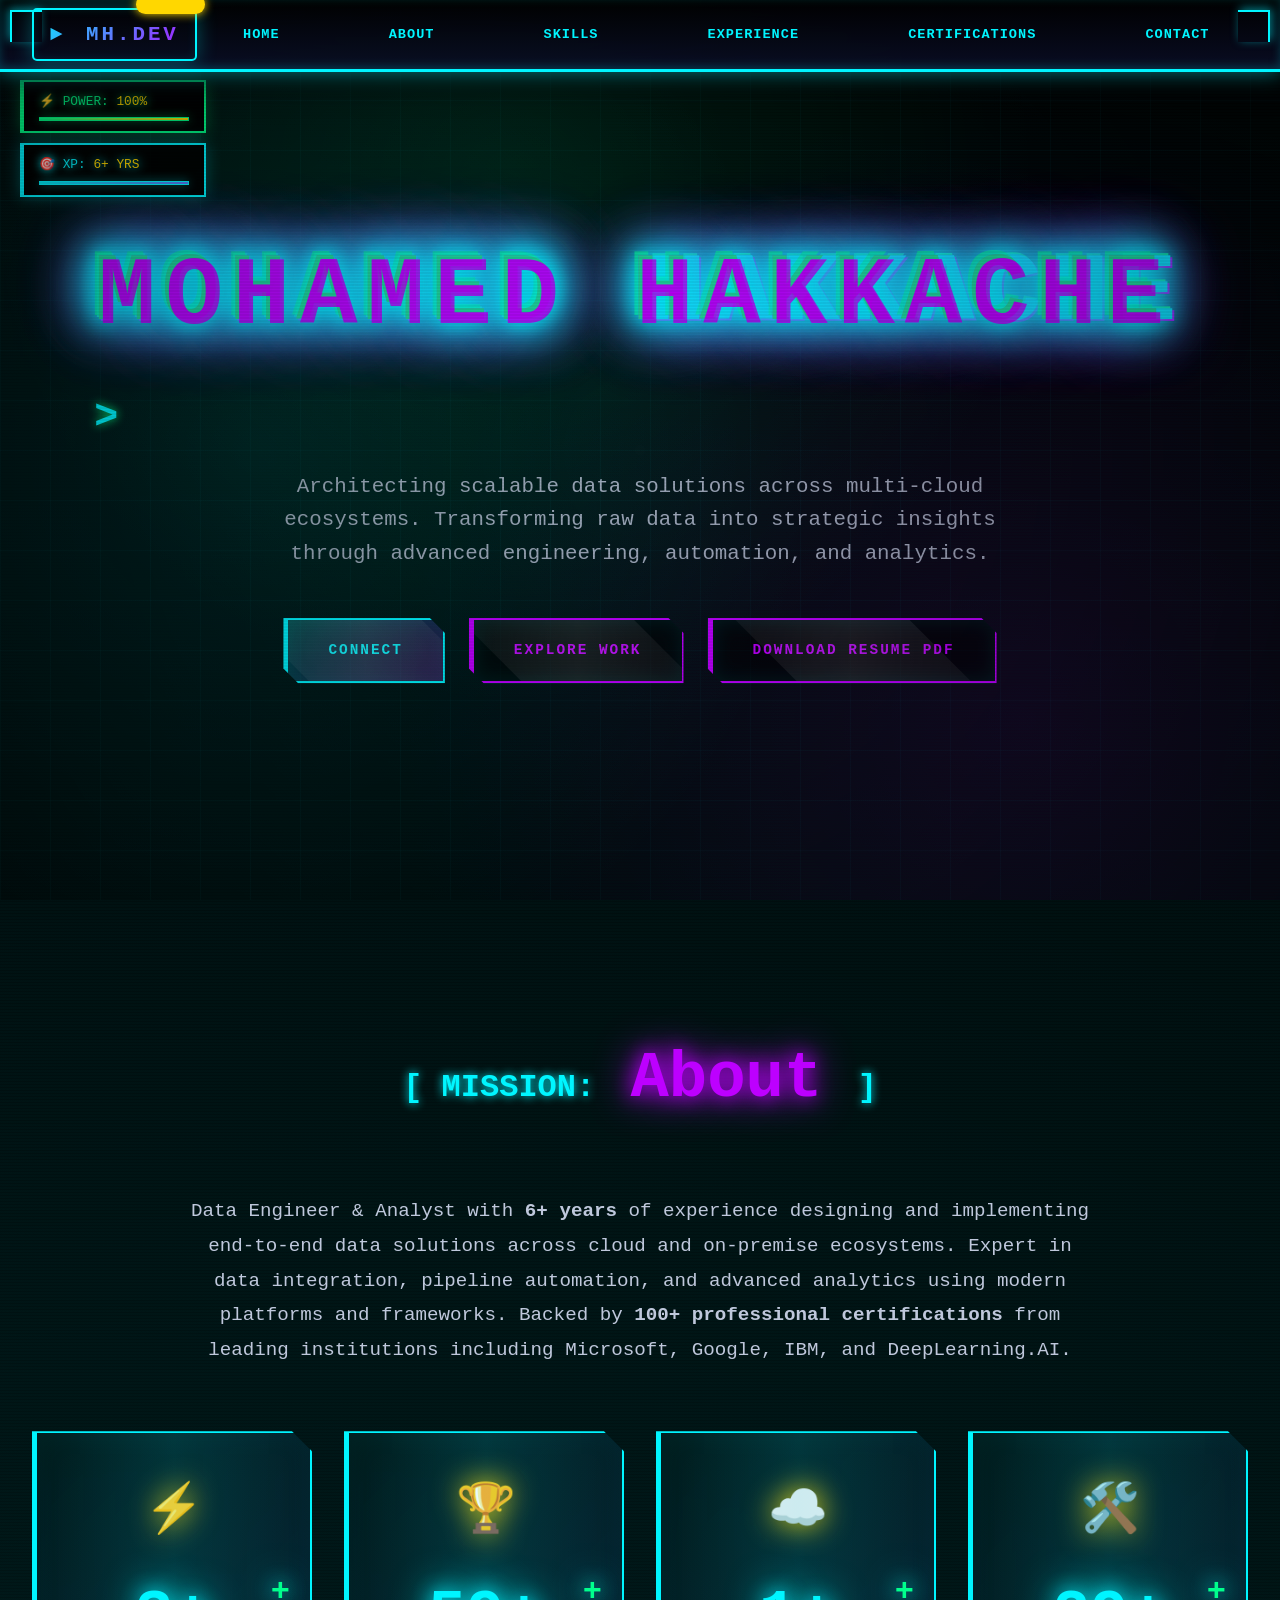
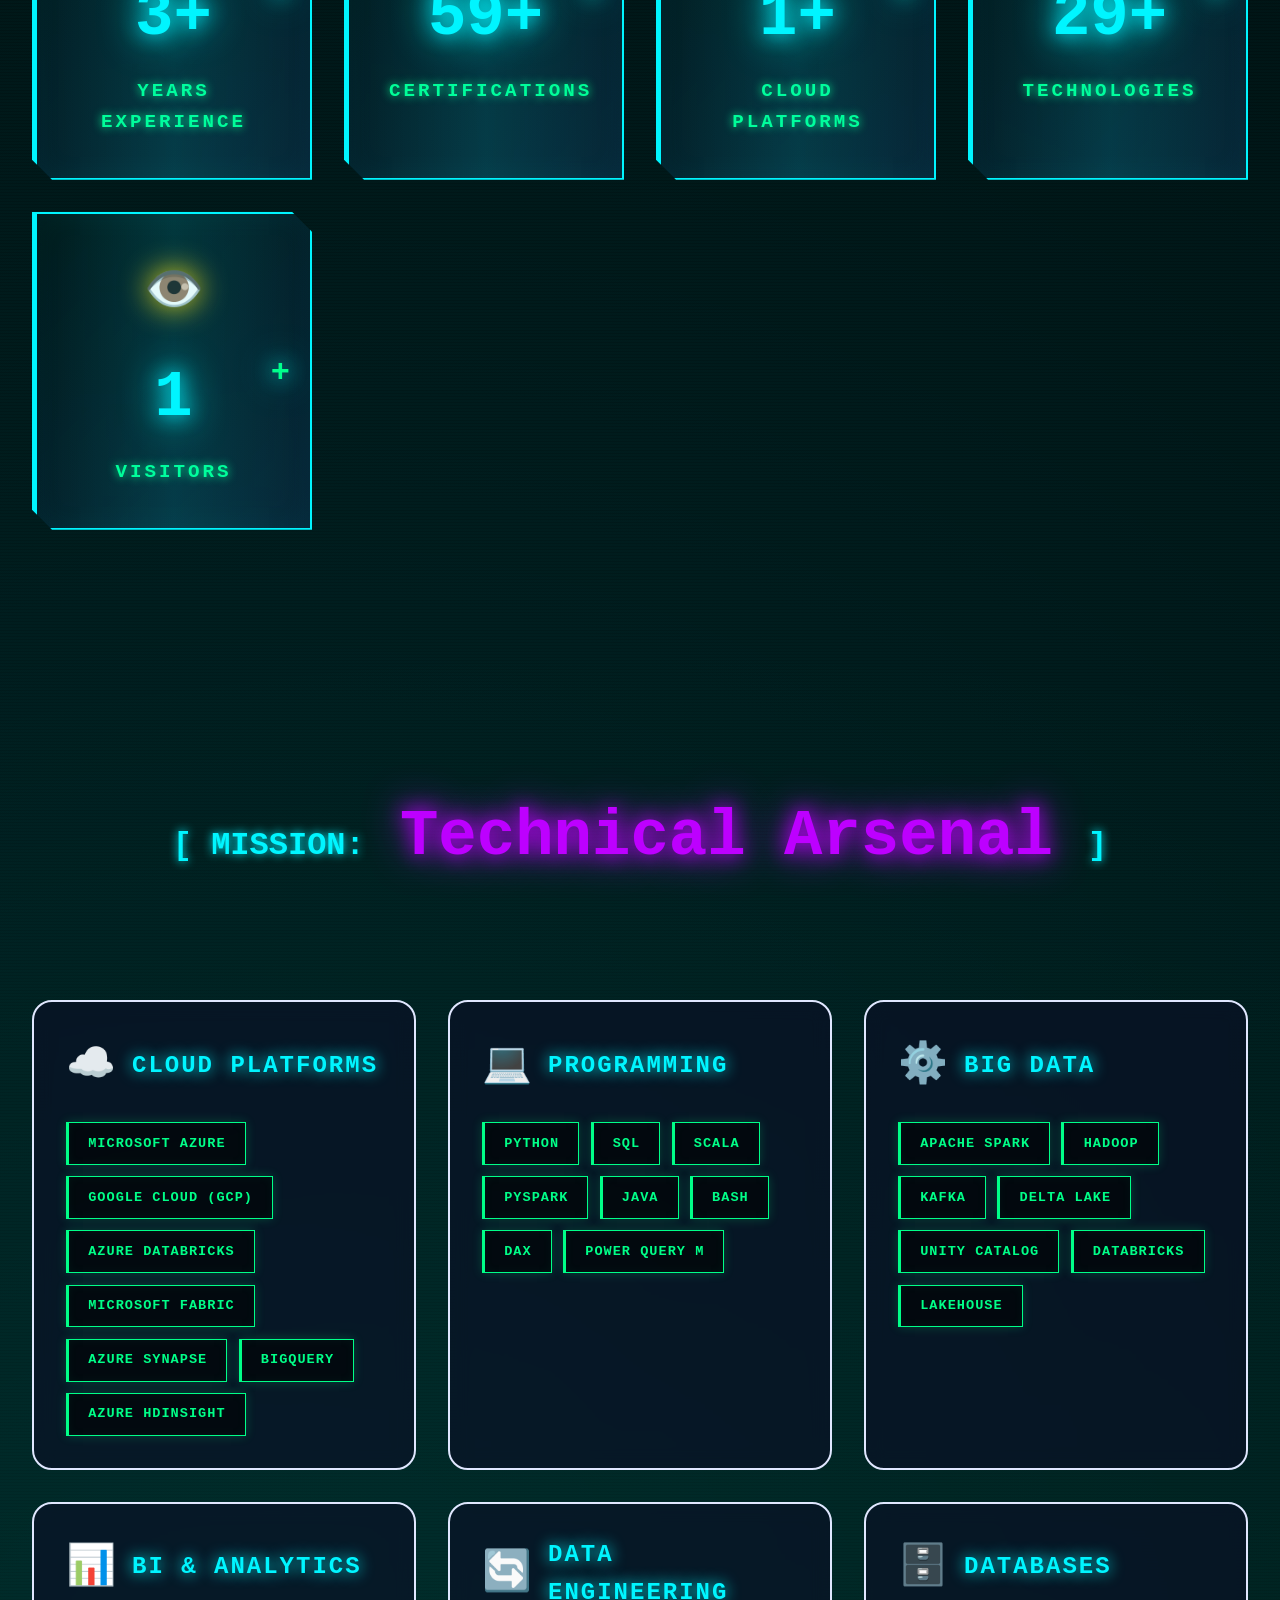
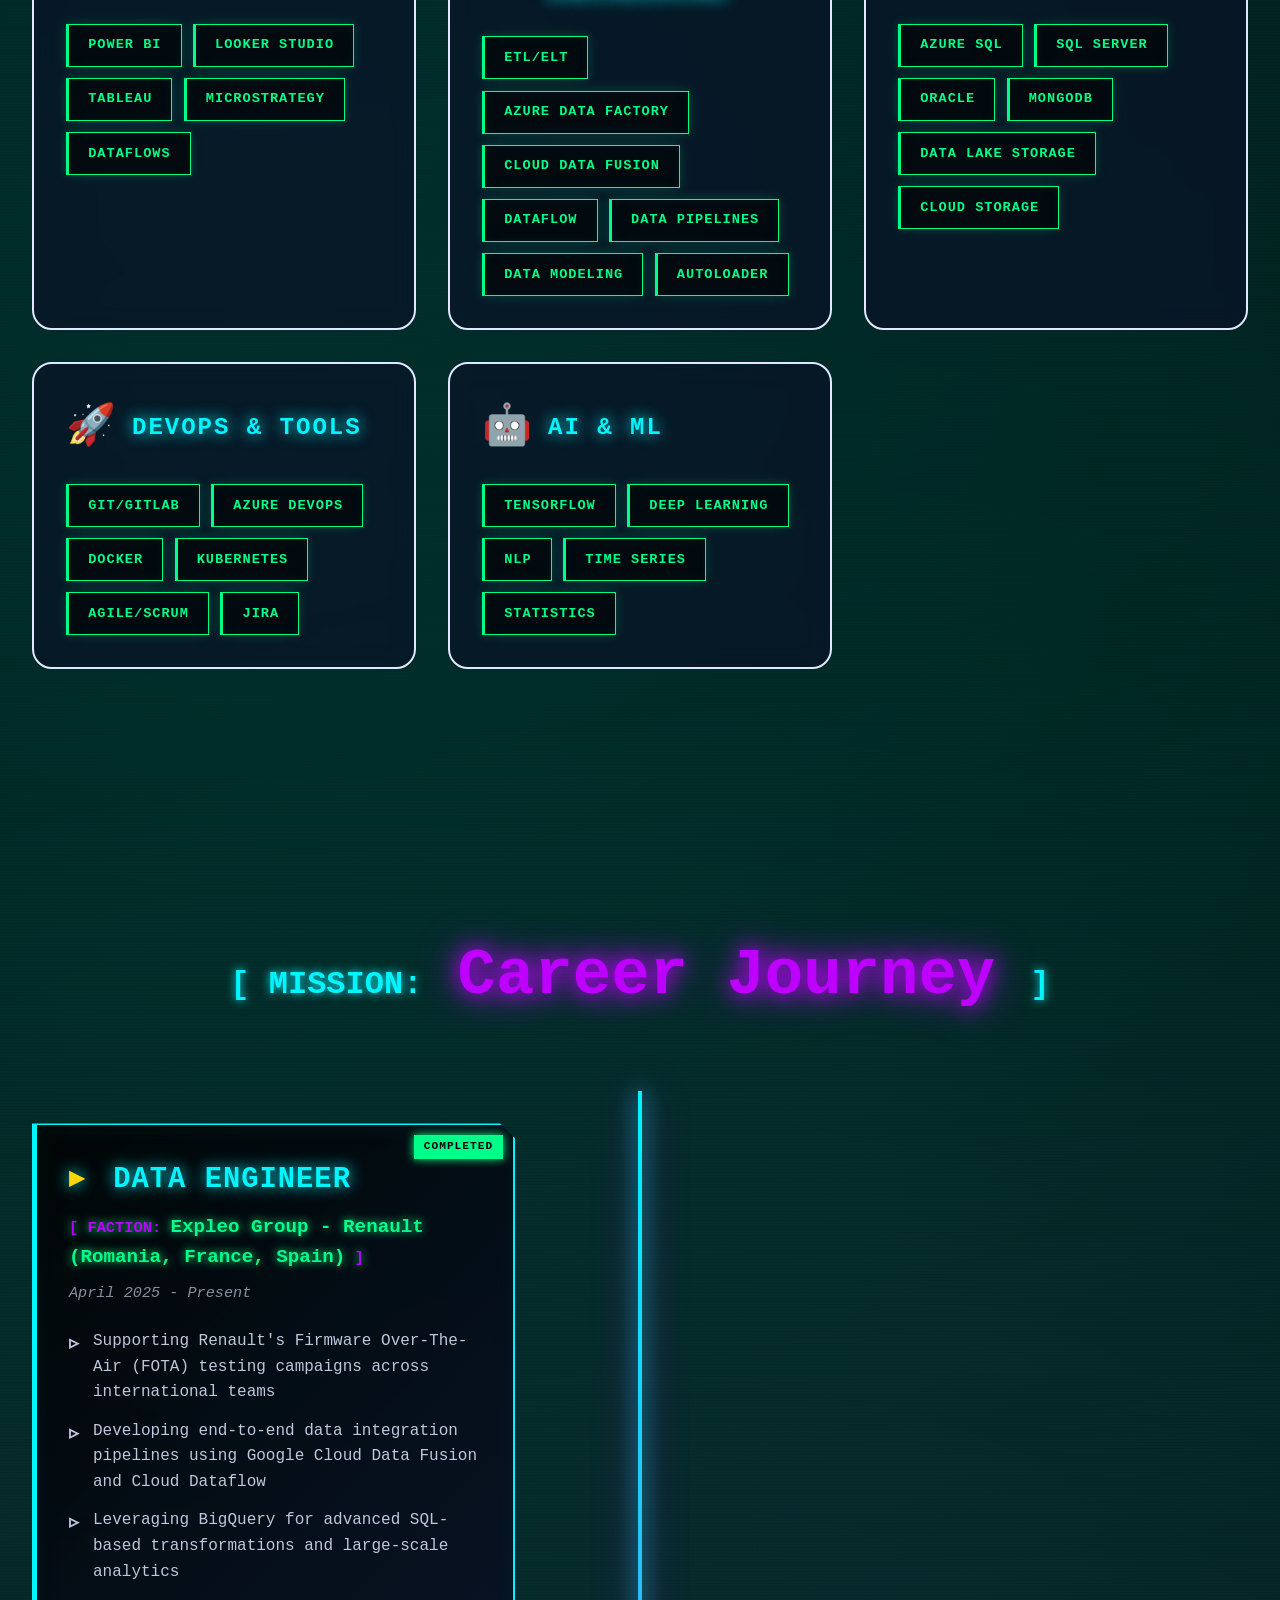
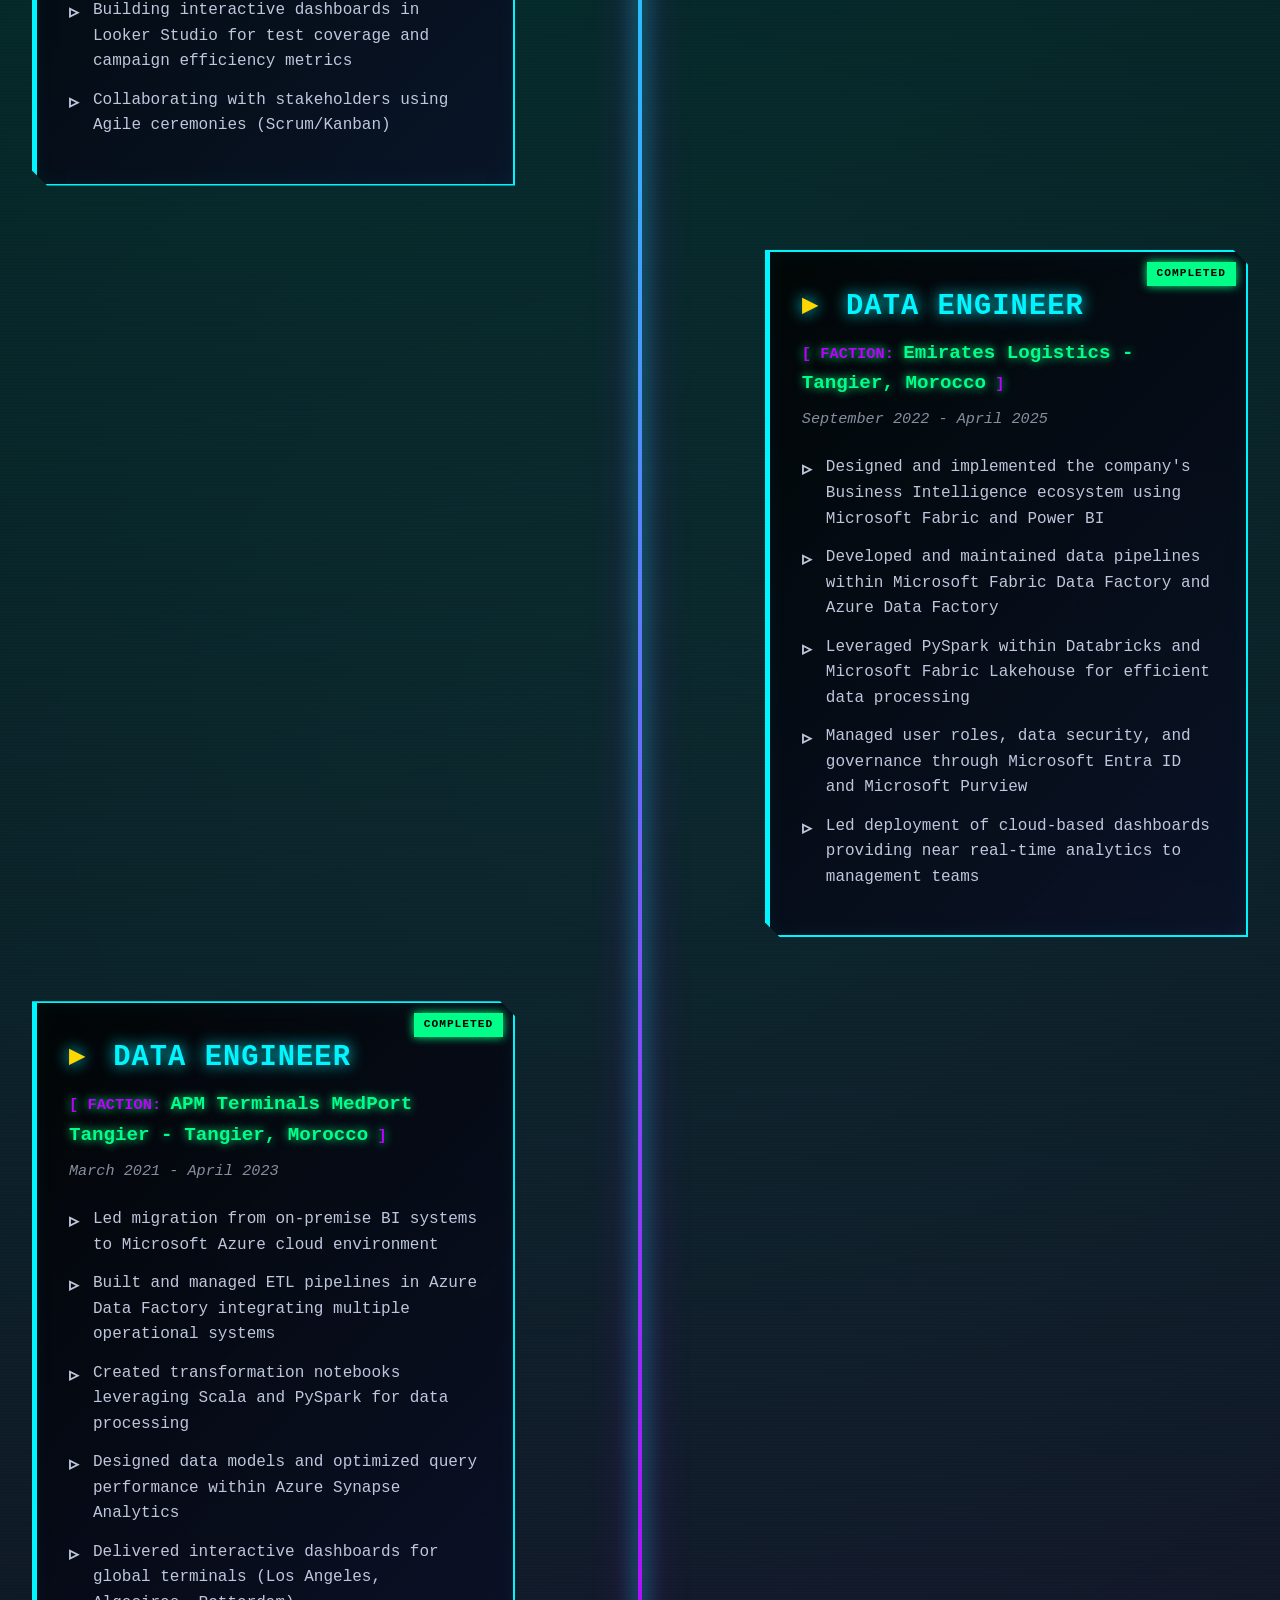
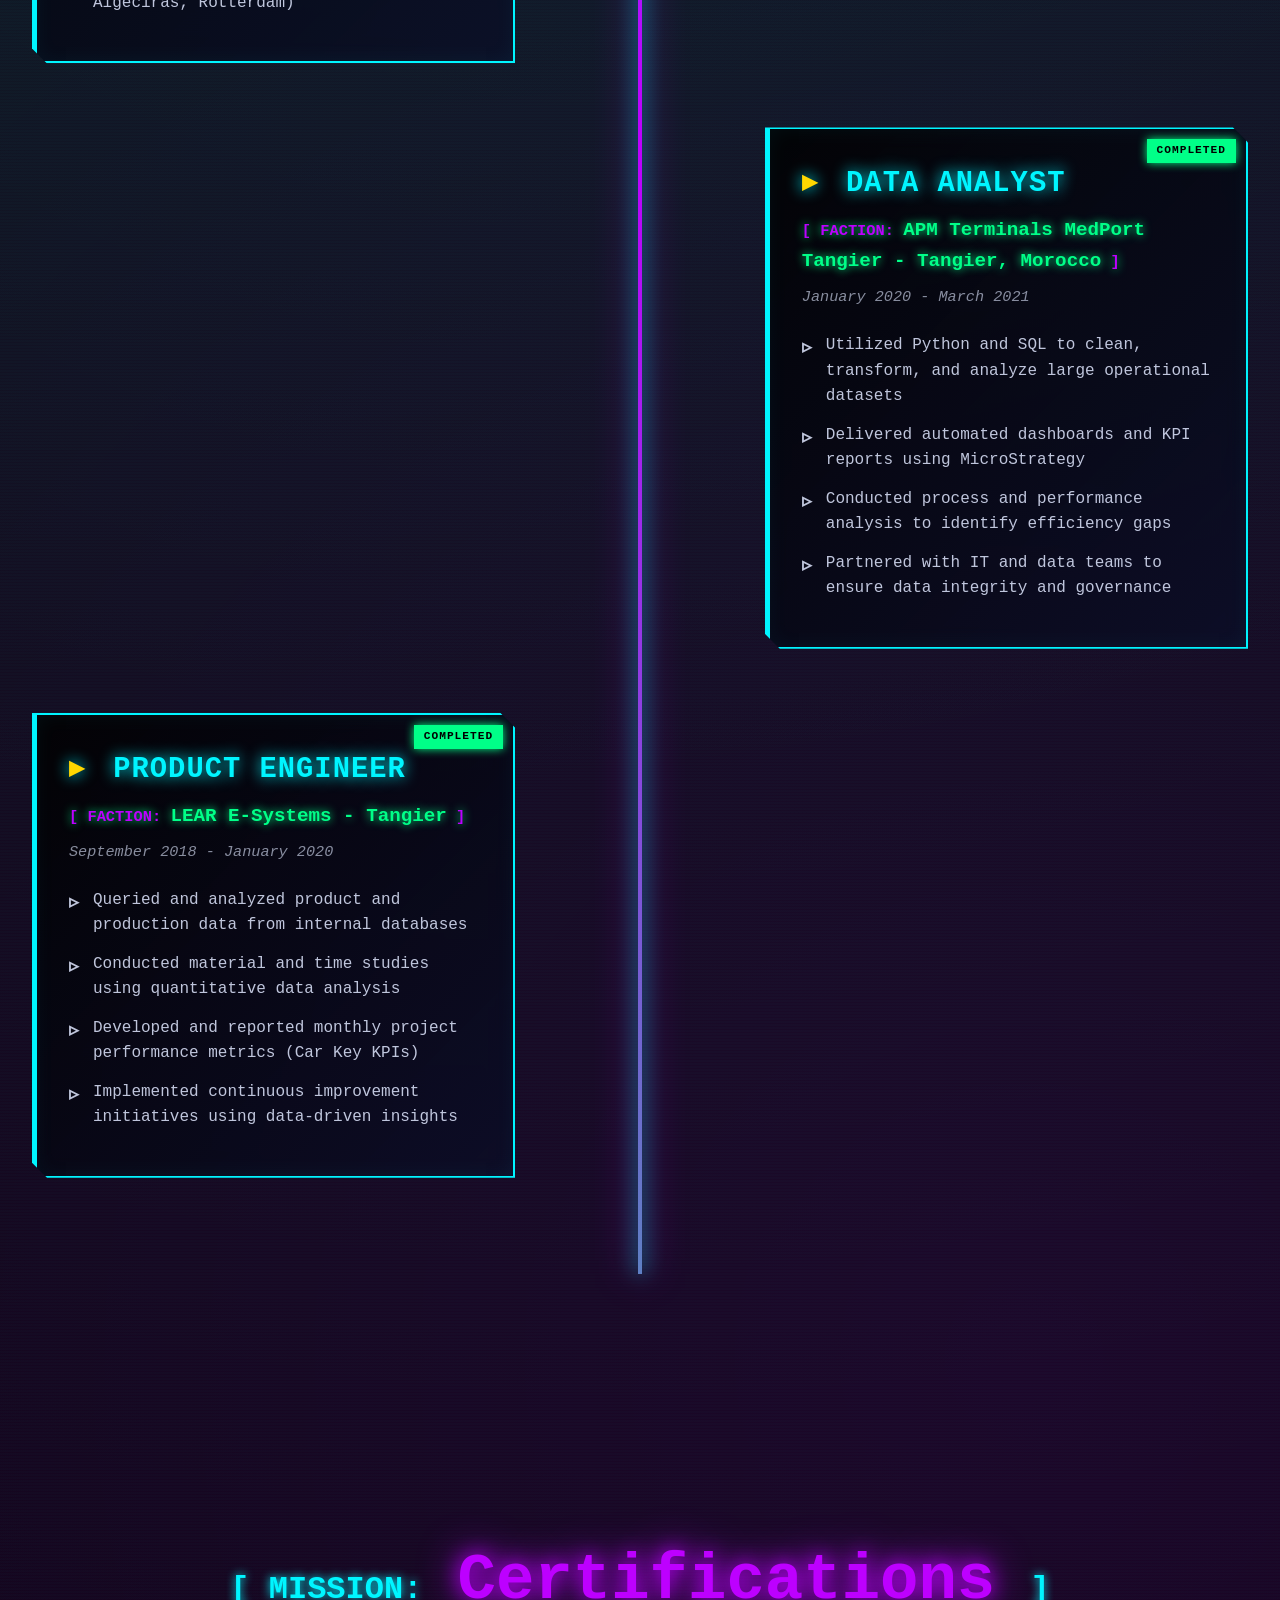
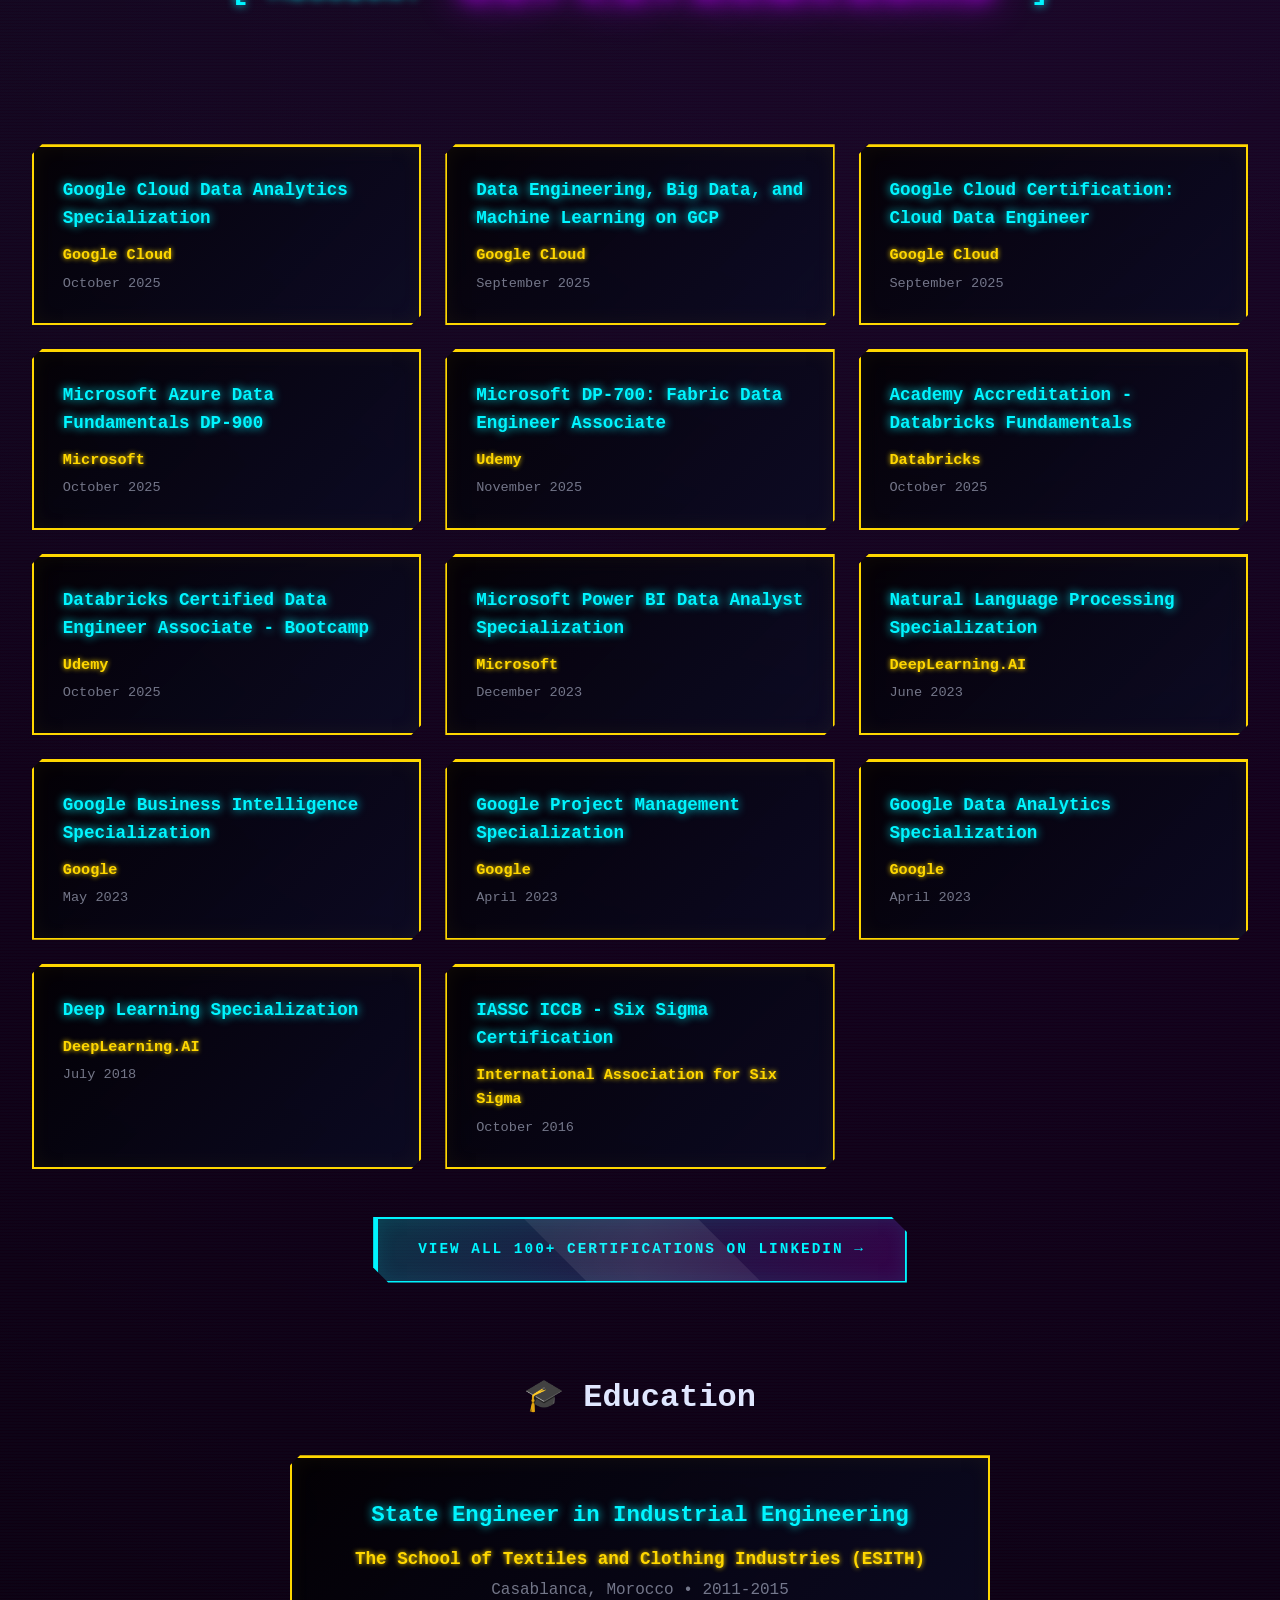
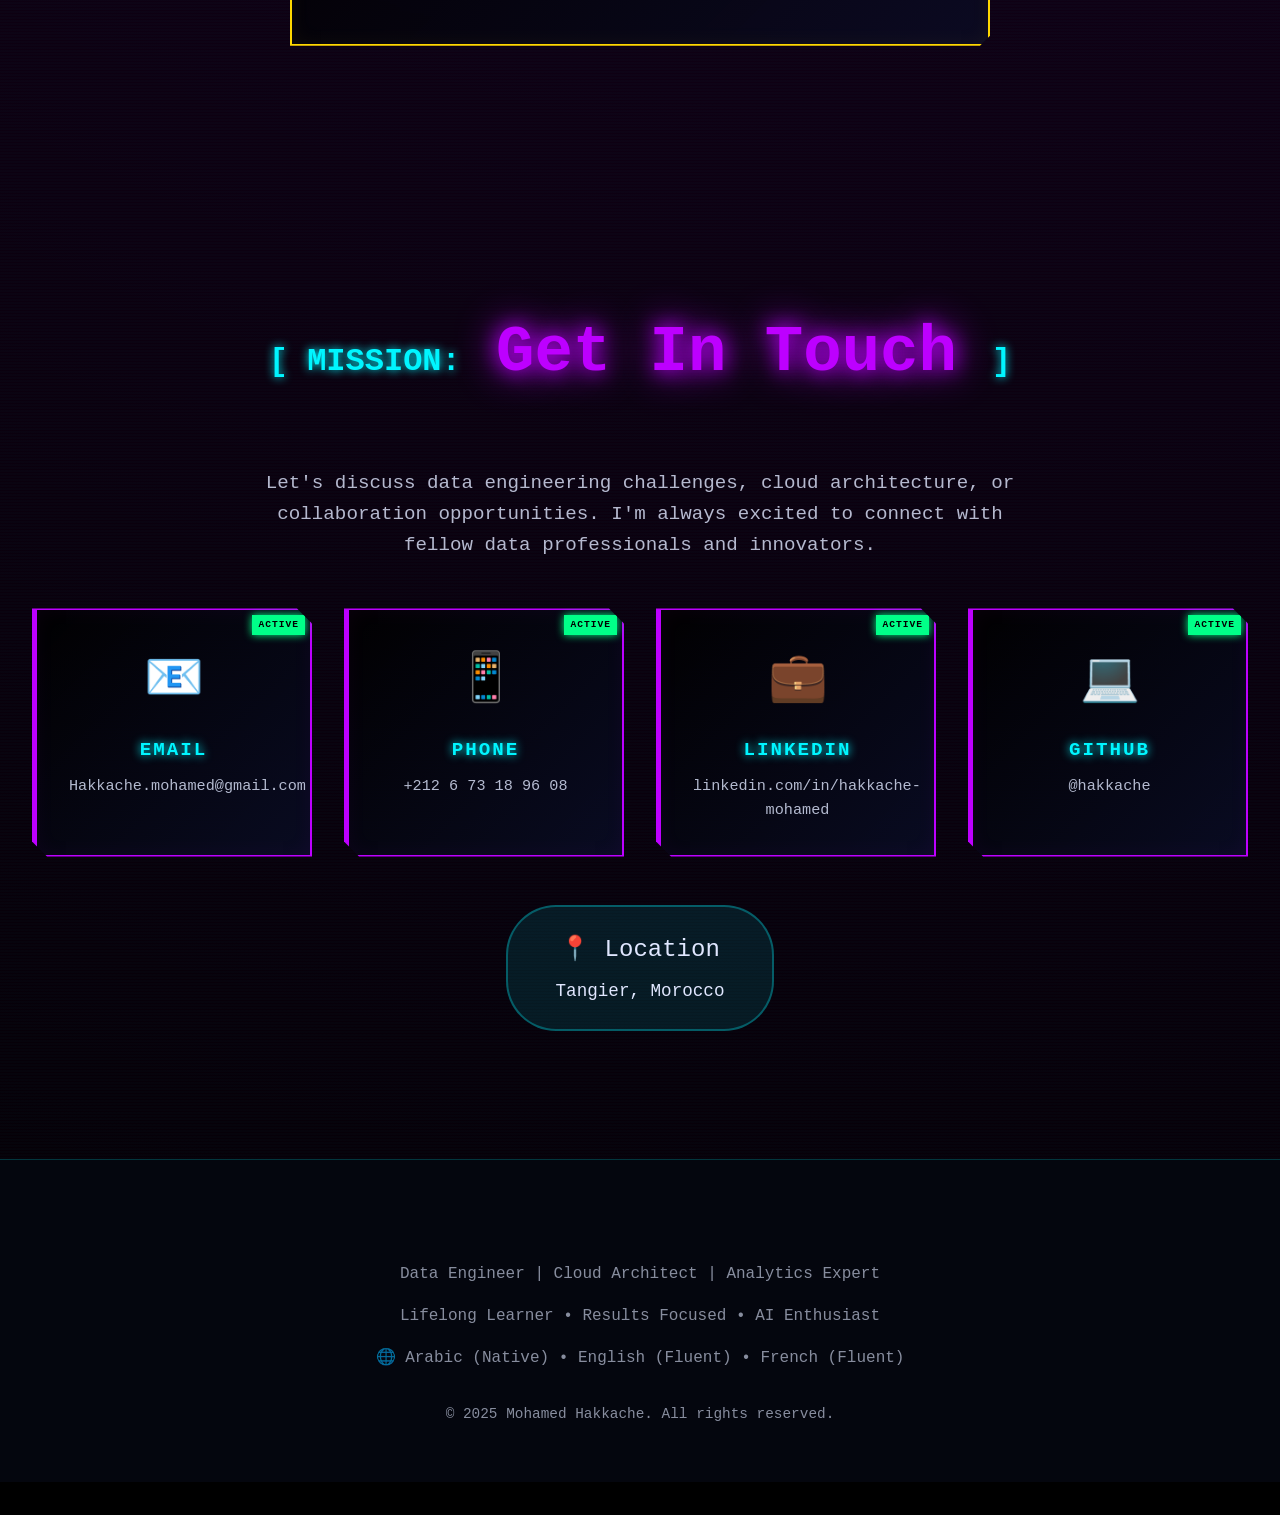
==== index.html @ a65d8723 "Update list item to reflect data team collaboration" ====
<!DOCTYPE html>
<html lang="en">
<head>
    <meta charset="UTF-8">
    <meta name="viewport" content="width=device-width, initial-scale=1.0">
    <meta name="description" content="Mohamed Hakkache - Senior Data Engineer with 6+ years experience in Azure, GCP, Databricks, and Microsoft Fabric. Expert in cloud data pipelines, big data analytics, and multi-cloud solutions. 100+ professional certifications.">
    <meta name="keywords" content="Data Engineer, Cloud Architect, Azure Data Engineer, GCP Data Engineer, Databricks, Microsoft Fabric, PySpark, Big Data, ETL, Data Analytics, Power BI, Machine Learning, Morocco, Tangier">
    <meta name="author" content="Mohamed Hakkache">
    <meta name="robots" content="index, follow">
    <meta name="language" content="English">
    <meta name="revisit-after" content="7 days">
    <meta name="theme-color" content="#00f5ff">
    
    <!-- Open Graph / Facebook -->
    <meta property="og:type" content="website">
    <meta property="og:url" content="https://hakkache.github.io/">
    <meta property="og:title" content="Mohamed Hakkache - Data Engineer & Data Architect">
    <meta property="og:description" content="Senior Data Engineer specializing in Azure, GCP, Databricks & Microsoft Fabric. 6+ years experience building scalable cloud data solutions. 100+ certifications.">
    <meta property="og:image" content="https://github.com/hakkache.png">
    <meta property="og:locale" content="en_US">
    <meta property="og:site_name" content="Mohamed Hakkache Portfolio">
    
    <!-- Twitter -->
    <meta name="twitter:card" content="summary_large_image">
    <meta name="twitter:url" content="https://hakkache.github.io/">
    <meta name="twitter:title" content="Mohamed Hakkache - Data Engineer & Cloud Architect">
    <meta name="twitter:description" content="Senior Data Engineer | Azure, GCP, Databricks Expert | 100+ Certifications | Building scalable cloud data solutions">
    <meta name="twitter:image" content="https://github.com/hakkache.png">
    
    <!-- Canonical URL -->
    <link rel="canonical" href="https://hakkache.github.io/">
    
    <!-- Favicon -->
    <link rel="icon" type="image/svg+xml" href="data:image/svg+xml,<svg xmlns='http://www.w3.org/2000/svg' viewBox='0 0 100 100'><text y='.9em' font-size='90'>💻</text></svg>">
    
    <title>Mohamed Hakkache - Data Engineer & Cloud Architect | Azure, GCP, Databricks Expert</title>
    
    <!-- JSON-LD Structured Data -->
    <script type="application/ld+json">
    {
      "@context": "https://schema.org",
      "@type": "Person",
      "name": "Mohamed Hakkache",
      "jobTitle": "Data Engineer & Cloud Architect",
      "description": "Senior Data Engineer with 6+ years experience specializing in Azure, Google Cloud Platform, Databricks, and Microsoft Fabric. Expert in building scalable data pipelines and cloud solutions.",
      "url": "https://hakkache.github.io/",
      "image": "https://github.com/hakkache.png",
      "email": "Hakkache.mohamed@gmail.com",
      "telephone": "+212673189608",
      "address": {
        "@type": "PostalAddress",
        "addressLocality": "Tangier",
        "addressCountry": "Morocco"
      },
      "sameAs": [
        "https://www.linkedin.com/in/hakkache-mohamed/",
        "https://github.com/hakkache"
      ],
      "alumniOf": {
        "@type": "EducationalOrganization",
        "name": "The School of Textiles and Clothing Industries (ESITH)",
        "location": "Casablanca, Morocco"
      },
      "knowsAbout": [
        "Data Engineering",
        "Cloud Architecture",
        "Microsoft Azure",
        "Google Cloud Platform",
        "Databricks",
        "Microsoft Fabric",
        "Apache Spark",
        "PySpark",
        "Python",
        "SQL",
        "ETL",
        "Big Data",
        "Machine Learning",
        "Power BI",
        "Data Analytics"
      ],
      "hasCredential": [
        {
          "@type": "EducationalOccupationalCredential",
          "credentialCategory": "certificate",
          "name": "Google Cloud Data Analytics Specialization",
          "educationalLevel": "Professional Certificate"
        },
        {
          "@type": "EducationalOccupationalCredential",
          "credentialCategory": "certificate",
          "name": "Microsoft Azure Data Fundamentals DP-900",
          "educationalLevel": "Professional Certificate"
        },
        {
          "@type": "EducationalOccupationalCredential",
          "credentialCategory": "certificate",
          "name": "Databricks Certified Data Engineer Associate",
          "educationalLevel": "Professional Certificate"
        }
      ]
    }
    </script>
    
    <style>
        * {
            margin: 0;
            padding: 0;
            box-sizing: border-box;
        }

        :root {
            --neon-cyan: #00f5ff;
            --neon-purple: #bd00ff;
            --neon-green: #00ff88;
            --neon-pink: #ff00ff;
            --neon-gold: #ffd700;
            --neon-red: #ff0055;
            --cyber-dark: #0a0e27;
            --cyber-darker: #05070f;
            --cyber-black: #000000;
            --hud-glow: #e0e7ff;
            --game-glass: rgba(10, 14, 39, 0.85);
            --game-border: rgba(0, 245, 255, 0.5);
            --health-bar: #00ff00;
            --energy-bar: #00f5ff;
            --xp-bar: #ffd700;
        }

        /* Game HUD Animations */
        @keyframes scanlines {
            0% { transform: translateY(0); }
            100% { transform: translateY(10px); }
        }

        @keyframes levelUp {
            0%, 100% { transform: scale(1); opacity: 1; }
            50% { transform: scale(1.5); opacity: 0.8; }
        }

        @keyframes powerUp {
            0% { transform: translateY(100%) scale(0) rotate(0deg); opacity: 0; }
            50% { opacity: 1; }
            100% { transform: translateY(-100%) scale(1.5) rotate(360deg); opacity: 0; }
        }

        @keyframes glitchGame {
            0%, 100% { clip-path: inset(0 0 0 0); }
            20% { clip-path: inset(10% 0 85% 0); transform: translateX(5px); }
            40% { clip-path: inset(80% 0 15% 0); transform: translateX(-5px); }
            60% { clip-path: inset(40% 0 40% 0); transform: translateX(3px); }
            80% { clip-path: inset(5% 0 90% 0); transform: translateX(-3px); }
        }

        @keyframes hexagonSpin {
            0% { transform: rotate(0deg); }
            100% { transform: rotate(360deg); }
        }

        @keyframes digitalRain {
            0% { transform: translateY(-100%); }
            100% { transform: translateY(100vh); }
        }

        @keyframes float {
            0%, 100% { transform: translateY(0px); }
            50% { transform: translateY(-20px); }
        }

        @keyframes rotate3d {
            0% { transform: rotateY(0deg); }
            100% { transform: rotateY(360deg); }
        }

        @keyframes holographic {
            0% { background-position: 0% 50%; }
            50% { background-position: 100% 50%; }
            100% { background-position: 0% 50%; }
        }

        @keyframes neonPulse {
            0%, 100% {
                box-shadow: 0 0 5px var(--primary),
                            0 0 10px var(--primary),
                            0 0 20px var(--primary),
                            0 0 40px var(--primary);
            }
            50% {
                box-shadow: 0 0 10px var(--primary),
                            0 0 20px var(--primary),
                            0 0 40px var(--primary),
                            0 0 80px var(--primary),
                            0 0 120px var(--primary);
            }
        }

        @keyframes shimmer {
            0% { background-position: -1000px 0; }
            100% { background-position: 1000px 0; }
        }

        @keyframes gradientShift {
            0% { background-position: 0% 50%; }
            50% { background-position: 100% 50%; }
            100% { background-position: 0% 50%; }
        }

        body {
            font-family: 'Orbitron', 'Rajdhani', 'Inter', monospace;
            background: #000000;
            background-image: 
                repeating-linear-gradient(0deg, rgba(0, 245, 255, 0.03) 0px, transparent 1px, transparent 2px, rgba(0, 245, 255, 0.03) 3px),
                radial-gradient(circle at 20% 30%, rgba(0, 245, 255, 0.15) 0%, transparent 50%),
                radial-gradient(circle at 80% 70%, rgba(189, 0, 255, 0.15) 0%, transparent 50%),
                radial-gradient(circle at 50% 50%, rgba(0, 255, 136, 0.1) 0%, transparent 60%);
            color: var(--hud-glow);
            overflow-x: hidden;
            line-height: 1.6;
            position: relative;
        }

        /* Cyberpunk Scanlines Effect */
        body::before {
            content: '';
            position: fixed;
            top: 0;
            left: 0;
            width: 100%;
            height: 100%;
            background: repeating-linear-gradient(
                0deg,
                rgba(0, 0, 0, 0.1) 0px,
                transparent 1px,
                transparent 2px,
                rgba(0, 0, 0, 0.1) 3px
            );
            pointer-events: none;
            z-index: 9998;
            animation: scanlines 10s linear infinite;
        }

        /* Game HUD Overlay */
        body::after {
            content: '';
            position: fixed;
            top: 0;
            left: 0;
            width: 100%;
            height: 100%;
            background: radial-gradient(circle at center, transparent 0%, rgba(0, 0, 0, 0.3) 100%);
            pointer-events: none;
            z-index: 9997;
        }

        /* Custom Scrollbar */
        ::-webkit-scrollbar {
            width: 12px;
        }

        ::-webkit-scrollbar-track {
            background: var(--darker);
        }

        ::-webkit-scrollbar-thumb {
            background: linear-gradient(180deg, var(--primary), var(--secondary));
            border-radius: 10px;
            border: 2px solid var(--darker);
        }

        ::-webkit-scrollbar-thumb:hover {
            background: linear-gradient(180deg, var(--secondary), var(--accent));
        }

        /* Animated Grid Background with Particles */
        .grid-background {
            position: fixed;
            top: 0;
            left: 0;
            width: 100%;
            height: 100%;
            background-image: 
                radial-gradient(circle at 20% 50%, rgba(0, 245, 255, 0.1) 0%, transparent 50%),
                radial-gradient(circle at 80% 80%, rgba(189, 0, 255, 0.1) 0%, transparent 50%),
                radial-gradient(circle at 40% 20%, rgba(0, 255, 136, 0.1) 0%, transparent 50%),
                linear-gradient(rgba(0, 245, 255, 0.03) 1px, transparent 1px),
                linear-gradient(90deg, rgba(0, 245, 255, 0.03) 1px, transparent 1px);
            background-size: 100% 100%, 100% 100%, 100% 100%, 50px 50px, 50px 50px;
            animation: gridMove 20s linear infinite, gradientShift 15s ease infinite;
            pointer-events: none;
            z-index: 1;
        }

        @keyframes gridMove {
            0% { transform: translate(0, 0); }
            100% { transform: translate(50px, 50px); }
        }

        /* Floating Particles */
        .particle {
            position: fixed;
            border-radius: 50%;
            pointer-events: none;
            z-index: 1;
            animation: floatParticle 20s infinite;
            opacity: 0.6;
        }

        @keyframes floatParticle {
            0%, 100% {
                transform: translate(0, 0) scale(1);
                opacity: 0;
            }
            10% {
                opacity: 0.6;
            }
            90% {
                opacity: 0.6;
            }
            100% {
                transform: translate(var(--tx), var(--ty)) scale(0);
                opacity: 0;
            }
        }

        /* Canvas for Data Visualization */
        #dataCanvas {
            position: fixed;
            top: 0;
            left: 0;
            width: 100%;
            height: 100%;
            pointer-events: none;
            z-index: 1;
            opacity: 0.6;
        }

        /* Navigation */
        nav {
            position: fixed;
            top: 0;
            width: 100%;
            background: linear-gradient(180deg, rgba(0, 0, 0, 0.95) 0%, rgba(10, 14, 39, 0.9) 100%);
            backdrop-filter: blur(20px) saturate(180%);
            -webkit-backdrop-filter: blur(20px) saturate(180%);
            padding: 0.5rem 2rem;
            z-index: 9999;
            border-bottom: 3px solid var(--neon-cyan);
            box-shadow: 0 0 20px rgba(0, 245, 255, 0.5),
                        0 8px 32px rgba(0, 0, 0, 0.8),
                        inset 0 -2px 10px rgba(0, 245, 255, 0.2);
            transition: all 0.3s ease;
            font-family: 'Orbitron', monospace;
        }

        nav.scrolled {
            background: linear-gradient(180deg, rgba(0, 0, 0, 0.98) 0%, rgba(10, 14, 39, 0.95) 100%);
            box-shadow: 0 0 30px rgba(0, 245, 255, 0.7),
                        0 8px 32px rgba(0, 245, 255, 0.3);
        }

        /* HUD Corner Decorations */
        nav::before,
        nav::after {
            content: '';
            position: absolute;
            width: 30px;
            height: 30px;
            border: 2px solid var(--neon-cyan);
        }

        nav::before {
            top: 10px;
            left: 10px;
            border-right: none;
            border-bottom: none;
            box-shadow: -2px -2px 10px rgba(0, 245, 255, 0.5);
        }

        nav::after {
            top: 10px;
            right: 10px;
            border-left: none;
            border-bottom: none;
            box-shadow: 2px -2px 10px rgba(0, 245, 255, 0.5);
        }

        .nav-container {
            max-width: 1400px;
            margin: 0 auto;
            display: flex;
            justify-content: space-between;
            align-items: center;
        }

        .logo {
            font-size: 1.3rem;
            font-weight: 800;
            background: linear-gradient(135deg, var(--neon-cyan), var(--neon-purple));
            -webkit-background-clip: text;
            background-clip: text;
            -webkit-text-fill-color: transparent;
            letter-spacing: 3px;
            text-transform: uppercase;
            position: relative;
            padding: 0.5rem 1rem;
            border: 2px solid var(--neon-cyan);
            border-radius: 5px;
            box-shadow: 0 0 20px rgba(0, 245, 255, 0.3),
                        inset 0 0 10px rgba(0, 245, 255, 0.1);
            animation: neonPulse 3s ease-in-out infinite;
        }

        .logo::before {
            content: '► ';
            color: var(--neon-green);
            margin-right: 5px;
            animation: blink 1s infinite;
        }

        .logo::after {
            content: ' LVL 99';
            position: absolute;
            top: -15px;
            right: -10px;
            font-size: 0.6rem;
            background: var(--neon-gold);
            color: #000;
            padding: 2px 8px;
            border-radius: 10px;
            font-weight: 900;
            box-shadow: 0 0 10px var(--neon-gold);
        }

        nav ul {
            display: flex;
            gap: 2rem;
            list-style: none;
        }

        nav a {
            color: var(--neon-cyan);
            text-decoration: none;
            font-weight: 700;
            transition: all 0.3s;
            position: relative;
            padding: 0.7rem 1.2rem;
            text-transform: uppercase;
            font-size: 0.85rem;
            letter-spacing: 1px;
            border: 1px solid transparent;
        }

        nav a::before {
            content: '[ ';
            color: var(--neon-purple);
            opacity: 0;
            transition: opacity 0.3s;
        }

        nav a::after {
            content: ' ]';
            color: var(--neon-purple);
            opacity: 0;
            transition: opacity 0.3s;
        }

        nav a:hover::before,
        nav a:hover::after {
            opacity: 1;
        }

        nav a:hover {
            color: var(--neon-gold);
            text-shadow: 0 0 10px var(--neon-gold);
            background: rgba(0, 245, 255, 0.1);
            border: 1px solid var(--neon-cyan);
            border-radius: 3px;
            box-shadow: 0 0 15px rgba(0, 245, 255, 0.3);
        }

        nav a.active {
            color: var(--neon-green);
            background: rgba(0, 255, 136, 0.1);
            border: 1px solid var(--neon-green);
            box-shadow: 0 0 20px rgba(0, 255, 136, 0.4);
        }

        /* Hero Section */
        .hero {
            min-height: 100vh;
            display: flex;
            align-items: center;
            justify-content: center;
            position: relative;
            z-index: 2;
            padding: 2rem;
        }

        .hero-content {
            max-width: 1200px;
            text-align: center;
        }

        .glitch {
            font-size: clamp(3rem, 8vw, 6rem);
            font-weight: 900;
            text-transform: uppercase;
            position: relative;
            margin-bottom: 1rem;
            color: var(--neon-cyan);
            letter-spacing: 0.1em;
            transform-style: preserve-3d;
            animation: glitchGame 0.5s infinite alternate-reverse;
            text-shadow: 
                2px 2px 0 var(--neon-purple),
                -2px -2px 0 var(--neon-green),
                0 0 20px var(--neon-cyan),
                0 0 40px var(--neon-cyan),
                0 0 60px var(--neon-cyan),
                0 0 80px var(--neon-purple);
            font-family: 'Orbitron', monospace;
        }

        .glitch::before {
            content: attr(data-text);
            position: absolute;
            left: -2px;
            top: -2px;
            background: linear-gradient(135deg, var(--primary), transparent);
            -webkit-background-clip: text;
            background-clip: text;
            -webkit-text-fill-color: transparent;
            opacity: 0.8;
            animation: glitchAnim 3s infinite;
        }

        .glitch::after {
            content: attr(data-text);
            position: absolute;
            left: 2px;
            top: 2px;
            background: linear-gradient(135deg, var(--secondary), transparent);
            -webkit-background-clip: text;
            background-clip: text;
            -webkit-text-fill-color: transparent;
            opacity: 0.8;
            animation: glitchAnim 2s infinite reverse;
        }

        @keyframes glitchAnim {
            0%, 90%, 100% {
                transform: translate(0);
            }
            20% {
                transform: translate(-2px, 2px);
            }
            40% {
                transform: translate(-2px, -2px);
            }
            60% {
                transform: translate(2px, 2px);
            }
            80% {
                transform: translate(2px, -2px);
            }
        }

        @keyframes glow {
            from { filter: drop-shadow(0 0 20px rgba(0, 245, 255, 0.5)) drop-shadow(0 0 40px rgba(189, 0, 255, 0.3)); }
            to { filter: drop-shadow(0 0 40px rgba(189, 0, 255, 0.8)) drop-shadow(0 0 60px rgba(0, 255, 136, 0.5)); }
        }

        .typing-text {
            font-size: clamp(1.5rem, 4vw, 2.5rem);
            color: var(--neon-green);
            margin-bottom: 1.5rem;
            font-weight: 600;
            min-height: 60px;
            font-family: 'Courier New', monospace;
            text-shadow: 0 0 10px var(--neon-green);
            position: relative;
            padding-left: 30px;
        }

        .typing-text::before {
            content: '>';
            position: absolute;
            left: 0;
            color: var(--neon-cyan);
            animation: blink 0.7s infinite;
        }

        .cursor {
            display: inline-block;
            width: 12px;
            height: 30px;
            background: var(--neon-green);
            animation: blink 0.7s infinite;
            box-shadow: 0 0 10px var(--neon-green);
            margin-left: 3px;
        }

        @keyframes blink {
            0%, 50% { opacity: 1; }
            51%, 100% { opacity: 0; }
        }

        .hero-description {
            font-size: clamp(1rem, 2vw, 1.3rem);
            color: rgba(224, 231, 255, 0.7);
            margin-bottom: 3rem;
            max-width: 800px;
            margin-left: auto;
            margin-right: auto;
        }

        .cta-buttons {
            display: flex;
            gap: 1.5rem;
            justify-content: center;
            flex-wrap: wrap;
        }

        .btn {
            padding: 1.2rem 2.5rem;
            background: linear-gradient(135deg, rgba(0, 245, 255, 0.2), rgba(189, 0, 255, 0.2));
            color: var(--neon-cyan);
            text-decoration: none;
            border-radius: 0;
            font-weight: 700;
            transition: all 0.4s cubic-bezier(0.4, 0, 0.2, 1);
            border: 2px solid var(--neon-cyan);
            border-left: 5px solid var(--neon-cyan);
            position: relative;
            overflow: hidden;
            text-transform: uppercase;
            letter-spacing: 2px;
            font-size: 0.9rem;
            transform-style: preserve-3d;
            cursor: pointer;
            font-family: 'Orbitron', monospace;
            clip-path: polygon(0 0, calc(100% - 15px) 0, 100% 15px, 100% 100%, 15px 100%, 0 calc(100% - 15px));
            box-shadow: 0 0 20px rgba(0, 245, 255, 0.3),
                        inset 0 0 20px rgba(0, 245, 255, 0.1);
        }

        .btn::before {
            content: '▸ ';
            color: var(--neon-green);
            margin-right: 10px;
            animation: blink 1.5s infinite;
        }

        .btn::before {
            content: '';
            position: absolute;
            top: 50%;
            left: 50%;
            width: 0;
            height: 0;
            border-radius: 50%;
            background: rgba(255, 255, 255, 0.3);
            transform: translate(-50%, -50%);
            transition: width 0.6s, height 0.6s;
        }

        .btn::after {
            content: '';
            position: absolute;
            top: -50%;
            left: -50%;
            width: 200%;
            height: 200%;
            background: linear-gradient(45deg, transparent, rgba(255, 255, 255, 0.1), transparent);
            transform: rotate(45deg);
            animation: shimmer 3s infinite;
        }

        .btn:hover::before {
            width: 300px;
            height: 300px;
        }

        .btn:hover {
            transform: translateY(-3px) scale(1.05);
            background: linear-gradient(135deg, rgba(0, 245, 255, 0.4), rgba(189, 0, 255, 0.4));
            color: #fff;
            border-color: var(--neon-gold);
            border-left-color: var(--neon-gold);
            box-shadow: 0 0 40px rgba(0, 245, 255, 0.8),
                        0 0 60px rgba(189, 0, 255, 0.5),
                        inset 0 0 30px rgba(0, 245, 255, 0.2);
            animation: neonPulse 1s infinite;
        }

        .btn:active {
            transform: translateY(0) scale(0.98);
        }

        .btn-outline {
            background: rgba(0, 0, 0, 0.5);
            border: 2px solid var(--neon-purple);
            border-left: 5px solid var(--neon-purple);
            color: var(--neon-purple);
        }

        .btn-outline:hover {
            background: linear-gradient(135deg, rgba(189, 0, 255, 0.3), rgba(255, 0, 255, 0.3));
            border-color: var(--neon-pink);
            border-left-color: var(--neon-pink);
            color: #fff;
            box-shadow: 0 0 40px rgba(189, 0, 255, 0.8),
                        inset 0 0 30px rgba(189, 0, 255, 0.2);
        }

        /* Section Styling */
        section {
            padding: 8rem 2rem;
            position: relative;
            z-index: 2;
        }

        .container {
            max-width: 1400px;
            margin: 0 auto;
        }

        .section-title {
            font-size: clamp(2.5rem, 5vw, 4rem);
            text-align: center;
            margin-bottom: 4rem;
            position: relative;
            display: inline-block;
            left: 50%;
            transform: translateX(-50%);
            font-family: 'Orbitron', monospace;
        }

        .section-title::before {
            content: '[ MISSION: ';
            color: var(--neon-cyan);
            margin-right: 1rem;
            font-weight: 700;
            font-size: 0.5em;
            text-shadow: 0 0 10px var(--neon-cyan);
        }

        .section-title::after {
            content: ' ]';
            color: var(--neon-cyan);
            margin-left: 1rem;
            font-weight: 700;
            font-size: 0.5em;
            text-shadow: 0 0 10px var(--neon-cyan);
        }

        .section-title span {
            color: var(--neon-purple);
            text-shadow: 0 0 20px var(--neon-purple),
                        0 0 40px var(--neon-purple);
            animation: neonPulse 3s ease-in-out infinite;
        }

        /* Stats Dashboard */
        .stats-grid {
            display: grid;
            grid-template-columns: repeat(auto-fit, minmax(250px, 1fr));
            gap: 2rem;
            margin-top: 4rem;
        }

        .stat-card {
            background: linear-gradient(135deg, rgba(0, 0, 0, 0.8), rgba(10, 14, 39, 0.7));
            backdrop-filter: blur(10px) saturate(180%);
            -webkit-backdrop-filter: blur(10px) saturate(180%);
            border: 2px solid var(--neon-cyan);
            border-left: 5px solid var(--neon-cyan);
            border-radius: 0;
            padding: 2.5rem;
            text-align: center;
            position: relative;
            overflow: hidden;
            transition: all 0.5s cubic-bezier(0.4, 0, 0.2, 1);
            cursor: pointer;
            transform-style: preserve-3d;
            perspective: 1000px;
            clip-path: polygon(0 0, calc(100% - 20px) 0, 100% 20px, 100% 100%, 20px 100%, 0 calc(100% - 20px));
            box-shadow: 0 0 30px rgba(0, 245, 255, 0.3),
                        inset 0 0 30px rgba(0, 245, 255, 0.05);
        }

        .stat-card::after {
            content: '';
            position: absolute;
            top: 0;
            left: 0;
            width: 100%;
            height: 3px;
            background: linear-gradient(90deg, 
                var(--neon-cyan) 0%, 
                var(--neon-purple) 50%, 
                var(--neon-green) 100%);
            box-shadow: 0 0 10px var(--neon-cyan);
            animation: gradientShift 3s ease infinite;
            background-size: 200% 100%;
        }

        .stat-card::before {
            content: '';
            position: absolute;
            top: -50%;
            left: -50%;
            width: 200%;
            height: 200%;
            background: linear-gradient(45deg, transparent, rgba(0, 245, 255, 0.1), transparent);
            transform: rotate(45deg);
            transition: all 0.6s;
        }

        .stat-card:hover::before {
            left: 100%;
        }

        .stat-card:hover {
            transform: translateY(-15px) rotateX(5deg) rotateY(5deg) scale(1.05);
            border-color: var(--primary);
            box-shadow: 0 25px 80px rgba(0, 245, 255, 0.4),
                        0 0 50px rgba(189, 0, 255, 0.3),
                        inset 0 0 30px rgba(0, 245, 255, 0.1);
            background: rgba(10, 14, 39, 0.7);
        }

        .stat-card::after {
            content: '';
            position: absolute;
            top: -50%;
            left: -50%;
            width: 200%;
            height: 200%;
            background: linear-gradient(45deg, transparent 30%, rgba(0, 245, 255, 0.1) 50%, transparent 70%);
            transform: rotate(45deg);
            transition: all 0.6s;
        }

        .stat-card:hover::after {
            left: 100%;
        }

        .stat-number {
            font-size: 4rem;
            font-weight: 900;
            color: var(--neon-cyan);
            margin-bottom: 0.5rem;
            transition: all 0.3s;
            font-family: 'Orbitron', monospace;
            text-shadow: 0 0 20px var(--neon-cyan),
                        0 0 40px var(--neon-cyan);
            position: relative;
        }

        .stat-number::after {
            content: '+';
            font-size: 0.5em;
            color: var(--neon-green);
            position: absolute;
            top: 0;
            right: -20px;
        }

        .stat-card:hover .stat-number {
            transform: scale(1.15);
            animation: levelUp 0.5s ease;
            color: var(--neon-gold);
            text-shadow: 0 0 30px var(--neon-gold),
                        0 0 50px var(--neon-gold);
        }

        .stat-label {
            color: var(--neon-green);
            font-size: 1.2rem;
            font-weight: 600;
            text-transform: uppercase;
            letter-spacing: 3px;
            font-family: 'Orbitron', monospace;
            text-shadow: 0 0 10px var(--neon-green);
        }

        .stat-icon {
            font-size: 3rem;
            margin-bottom: 1rem;
            filter: drop-shadow(0 0 15px var(--neon-gold));
            animation: float 3s ease-in-out infinite;
        }

        /* Skills Matrix */
        .skills-matrix {
            display: grid;
            grid-template-columns: repeat(auto-fit, minmax(320px, 1fr));
            gap: 2rem;
            margin-top: 3rem;
        }

        .skill-box {
            background: rgba(10, 14, 39, 0.6);
            backdrop-filter: blur(10px);
            border: 2px solid;
            border-image: linear-gradient(135deg, var(--primary), var(--secondary), var(--accent)) 1;
            border-radius: 20px;
            padding: 2rem;
            transition: all 0.5s cubic-bezier(0.4, 0, 0.2, 1);
            position: relative;
            overflow: hidden;
            transform-style: preserve-3d;
        }

        .skill-box::before {
            content: '';
            position: absolute;
            top: 0;
            left: 0;
            right: 0;
            bottom: 0;
            border-radius: 18px;
            padding: 2px;
            background: linear-gradient(135deg, var(--primary), var(--secondary), var(--accent));
            -webkit-mask: linear-gradient(#fff 0 0) content-box, linear-gradient(#fff 0 0);
            -webkit-mask-composite: xor;
            mask-composite: exclude;
            opacity: 0;
            transition: opacity 0.5s;
        }

        .skill-box::after {
            content: '';
            position: absolute;
            top: 0;
            left: -100%;
            width: 100%;
            height: 100%;
            background: linear-gradient(90deg, transparent, rgba(0, 245, 255, 0.1), transparent);
            transition: left 0.5s;
        }

        .skill-box:hover::after {
            left: 100%;
        }

        .skill-box:hover {
            transform: translateY(-8px) scale(1.02);
            box-shadow: 0 20px 60px rgba(0, 245, 255, 0.3),
                        0 0 40px rgba(189, 0, 255, 0.2);
            background: rgba(10, 14, 39, 0.8);
        }

        .skill-box:hover::before {
            opacity: 1;
        }

        .skill-header {
            display: flex;
            align-items: center;
            gap: 1rem;
            margin-bottom: 1.5rem;
        }

        .skill-icon {
            font-size: 2.5rem;
        }

        .skill-title {
            color: var(--neon-cyan);
            font-size: 1.5rem;
            font-weight: 700;
            font-family: 'Orbitron', monospace;
            text-transform: uppercase;
            text-shadow: 0 0 15px var(--neon-cyan);
            letter-spacing: 2px;
        }

        .skill-items {
            display: flex;
            flex-wrap: wrap;
            gap: 0.7rem;
        }

        .skill-tag {
            background: rgba(0, 0, 0, 0.6);
            border: 1px solid var(--neon-green);
            border-left: 3px solid var(--neon-green);
            padding: 0.6rem 1.2rem;
            border-radius: 0;
            font-size: 0.85rem;
            transition: all 0.4s cubic-bezier(0.4, 0, 0.2, 1);
            cursor: pointer;
            font-weight: 600;
            position: relative;
            overflow: hidden;
            color: var(--neon-green);
            font-family: 'Courier New', monospace;
            text-transform: uppercase;
            letter-spacing: 1px;
            box-shadow: 0 0 10px rgba(0, 255, 136, 0.2),
                        inset 0 0 10px rgba(0, 255, 136, 0.05);
        }

        .skill-tag::before {
            content: '●';
            margin-right: 5px;
            color: var(--neon-gold);
            animation: blink 2s infinite;
        }

        .skill-tag::before {
            content: '';
            position: absolute;
            top: 0;
            left: -100%;
            width: 100%;
            height: 100%;
            background: linear-gradient(90deg, transparent, rgba(255, 255, 255, 0.2), transparent);
            transition: left 0.5s;
        }

        .skill-tag:hover::before {
            left: 100%;
        }

        .skill-tag:hover {
            background: rgba(0, 255, 136, 0.2);
            border-color: var(--neon-gold);
            border-left-color: var(--neon-gold);
            color: var(--neon-gold);
            transform: translateY(-3px) scale(1.08);
            box-shadow: 0 8px 25px rgba(0, 255, 136, 0.5),
                        0 0 30px rgba(255, 215, 0, 0.3),
                        inset 0 0 20px rgba(0, 255, 136, 0.2);
            animation: powerUp 0.5s ease;
        }

        /* Experience Timeline */
        .timeline {
            position: relative;
            padding: 2rem 0;
        }

        .timeline::before {
            content: '';
            position: absolute;
            left: 50%;
            top: 0;
            bottom: 0;
            width: 4px;
            background: linear-gradient(180deg, var(--neon-cyan), var(--neon-purple), var(--neon-green), var(--neon-gold));
            transform: translateX(-50%);
            box-shadow: 0 0 20px var(--neon-cyan),
                        0 0 40px var(--neon-purple);
            animation: gradientShift 5s ease infinite;
            background-size: 100% 200%;
        }

        .timeline-item {
            margin-bottom: 4rem;
            position: relative;
            width: 45%;
        }

        .timeline-item:nth-child(odd) {
            left: 0;
            padding-right: 4rem;
        }

        .timeline-item:nth-child(even) {
            left: 55%;
            padding-left: 4rem;
        }

        .timeline-dot {
            position: absolute;
            top: 0;
            width: 25px;
            height: 25px;
            border-radius: 50%;
            background: radial-gradient(circle, var(--primary), var(--secondary));
            border: 4px solid var(--darker);
            box-shadow: 0 0 30px var(--primary),
                        0 0 50px var(--secondary),
                        inset 0 0 10px rgba(255, 255, 255, 0.5);
            z-index: 1;
            animation: dotPulse 2s ease-in-out infinite;
        }

        @keyframes dotPulse {
            0%, 100% {
                transform: scale(1);
                box-shadow: 0 0 30px var(--primary),
                            0 0 50px var(--secondary),
                            inset 0 0 10px rgba(255, 255, 255, 0.5);
            }
            50% {
                transform: scale(1.2);
                box-shadow: 0 0 40px var(--primary),
                            0 0 70px var(--secondary),
                            0 0 90px var(--accent),
                            inset 0 0 15px rgba(255, 255, 255, 0.8);
            }
        }

        .timeline-item:nth-child(odd) .timeline-dot {
            right: -12.5px;
        }

        .timeline-item:nth-child(even) .timeline-dot {
            left: -12.5px;
        }

        .timeline-content {
            background: linear-gradient(135deg, rgba(0, 0, 0, 0.85), rgba(10, 14, 39, 0.75));
            backdrop-filter: blur(10px);
            border: 2px solid var(--neon-cyan);
            border-left: 5px solid var(--neon-cyan);
            border-radius: 0;
            padding: 2rem;
            transition: all 0.5s cubic-bezier(0.4, 0, 0.2, 1);
            transform-style: preserve-3d;
            position: relative;
            clip-path: polygon(0 0, calc(100% - 15px) 0, 100% 15px, 100% 100%, 15px 100%, 0 calc(100% - 15px));
            box-shadow: 0 0 20px rgba(0, 245, 255, 0.2),
                        inset 0 0 20px rgba(0, 245, 255, 0.05);
        }

        .timeline-content::after {
            content: 'COMPLETED';
            position: absolute;
            top: 10px;
            right: 10px;
            background: var(--neon-green);
            color: #000;
            padding: 3px 10px;
            font-size: 0.7rem;
            font-weight: 900;
            letter-spacing: 1px;
            box-shadow: 0 0 10px var(--neon-green);
            font-family: 'Orbitron', monospace;
        }

        .timeline-content::before {
            content: '';
            position: absolute;
            top: -2px;
            left: -2px;
            right: -2px;
            bottom: -2px;
            background: linear-gradient(135deg, var(--primary), var(--secondary), var(--accent));
            border-radius: 20px;
            z-index: -1;
            opacity: 0;
            transition: opacity 0.5s;
        }

        .timeline-content:hover {
            transform: scale(1.03) translateZ(20px);
            box-shadow: 0 20px 60px rgba(0, 245, 255, 0.4),
                        0 0 40px rgba(189, 0, 255, 0.2);
            background: rgba(10, 14, 39, 0.8);
        }

        .timeline-content:hover::before {
            opacity: 0.3;
        }

        .job-title {
            color: var(--neon-cyan);
            font-size: 1.8rem;
            font-weight: 700;
            margin-bottom: 0.5rem;
            font-family: 'Orbitron', monospace;
            text-shadow: 0 0 15px var(--neon-cyan);
            text-transform: uppercase;
            letter-spacing: 1px;
        }

        .job-title::before {
            content: '▸ ';
            color: var(--neon-gold);
            margin-right: 10px;
        }

        .company {
            color: var(--neon-green);
            font-size: 1.2rem;
            margin-bottom: 0.5rem;
            font-weight: 600;
            font-family: 'Courier New', monospace;
            text-shadow: 0 0 10px var(--neon-green);
        }

        .company::before {
            content: '[ FACTION: ';
            color: var(--neon-purple);
            font-size: 0.8em;
        }

        .company::after {
            content: ' ]';
            color: var(--neon-purple);
            font-size: 0.8em;
        }

        .date {
            color: rgba(224, 231, 255, 0.6);
            font-size: 0.95rem;
            margin-bottom: 1.5rem;
            font-style: italic;
        }

        .job-highlights {
            list-style: none;
        }

        .job-highlights li {
            padding-left: 1.5rem;
            margin-bottom: 0.8rem;
            position: relative;
            color: rgba(224, 231, 255, 0.85);
            line-height: 1.6;
        }

        .job-highlights li::before {
            content: '▹';
            position: absolute;
            left: 0;
            color: var(--accent);
            font-weight: bold;
            font-size: 1.2rem;
        }

        /* Certifications */
        .cert-grid {
            display: grid;
            grid-template-columns: repeat(auto-fill, minmax(300px, 1fr));
            gap: 1.5rem;
            margin-top: 3rem;
        }

        .cert-card {
            background: linear-gradient(135deg, rgba(0, 0, 0, 0.8), rgba(10, 14, 39, 0.7));
            backdrop-filter: blur(10px);
            border: 2px solid var(--neon-gold);
            border-top: 3px solid var(--neon-gold);
            border-radius: 0;
            padding: 1.8rem;
            transition: all 0.4s cubic-bezier(0.4, 0, 0.2, 1);
            cursor: pointer;
            position: relative;
            overflow: hidden;
            text-decoration: none;
            color: inherit;
            display: block;
            transform-style: preserve-3d;
            clip-path: polygon(10px 0, 100% 0, 100% calc(100% - 10px), calc(100% - 10px) 100%, 0 100%, 0 10px);
            box-shadow: 0 0 20px rgba(255, 215, 0, 0.2),
                        inset 0 0 20px rgba(255, 215, 0, 0.05);
        }

        .cert-card::before {
            content: '🏆';
            position: absolute;
            top: 10px;
            left: 10px;
            font-size: 1.5rem;
            filter: drop-shadow(0 0 10px var(--neon-gold));
            animation: float 3s ease-in-out infinite;
        }

        .cert-card::after {
            content: '';
            position: absolute;
            top: 50%;
            left: 50%;
            width: 0;
            height: 0;
            background: radial-gradient(circle, rgba(0, 245, 255, 0.2), transparent);
            transform: translate(-50%, -50%);
            transition: width 0.6s, height 0.6s;
            border-radius: 50%;
            z-index: 0;
        }

        .cert-card::before {
            content: '🔗';
            position: absolute;
            top: 10px;
            right: 10px;
            font-size: 1.5rem;
            opacity: 0;
            transition: opacity 0.3s;
        }

        .cert-card:hover::before {
            opacity: 1;
        }

        .cert-card:hover {
            border-color: var(--primary);
            transform: translateY(-8px) scale(1.03);
            box-shadow: 0 15px 40px rgba(0, 245, 255, 0.3),
                        0 0 30px rgba(189, 0, 255, 0.2);
            background: rgba(10, 14, 39, 0.8);
        }

        .cert-card:hover::after {
            width: 300px;
            height: 300px;
        }

        .cert-title {
            color: var(--neon-cyan);
            font-weight: 700;
            margin-bottom: 0.7rem;
            font-size: 1.1rem;
            font-family: 'Orbitron', monospace;
            text-shadow: 0 0 10px var(--neon-cyan);
        }

        .cert-org {
            color: var(--neon-gold);
            font-size: 0.95rem;
            font-weight: 600;
            font-family: 'Courier New', monospace;
            text-shadow: 0 0 5px var(--neon-gold);
        }

        .cert-date {
            color: rgba(224, 231, 255, 0.5);
            font-size: 0.85rem;
            margin-top: 0.3rem;
        }

        /* Contact Section */
        .contact-grid {
            display: grid;
            grid-template-columns: repeat(auto-fit, minmax(280px, 1fr));
            gap: 2rem;
            margin-top: 3rem;
        }

        .contact-card {
            background: linear-gradient(135deg, rgba(0, 0, 0, 0.9), rgba(10, 14, 39, 0.8));
            border: 2px solid var(--neon-purple);
            border-left: 5px solid var(--neon-purple);
            border-radius: 0;
            padding: 2rem;
            text-align: center;
            transition: all 0.4s;
            cursor: pointer;
            text-decoration: none;
            color: var(--hud-glow);
            display: block;
            clip-path: polygon(0 0, calc(100% - 15px) 0, 100% 15px, 100% 100%, 15px 100%, 0 calc(100% - 15px));
            box-shadow: 0 0 20px rgba(189, 0, 255, 0.2),
                        inset 0 0 20px rgba(189, 0, 255, 0.05);
            position: relative;
        }

        .contact-card::before {
            content: 'ACTIVE';
            position: absolute;
            top: 5px;
            right: 5px;
            background: var(--neon-green);
            color: #000;
            padding: 2px 6px;
            font-size: 0.6rem;
            font-weight: 900;
            letter-spacing: 1px;
            box-shadow: 0 0 8px var(--neon-green);
            animation: blink 2s infinite;
        }

        .contact-card:hover {
            border-color: var(--neon-cyan);
            border-left-color: var(--neon-cyan);
            transform: translateY(-10px) scale(1.05);
            box-shadow: 0 20px 60px rgba(0, 245, 255, 0.4),
                        0 0 40px rgba(189, 0, 255, 0.3),
                        inset 0 0 30px rgba(0, 245, 255, 0.1);
            background: linear-gradient(135deg, rgba(0, 245, 255, 0.2), rgba(189, 0, 255, 0.2));
        }

        .contact-icon {
            font-size: 3rem;
            margin-bottom: 1rem;
        }

        .contact-label {
            font-size: 1.2rem;
            font-weight: 700;
            margin-bottom: 0.5rem;
            color: var(--neon-cyan);
            font-family: 'Orbitron', monospace;
            text-transform: uppercase;
            letter-spacing: 2px;
            text-shadow: 0 0 10px var(--neon-cyan);
        }

        .contact-info {
            color: rgba(224, 231, 255, 0.8);
            font-size: 0.95rem;
        }

        /* Footer */
        footer {
            background: rgba(5, 7, 15, 0.95);
            padding: 3rem 2rem;
            text-align: center;
            position: relative;
            z-index: 2;
            border-top: 1px solid rgba(0, 245, 255, 0.2);
        }

        .footer-content {
            max-width: 1400px;
            margin: 0 auto;
        }

        .footer-title {
            font-size: 1.5rem;
            font-weight: 700;
            background: linear-gradient(135deg, var(--primary), var(--secondary));
            -webkit-background-clip: text;
            background-clip: text;
            -webkit-text-fill-color: transparent;
            margin-bottom: 1rem;
        }

        .footer-text {
            color: rgba(224, 231, 255, 0.6);
            margin-bottom: 0.5rem;
        }

        /* Responsive Design */
        @media (max-width: 1024px) {
            .timeline::before {
                left: 30px;
            }

            .timeline-item {
                width: 100%;
                left: 0 !important;
                padding-left: 4rem !important;
                padding-right: 0 !important;
            }

            .timeline-item .timeline-dot {
                left: 17.5px !important;
                right: auto !important;
            }

            /* Hide game HUD on tablets */
            .game-hud {
                display: none !important;
            }
        }

        @media (max-width: 768px) {
            /* Navigation optimizations */
            nav {
                padding: 0.5rem 1rem;
            }

            nav::before,
            nav::after {
                width: 20px;
                height: 20px;
            }

            .nav-container {
                flex-direction: column;
                gap: 0.5rem;
            }

            nav ul {
                flex-wrap: wrap;
                gap: 0.5rem;
                font-size: 0.75rem;
                justify-content: center;
            }

            nav a {
                padding: 0.5rem 0.8rem;
                font-size: 0.7rem;
            }

            .logo {
                font-size: 1rem;
                padding: 0.3rem 0.8rem;
                letter-spacing: 2px;
            }

            .logo::after {
                font-size: 0.5rem;
                top: -12px;
                right: -8px;
                padding: 1px 5px;
            }

            /* Hero section mobile */
            .hero {
                padding: 6rem 1rem 2rem;
                min-height: 80vh;
            }

            .glitch {
                font-size: clamp(2rem, 10vw, 3rem);
                line-height: 1.2;
            }

            .typing-text {
                font-size: clamp(1rem, 5vw, 1.5rem);
                padding-left: 20px;
            }

            .typing-text::before {
                font-size: 1rem;
            }

            .cursor {
                width: 8px;
                height: 20px;
            }

            .hero-description {
                font-size: 0.9rem;
            }

            .cta-buttons {
                flex-direction: column;
                gap: 1rem;
            }

            .btn {
                width: 100%;
                max-width: 300px;
                padding: 1rem 2rem;
                font-size: 0.8rem;
            }

            /* Sections mobile */
            section {
                padding: 4rem 1rem;
            }

            .section-title {
                font-size: clamp(1.8rem, 8vw, 2.5rem);
                margin-bottom: 2rem;
            }

            .section-title::before {
                font-size: 0.4em;
                margin-right: 0.5rem;
            }

            .section-title::after {
                font-size: 0.4em;
                margin-left: 0.5rem;
            }

            /* Stats grid mobile */
            .stats-grid {
                grid-template-columns: 1fr;
                gap: 1.5rem;
            }

            .stat-card {
                padding: 2rem 1.5rem;
                min-height: 200px;
            }

            .stat-number {
                font-size: 3rem;
                min-height: 60px;
                display: flex;
                align-items: center;
                justify-content: center;
            }
            
            .stat-number::after {
                position: relative;
                right: 0;
                margin-left: 5px;
            }

            .stat-label {
                font-size: 1rem;
                letter-spacing: 2px;
            }

            .stat-icon {
                font-size: 2.5rem;
            }

            /* Skills matrix mobile */
            .skills-matrix {
                grid-template-columns: 1fr;
                gap: 1.5rem;
            }

            .skill-box {
                padding: 1.5rem;
            }

            .skill-title {
                font-size: 1.2rem;
            }

            .skill-items {
                gap: 0.5rem;
            }

            .skill-tag {
                font-size: 0.75rem;
                padding: 0.5rem 1rem;
            }

            /* Timeline mobile */
            .timeline-item {
                padding-left: 3rem !important;
            }

            .timeline-content {
                padding: 1.5rem;
            }

            .timeline-content::after {
                font-size: 0.6rem;
                padding: 2px 6px;
            }

            .job-title {
                font-size: 1.3rem;
            }

            .company {
                font-size: 1rem;
            }

            .company::before,
            .company::after {
                font-size: 0.7em;
            }

            /* Certifications mobile */
            .cert-grid {
                grid-template-columns: 1fr;
                gap: 1rem;
            }

            .cert-card {
                padding: 1.5rem;
            }

            .cert-card::before {
                font-size: 1.2rem;
            }

            .cert-title {
                font-size: 1rem;
            }

            /* Contact grid mobile */
            .contact-grid {
                grid-template-columns: 1fr;
                gap: 1.5rem;
            }

            .contact-card {
                padding: 1.5rem;
            }

            .contact-icon {
                font-size: 2.5rem;
            }

            .contact-label {
                font-size: 1rem;
            }

            /* Hide achievement notification on mobile */
            #achievement {
                display: none !important;
            }
        }

        @media (max-width: 480px) {
            /* Extra small mobile optimizations */
            nav ul {
                gap: 0.3rem;
            }

            nav a {
                padding: 0.4rem 0.6rem;
                font-size: 0.65rem;
                letter-spacing: 0.5px;
            }

            .logo {
                font-size: 0.9rem;
                letter-spacing: 1px;
            }

            .glitch {
                font-size: clamp(1.5rem, 12vw, 2.5rem);
            }

            .section-title {
                font-size: clamp(1.5rem, 10vw, 2rem);
            }

            .stat-number {
                font-size: 2.5rem;
            }

            .skill-tag {
                font-size: 0.7rem;
                padding: 0.4rem 0.8rem;
            }

            .btn {
                padding: 0.9rem 1.5rem;
                font-size: 0.75rem;
            }
        }

        /* Touch device optimizations */
        @media (hover: none) and (pointer: coarse) {
            /* Remove hover-only effects on touch devices */
            .stat-card:hover,
            .skill-box:hover,
            .cert-card:hover,
            .timeline-content:hover,
            .contact-card:hover {
                transform: none;
            }

            /* Make buttons more touch-friendly */
            .btn {
                min-height: 44px;
            }

            nav a {
                min-height: 44px;
                display: flex;
                align-items: center;
                justify-content: center;
            }

            .skill-tag {
                min-height: 36px;
                display: inline-flex;
                align-items: center;
            }
        }

        /* Landscape mobile optimization */
        @media (max-width: 768px) and (orientation: landscape) {
            .hero {
                min-height: auto;
                padding: 5rem 1rem 2rem;
            }

            section {
                padding: 3rem 1rem;
            }
        }

        /* Loading Animation */
        .loader {
            position: fixed;
            top: 0;
            left: 0;
            width: 100%;
            height: 100%;
            background: #000000;
            display: flex;
            flex-direction: column;
            justify-content: center;
            align-items: center;
            z-index: 99999;
            transition: opacity 0.5s, visibility 0.5s;
        }

        .loader.hidden {
            opacity: 0;
            visibility: hidden;
        }

        .loader-text {
            font-size: 2rem;
            font-weight: 700;
            color: var(--neon-cyan);
            font-family: 'Orbitron', monospace;
            text-transform: uppercase;
            letter-spacing: 5px;
            animation: glitchGame 0.5s infinite, neonPulse 2s ease-in-out infinite;
            text-shadow: 0 0 20px var(--neon-cyan),
                        0 0 40px var(--neon-cyan);
            margin-bottom: 2rem;
        }

        .loader-text::before {
            content: '>>> ';
            color: var(--neon-green);
        }

        .loader-text::after {
            content: ' <<<';
            color: var(--neon-green);
        }

        /* Loading Progress Bar */
        .loading-bar {
            width: 300px;
            height: 4px;
            background: rgba(0, 245, 255, 0.2);
            position: relative;
            overflow: hidden;
            border: 1px solid var(--neon-cyan);
        }

        .loading-bar::after {
            content: '';
            position: absolute;
            top: 0;
            left: -100%;
            width: 100%;
            height: 100%;
            background: linear-gradient(90deg, var(--neon-cyan), var(--neon-purple), var(--neon-green));
            animation: loadingProgress 2s ease-in-out infinite;
            box-shadow: 0 0 20px var(--neon-cyan);
        }

        @keyframes loadingProgress {
            0% { left: -100%; }
            100% { left: 100%; }
        }

        @keyframes pulse {
            0%, 100% { opacity: 1; transform: scale(1); }
            50% { opacity: 0.7; transform: scale(1.05); }
        }
    </style>
</head>
<body>
    <!-- Game HUD Overlay -->
    <div class="game-hud" style="position: fixed; top: 80px; left: 20px; z-index: 9000; font-family: 'Orbitron', monospace; font-size: 0.8rem;">
        <div style="background: rgba(0, 0, 0, 0.8); border: 2px solid var(--neon-green); border-left: 4px solid var(--neon-green); padding: 10px 15px; margin-bottom: 10px; box-shadow: 0 0 15px rgba(0, 255, 136, 0.3);">
            <div style="color: var(--neon-green); margin-bottom: 5px; text-shadow: 0 0 10px var(--neon-green);">⚡ POWER: <span style="color: var(--neon-gold);">100%</span></div>
            <div style="width: 150px; height: 4px; background: rgba(0, 255, 136, 0.2); border: 1px solid var(--neon-green);">
                <div style="width: 100%; height: 100%; background: linear-gradient(90deg, var(--neon-green), var(--neon-gold)); box-shadow: 0 0 10px var(--neon-green);"></div>
            </div>
        </div>
        <div style="background: rgba(0, 0, 0, 0.8); border: 2px solid var(--neon-cyan); border-left: 4px solid var(--neon-cyan); padding: 10px 15px; box-shadow: 0 0 15px rgba(0, 245, 255, 0.3);">
            <div style="color: var(--neon-cyan); margin-bottom: 5px; text-shadow: 0 0 10px var(--neon-cyan);">🎯 XP: <span style="color: var(--neon-gold);">6+ YRS</span></div>
            <div style="width: 150px; height: 4px; background: rgba(0, 245, 255, 0.2); border: 1px solid var(--neon-cyan);">
                <div style="width: 100%; height: 100%; background: linear-gradient(90deg, var(--neon-cyan), var(--neon-purple)); box-shadow: 0 0 10px var(--neon-cyan); animation: gradientShift 3s ease infinite; background-size: 200% 100%;"></div>
            </div>
        </div>
    </div>

    <!-- Achievement Notification -->
    <div id="achievement" style="position: fixed; top: 80px; right: -400px; z-index: 9000; background: rgba(0, 0, 0, 0.95); border: 2px solid var(--neon-gold); border-left: 5px solid var(--neon-gold); padding: 15px 20px; font-family: 'Orbitron', monospace; box-shadow: 0 0 30px rgba(255, 215, 0, 0.5); transition: right 0.5s; clip-path: polygon(0 0, calc(100% - 10px) 0, 100% 10px, 100% 100%, 10px 100%, 0 calc(100% - 10px));">
        <div style="color: var(--neon-gold); font-weight: 700; margin-bottom: 5px; text-shadow: 0 0 10px var(--neon-gold);">🏆 ACHIEVEMENT UNLOCKED!</div>
        <div style="color: var(--neon-cyan); font-size: 0.9rem;">Portfolio Master - Viewed Profile</div>
    </div>

    <!-- Loading Screen -->
    <div class="loader" id="loader">
        <div class="loader-text">INITIALIZING SYSTEM</div>
        <div class="loading-bar"></div>
        <div style="margin-top: 1rem; color: var(--neon-green); font-family: 'Courier New', monospace; font-size: 0.9rem;">
            Loading Profile Data... █████████████ 100%
        </div>
    </div>
    
    <!-- CRITICAL: Inline script to hide loader immediately -->
    <script>
        setTimeout(function() {
            var loader = document.getElementById('loader');
            if (loader) {
                loader.style.opacity = '0';
                loader.style.visibility = 'hidden';
                setTimeout(function() {
                    loader.style.display = 'none';
                }, 500);
            }
        }, 1500);
    </script>

    <!-- Animated Background -->
    <div class="grid-background"></div>
    <canvas id="dataCanvas"></canvas>

    <!-- Navigation -->
    <nav>
        <div class="nav-container">
            <div class="logo">MH.DEV</div>
            <ul>
                <li><a href="#home">Home</a></li>
                <li><a href="#about">About</a></li>
                <li><a href="#skills">Skills</a></li>
                <li><a href="#experience">Experience</a></li>
                <li><a href="#certifications">Certifications</a></li>
                <li><a href="#contact">Contact</a></li>
            </ul>
        </div>
    </nav>

    <!-- Hero Section -->
    <section id="home" class="hero">
        <div class="hero-content">
            <h1 class="glitch" data-text="MOHAMED HAKKACHE">
                <span style="display: inline-block; animation: glitchGame 0.3s infinite;">M</span><span style="display: inline-block; animation: glitchGame 0.4s infinite;">O</span><span style="display: inline-block; animation: glitchGame 0.35s infinite;">H</span><span style="display: inline-block; animation: glitchGame 0.45s infinite;">A</span><span style="display: inline-block; animation: glitchGame 0.38s infinite;">M</span><span style="display: inline-block; animation: glitchGame 0.42s infinite;">E</span><span style="display: inline-block; animation: glitchGame 0.37s infinite;">D</span>
                <span style="margin: 0 0.5rem;"> </span>
                <span style="display: inline-block; animation: glitchGame 0.36s infinite;">H</span><span style="display: inline-block; animation: glitchGame 0.44s infinite;">A</span><span style="display: inline-block; animation: glitchGame 0.39s infinite;">K</span><span style="display: inline-block; animation: glitchGame 0.41s infinite;">K</span><span style="display: inline-block; animation: glitchGame 0.33s infinite;">A</span><span style="display: inline-block; animation: glitchGame 0.43s infinite;">C</span><span style="display: inline-block; animation: glitchGame 0.34s infinite;">H</span><span style="display: inline-block; animation: glitchGame 0.40s infinite;">E</span>
            </h1>
            <div class="typing-text" id="typingText"></div>
            <p class="hero-description">
                Architecting scalable data solutions across multi-cloud ecosystems. Transforming raw data into strategic insights through advanced engineering, automation, and analytics.
            </p>
            <div class="cta-buttons">
                <a href="#contact" class="btn">Connect</a>
                <a href="#experience" class="btn btn-outline">Explore Work</a>
                <a href="https://github.com/hakkache/my_resume/raw/refs/heads/main/HAKKACHE%20MOHAMED_RESU%20(1)%20(1).pdf" target="_blank" class="btn btn-outline">Download Resume PDF</a>
            </div>
        </div>
    </section>

    <!-- About Section -->
    <section id="about">
        <div class="container">
            <h2 class="section-title"><span>About</span></h2>
            <p style="text-align: center; max-width: 900px; margin: 0 auto 3rem; font-size: 1.2rem; color: rgba(224, 231, 255, 0.85); line-height: 1.8;">
                Data Engineer & Analyst with <strong style="color: var(--primary);">6+ years</strong> of experience designing and implementing end-to-end data solutions across cloud and on-premise ecosystems. Expert in data integration, pipeline automation, and advanced analytics using modern platforms and frameworks. Backed by <strong style="color: var(--accent);">100+ professional certifications</strong> from leading institutions including Microsoft, Google, IBM, and DeepLearning.AI.
            </p>

            <div class="stats-grid">
                <div class="stat-card">
                    <div class="stat-icon">⚡</div>
                    <div class="stat-number" data-target="6">0</div>
                    <div class="stat-label">Years Experience</div>
                </div>
                <div class="stat-card">
                    <div class="stat-icon">🏆</div>
                    <div class="stat-number" data-target="100">0</div>
                    <div class="stat-label">Certifications</div>
                </div>
                <div class="stat-card">
                    <div class="stat-icon">☁️</div>
                    <div class="stat-number" data-target="3">0</div>
                    <div class="stat-label">Cloud Platforms</div>
                </div>
                <div class="stat-card">
                    <div class="stat-icon">🛠️</div>
                    <div class="stat-number" data-target="50">0</div>
                    <div class="stat-label">Technologies</div>
                </div>
                <div class="stat-card">
                    <div class="stat-icon">👁️</div>
                    <div class="stat-number" id="visitorCount">0</div>
                    <div class="stat-label">Visitors</div>
                </div>
            </div>
            <script>
                // Visitor Counter using localStorage for tracking
                (function() {
                    const visitorElement = document.getElementById('visitorCount');
                    if (!visitorElement) return;
                    
                    // Use API Counter (alternative service)
                    fetch('https://api.counterapi.dev/v1/hakkache-portfolio/visits/up', {
                        method: 'GET'
                    })
                    .then(response => response.json())
                    .then(data => {
                        const count = data.count || 0;
                        visitorElement.setAttribute('data-target', count);
                        
                        // Animate visitor count
                        let current = 0;
                        const target = count;
                        const duration = 2000;
                        const step = target / (duration / 16);
                        
                        function updateVisitor() {
                            current += step;
                            if (current < target) {
                                visitorElement.textContent = Math.floor(current);
                                requestAnimationFrame(updateVisitor);
                            } else {
                                visitorElement.textContent = target;
                            }
                        }
                        updateVisitor();
                    })
                    .catch(err => {
                        console.log('Visitor counter:', err);
                        // Fallback to local count
                        let visits = localStorage.getItem('portfolio-visits') || 0;
                        visits = parseInt(visits) + 1;
                        localStorage.setItem('portfolio-visits', visits);
                        visitorElement.textContent = visits;
                    });
                })();
                
                // Immediately trigger counter animation
                setTimeout(function() {
                    var statNumbers = document.querySelectorAll('.stat-number');
                    statNumbers.forEach(function(element) {
                        var target = parseInt(element.getAttribute('data-target'));
                        if (!target || isNaN(target)) return;
                        
                        var duration = 2000;
                        var step = target / (duration / 16);
                        var current = 0;
                        
                        function updateCounter() {
                            current += step;
                            if (current < target) {
                                element.textContent = Math.floor(current) + '+';
                                requestAnimationFrame(updateCounter);
                            } else {
                                element.textContent = target + '+';
                            }
                        }
                        updateCounter();
                    });
                }, 500);
            </script>
        </div>
    </section>

    <!-- Skills Section -->
    <section id="skills">
        <div class="container">
            <h2 class="section-title"><span>Technical Arsenal</span></h2>
            <div class="skills-matrix">
                <div class="skill-box">
                    <div class="skill-header">
                        <div class="skill-icon">☁️</div>
                        <div class="skill-title">Cloud Platforms</div>
                    </div>
                    <div class="skill-items">
                        <span class="skill-tag">Microsoft Azure</span>
                        <span class="skill-tag">Google Cloud (GCP)</span>
                        <span class="skill-tag">Azure Databricks</span>
                        <span class="skill-tag">Microsoft Fabric</span>
                        <span class="skill-tag">Azure Synapse</span>
                        <span class="skill-tag">BigQuery</span>
                        <span class="skill-tag">Azure HDInsight</span>
                    </div>
                </div>

                <div class="skill-box">
                    <div class="skill-header">
                        <div class="skill-icon">💻</div>
                        <div class="skill-title">Programming</div>
                    </div>
                    <div class="skill-items">
                        <span class="skill-tag">Python</span>
                        <span class="skill-tag">SQL</span>
                        <span class="skill-tag">Scala</span>
                        <span class="skill-tag">PySpark</span>
                        <span class="skill-tag">Java</span>
                        <span class="skill-tag">Bash</span>
                        <span class="skill-tag">DAX</span>
                        <span class="skill-tag">Power Query M</span>
                    </div>
                </div>

                <div class="skill-box">
                    <div class="skill-header">
                        <div class="skill-icon">⚙️</div>
                        <div class="skill-title">Big Data</div>
                    </div>
                    <div class="skill-items">
                        <span class="skill-tag">Apache Spark</span>
                        <span class="skill-tag">Hadoop</span>
                        <span class="skill-tag">Kafka</span>
                        <span class="skill-tag">Delta Lake</span>
                        <span class="skill-tag">Unity Catalog</span>
                        <span class="skill-tag">Databricks</span>
                        <span class="skill-tag">Lakehouse</span>
                    </div>
                </div>

                <div class="skill-box">
                    <div class="skill-header">
                        <div class="skill-icon">📊</div>
                        <div class="skill-title">BI & Analytics</div>
                    </div>
                    <div class="skill-items">
                        <span class="skill-tag">Power BI</span>
                        <span class="skill-tag">Looker Studio</span>
                        <span class="skill-tag">Tableau</span>
                        <span class="skill-tag">MicroStrategy</span>
                        <span class="skill-tag">Dataflows</span>
                    </div>
                </div>

                <div class="skill-box">
                    <div class="skill-header">
                        <div class="skill-icon">🔄</div>
                        <div class="skill-title">Data Engineering</div>
                    </div>
                    <div class="skill-items">
                        <span class="skill-tag">ETL/ELT</span>
                        <span class="skill-tag">Azure Data Factory</span>
                        <span class="skill-tag">Cloud Data Fusion</span>
                        <span class="skill-tag">Dataflow</span>
                        <span class="skill-tag">Data Pipelines</span>
                        <span class="skill-tag">Data Modeling</span>
                        <span class="skill-tag">Autoloader</span>
                    </div>
                </div>

                <div class="skill-box">
                    <div class="skill-header">
                        <div class="skill-icon">🗄️</div>
                        <div class="skill-title">Databases</div>
                    </div>
                    <div class="skill-items">
                        <span class="skill-tag">Azure SQL</span>
                        <span class="skill-tag">SQL Server</span>
                        <span class="skill-tag">Oracle</span>
                        <span class="skill-tag">MongoDB</span>
                        <span class="skill-tag">Data Lake Storage</span>
                        <span class="skill-tag">Cloud Storage</span>
                    </div>
                </div>

                <div class="skill-box">
                    <div class="skill-header">
                        <div class="skill-icon">🚀</div>
                        <div class="skill-title">DevOps & Tools</div>
                    </div>
                    <div class="skill-items">
                        <span class="skill-tag">Git/GitLab</span>
                        <span class="skill-tag">Azure DevOps</span>
                        <span class="skill-tag">Docker</span>
                        <span class="skill-tag">Kubernetes</span>
                        <span class="skill-tag">Agile/Scrum</span>
                        <span class="skill-tag">Jira</span>
                    </div>
                </div>

                <div class="skill-box">
                    <div class="skill-header">
                        <div class="skill-icon">🤖</div>
                        <div class="skill-title">AI & ML</div>
                    </div>
                    <div class="skill-items">
                        <span class="skill-tag">TensorFlow</span>
                        <span class="skill-tag">Deep Learning</span>
                        <span class="skill-tag">NLP</span>
                        <span class="skill-tag">Time Series</span>
                        <span class="skill-tag">Statistics</span>
                    </div>
                </div>
            </div>
        </div>
    </section>

    <!-- Experience Section -->
    <section id="experience">
        <div class="container">
            <h2 class="section-title"><span>Career Journey</span></h2>
            <div class="timeline">
                <!-- Experience 1 -->
                <div class="timeline-item">
                    <div class="timeline-dot"></div>
                    <div class="timeline-content">
                        <h3 class="job-title">Data Engineer</h3>
                        <div class="company">Expleo Group - Renault (Romania, France, Spain)</div>
                        <div class="date">April 2025 - Present</div>
                        <ul class="job-highlights">
                            <li>Supporting Renault's Firmware Over-The-Air (FOTA) testing campaigns across international teams</li>
                            <li>Developing end-to-end data integration pipelines using Google Cloud Data Fusion and Cloud Dataflow</li>
                            <li>Leveraging BigQuery for advanced SQL-based transformations and large-scale analytics</li>
                            <li>Building interactive dashboards in Looker Studio for test coverage and campaign efficiency metrics</li>
                            <li>Collaborating with stakeholders using Agile ceremonies (Scrum/Kanban)</li>
                        </ul>
                    </div>
                </div>

                <!-- Experience 2 -->
                <div class="timeline-item">
                    <div class="timeline-dot"></div>
                    <div class="timeline-content">
                        <h3 class="job-title">Data Engineer</h3>
                        <div class="company">Emirates Logistics - Tangier, Morocco</div>
                        <div class="date">September 2022 - April 2025</div>
                        <ul class="job-highlights">
                            <li>Designed and implemented the company's Business Intelligence ecosystem using Microsoft Fabric and Power BI</li>
                            <li>Developed and maintained data pipelines within Microsoft Fabric Data Factory and Azure Data Factory</li>
                            <li>Leveraged PySpark within Databricks and Microsoft Fabric Lakehouse for efficient data processing</li>
                            <li>Managed user roles, data security, and governance through Microsoft Entra ID and Microsoft Purview</li>
                            <li>Led deployment of cloud-based dashboards providing near real-time analytics to management teams</li>
                        </ul>
                    </div>
                </div>

                <!-- Experience 3 -->
                <div class="timeline-item">
                    <div class="timeline-dot"></div>
                    <div class="timeline-content">
                        <h3 class="job-title">Data Engineer</h3>
                        <div class="company">APM Terminals MedPort Tangier - Tangier, Morocco</div>
                        <div class="date">March 2021 - April 2023</div>
                        <ul class="job-highlights">
                            <li>Led migration from on-premise BI systems to Microsoft Azure cloud environment</li>
                            <li>Built and managed ETL pipelines in Azure Data Factory integrating multiple operational systems</li>
                            <li>Created transformation notebooks leveraging Scala and PySpark for data processing</li>
                            <li>Designed data models and optimized query performance within Azure Synapse Analytics</li>
                            <li>Delivered interactive dashboards for global terminals (Los Angeles, Algeciras, Rotterdam)</li>
                        </ul>
                    </div>
                </div>

                <!-- Experience 4 -->
                <div class="timeline-item">
                    <div class="timeline-dot"></div>
                    <div class="timeline-content">
                        <h3 class="job-title">Data Analyst</h3>
                        <div class="company">APM Terminals MedPort Tangier - Tangier, Morocco</div>
                        <div class="date">January 2020 - March 2021</div>
                        <ul class="job-highlights">
                            <li>Utilized Python and SQL to clean, transform, and analyze large operational datasets</li>
                            <li>Delivered automated dashboards and KPI reports using MicroStrategy</li>
                            <li>Conducted process and performance analysis to identify efficiency gaps</li>
                            <li>Partnered with IT and data teams to ensure data integrity and governance</li>
                        </ul>
                    </div>
                </div>

                <!-- Experience 5 -->
                <div class="timeline-item">
                    <div class="timeline-dot"></div>
                    <div class="timeline-content">
                        <h3 class="job-title">Product Engineer</h3>
                        <div class="company">LEAR E-Systems - Tangier</div>
                        <div class="date">September 2018 - January 2020</div>
                        <ul class="job-highlights">
                            <li>Queried and analyzed product and production data from internal databases</li>
                            <li>Conducted material and time studies using quantitative data analysis</li>
                            <li>Developed and reported monthly project performance metrics (Car Key KPIs)</li>
                            <li>Implemented continuous improvement initiatives using data-driven insights</li>
                        </ul>
                    </div>
                </div>
            </div>
        </div>
    </section>

    <!-- Certifications Section -->
    <section id="certifications">
        <div class="container">
            <h2 class="section-title"><span>Certifications</span></h2>
            <div class="cert-grid">
                <a href="https://www.coursera.org/account/accomplishments/specialization/0GG5JZESCU94" target="_blank" class="cert-card">
                    <div class="cert-title">Google Cloud Data Analytics Specialization</div>
                    <div class="cert-org">Google Cloud</div>
                    <div class="cert-date">October 2025</div>
                </a>
                <a href="https://www.coursera.org/account/accomplishments/specialization/DOKNVFQACHMG" target="_blank" class="cert-card">
                    <div class="cert-title">Data Engineering, Big Data, and Machine Learning on GCP</div>
                    <div class="cert-org">Google Cloud</div>
                    <div class="cert-date">September 2025</div>
                </a>
                <a href="https://www.coursera.org/account/accomplishments/specialization/7SR5OZH6ER5I" target="_blank" class="cert-card">
                    <div class="cert-title">Google Cloud Certification: Cloud Data Engineer</div>
                    <div class="cert-org">Google Cloud</div>
                    <div class="cert-date">September 2025</div>
                </a>
                <a href="https://www.coursera.org/account/accomplishments/specialization/WKRGBAERWO65" target="_blank" class="cert-card">
                    <div class="cert-title">Microsoft Azure Data Fundamentals DP-900</div>
                    <div class="cert-org">Microsoft</div>
                    <div class="cert-date">October 2025</div>
                </a>
                <a href="https://www.udemy.com/certificate/UC-5a814ce6-7d4a-488b-a0af-1a94c96018f6/" target="_blank" class="cert-card">
                    <div class="cert-title">Microsoft DP-700: Fabric Data Engineer Associate</div>
                    <div class="cert-org">Udemy</div>
                    <div class="cert-date">November 2025</div>
                </a>
                <a href="https://credentials.databricks.com/e9118f3a-57f7-44ae-a3cd-3efc3ddb1311" target="_blank" class="cert-card">
                    <div class="cert-title">Academy Accreditation - Databricks Fundamentals</div>
                    <div class="cert-org">Databricks</div>
                    <div class="cert-date">October 2025</div>
                </a>
                <a href="https://www.udemy.com/certificate/UC-0acfc3b0-0333-4f07-b633-f550ece1d0dd/" target="_blank" class="cert-card">
                    <div class="cert-title">Databricks Certified Data Engineer Associate - Bootcamp</div>
                    <div class="cert-org">Udemy</div>
                    <div class="cert-date">October 2025</div>
                </a>
                <a href="https://www.coursera.org/account/accomplishments/specialization/SKGHFEYY7KW4" target="_blank" class="cert-card">
                    <div class="cert-title">Microsoft Power BI Data Analyst Specialization</div>
                    <div class="cert-org">Microsoft</div>
                    <div class="cert-date">December 2023</div>
                </a>
                <a href="https://www.coursera.org/account/accomplishments/specialization/certificate/KRF8YZL2UR99" target="_blank" class="cert-card">
                    <div class="cert-title">Natural Language Processing Specialization</div>
                    <div class="cert-org">DeepLearning.AI</div>
                    <div class="cert-date">June 2023</div>
                </a>
                <a href="https://www.coursera.org/account/accomplishments/specialization/certificate/WPGM4RJKFJYQ" target="_blank" class="cert-card">
                    <div class="cert-title">Google Business Intelligence Specialization</div>
                    <div class="cert-org">Google</div>
                    <div class="cert-date">May 2023</div>
                </a>
                <a href="https://www.coursera.org/account/accomplishments/specialization/certificate/L3C5MGKCY37A" target="_blank" class="cert-card">
                    <div class="cert-title">Google Project Management Specialization</div>
                    <div class="cert-org">Google</div>
                    <div class="cert-date">April 2023</div>
                </a>
                <a href="https://www.coursera.org/account/accomplishments/specialization/certificate/MSARE4DERMGD" target="_blank" class="cert-card">
                    <div class="cert-title">Google Data Analytics Specialization</div>
                    <div class="cert-org">Google</div>
                    <div class="cert-date">April 2023</div>
                </a>
                <a href="https://www.coursera.org/account/accomplishments/specialization/certificate/DG7HB99ZKMPH" target="_blank" class="cert-card">
                    <div class="cert-title">Deep Learning Specialization</div>
                    <div class="cert-org">DeepLearning.AI</div>
                    <div class="cert-date">July 2018</div>
                </a>
                <a href="https://www.coursera.org/account/accomplishments/specialization/certificate/DG7HB99ZKMPH" target="_blank" class="cert-card">
                    <div class="cert-title">IASSC ICCB - Six Sigma Certification</div>
                    <div class="cert-org">International Association for Six Sigma</div>
                    <div class="cert-date">October 2016</div>
                </a>
            </div>

            <div style="text-align: center; margin-top: 3rem;">
                <a href="https://www.linkedin.com/in/hakkache-mohamed/details/certifications/" target="_blank" class="btn" style="display: inline-block;">
                    View All 100+ Certifications on LinkedIn →
                </a>
            </div>

            <div style="margin-top: 5rem; text-align: center;">
                <h3 style="color: var(--primary); font-size: 2rem; margin-bottom: 2rem;">🎓 Education</h3>
                <div class="cert-card" style="max-width: 700px; margin: 0 auto; padding: 2.5rem;">
                    <div class="cert-title" style="font-size: 1.4rem;">State Engineer in Industrial Engineering</div>
                    <div class="cert-org" style="font-size: 1.1rem;">The School of Textiles and Clothing Industries (ESITH)</div>
                    <div class="cert-date" style="font-size: 1rem;">Casablanca, Morocco • 2011-2015</div>
                </div>
            </div>
        </div>
    </section>

    <!-- Contact Section -->
    <section id="contact">
        <div class="container">
            <h2 class="section-title"><span>Get In Touch</span></h2>
            <p style="text-align: center; max-width: 800px; margin: 0 auto 3rem; font-size: 1.2rem; color: rgba(224, 231, 255, 0.8);">
                Let's discuss data engineering challenges, cloud architecture, or collaboration opportunities. I'm always excited to connect with fellow data professionals and innovators.
            </p>
            <div class="contact-grid">
                <a href="mailto:Hakkache.mohamed@gmail.com" class="contact-card">
                    <div class="contact-icon">📧</div>
                    <div class="contact-label">Email</div>
                    <div class="contact-info">Hakkache.mohamed@gmail.com</div>
                </a>
                <a href="tel:+212673189608" class="contact-card">
                    <div class="contact-icon">📱</div>
                    <div class="contact-label">Phone</div>
                    <div class="contact-info">+212 6 73 18 96 08</div>
                </a>
                <a href="https://www.linkedin.com/in/hakkache-mohamed/" target="_blank" class="contact-card">
                    <div class="contact-icon">💼</div>
                    <div class="contact-label">LinkedIn</div>
                    <div class="contact-info">linkedin.com/in/hakkache-mohamed</div>
                </a>
                <a href="https://github.com/hakkache" target="_blank" class="contact-card">
                    <div class="contact-icon">💻</div>
                    <div class="contact-label">GitHub</div>
                    <div class="contact-info">@hakkache</div>
                </a>
            </div>
            <div style="margin-top: 3rem; text-align: center;">
                <div style="display: inline-block; background: rgba(0, 245, 255, 0.1); border: 2px solid rgba(0, 245, 255, 0.3); border-radius: 50px; padding: 1.5rem 3rem;">
                    <div style="color: var(--primary); font-size: 1.5rem; margin-bottom: 0.5rem;">📍 Location</div>
                    <div style="color: var(--light); font-size: 1.1rem;">Tangier, Morocco</div>
                </div>
            </div>
        </div>
    </section>

    <!-- Footer -->
    <footer>
        <div class="footer-content">
            <div class="footer-title">MOHAMED HAKKACHE</div>
            <p class="footer-text">Data Engineer | Cloud Architect | Analytics Expert</p>
            <p class="footer-text" style="margin-top: 1rem;">
                Lifelong Learner • Results Focused • AI Enthusiast
            </p>
            <p class="footer-text" style="margin-top: 1rem;">
                🌐 Arabic (Native) • English (Fluent) • French (Fluent)
            </p>
            <p class="footer-text" style="margin-top: 2rem; font-size: 0.9rem;">
                © 2025 Mohamed Hakkache. All rights reserved.
            </p>
        </div>
    </footer>

    <script>
        // CRITICAL: Ensure loader always hides
        (function() {
            function forceHideLoader() {
                const loader = document.getElementById('loader');
                if (loader) {
                    loader.classList.add('hidden');
                    loader.style.opacity = '0';
                    loader.style.visibility = 'hidden';
                    setTimeout(() => {
                        loader.style.display = 'none';
                    }, 500);
                }
            }

            // Try to hide loader as soon as DOM is ready
            if (document.readyState === 'loading') {
                document.addEventListener('DOMContentLoaded', () => {
                    setTimeout(forceHideLoader, 1000);
                });
            } else {
                // DOM already loaded
                setTimeout(forceHideLoader, 1000);
            }

            // Absolute failsafe - hide after 2 seconds no matter what
            setTimeout(forceHideLoader, 2000);
        })();

        // Create Floating Particles
        function createParticles() {
            const particleCount = 30;
            const colors = ['#00f5ff', '#bd00ff', '#00ff88', '#ffd700'];
            
            for (let i = 0; i < particleCount; i++) {
                const particle = document.createElement('div');
                particle.className = 'particle';
                
                const size = Math.random() * 6 + 2;
                const color = colors[Math.floor(Math.random() * colors.length)];
                const startX = Math.random() * window.innerWidth;
                const startY = Math.random() * window.innerHeight;
                const endX = (Math.random() - 0.5) * 400;
                const endY = (Math.random() - 0.5) * 400;
                const duration = Math.random() * 10 + 15;
                const delay = Math.random() * 5;
                
                particle.style.width = size + 'px';
                particle.style.height = size + 'px';
                particle.style.background = color;
                particle.style.left = startX + 'px';
                particle.style.top = startY + 'px';
                particle.style.setProperty('--tx', endX + 'px');
                particle.style.setProperty('--ty', endY + 'px');
                particle.style.animationDuration = duration + 's';
                particle.style.animationDelay = delay + 's';
                particle.style.boxShadow = `0 0 ${size * 3}px ${color}`;
                
                document.body.appendChild(particle);
            }
        }

        // Initialize page after DOM is ready
        document.addEventListener('DOMContentLoaded', () => {
            try {
                // Reduce particles on mobile for better performance
                const isMobile = window.innerWidth <= 768;
                if (!isMobile) {
                    setTimeout(() => {
                        try {
                            createParticles();
                        } catch (e) {
                            console.log('Particles skipped');
                        }
                    }, 500);
                }
                
                // Show achievement notification after loading (desktop only)
                if (!isMobile) {
                    setTimeout(() => {
                        const achievement = document.getElementById('achievement');
                        if (achievement) {
                            achievement.style.right = '20px';
                            
                            // Hide after 4 seconds
                            setTimeout(() => {
                                achievement.style.right = '-400px';
                            }, 4000);
                        }
                    }, 2000);
                }
                
                // Trigger stat counter manually on mobile after load
                if (isMobile) {
                    setTimeout(() => {
                        const statsSection = document.querySelector('.stats-grid');
                        if (statsSection) {
                            const statNumbers = statsSection.querySelectorAll('.stat-number');
                            statNumbers.forEach(num => {
                                if (!num.classList.contains('animated')) {
                                    num.classList.add('animated');
                                    animateCounter(num);
                                }
                            });
                        }
                    }, 1500);
                }
            } catch (error) {
                console.log('Initialization error:', error);
            }
        });

        // Download Resume PDF functionality
        document.addEventListener('DOMContentLoaded', () => {
            const downloadBtn = document.getElementById('downloadCV');
            if (downloadBtn) {
                downloadBtn.addEventListener('click', function(e) {
                    e.preventDefault();
                    
                    // Direct download link that works on GitHub Pages
                    const pdfUrl = 'https://github.com/hakkache/my_resume/raw/refs/heads/main/HAKKACHE%20MOHAMED_RESU%20(1)%20(1).pdf';
                    
                    // Open in new window - browser handles download
                    window.open(pdfUrl, '_blank');
                });
            }
        });

        // Typing Animation
        const texts = [
            'Data Engineer & Cloud Architect',
            'Pipeline Automation Specialist',
            'Big Data & Analytics Expert',
            'Multi-Cloud Solutions Developer'
        ];
        let textIndex = 0;
        let charIndex = 0;
        let isDeleting = false;
        const typingElement = document.getElementById('typingText');

        function type() {
            const currentText = texts[textIndex];
            
            if (isDeleting) {
                typingElement.textContent = currentText.substring(0, charIndex - 1);
                charIndex--;
            } else {
                typingElement.textContent = currentText.substring(0, charIndex + 1);
                charIndex++;
            }

            typingElement.innerHTML += '<span class="cursor"></span>';

            let typeSpeed = isDeleting ? 50 : 100;

            if (!isDeleting && charIndex === currentText.length) {
                typeSpeed = 2000;
                isDeleting = true;
            } else if (isDeleting && charIndex === 0) {
                isDeleting = false;
                textIndex = (textIndex + 1) % texts.length;
                typeSpeed = 500;
            }

            setTimeout(type, typeSpeed);
        }

        type();

        // Animated Canvas Background
        const canvas = document.getElementById('dataCanvas');
        const ctx = canvas.getContext('2d');
        canvas.width = window.innerWidth;
        canvas.height = window.innerHeight;

        class DataPoint {
            constructor() {
                this.x = Math.random() * canvas.width;
                this.y = Math.random() * canvas.height;
                this.vx = (Math.random() - 0.5) * 0.5;
                this.vy = (Math.random() - 0.5) * 0.5;
                this.radius = Math.random() * 2 + 1;
            }

            update() {
                this.x += this.vx;
                this.y += this.vy;

                if (this.x < 0 || this.x > canvas.width) this.vx *= -1;
                if (this.y < 0 || this.y > canvas.height) this.vy *= -1;
            }

            draw() {
                ctx.fillStyle = 'rgba(0, 245, 255, 0.5)';
                ctx.beginPath();
                ctx.arc(this.x, this.y, this.radius, 0, Math.PI * 2);
                ctx.fill();
            }
        }

        const dataPoints = [];
        const particleCount = window.innerWidth <= 768 ? 30 : 80; // Reduce particles on mobile
        for (let i = 0; i < particleCount; i++) {
            dataPoints.push(new DataPoint());
        }

        function animateCanvas() {
            // Skip canvas animation on very small screens for performance
            if (window.innerWidth <= 480) {
                return;
            }
            
            ctx.clearRect(0, 0, canvas.width, canvas.height);

            dataPoints.forEach((point, index) => {
                point.update();
                point.draw();

                // Connect nearby points
                for (let j = index + 1; j < dataPoints.length; j++) {
                    const dx = point.x - dataPoints[j].x;
                    const dy = point.y - dataPoints[j].y;
                    const distance = Math.sqrt(dx * dx + dy * dy);

                    if (distance < 150) {
                        ctx.strokeStyle = `rgba(0, 245, 255, ${0.2 * (1 - distance / 150)})`;
                        ctx.lineWidth = 1;
                        ctx.beginPath();
                        ctx.moveTo(point.x, point.y);
                        ctx.lineTo(dataPoints[j].x, dataPoints[j].y);
                        ctx.stroke();
                    }
                }
            });

            requestAnimationFrame(animateCanvas);
        }

        animateCanvas();

        let resizeTimeout;
        window.addEventListener('resize', () => {
            canvas.width = window.innerWidth;
            canvas.height = window.innerHeight;
            
            // Debounce resize event for better performance
            clearTimeout(resizeTimeout);
            resizeTimeout = setTimeout(() => {
                // Re-trigger stat counters if they become visible after resize
                const statsSection = document.querySelector('.stats-grid');
                if (statsSection) {
                    const rect = statsSection.getBoundingClientRect();
                    if (rect.top < window.innerHeight && rect.bottom > 0) {
                        const statNumbers = statsSection.querySelectorAll('.stat-number');
                        statNumbers.forEach(num => {
                            if (!num.classList.contains('animated')) {
                                num.classList.add('animated');
                                animateCounter(num);
                            }
                        });
                    }
                }
            }, 300);
        });

        // Smooth Scroll with mobile optimization
        document.querySelectorAll('a[href^="#"]').forEach(anchor => {
            anchor.addEventListener('click', function (e) {
                e.preventDefault();<br/>                const targetId = this.getAttribute('href');
                const target = document.querySelector(targetId);
                if (target) {
                    // Adjust offset for mobile nav height
                    const navHeight = document.querySelector('nav').offsetHeight;
                    const targetPosition = target.offsetTop - navHeight - 20;
                    
                    window.scrollTo({
                        top: targetPosition,
                        behavior: 'smooth'
                    });
                    
                    // Close mobile menu if open (for future hamburger menu)
                    if (window.innerWidth <= 768) {
                        // Add active class for visual feedback
                        document.querySelectorAll('nav a').forEach(link => link.classList.remove('active'));
                        this.classList.add('active');
                    }
                }
            });
        });

        // Counter Animation for Stats
        const observerOptions = {
            threshold: 0.1,
            rootMargin: '50px'
        };

        const animateCounter = (element) => {
            const target = parseInt(element.getAttribute('data-target'));
            if (!target || isNaN(target)) return;
            
            const duration = 2000;
            const step = target / (duration / 16);
            let current = 0;

            const updateCounter = () => {
                current += step;
                if (current < target) {
                    element.textContent = Math.floor(current) + '+';
                    requestAnimationFrame(updateCounter);
                } else {
                    element.textContent = target + '+';
                }
            };

            updateCounter();
        };

        const statsObserver = new IntersectionObserver((entries) => {
            entries.forEach(entry => {
                if (entry.isIntersecting) {
                    const statNumbers = entry.target.querySelectorAll('.stat-number');
                    statNumbers.forEach(num => {
                        if (!num.classList.contains('animated')) {
                            num.classList.add('animated');
                            animateCounter(num);
                        }
                    });
                }
            });
        }, observerOptions);

        const statsSection = document.querySelector('.stats-grid');
        if (statsSection) {
            statsObserver.observe(statsSection.parentElement);
            
            // Fallback for mobile - trigger after a delay if not already triggered
            setTimeout(() => {
                const statNumbers = statsSection.querySelectorAll('.stat-number');
                statNumbers.forEach(num => {
                    if (!num.classList.contains('animated')) {
                        num.classList.add('animated');
                        animateCounter(num);
                    }
                });
            }, 3000);
        }

        // Intersection Observer for Fade-in Animations
        const fadeObserver = new IntersectionObserver((entries) => {
            entries.forEach(entry => {
                if (entry.isIntersecting) {
                    entry.target.style.opacity = '1';
                    entry.target.style.transform = 'translateY(0)';
                }
            });
        }, { threshold: 0.05, rootMargin: '50px' });

        document.querySelectorAll('.timeline-item, .skill-box, .cert-card').forEach(el => {
            // Only apply fade effect on larger screens
            if (window.innerWidth > 768) {
                el.style.opacity = '0';
                el.style.transform = 'translateY(30px)';
                el.style.transition = 'opacity 0.6s, transform 0.6s';
                fadeObserver.observe(el);
            } else {
                // On mobile, show immediately
                el.style.opacity = '1';
                el.style.transform = 'translateY(0)';
            }
        });

        // Active Nav Link & Navbar Scroll Effect
        window.addEventListener('scroll', () => {
            const nav = document.querySelector('nav');
            const sections = document.querySelectorAll('section');
            const navLinks = document.querySelectorAll('nav a');
            
            // Add scrolled class to nav
            if (window.scrollY > 100) {
                nav.classList.add('scrolled');
            } else {
                nav.classList.remove('scrolled');
            }
            
            let current = '';
            sections.forEach(section => {
                const sectionTop = section.offsetTop;
                const sectionHeight = section.clientHeight;
                if (scrollY >= sectionTop - 200) {
                    current = section.getAttribute('id');
                }
            });

            navLinks.forEach(link => {
                link.style.color = '';
                if (link.getAttribute('href').slice(1) === current) {
                    link.style.color = 'var(--primary)';
                }
            });
        });
    </script>
</body>
</html>
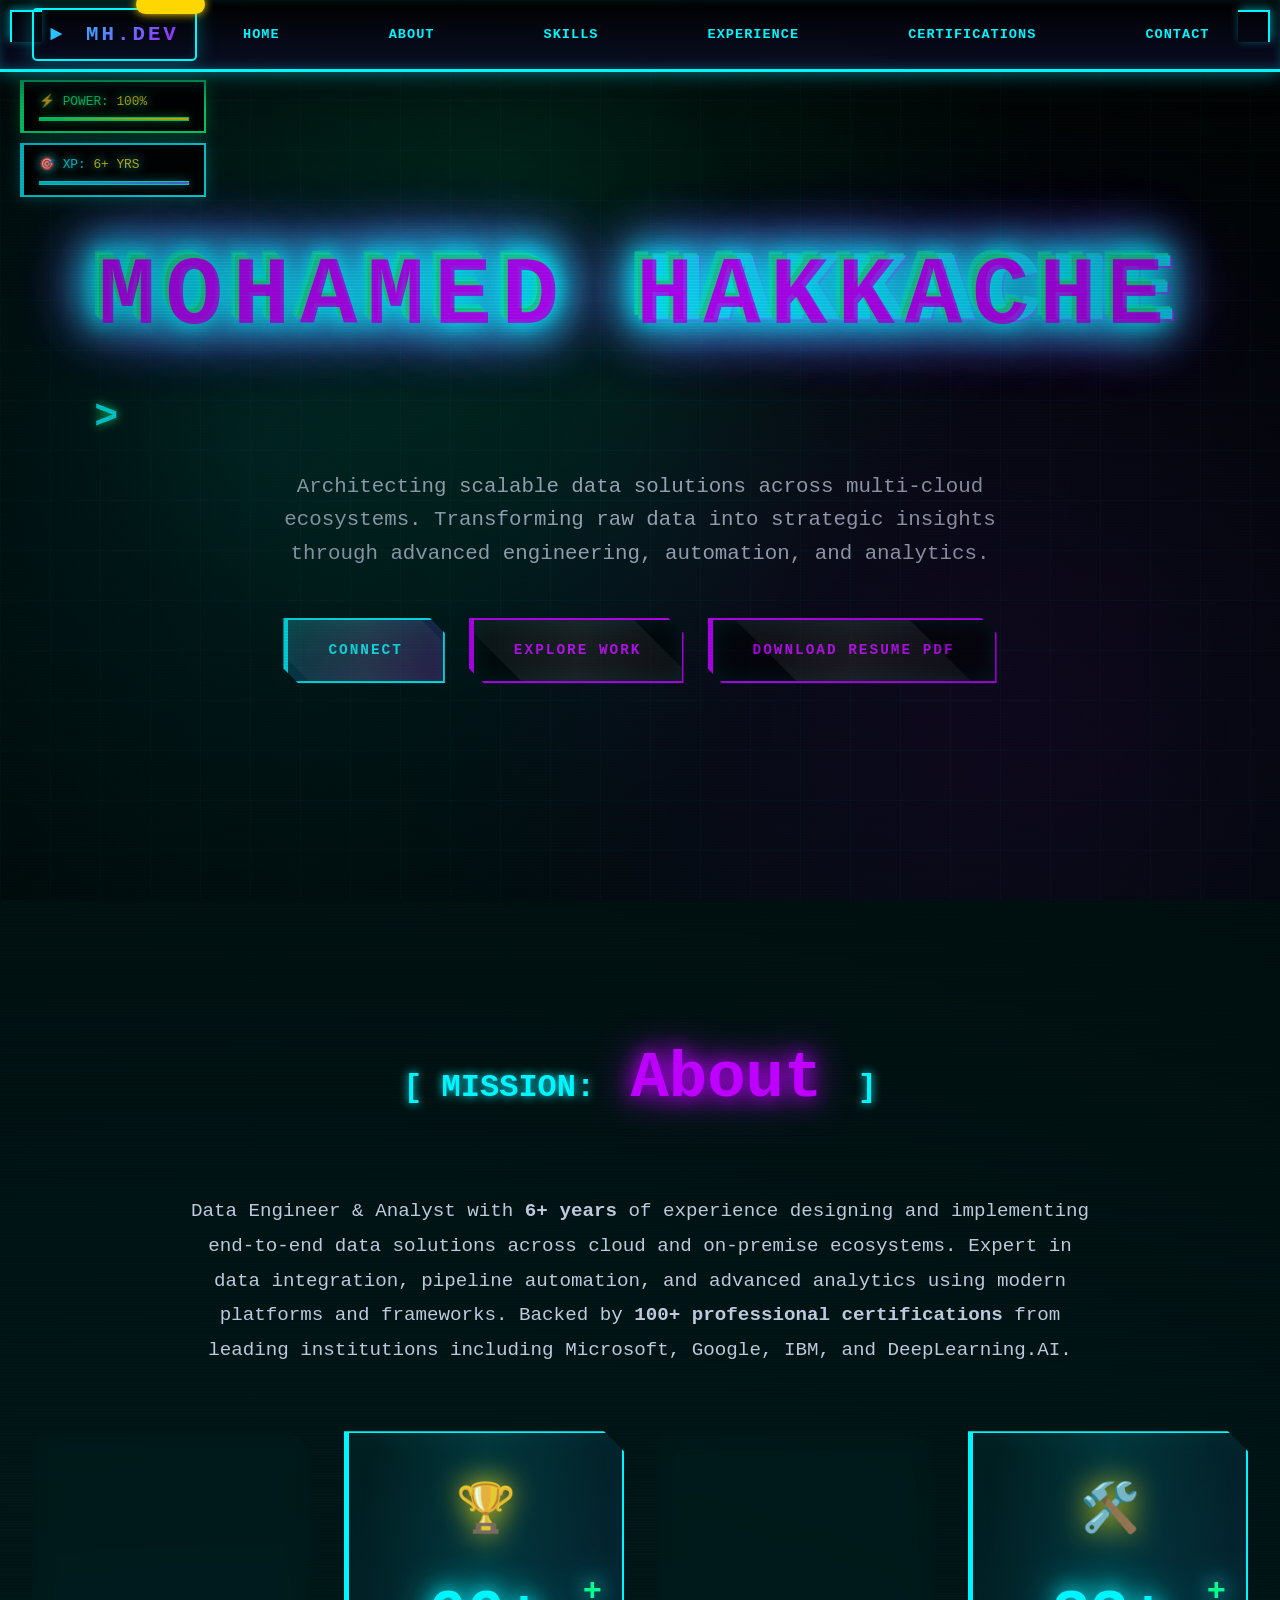
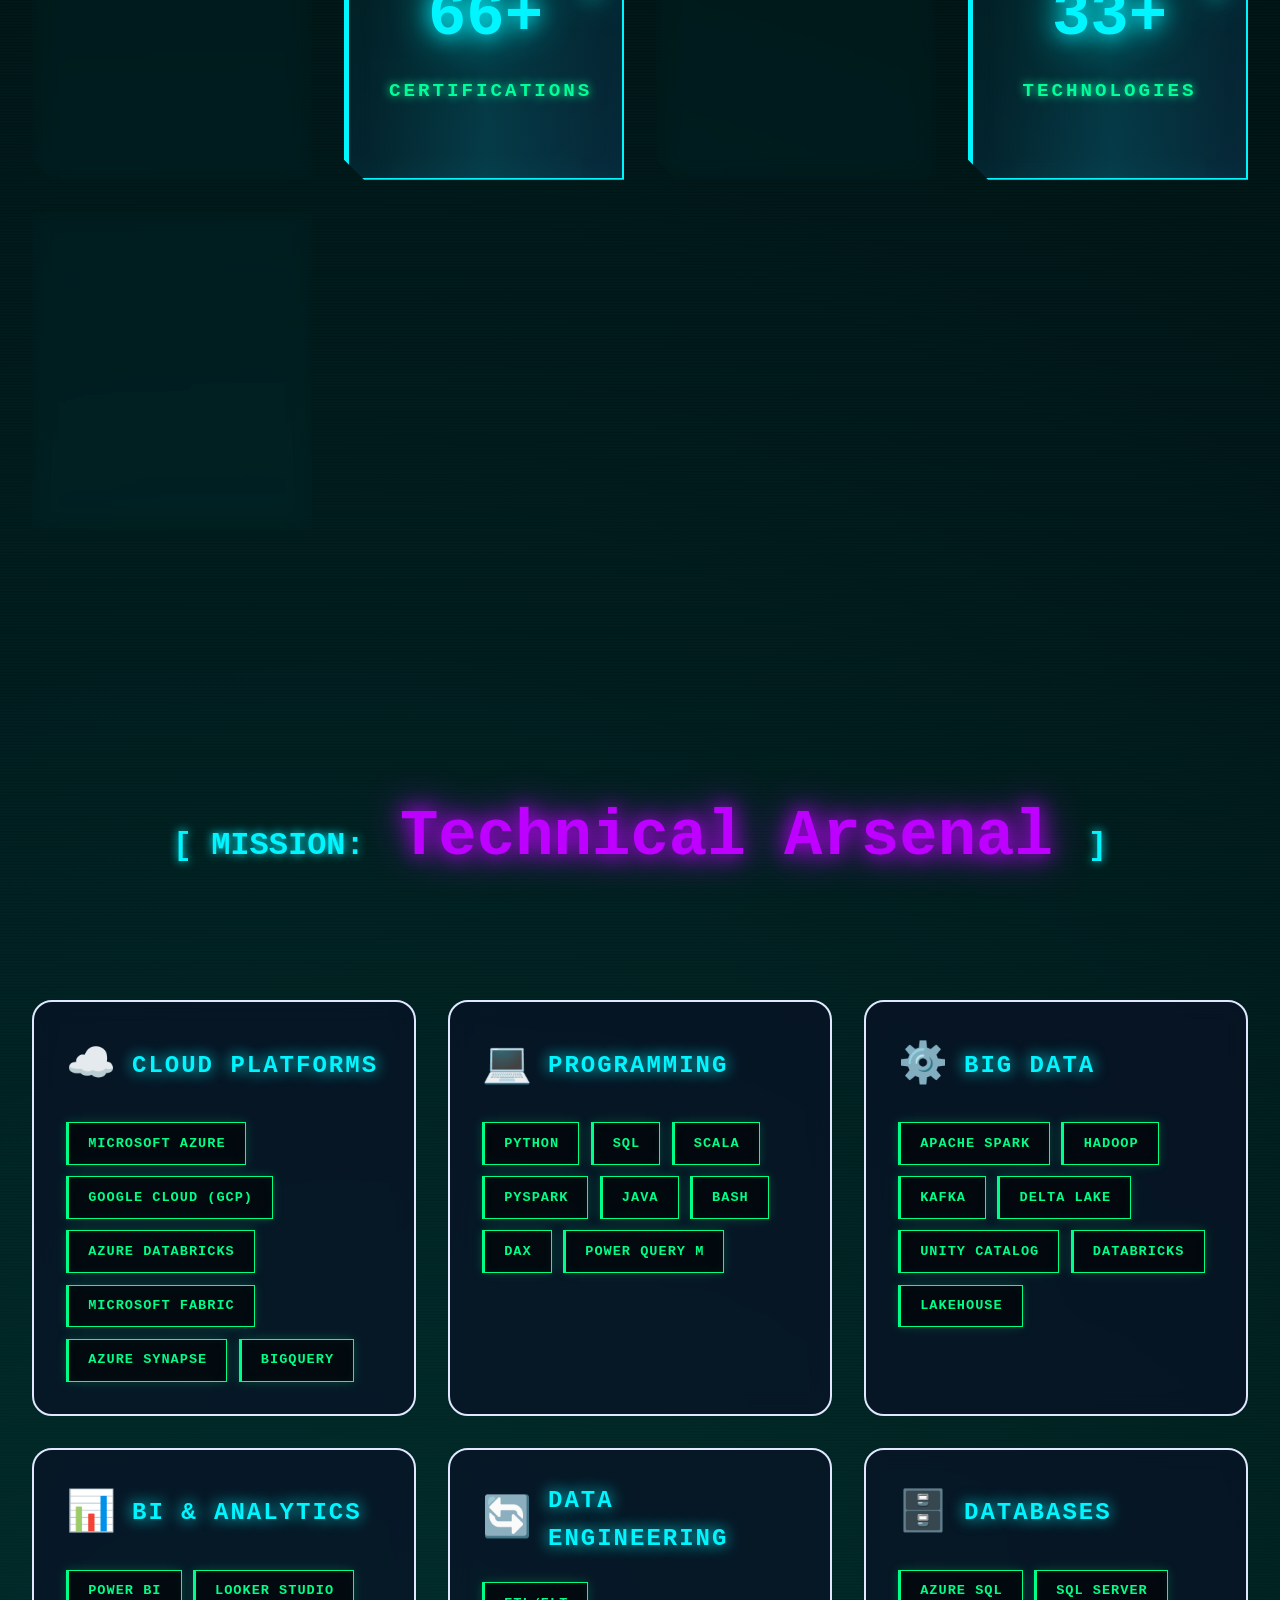
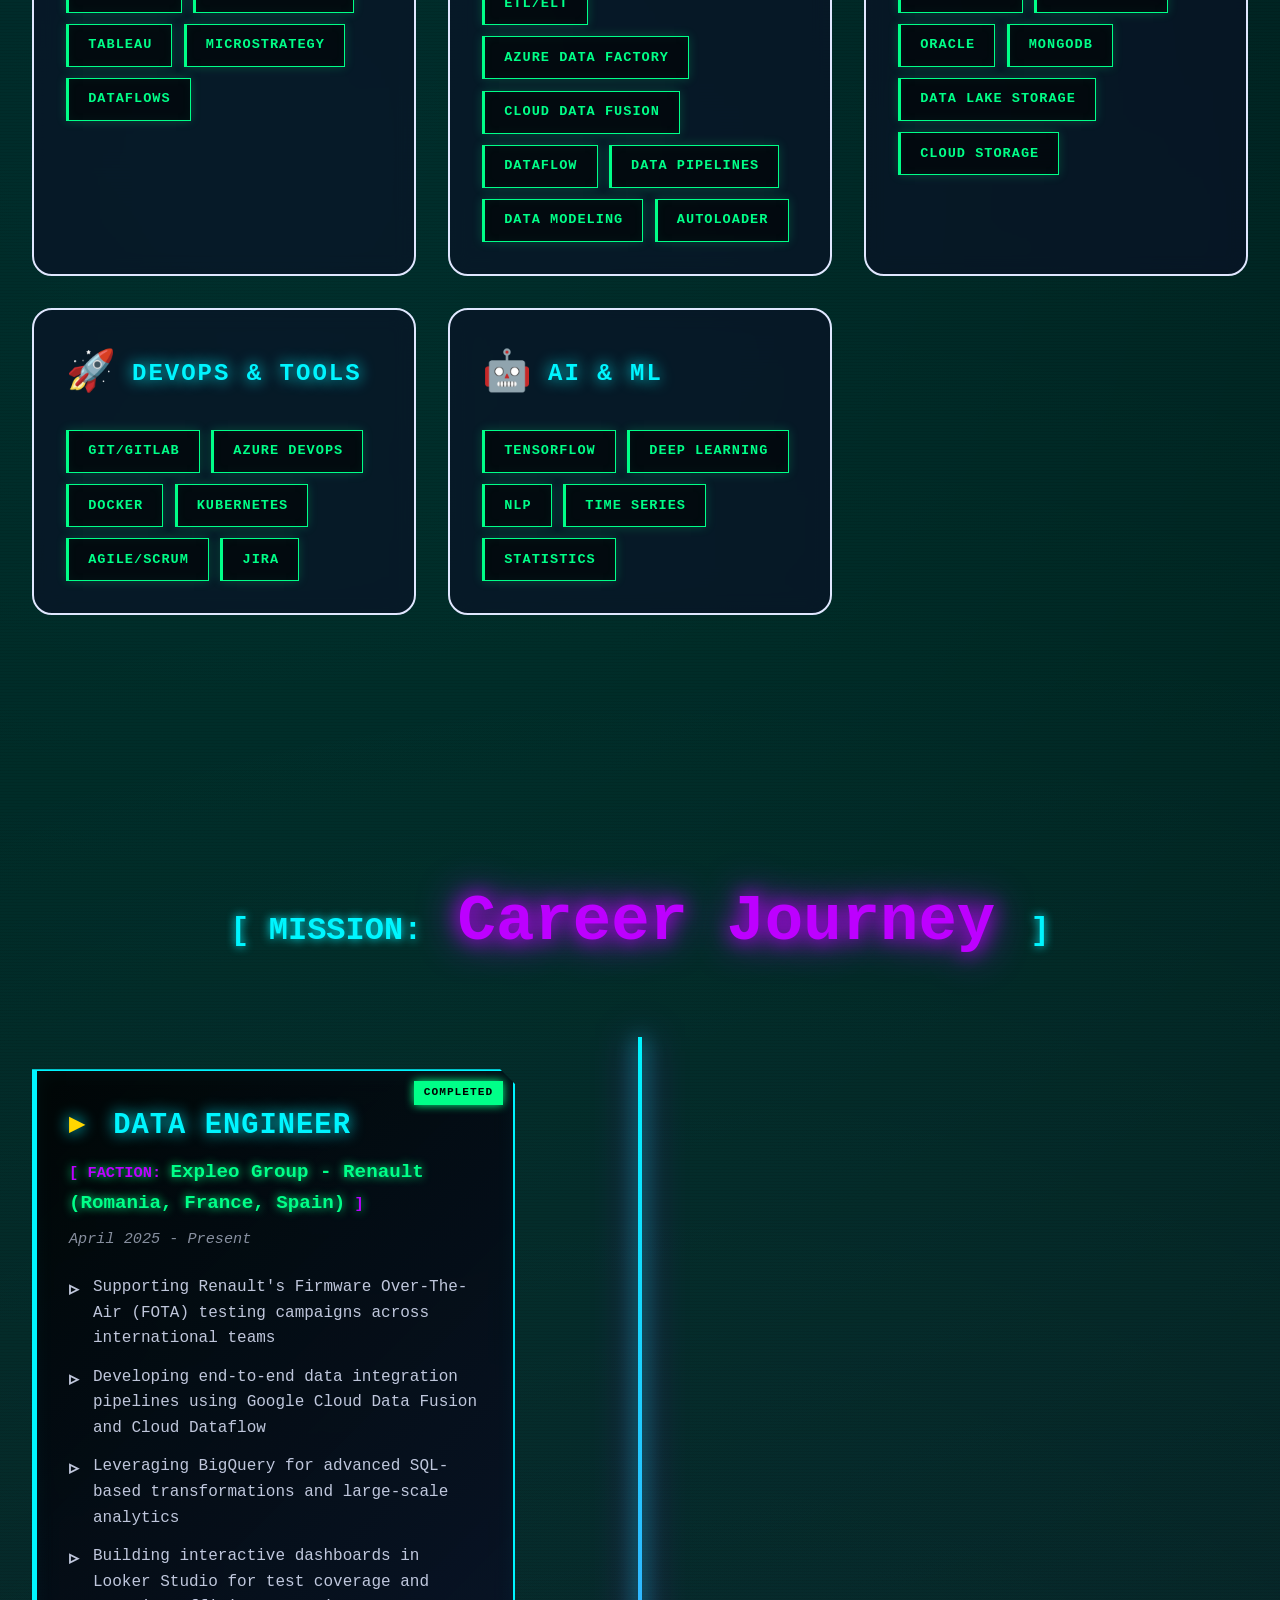
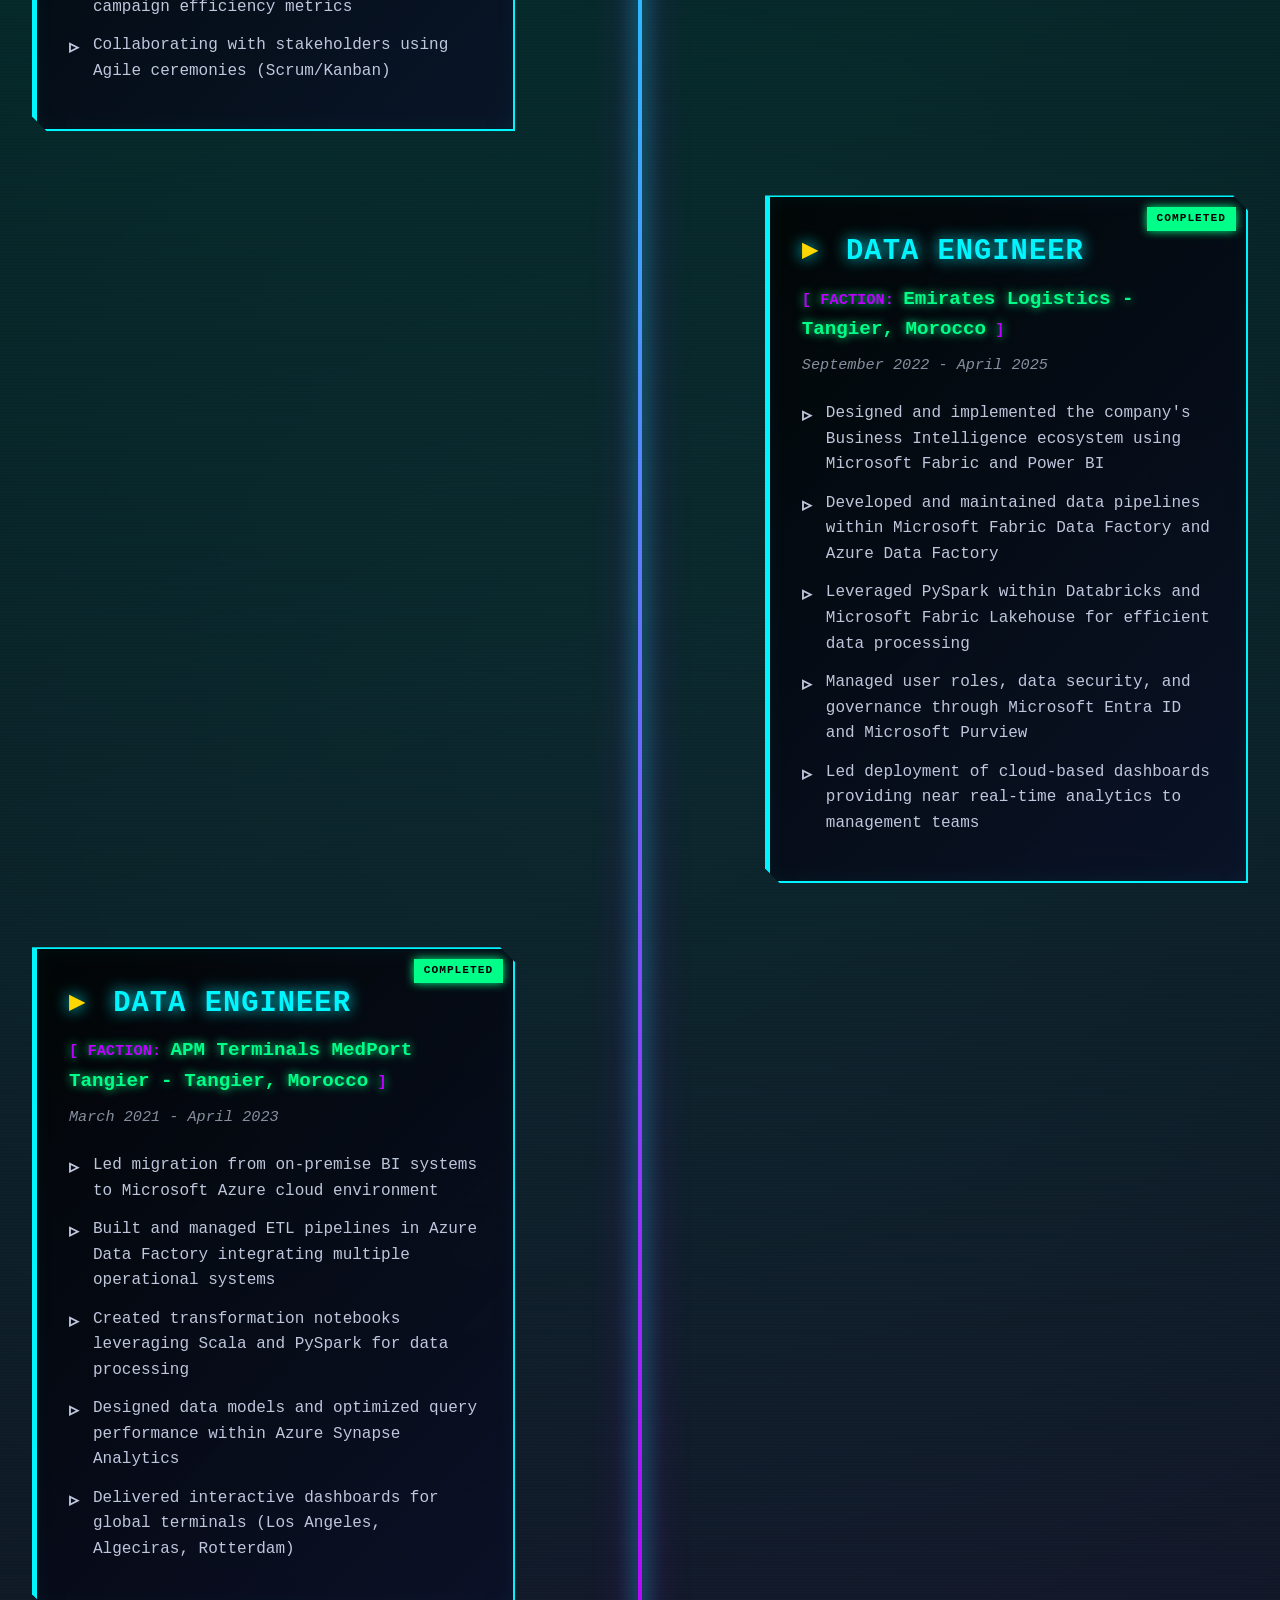
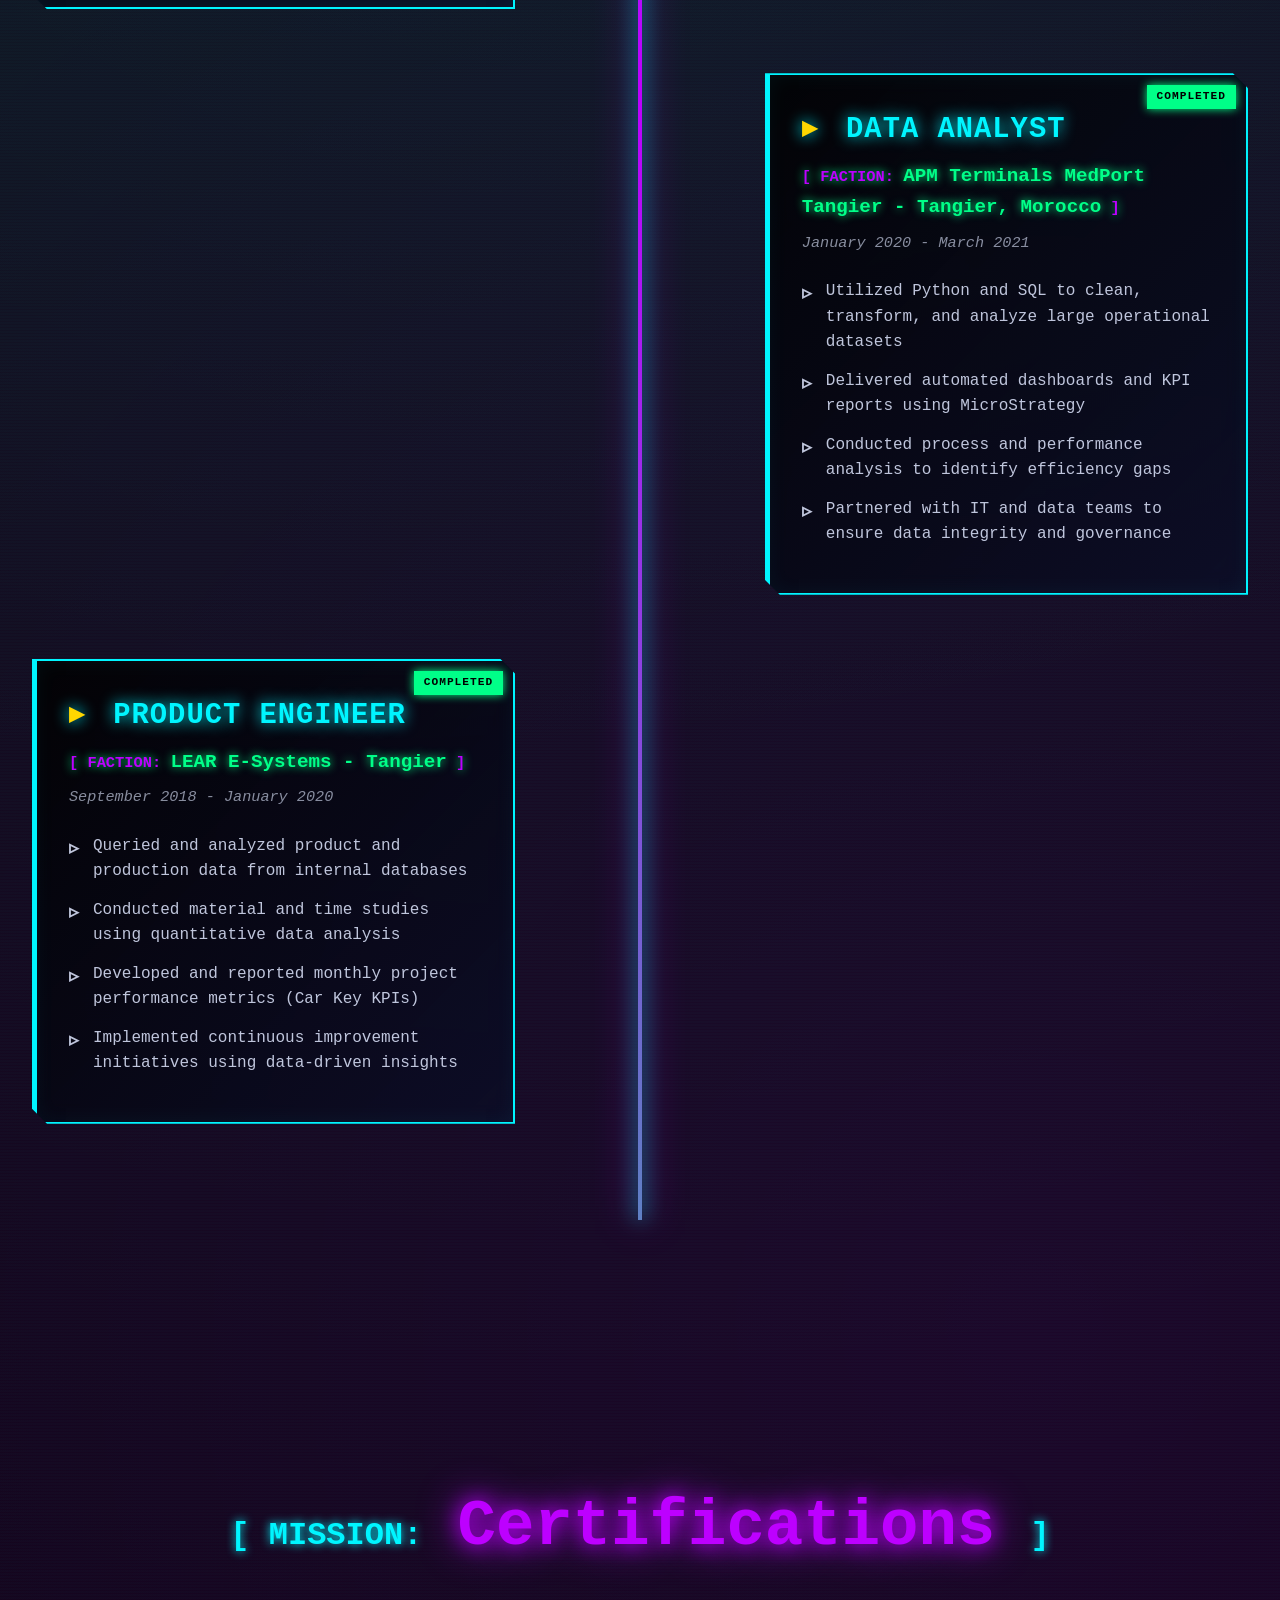
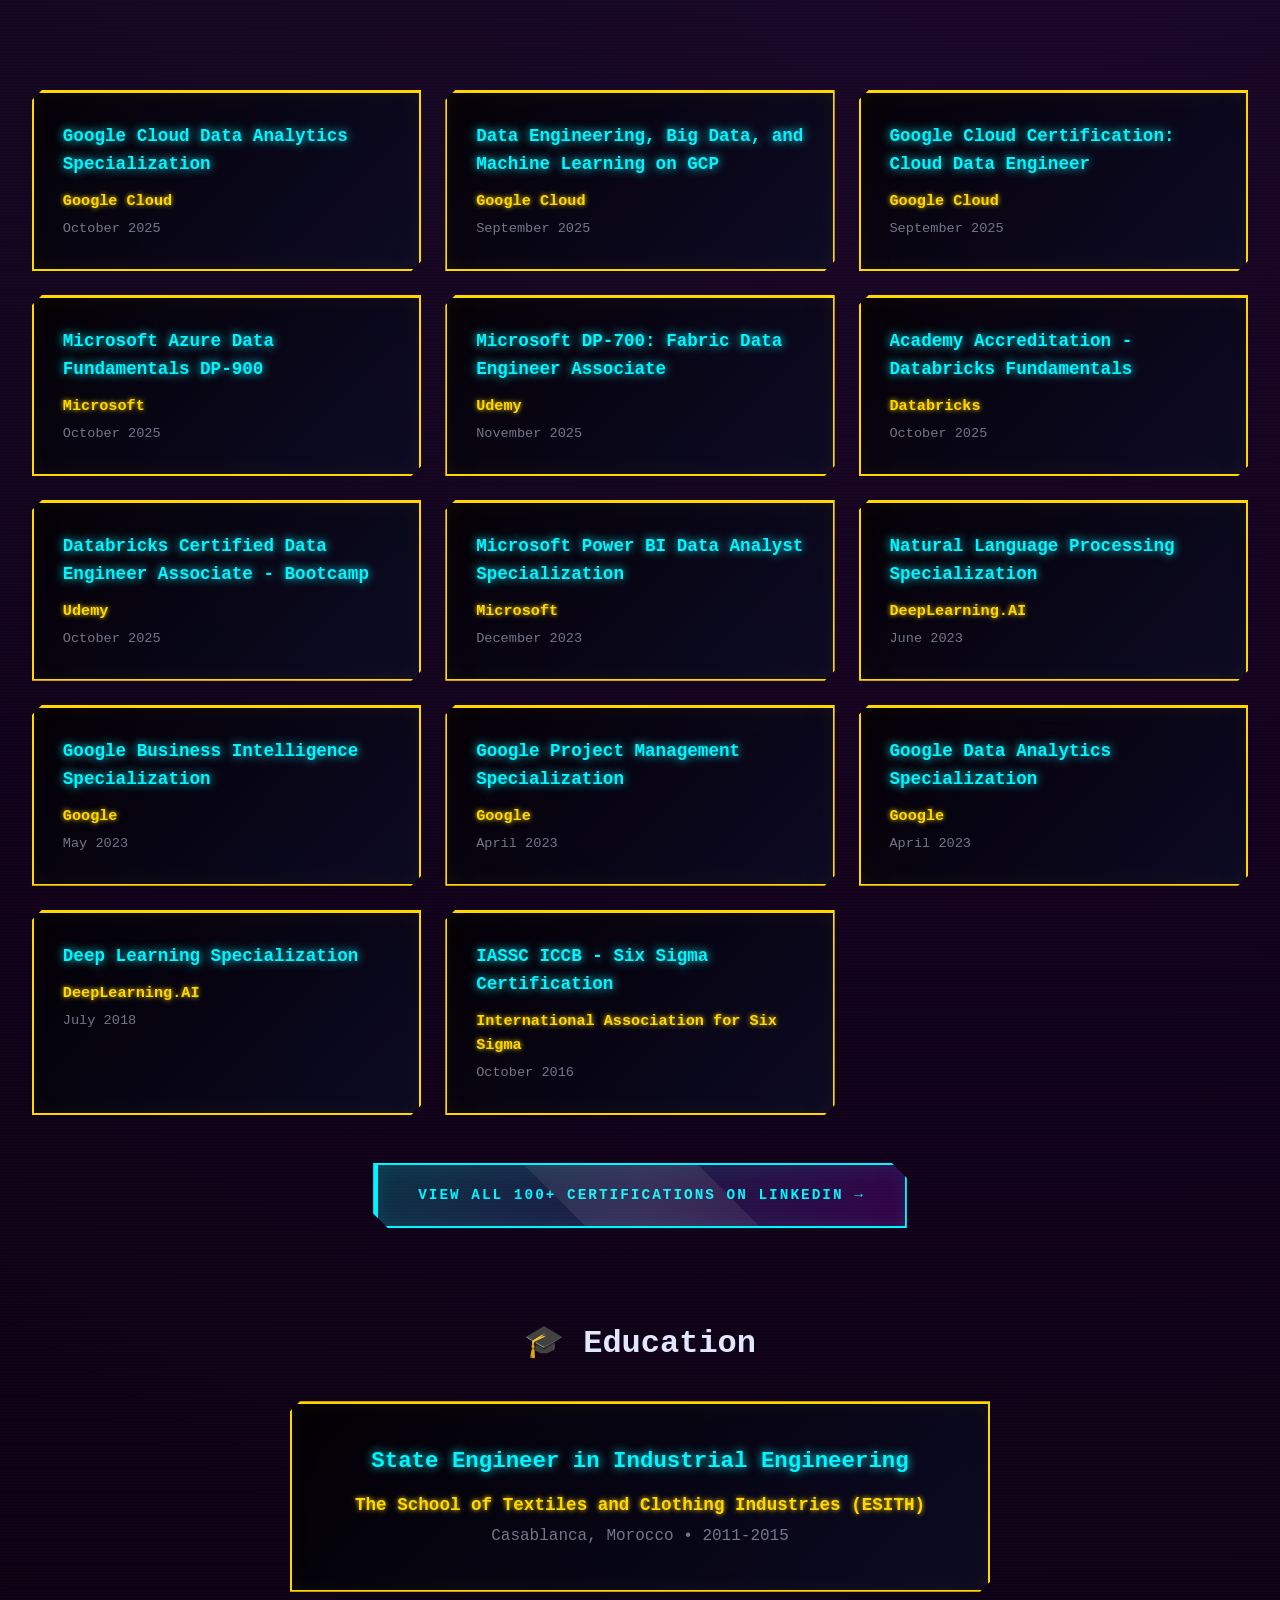
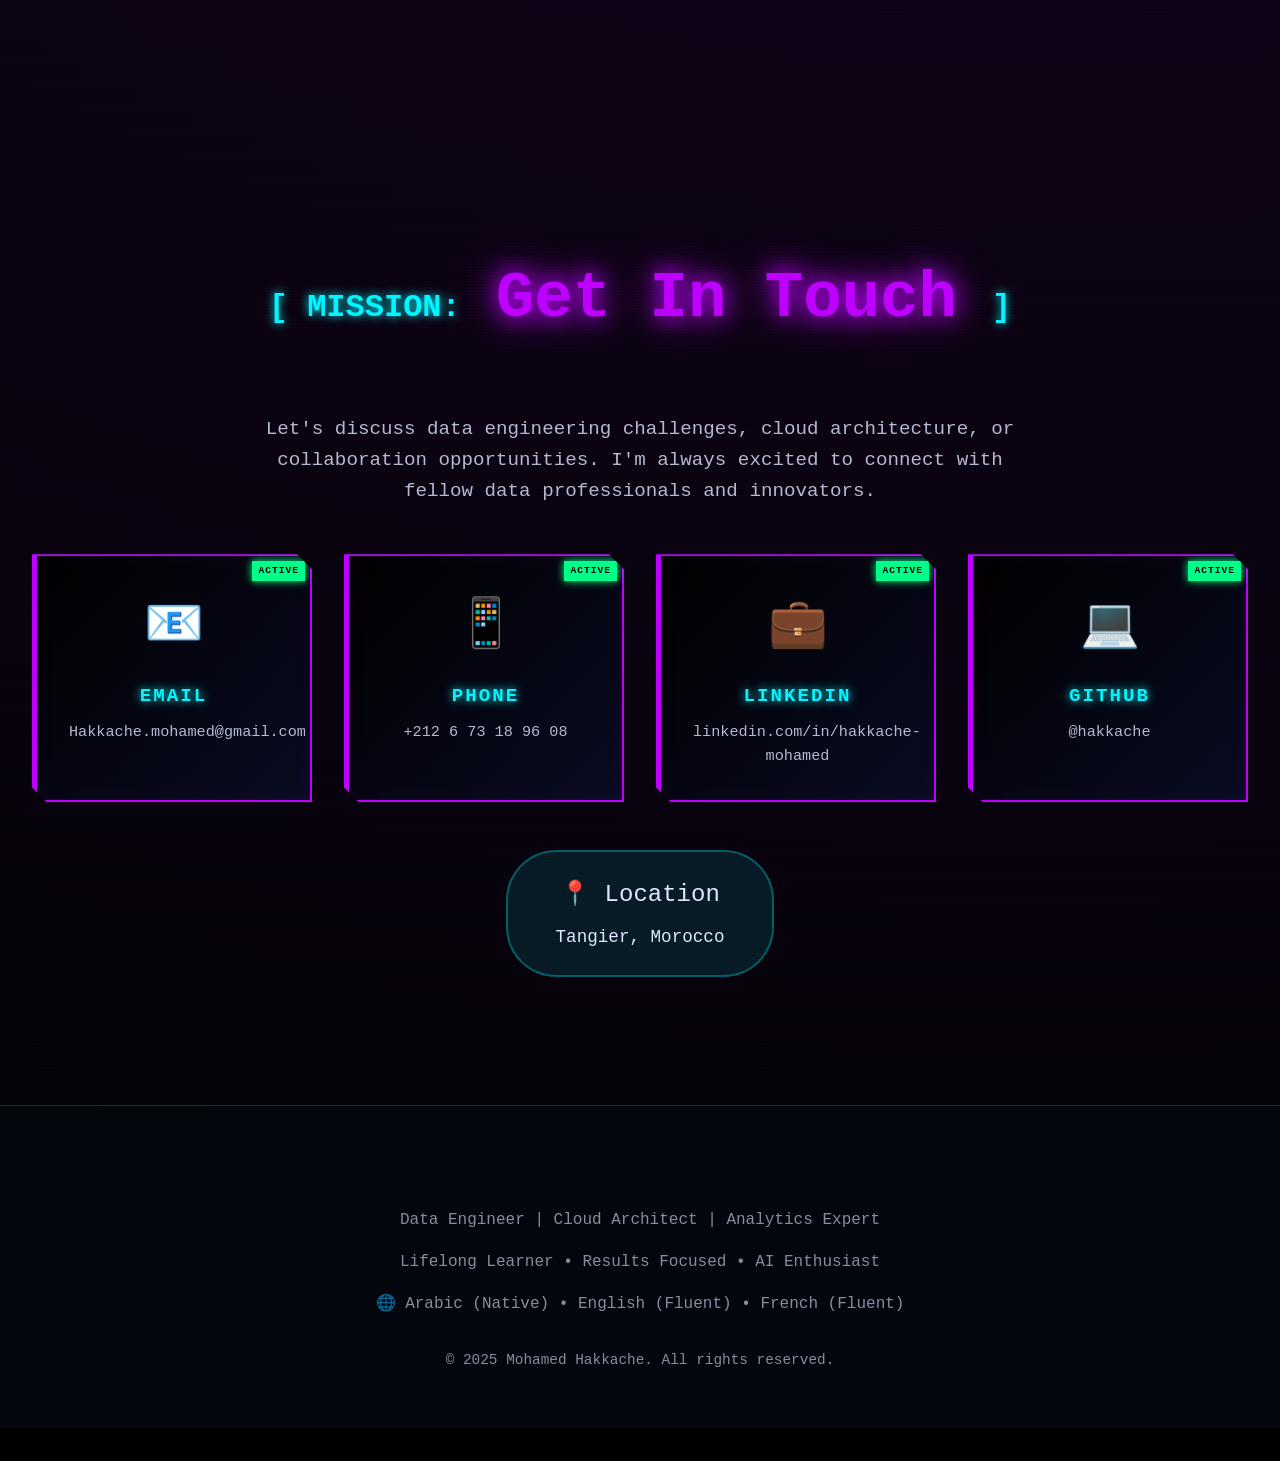
==== commit 03230fff: "Remove Azure HDInsight skill tag Removed Azure HDInsight skill tag from the list." ====
--- a/index.html
+++ b/index.html
@@ -2055,7 +2055,6 @@
                         <span class="skill-tag">Microsoft Fabric</span>
                         <span class="skill-tag">Azure Synapse</span>
                         <span class="skill-tag">BigQuery</span>
-                        <span class="skill-tag">Azure HDInsight</span>
                     </div>
                 </div>
 
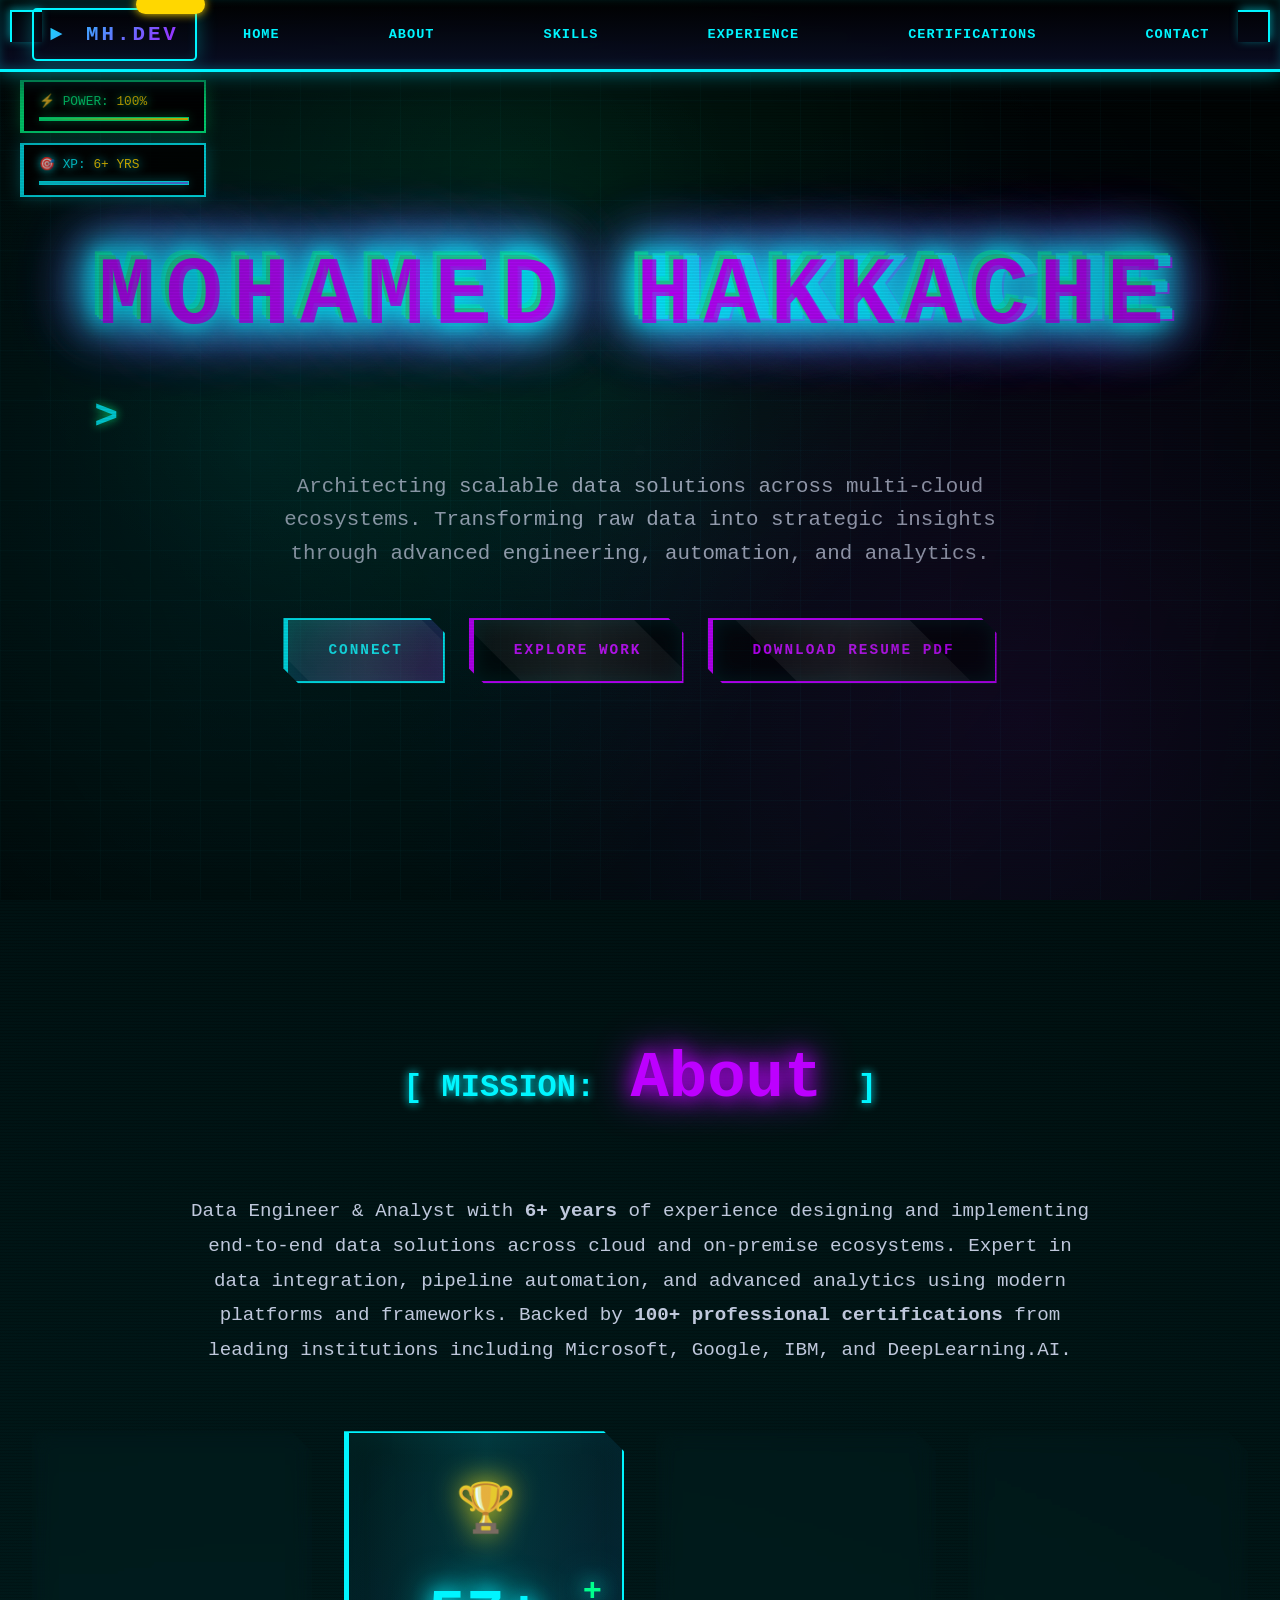
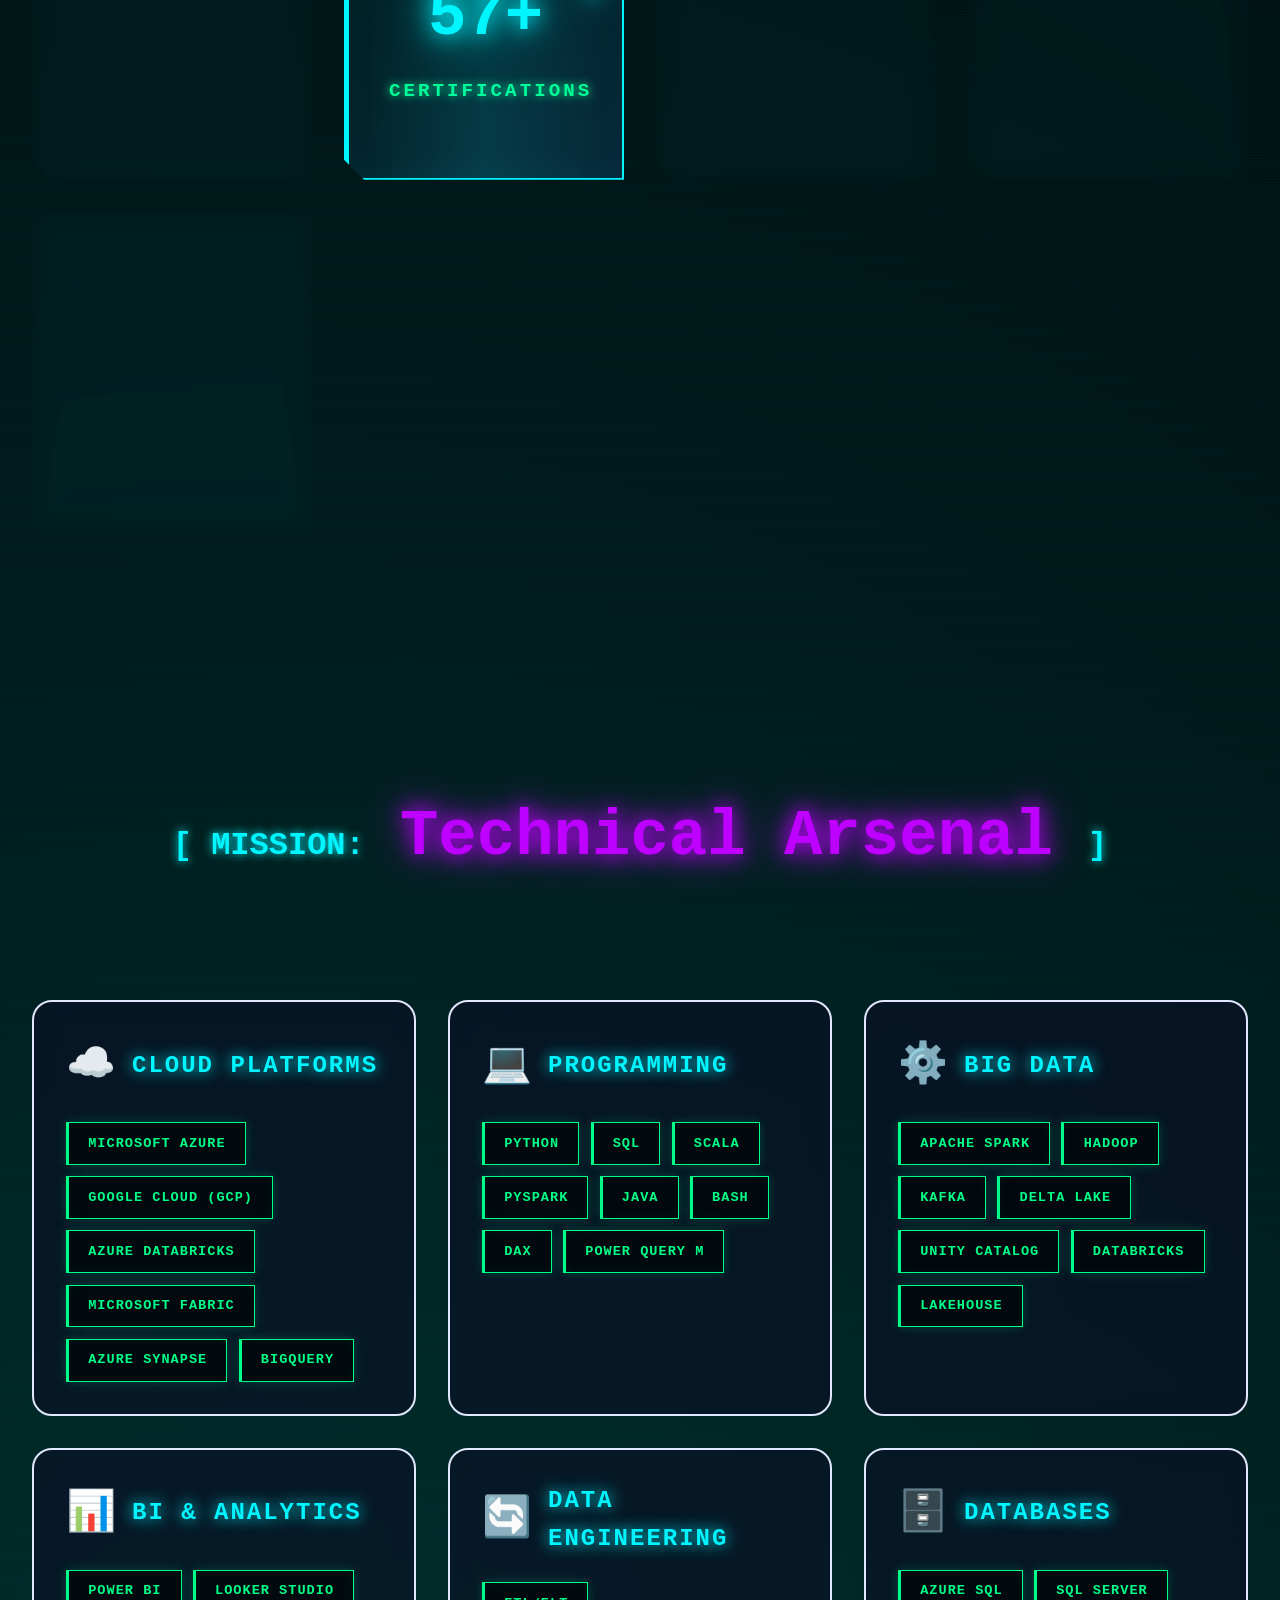
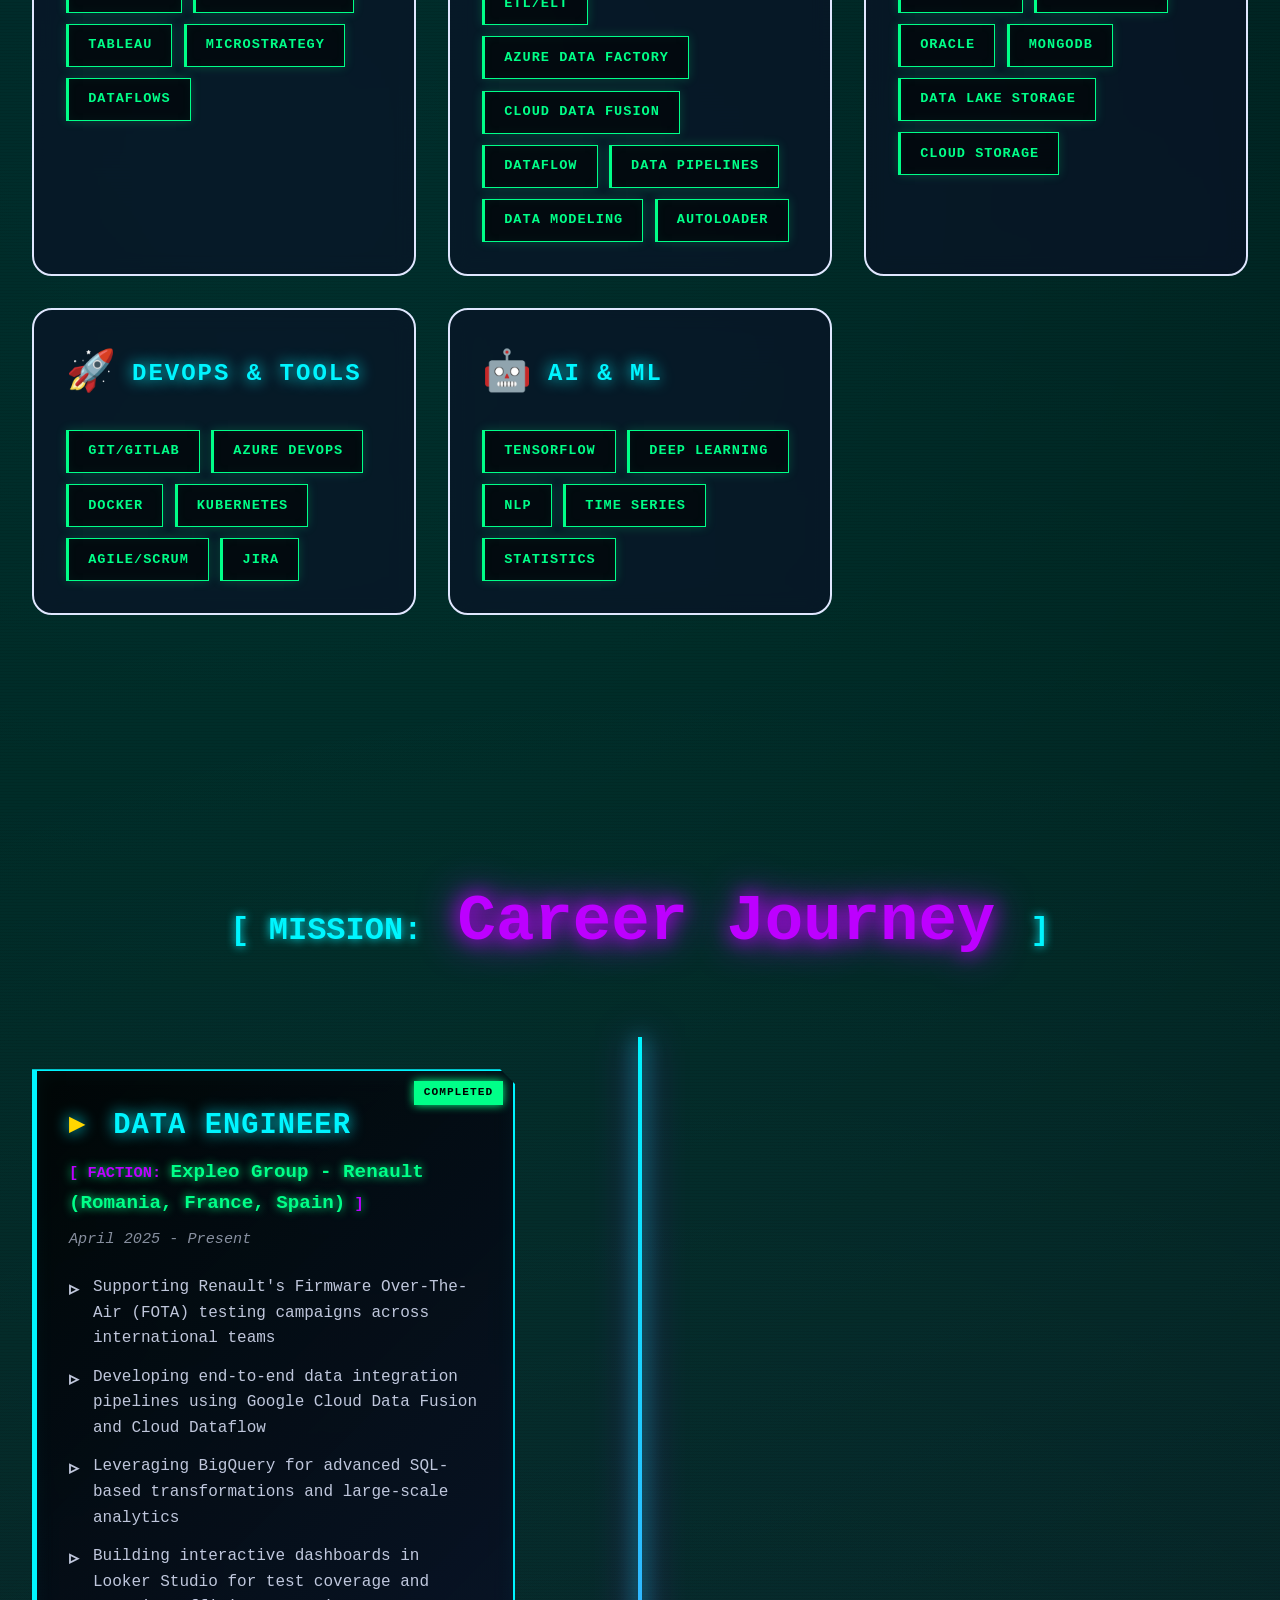
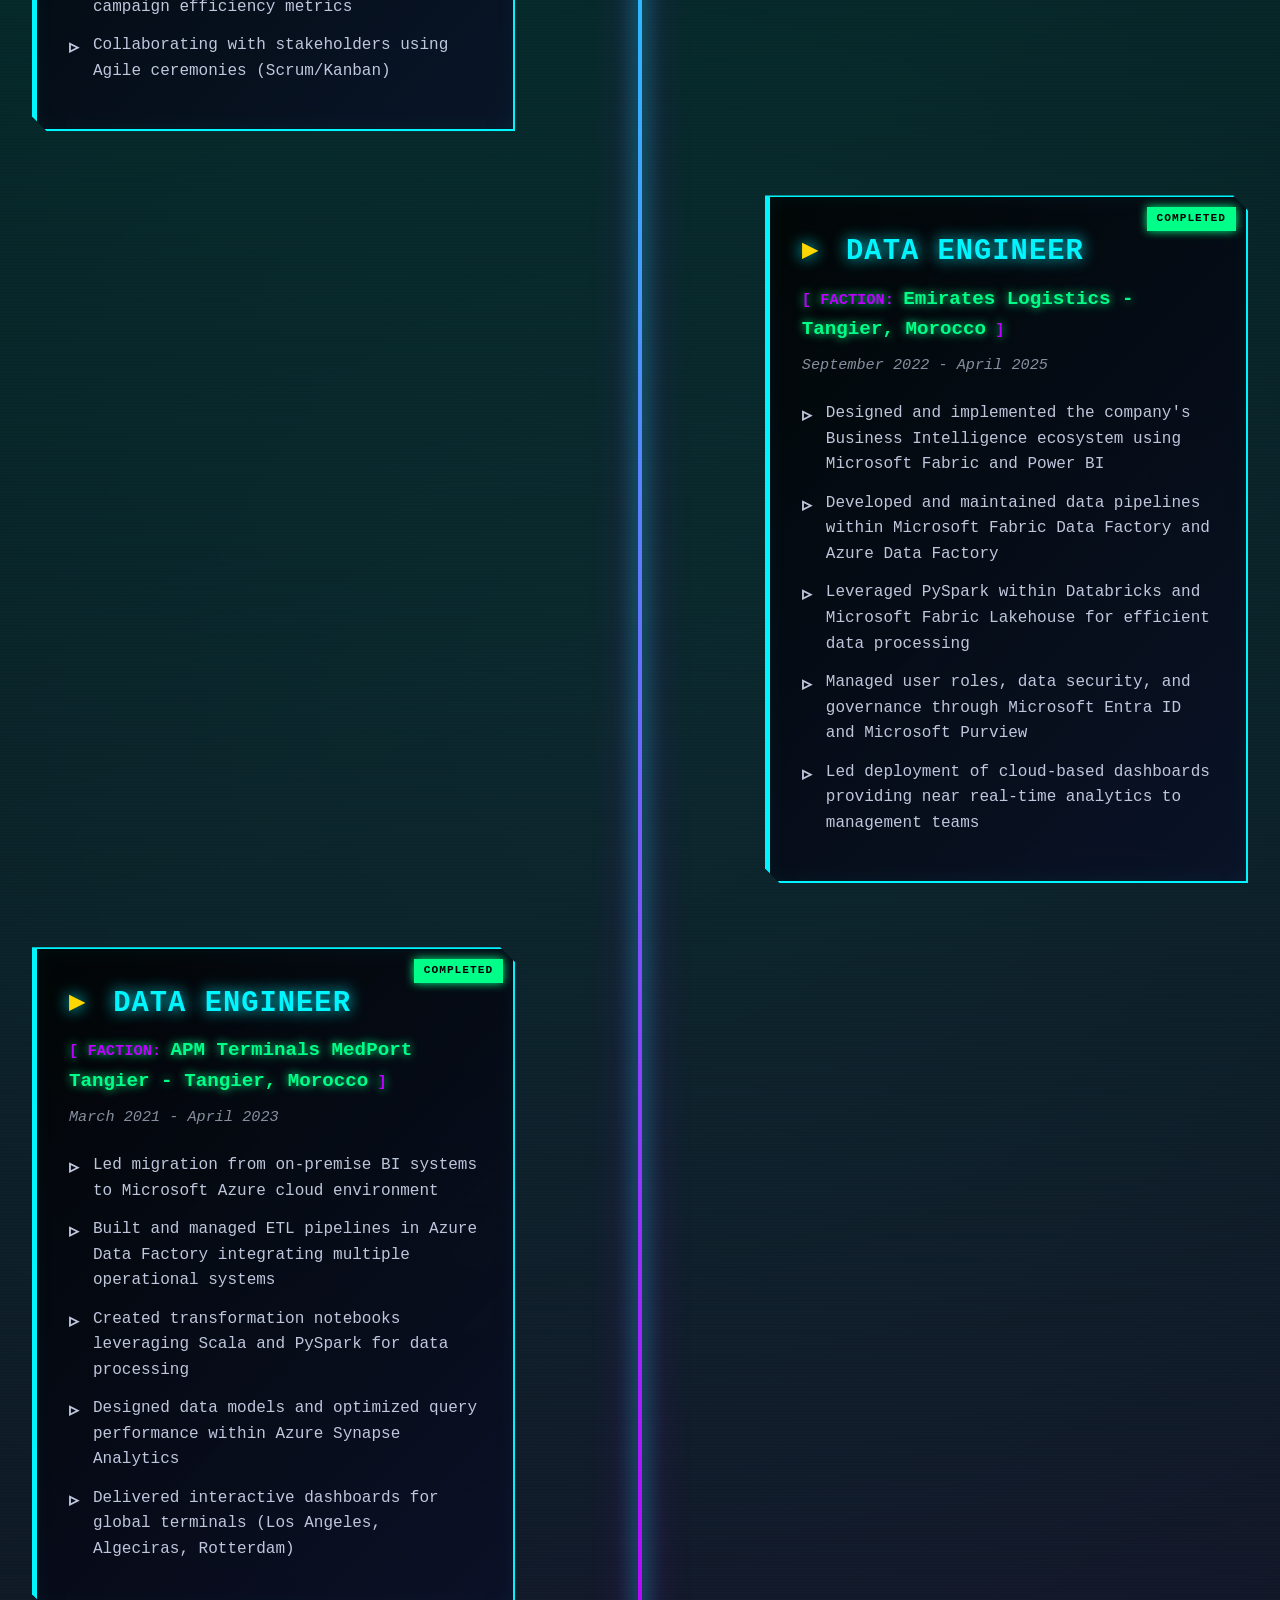
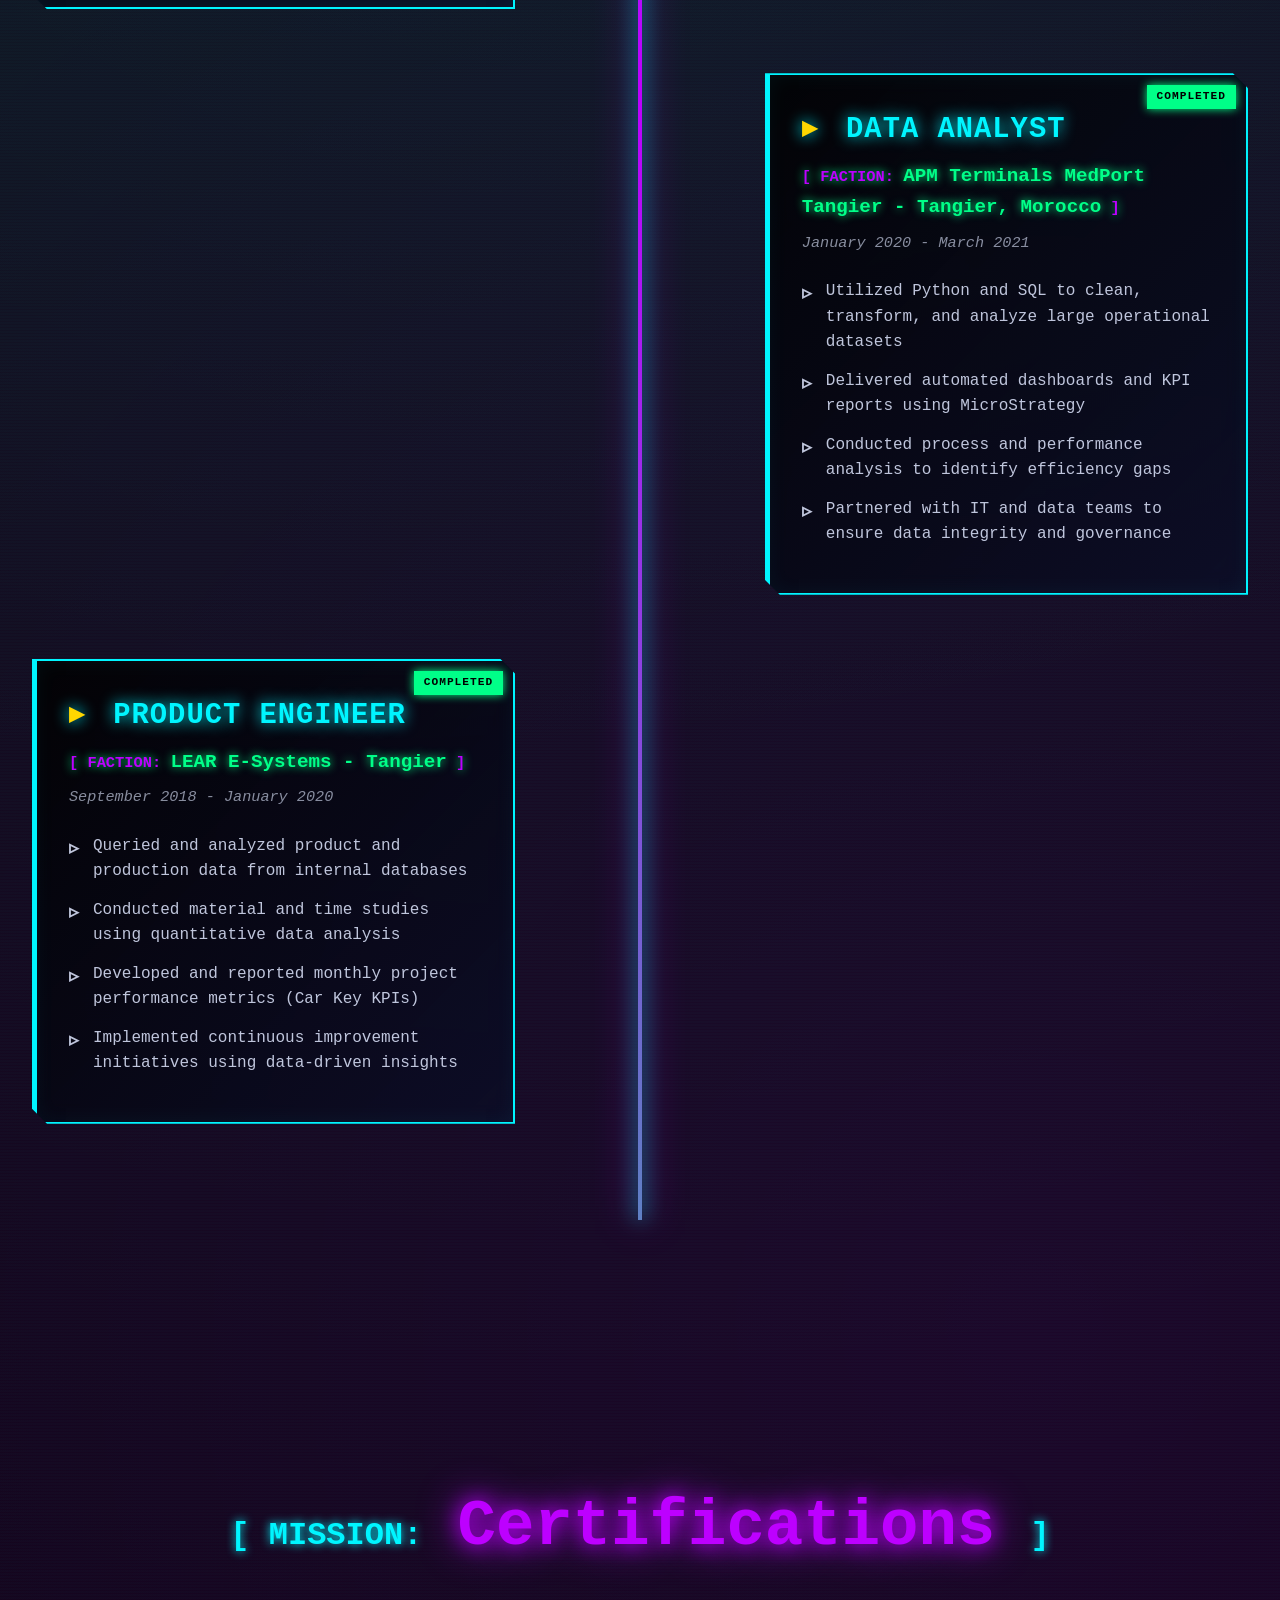
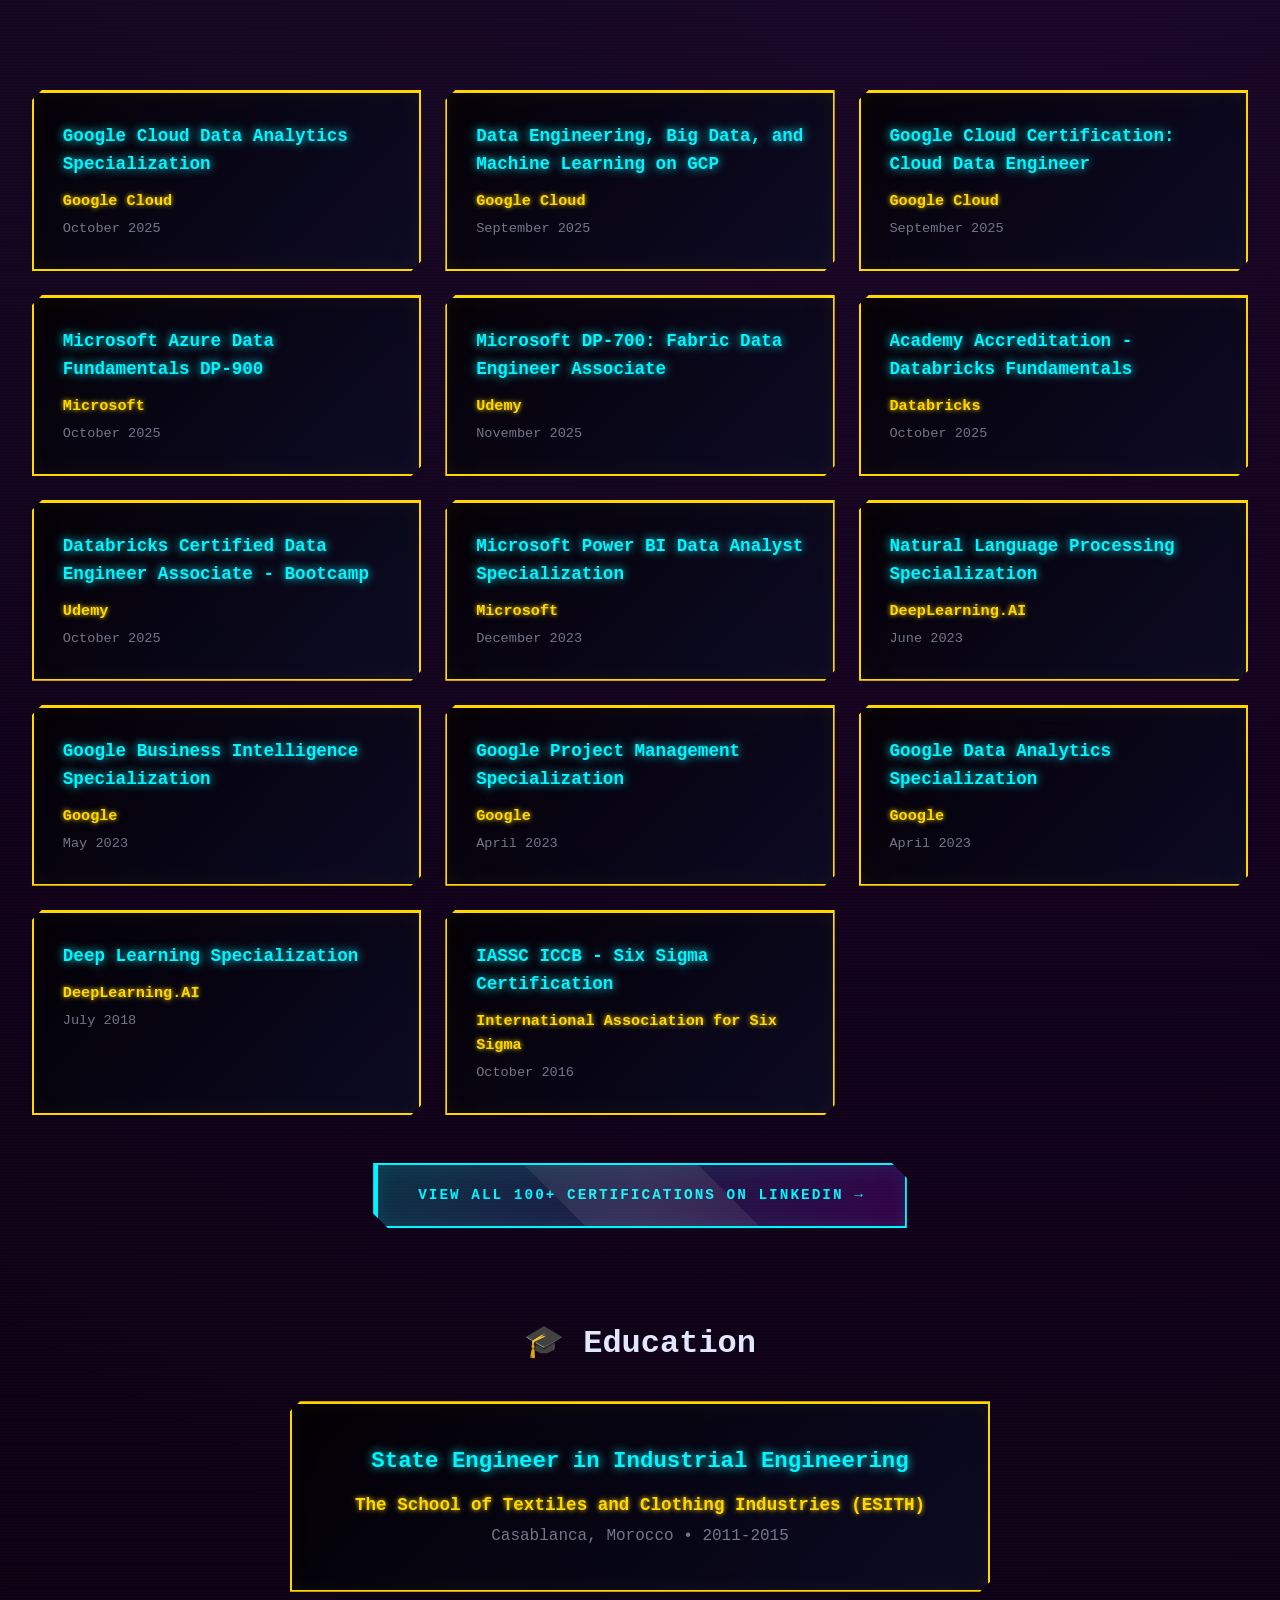
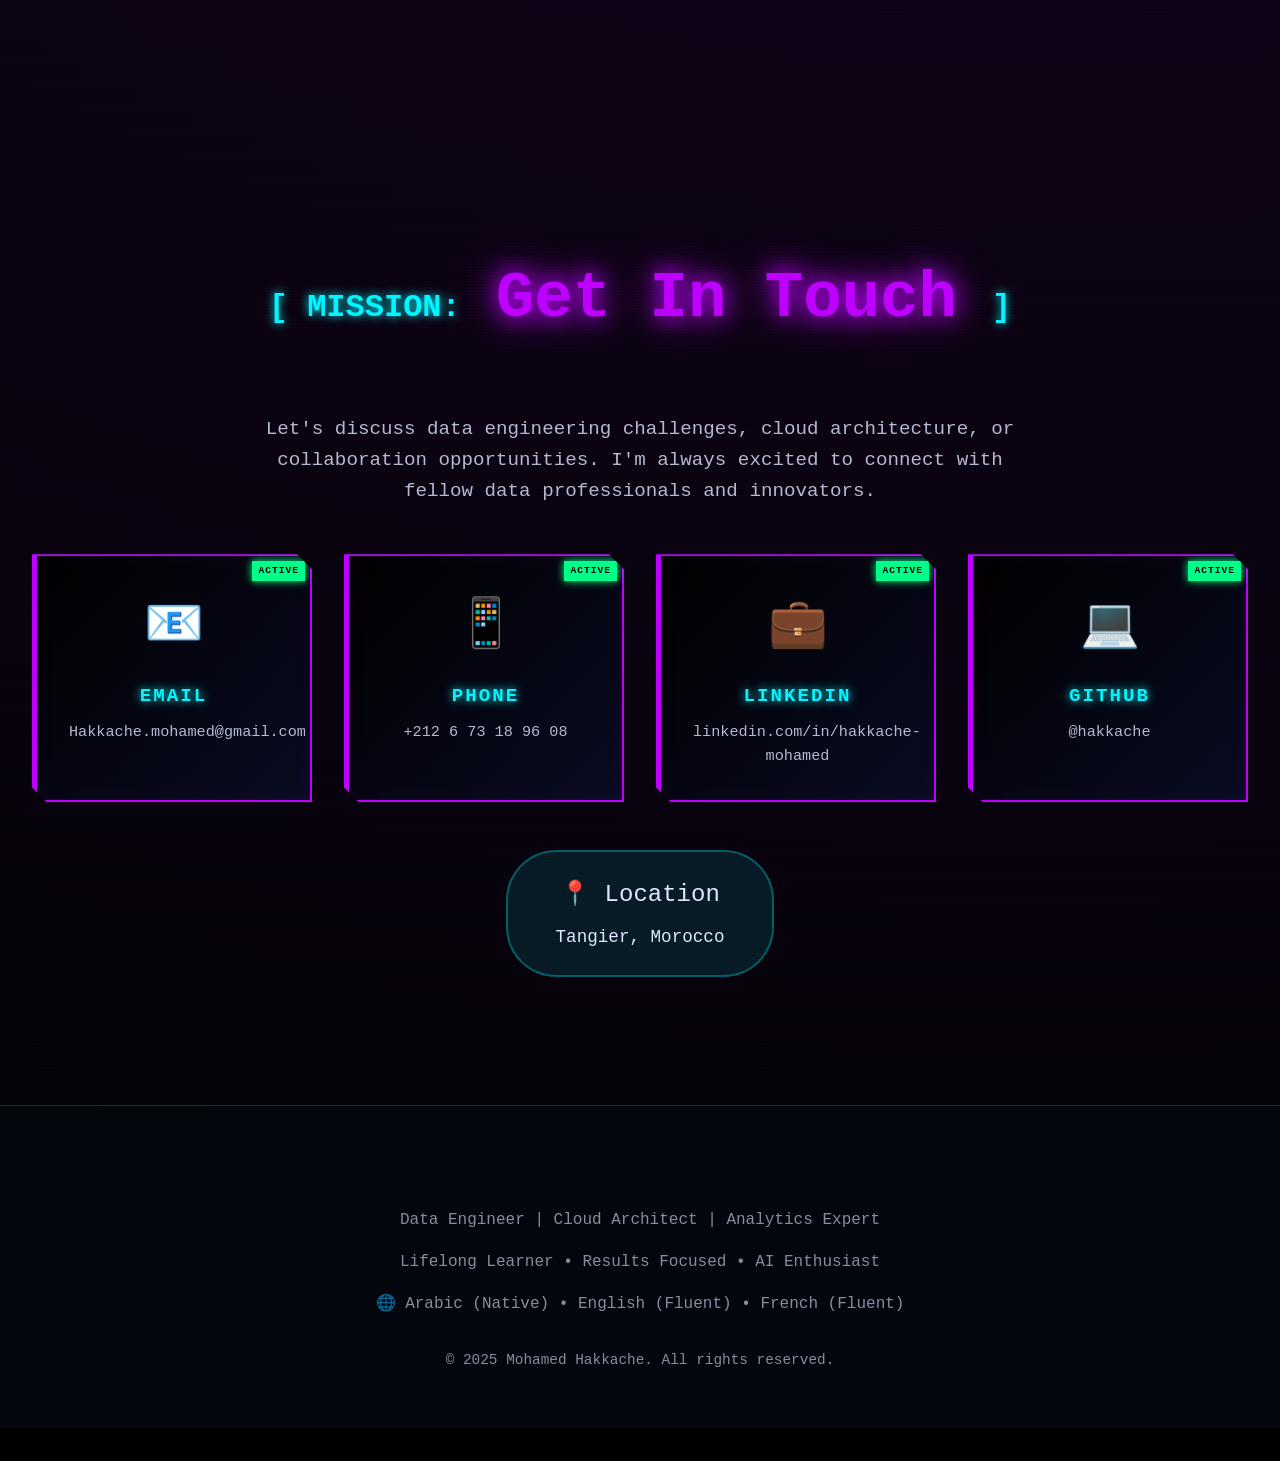
==== commit c009553b: "Update keywords meta tag in index.html" ====
--- a/index.html
+++ b/index.html
@@ -4,7 +4,7 @@
     <meta charset="UTF-8">
     <meta name="viewport" content="width=device-width, initial-scale=1.0">
     <meta name="description" content="Mohamed Hakkache - Senior Data Engineer with 6+ years experience in Azure, GCP, Databricks, and Microsoft Fabric. Expert in cloud data pipelines, big data analytics, and multi-cloud solutions. 100+ professional certifications.">
-    <meta name="keywords" content="Data Engineer, Cloud Architect, Azure Data Engineer, GCP Data Engineer, Databricks, Microsoft Fabric, PySpark, Big Data, ETL, Data Analytics, Power BI, Machine Learning, Morocco, Tangier">
+    <meta name="keywords" content="Data Engineer, Cloud Architect, Azure Data Engineer, GCP Data Engineer,Apche Icberg Databricks, Microsoft Fabric, PySpark, Big Data, ETL, Data Analytics, Power BI, Machine Learning, Morocco, Tangier">
     <meta name="author" content="Mohamed Hakkache">
     <meta name="robots" content="index, follow">
     <meta name="language" content="English">
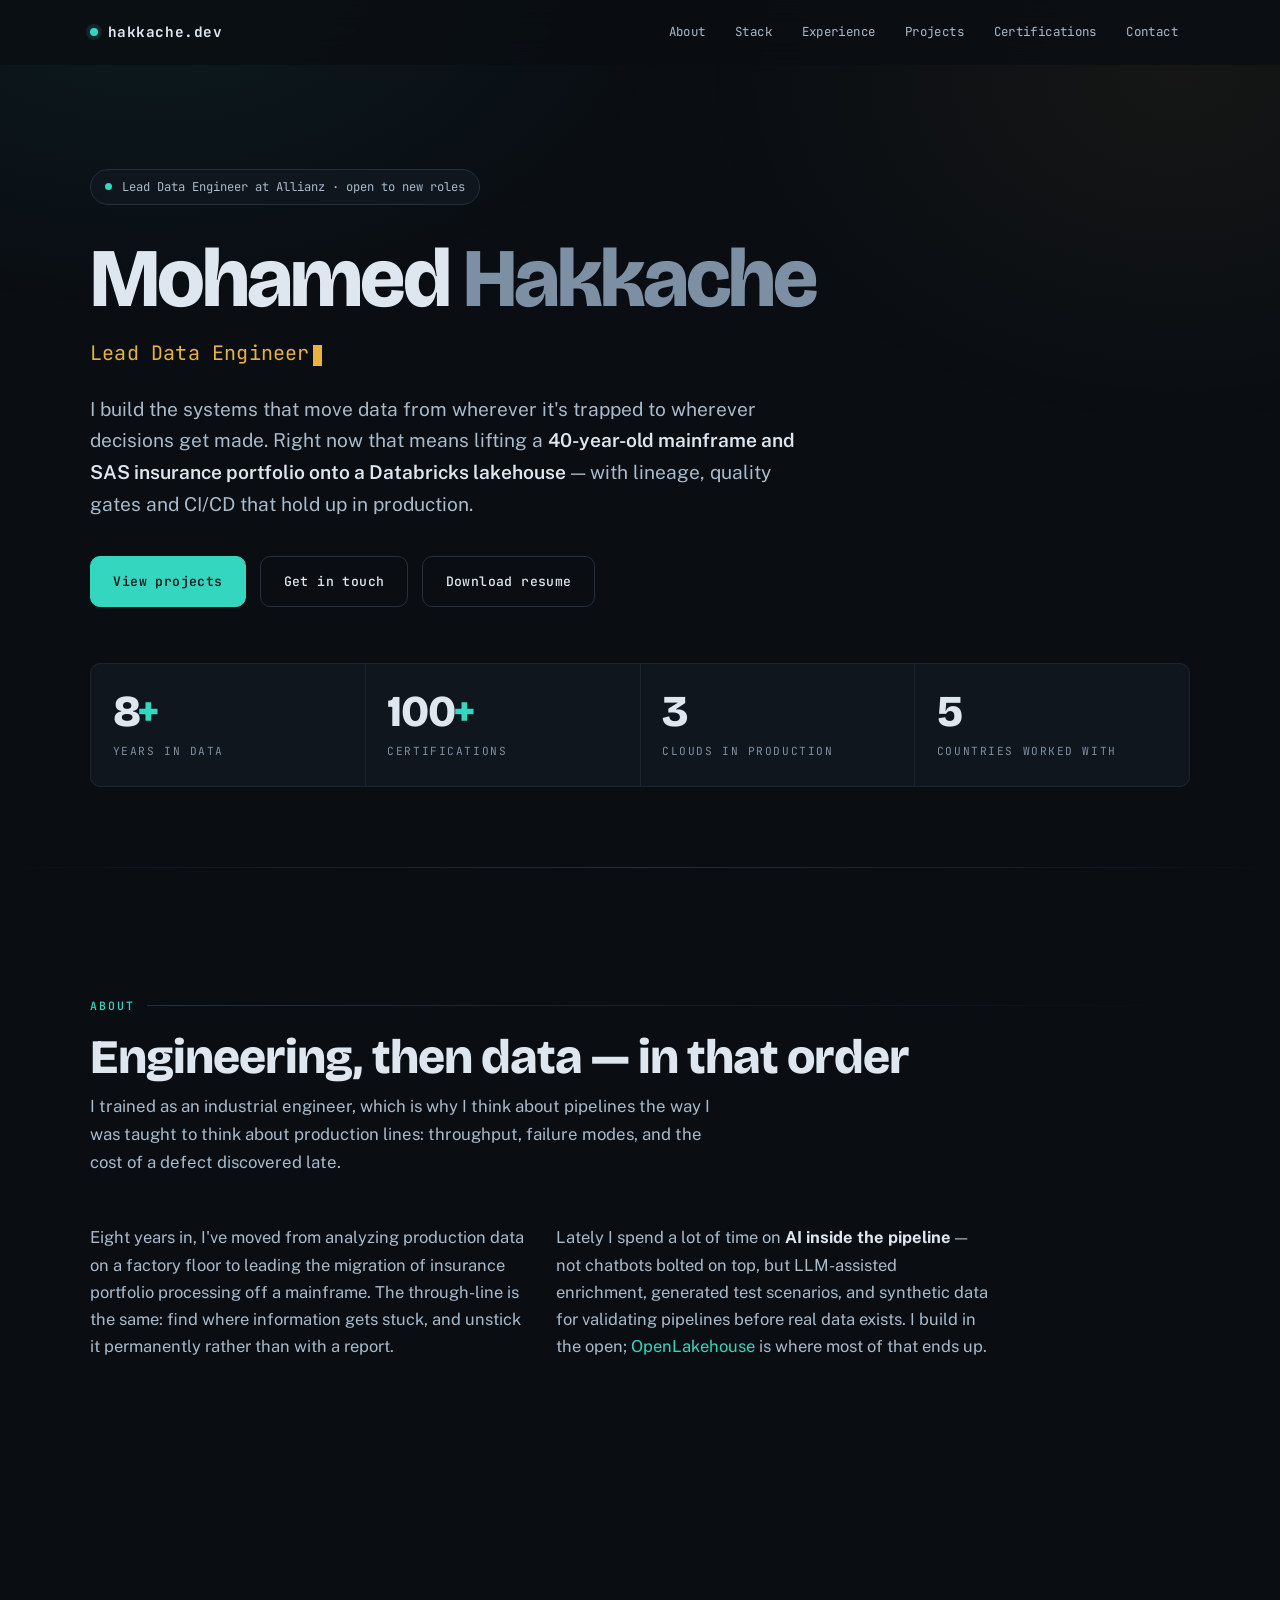
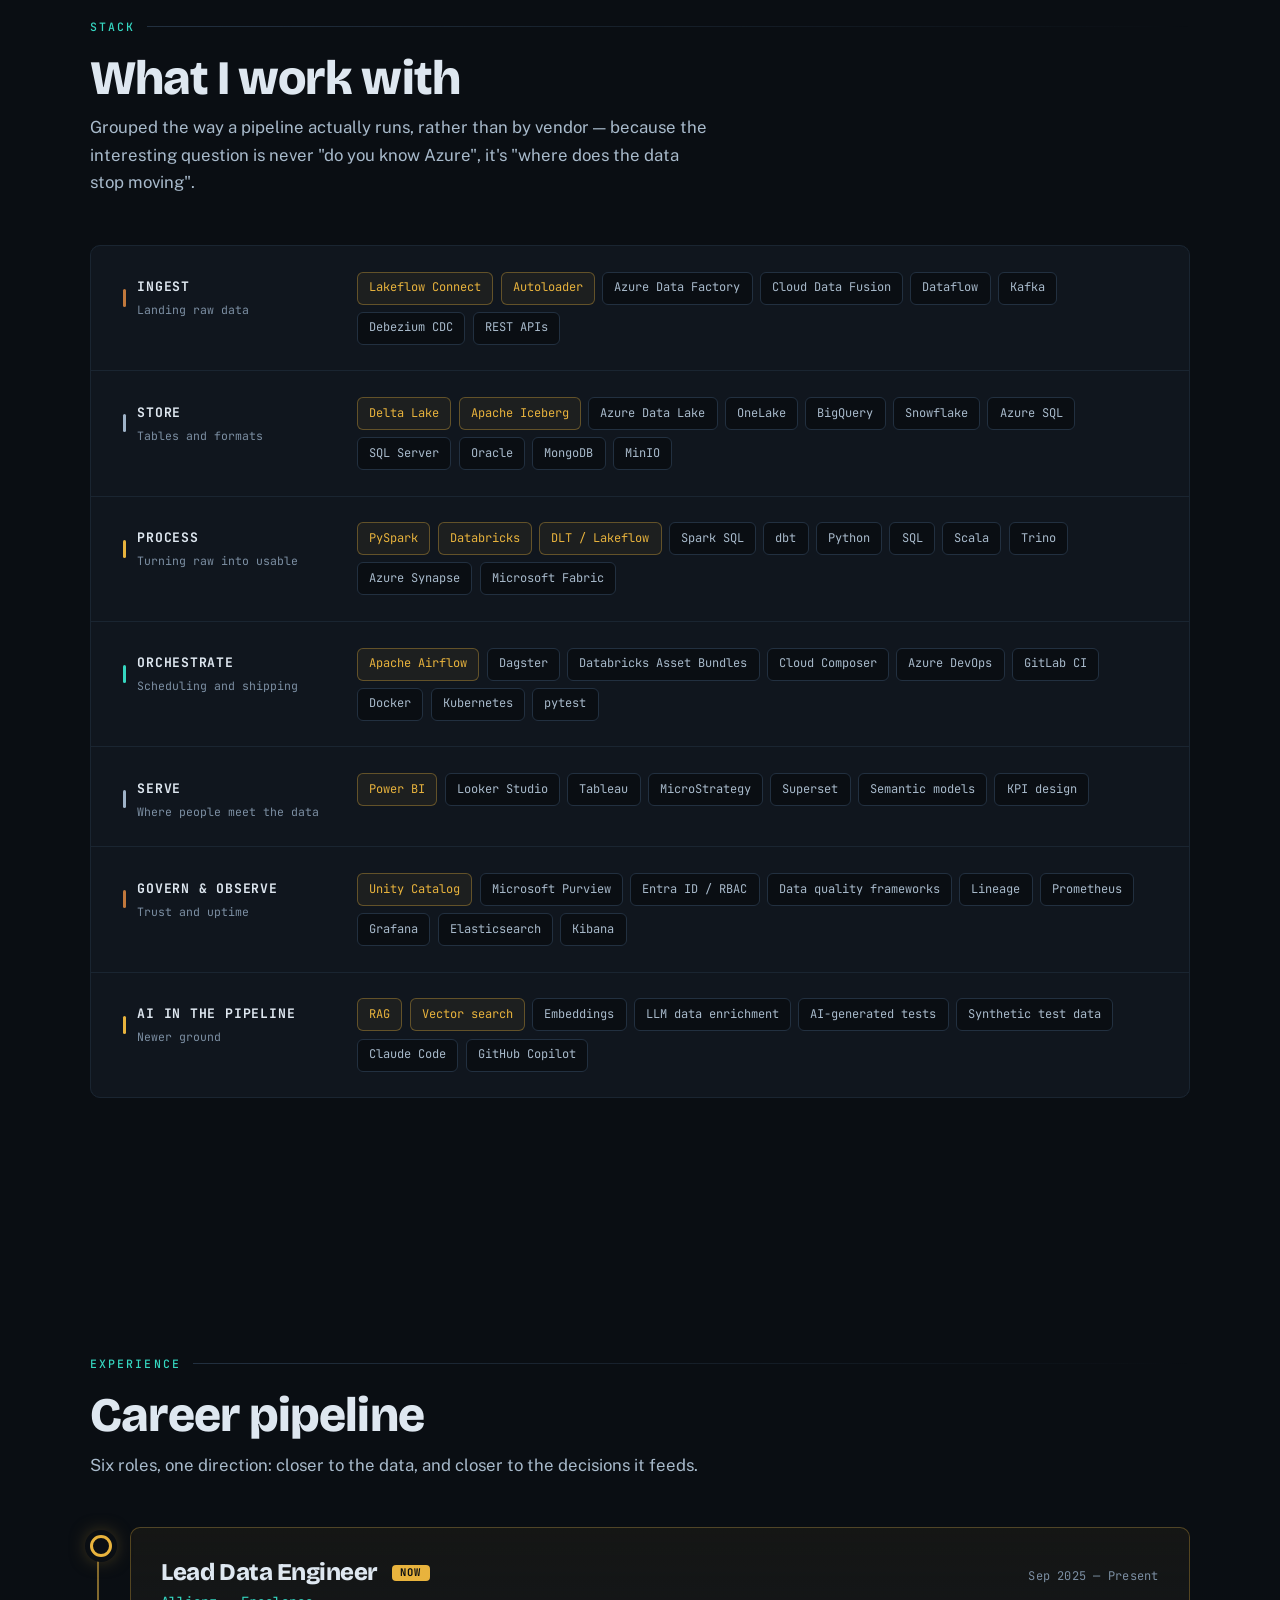
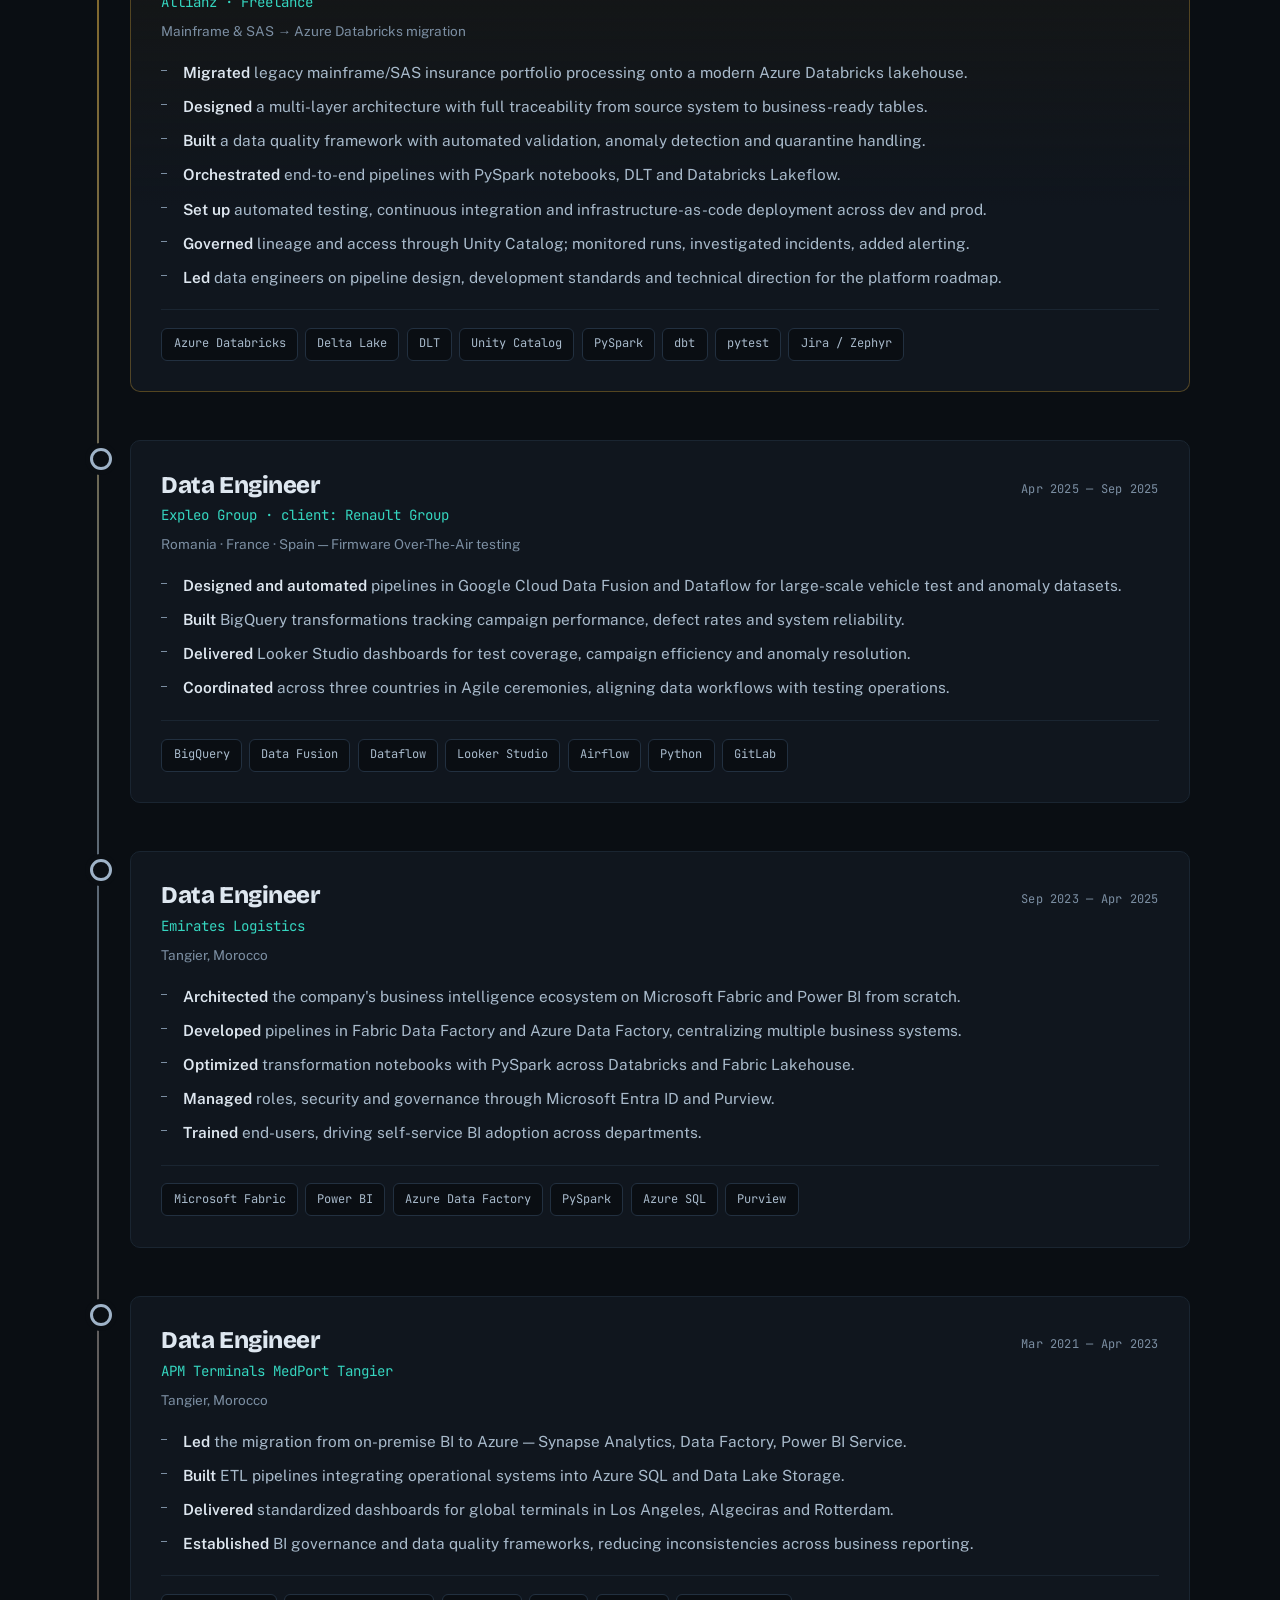
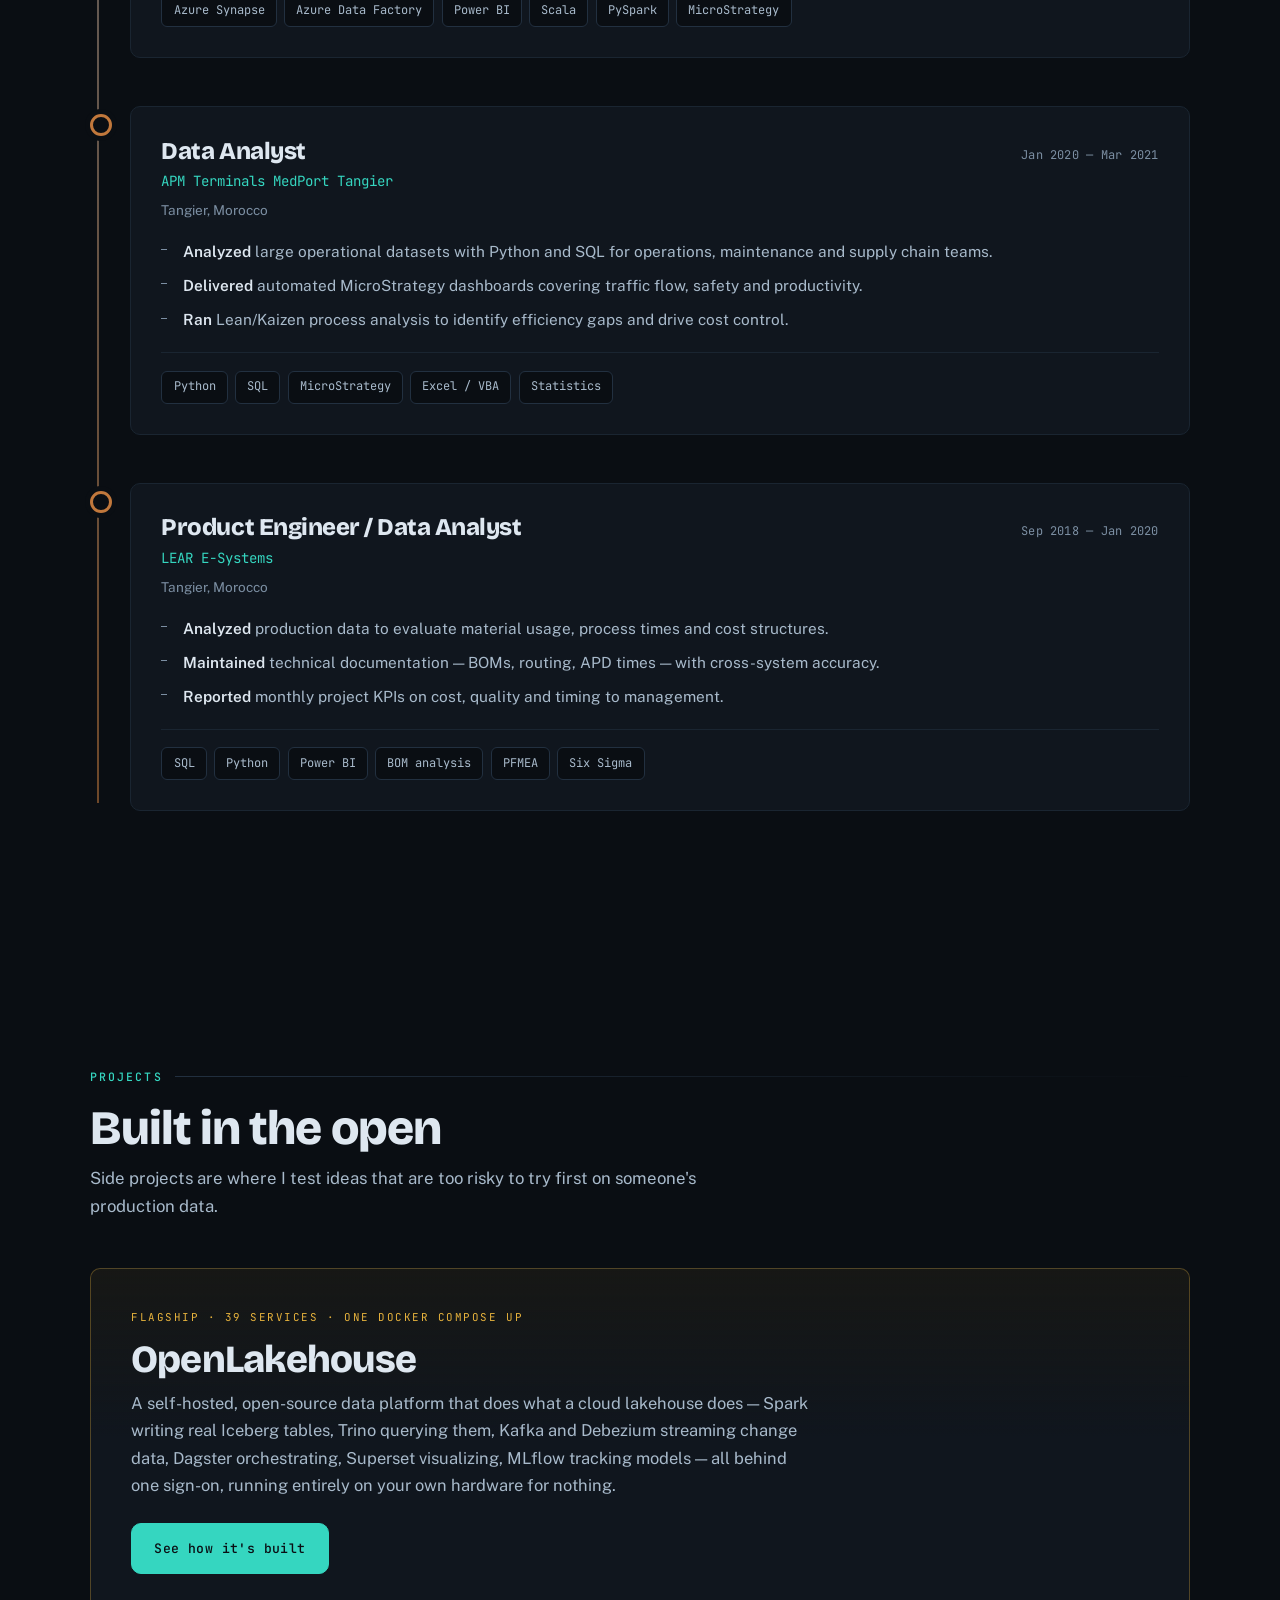
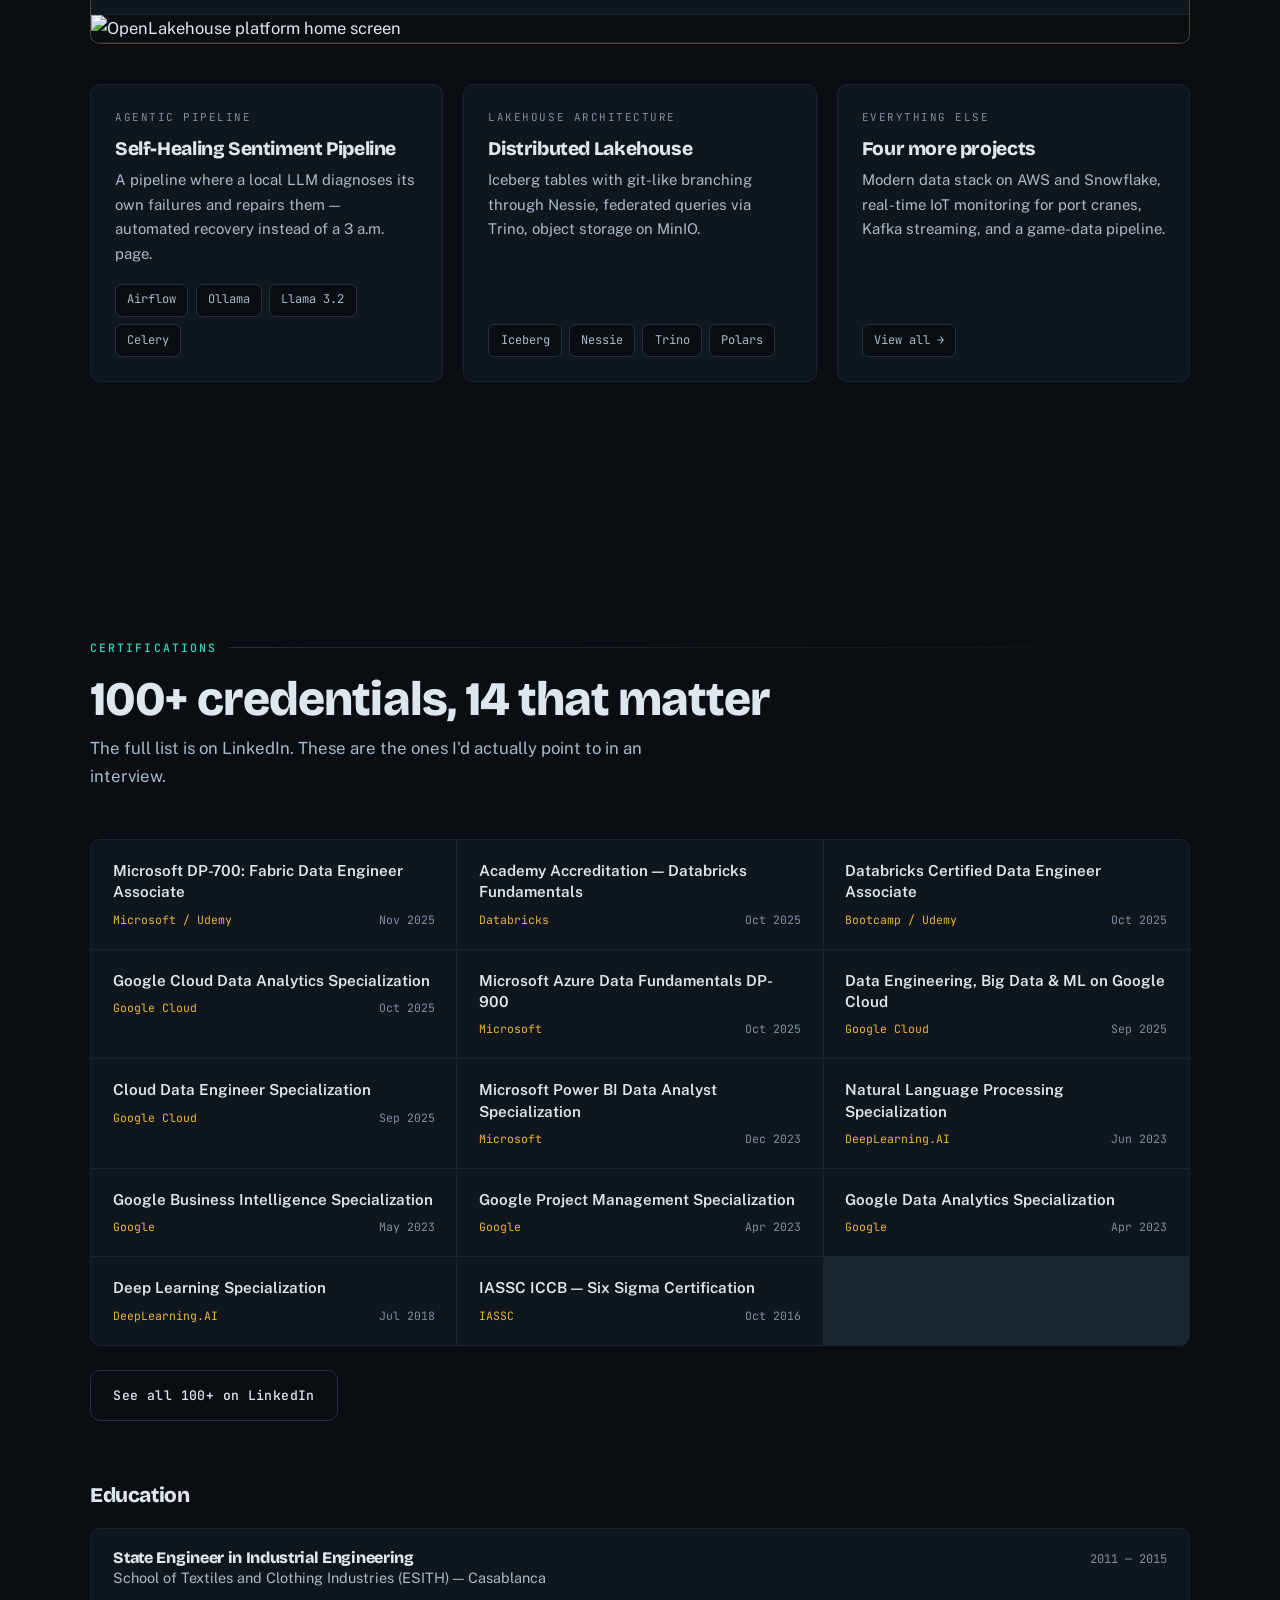
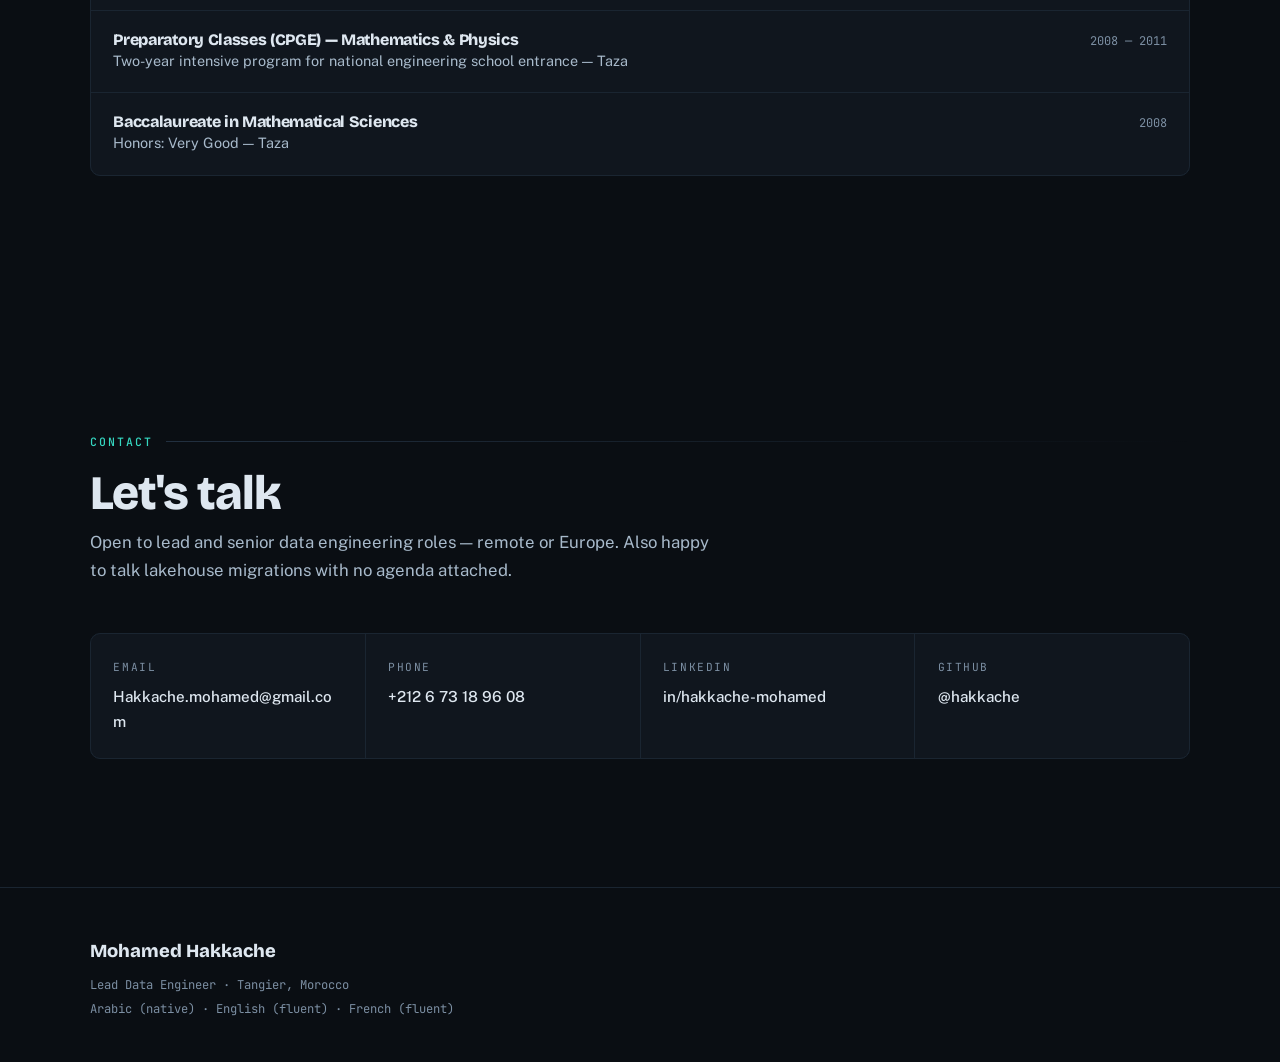
==== commit 43848fc9: "Rebuild portfolio: new design, Allianz role, projects page" ====
--- a/index.html
+++ b/index.html
@@ -1,2813 +1,691 @@
 <!DOCTYPE html>
 <html lang="en">
 <head>
-    <meta charset="UTF-8">
-    <meta name="viewport" content="width=device-width, initial-scale=1.0">
-    <meta name="description" content="Mohamed Hakkache - Senior Data Engineer with 6+ years experience in Azure, GCP, Databricks, and Microsoft Fabric. Expert in cloud data pipelines, big data analytics, and multi-cloud solutions. 100+ professional certifications.">
-    <meta name="keywords" content="Data Engineer, Cloud Architect, Azure Data Engineer, GCP Data Engineer,Apche Icberg Databricks, Microsoft Fabric, PySpark, Big Data, ETL, Data Analytics, Power BI, Machine Learning, Morocco, Tangier">
-    <meta name="author" content="Mohamed Hakkache">
-    <meta name="robots" content="index, follow">
-    <meta name="language" content="English">
-    <meta name="revisit-after" content="7 days">
-    <meta name="theme-color" content="#00f5ff">
-    
-    <!-- Open Graph / Facebook -->
-    <meta property="og:type" content="website">
-    <meta property="og:url" content="https://hakkache.github.io/">
-    <meta property="og:title" content="Mohamed Hakkache - Data Engineer & Data Architect">
-    <meta property="og:description" content="Senior Data Engineer specializing in Azure, GCP, Databricks & Microsoft Fabric. 6+ years experience building scalable cloud data solutions. 100+ certifications.">
-    <meta property="og:image" content="https://github.com/hakkache.png">
-    <meta property="og:locale" content="en_US">
-    <meta property="og:site_name" content="Mohamed Hakkache Portfolio">
-    
-    <!-- Twitter -->
-    <meta name="twitter:card" content="summary_large_image">
-    <meta name="twitter:url" content="https://hakkache.github.io/">
-    <meta name="twitter:title" content="Mohamed Hakkache - Data Engineer & Cloud Architect">
-    <meta name="twitter:description" content="Senior Data Engineer | Azure, GCP, Databricks Expert | 100+ Certifications | Building scalable cloud data solutions">
-    <meta name="twitter:image" content="https://github.com/hakkache.png">
-    
-    <!-- Canonical URL -->
-    <link rel="canonical" href="https://hakkache.github.io/">
-    
-    <!-- Favicon -->
-    <link rel="icon" type="image/svg+xml" href="data:image/svg+xml,<svg xmlns='http://www.w3.org/2000/svg' viewBox='0 0 100 100'><text y='.9em' font-size='90'>💻</text></svg>">
-    
-    <title>Mohamed Hakkache - Data Engineer & Cloud Architect | Azure, GCP, Databricks Expert</title>
-    
-    <!-- JSON-LD Structured Data -->
-    <script type="application/ld+json">
-    {
-      "@context": "https://schema.org",
-      "@type": "Person",
-      "name": "Mohamed Hakkache",
-      "jobTitle": "Data Engineer & Cloud Architect",
-      "description": "Senior Data Engineer with 6+ years experience specializing in Azure, Google Cloud Platform, Databricks, and Microsoft Fabric. Expert in building scalable data pipelines and cloud solutions.",
-      "url": "https://hakkache.github.io/",
-      "image": "https://github.com/hakkache.png",
-      "email": "Hakkache.mohamed@gmail.com",
-      "telephone": "+212673189608",
-      "address": {
-        "@type": "PostalAddress",
-        "addressLocality": "Tangier",
-        "addressCountry": "Morocco"
-      },
-      "sameAs": [
-        "https://www.linkedin.com/in/hakkache-mohamed/",
-        "https://github.com/hakkache"
-      ],
-      "alumniOf": {
-        "@type": "EducationalOrganization",
-        "name": "The School of Textiles and Clothing Industries (ESITH)",
-        "location": "Casablanca, Morocco"
-      },
-      "knowsAbout": [
-        "Data Engineering",
-        "Cloud Architecture",
-        "Microsoft Azure",
-        "Google Cloud Platform",
-        "Databricks",
-        "Microsoft Fabric",
-        "Apache Spark",
-        "PySpark",
-        "Python",
-        "SQL",
-        "ETL",
-        "Big Data",
-        "Machine Learning",
-        "Power BI",
-        "Data Analytics"
-      ],
-      "hasCredential": [
-        {
-          "@type": "EducationalOccupationalCredential",
-          "credentialCategory": "certificate",
-          "name": "Google Cloud Data Analytics Specialization",
-          "educationalLevel": "Professional Certificate"
-        },
-        {
-          "@type": "EducationalOccupationalCredential",
-          "credentialCategory": "certificate",
-          "name": "Microsoft Azure Data Fundamentals DP-900",
-          "educationalLevel": "Professional Certificate"
-        },
-        {
-          "@type": "EducationalOccupationalCredential",
-          "credentialCategory": "certificate",
-          "name": "Databricks Certified Data Engineer Associate",
-          "educationalLevel": "Professional Certificate"
-        }
-      ]
-    }
-    </script>
-    
-    <style>
-        * {
-            margin: 0;
-            padding: 0;
-            box-sizing: border-box;
-        }
-
-        :root {
-            --neon-cyan: #00f5ff;
-            --neon-purple: #bd00ff;
-            --neon-green: #00ff88;
-            --neon-pink: #ff00ff;
-            --neon-gold: #ffd700;
-            --neon-red: #ff0055;
-            --cyber-dark: #0a0e27;
-            --cyber-darker: #05070f;
-            --cyber-black: #000000;
-            --hud-glow: #e0e7ff;
-            --game-glass: rgba(10, 14, 39, 0.85);
-            --game-border: rgba(0, 245, 255, 0.5);
-            --health-bar: #00ff00;
-            --energy-bar: #00f5ff;
-            --xp-bar: #ffd700;
-        }
-
-        /* Game HUD Animations */
-        @keyframes scanlines {
-            0% { transform: translateY(0); }
-            100% { transform: translateY(10px); }
-        }
-
-        @keyframes levelUp {
-            0%, 100% { transform: scale(1); opacity: 1; }
-            50% { transform: scale(1.5); opacity: 0.8; }
-        }
-
-        @keyframes powerUp {
-            0% { transform: translateY(100%) scale(0) rotate(0deg); opacity: 0; }
-            50% { opacity: 1; }
-            100% { transform: translateY(-100%) scale(1.5) rotate(360deg); opacity: 0; }
-        }
-
-        @keyframes glitchGame {
-            0%, 100% { clip-path: inset(0 0 0 0); }
-            20% { clip-path: inset(10% 0 85% 0); transform: translateX(5px); }
-            40% { clip-path: inset(80% 0 15% 0); transform: translateX(-5px); }
-            60% { clip-path: inset(40% 0 40% 0); transform: translateX(3px); }
-            80% { clip-path: inset(5% 0 90% 0); transform: translateX(-3px); }
-        }
-
-        @keyframes hexagonSpin {
-            0% { transform: rotate(0deg); }
-            100% { transform: rotate(360deg); }
-        }
-
-        @keyframes digitalRain {
-            0% { transform: translateY(-100%); }
-            100% { transform: translateY(100vh); }
-        }
-
-        @keyframes float {
-            0%, 100% { transform: translateY(0px); }
-            50% { transform: translateY(-20px); }
-        }
-
-        @keyframes rotate3d {
-            0% { transform: rotateY(0deg); }
-            100% { transform: rotateY(360deg); }
-        }
-
-        @keyframes holographic {
-            0% { background-position: 0% 50%; }
-            50% { background-position: 100% 50%; }
-            100% { background-position: 0% 50%; }
-        }
-
-        @keyframes neonPulse {
-            0%, 100% {
-                box-shadow: 0 0 5px var(--primary),
-                            0 0 10px var(--primary),
-                            0 0 20px var(--primary),
-                            0 0 40px var(--primary);
-            }
-            50% {
-                box-shadow: 0 0 10px var(--primary),
-                            0 0 20px var(--primary),
-                            0 0 40px var(--primary),
-                            0 0 80px var(--primary),
-                            0 0 120px var(--primary);
-            }
-        }
-
-        @keyframes shimmer {
-            0% { background-position: -1000px 0; }
-            100% { background-position: 1000px 0; }
-        }
-
-        @keyframes gradientShift {
-            0% { background-position: 0% 50%; }
-            50% { background-position: 100% 50%; }
-            100% { background-position: 0% 50%; }
-        }
-
-        body {
-            font-family: 'Orbitron', 'Rajdhani', 'Inter', monospace;
-            background: #000000;
-            background-image: 
-                repeating-linear-gradient(0deg, rgba(0, 245, 255, 0.03) 0px, transparent 1px, transparent 2px, rgba(0, 245, 255, 0.03) 3px),
-                radial-gradient(circle at 20% 30%, rgba(0, 245, 255, 0.15) 0%, transparent 50%),
-                radial-gradient(circle at 80% 70%, rgba(189, 0, 255, 0.15) 0%, transparent 50%),
-                radial-gradient(circle at 50% 50%, rgba(0, 255, 136, 0.1) 0%, transparent 60%);
-            color: var(--hud-glow);
-            overflow-x: hidden;
-            line-height: 1.6;
-            position: relative;
-        }
-
-        /* Cyberpunk Scanlines Effect */
-        body::before {
-            content: '';
-            position: fixed;
-            top: 0;
-            left: 0;
-            width: 100%;
-            height: 100%;
-            background: repeating-linear-gradient(
-                0deg,
-                rgba(0, 0, 0, 0.1) 0px,
-                transparent 1px,
-                transparent 2px,
-                rgba(0, 0, 0, 0.1) 3px
-            );
-            pointer-events: none;
-            z-index: 9998;
-            animation: scanlines 10s linear infinite;
-        }
-
-        /* Game HUD Overlay */
-        body::after {
-            content: '';
-            position: fixed;
-            top: 0;
-            left: 0;
-            width: 100%;
-            height: 100%;
-            background: radial-gradient(circle at center, transparent 0%, rgba(0, 0, 0, 0.3) 100%);
-            pointer-events: none;
-            z-index: 9997;
-        }
-
-        /* Custom Scrollbar */
-        ::-webkit-scrollbar {
-            width: 12px;
-        }
-
-        ::-webkit-scrollbar-track {
-            background: var(--darker);
-        }
-
-        ::-webkit-scrollbar-thumb {
-            background: linear-gradient(180deg, var(--primary), var(--secondary));
-            border-radius: 10px;
-            border: 2px solid var(--darker);
-        }
-
-        ::-webkit-scrollbar-thumb:hover {
-            background: linear-gradient(180deg, var(--secondary), var(--accent));
-        }
-
-        /* Animated Grid Background with Particles */
-        .grid-background {
-            position: fixed;
-            top: 0;
-            left: 0;
-            width: 100%;
-            height: 100%;
-            background-image: 
-                radial-gradient(circle at 20% 50%, rgba(0, 245, 255, 0.1) 0%, transparent 50%),
-                radial-gradient(circle at 80% 80%, rgba(189, 0, 255, 0.1) 0%, transparent 50%),
-                radial-gradient(circle at 40% 20%, rgba(0, 255, 136, 0.1) 0%, transparent 50%),
-                linear-gradient(rgba(0, 245, 255, 0.03) 1px, transparent 1px),
-                linear-gradient(90deg, rgba(0, 245, 255, 0.03) 1px, transparent 1px);
-            background-size: 100% 100%, 100% 100%, 100% 100%, 50px 50px, 50px 50px;
-            animation: gridMove 20s linear infinite, gradientShift 15s ease infinite;
-            pointer-events: none;
-            z-index: 1;
-        }
-
-        @keyframes gridMove {
-            0% { transform: translate(0, 0); }
-            100% { transform: translate(50px, 50px); }
-        }
-
-        /* Floating Particles */
-        .particle {
-            position: fixed;
-            border-radius: 50%;
-            pointer-events: none;
-            z-index: 1;
-            animation: floatParticle 20s infinite;
-            opacity: 0.6;
-        }
-
-        @keyframes floatParticle {
-            0%, 100% {
-                transform: translate(0, 0) scale(1);
-                opacity: 0;
-            }
-            10% {
-                opacity: 0.6;
-            }
-            90% {
-                opacity: 0.6;
-            }
-            100% {
-                transform: translate(var(--tx), var(--ty)) scale(0);
-                opacity: 0;
-            }
-        }
-
-        /* Canvas for Data Visualization */
-        #dataCanvas {
-            position: fixed;
-            top: 0;
-            left: 0;
-            width: 100%;
-            height: 100%;
-            pointer-events: none;
-            z-index: 1;
-            opacity: 0.6;
-        }
-
-        /* Navigation */
-        nav {
-            position: fixed;
-            top: 0;
-            width: 100%;
-            background: linear-gradient(180deg, rgba(0, 0, 0, 0.95) 0%, rgba(10, 14, 39, 0.9) 100%);
-            backdrop-filter: blur(20px) saturate(180%);
-            -webkit-backdrop-filter: blur(20px) saturate(180%);
-            padding: 0.5rem 2rem;
-            z-index: 9999;
-            border-bottom: 3px solid var(--neon-cyan);
-            box-shadow: 0 0 20px rgba(0, 245, 255, 0.5),
-                        0 8px 32px rgba(0, 0, 0, 0.8),
-                        inset 0 -2px 10px rgba(0, 245, 255, 0.2);
-            transition: all 0.3s ease;
-            font-family: 'Orbitron', monospace;
-        }
-
-        nav.scrolled {
-            background: linear-gradient(180deg, rgba(0, 0, 0, 0.98) 0%, rgba(10, 14, 39, 0.95) 100%);
-            box-shadow: 0 0 30px rgba(0, 245, 255, 0.7),
-                        0 8px 32px rgba(0, 245, 255, 0.3);
-        }
-
-        /* HUD Corner Decorations */
-        nav::before,
-        nav::after {
-            content: '';
-            position: absolute;
-            width: 30px;
-            height: 30px;
-            border: 2px solid var(--neon-cyan);
-        }
-
-        nav::before {
-            top: 10px;
-            left: 10px;
-            border-right: none;
-            border-bottom: none;
-            box-shadow: -2px -2px 10px rgba(0, 245, 255, 0.5);
-        }
-
-        nav::after {
-            top: 10px;
-            right: 10px;
-            border-left: none;
-            border-bottom: none;
-            box-shadow: 2px -2px 10px rgba(0, 245, 255, 0.5);
-        }
-
-        .nav-container {
-            max-width: 1400px;
-            margin: 0 auto;
-            display: flex;
-            justify-content: space-between;
-            align-items: center;
-        }
-
-        .logo {
-            font-size: 1.3rem;
-            font-weight: 800;
-            background: linear-gradient(135deg, var(--neon-cyan), var(--neon-purple));
-            -webkit-background-clip: text;
-            background-clip: text;
-            -webkit-text-fill-color: transparent;
-            letter-spacing: 3px;
-            text-transform: uppercase;
-            position: relative;
-            padding: 0.5rem 1rem;
-            border: 2px solid var(--neon-cyan);
-            border-radius: 5px;
-            box-shadow: 0 0 20px rgba(0, 245, 255, 0.3),
-                        inset 0 0 10px rgba(0, 245, 255, 0.1);
-            animation: neonPulse 3s ease-in-out infinite;
-        }
-
-        .logo::before {
-            content: '► ';
-            color: var(--neon-green);
-            margin-right: 5px;
-            animation: blink 1s infinite;
-        }
-
-        .logo::after {
-            content: ' LVL 99';
-            position: absolute;
-            top: -15px;
-            right: -10px;
-            font-size: 0.6rem;
-            background: var(--neon-gold);
-            color: #000;
-            padding: 2px 8px;
-            border-radius: 10px;
-            font-weight: 900;
-            box-shadow: 0 0 10px var(--neon-gold);
-        }
-
-        nav ul {
-            display: flex;
-            gap: 2rem;
-            list-style: none;
-        }
-
-        nav a {
-            color: var(--neon-cyan);
-            text-decoration: none;
-            font-weight: 700;
-            transition: all 0.3s;
-            position: relative;
-            padding: 0.7rem 1.2rem;
-            text-transform: uppercase;
-            font-size: 0.85rem;
-            letter-spacing: 1px;
-            border: 1px solid transparent;
-        }
-
-        nav a::before {
-            content: '[ ';
-            color: var(--neon-purple);
-            opacity: 0;
-            transition: opacity 0.3s;
-        }
-
-        nav a::after {
-            content: ' ]';
-            color: var(--neon-purple);
-            opacity: 0;
-            transition: opacity 0.3s;
-        }
-
-        nav a:hover::before,
-        nav a:hover::after {
-            opacity: 1;
-        }
-
-        nav a:hover {
-            color: var(--neon-gold);
-            text-shadow: 0 0 10px var(--neon-gold);
-            background: rgba(0, 245, 255, 0.1);
-            border: 1px solid var(--neon-cyan);
-            border-radius: 3px;
-            box-shadow: 0 0 15px rgba(0, 245, 255, 0.3);
-        }
-
-        nav a.active {
-            color: var(--neon-green);
-            background: rgba(0, 255, 136, 0.1);
-            border: 1px solid var(--neon-green);
-            box-shadow: 0 0 20px rgba(0, 255, 136, 0.4);
-        }
-
-        /* Hero Section */
-        .hero {
-            min-height: 100vh;
-            display: flex;
-            align-items: center;
-            justify-content: center;
-            position: relative;
-            z-index: 2;
-            padding: 2rem;
-        }
-
-        .hero-content {
-            max-width: 1200px;
-            text-align: center;
-        }
-
-        .glitch {
-            font-size: clamp(3rem, 8vw, 6rem);
-            font-weight: 900;
-            text-transform: uppercase;
-            position: relative;
-            margin-bottom: 1rem;
-            color: var(--neon-cyan);
-            letter-spacing: 0.1em;
-            transform-style: preserve-3d;
-            animation: glitchGame 0.5s infinite alternate-reverse;
-            text-shadow: 
-                2px 2px 0 var(--neon-purple),
-                -2px -2px 0 var(--neon-green),
-                0 0 20px var(--neon-cyan),
-                0 0 40px var(--neon-cyan),
-                0 0 60px var(--neon-cyan),
-                0 0 80px var(--neon-purple);
-            font-family: 'Orbitron', monospace;
-        }
-
-        .glitch::before {
-            content: attr(data-text);
-            position: absolute;
-            left: -2px;
-            top: -2px;
-            background: linear-gradient(135deg, var(--primary), transparent);
-            -webkit-background-clip: text;
-            background-clip: text;
-            -webkit-text-fill-color: transparent;
-            opacity: 0.8;
-            animation: glitchAnim 3s infinite;
-        }
-
-        .glitch::after {
-            content: attr(data-text);
-            position: absolute;
-            left: 2px;
-            top: 2px;
-            background: linear-gradient(135deg, var(--secondary), transparent);
-            -webkit-background-clip: text;
-            background-clip: text;
-            -webkit-text-fill-color: transparent;
-            opacity: 0.8;
-            animation: glitchAnim 2s infinite reverse;
-        }
-
-        @keyframes glitchAnim {
-            0%, 90%, 100% {
-                transform: translate(0);
-            }
-            20% {
-                transform: translate(-2px, 2px);
-            }
-            40% {
-                transform: translate(-2px, -2px);
-            }
-            60% {
-                transform: translate(2px, 2px);
-            }
-            80% {
-                transform: translate(2px, -2px);
-            }
-        }
-
-        @keyframes glow {
-            from { filter: drop-shadow(0 0 20px rgba(0, 245, 255, 0.5)) drop-shadow(0 0 40px rgba(189, 0, 255, 0.3)); }
-            to { filter: drop-shadow(0 0 40px rgba(189, 0, 255, 0.8)) drop-shadow(0 0 60px rgba(0, 255, 136, 0.5)); }
-        }
-
-        .typing-text {
-            font-size: clamp(1.5rem, 4vw, 2.5rem);
-            color: var(--neon-green);
-            margin-bottom: 1.5rem;
-            font-weight: 600;
-            min-height: 60px;
-            font-family: 'Courier New', monospace;
-            text-shadow: 0 0 10px var(--neon-green);
-            position: relative;
-            padding-left: 30px;
-        }
-
-        .typing-text::before {
-            content: '>';
-            position: absolute;
-            left: 0;
-            color: var(--neon-cyan);
-            animation: blink 0.7s infinite;
-        }
-
-        .cursor {
-            display: inline-block;
-            width: 12px;
-            height: 30px;
-            background: var(--neon-green);
-            animation: blink 0.7s infinite;
-            box-shadow: 0 0 10px var(--neon-green);
-            margin-left: 3px;
-        }
-
-        @keyframes blink {
-            0%, 50% { opacity: 1; }
-            51%, 100% { opacity: 0; }
-        }
-
-        .hero-description {
-            font-size: clamp(1rem, 2vw, 1.3rem);
-            color: rgba(224, 231, 255, 0.7);
-            margin-bottom: 3rem;
-            max-width: 800px;
-            margin-left: auto;
-            margin-right: auto;
-        }
-
-        .cta-buttons {
-            display: flex;
-            gap: 1.5rem;
-            justify-content: center;
-            flex-wrap: wrap;
-        }
-
-        .btn {
-            padding: 1.2rem 2.5rem;
-            background: linear-gradient(135deg, rgba(0, 245, 255, 0.2), rgba(189, 0, 255, 0.2));
-            color: var(--neon-cyan);
-            text-decoration: none;
-            border-radius: 0;
-            font-weight: 700;
-            transition: all 0.4s cubic-bezier(0.4, 0, 0.2, 1);
-            border: 2px solid var(--neon-cyan);
-            border-left: 5px solid var(--neon-cyan);
-            position: relative;
-            overflow: hidden;
-            text-transform: uppercase;
-            letter-spacing: 2px;
-            font-size: 0.9rem;
-            transform-style: preserve-3d;
-            cursor: pointer;
-            font-family: 'Orbitron', monospace;
-            clip-path: polygon(0 0, calc(100% - 15px) 0, 100% 15px, 100% 100%, 15px 100%, 0 calc(100% - 15px));
-            box-shadow: 0 0 20px rgba(0, 245, 255, 0.3),
-                        inset 0 0 20px rgba(0, 245, 255, 0.1);
-        }
-
-        .btn::before {
-            content: '▸ ';
-            color: var(--neon-green);
-            margin-right: 10px;
-            animation: blink 1.5s infinite;
-        }
-
-        .btn::before {
-            content: '';
-            position: absolute;
-            top: 50%;
-            left: 50%;
-            width: 0;
-            height: 0;
-            border-radius: 50%;
-            background: rgba(255, 255, 255, 0.3);
-            transform: translate(-50%, -50%);
-            transition: width 0.6s, height 0.6s;
-        }
-
-        .btn::after {
-            content: '';
-            position: absolute;
-            top: -50%;
-            left: -50%;
-            width: 200%;
-            height: 200%;
-            background: linear-gradient(45deg, transparent, rgba(255, 255, 255, 0.1), transparent);
-            transform: rotate(45deg);
-            animation: shimmer 3s infinite;
-        }
-
-        .btn:hover::before {
-            width: 300px;
-            height: 300px;
-        }
-
-        .btn:hover {
-            transform: translateY(-3px) scale(1.05);
-            background: linear-gradient(135deg, rgba(0, 245, 255, 0.4), rgba(189, 0, 255, 0.4));
-            color: #fff;
-            border-color: var(--neon-gold);
-            border-left-color: var(--neon-gold);
-            box-shadow: 0 0 40px rgba(0, 245, 255, 0.8),
-                        0 0 60px rgba(189, 0, 255, 0.5),
-                        inset 0 0 30px rgba(0, 245, 255, 0.2);
-            animation: neonPulse 1s infinite;
-        }
-
-        .btn:active {
-            transform: translateY(0) scale(0.98);
-        }
-
-        .btn-outline {
-            background: rgba(0, 0, 0, 0.5);
-            border: 2px solid var(--neon-purple);
-            border-left: 5px solid var(--neon-purple);
-            color: var(--neon-purple);
-        }
-
-        .btn-outline:hover {
-            background: linear-gradient(135deg, rgba(189, 0, 255, 0.3), rgba(255, 0, 255, 0.3));
-            border-color: var(--neon-pink);
-            border-left-color: var(--neon-pink);
-            color: #fff;
-            box-shadow: 0 0 40px rgba(189, 0, 255, 0.8),
-                        inset 0 0 30px rgba(189, 0, 255, 0.2);
-        }
-
-        /* Section Styling */
-        section {
-            padding: 8rem 2rem;
-            position: relative;
-            z-index: 2;
-        }
-
-        .container {
-            max-width: 1400px;
-            margin: 0 auto;
-        }
-
-        .section-title {
-            font-size: clamp(2.5rem, 5vw, 4rem);
-            text-align: center;
-            margin-bottom: 4rem;
-            position: relative;
-            display: inline-block;
-            left: 50%;
-            transform: translateX(-50%);
-            font-family: 'Orbitron', monospace;
-        }
-
-        .section-title::before {
-            content: '[ MISSION: ';
-            color: var(--neon-cyan);
-            margin-right: 1rem;
-            font-weight: 700;
-            font-size: 0.5em;
-            text-shadow: 0 0 10px var(--neon-cyan);
-        }
-
-        .section-title::after {
-            content: ' ]';
-            color: var(--neon-cyan);
-            margin-left: 1rem;
-            font-weight: 700;
-            font-size: 0.5em;
-            text-shadow: 0 0 10px var(--neon-cyan);
-        }
-
-        .section-title span {
-            color: var(--neon-purple);
-            text-shadow: 0 0 20px var(--neon-purple),
-                        0 0 40px var(--neon-purple);
-            animation: neonPulse 3s ease-in-out infinite;
-        }
-
-        /* Stats Dashboard */
-        .stats-grid {
-            display: grid;
-            grid-template-columns: repeat(auto-fit, minmax(250px, 1fr));
-            gap: 2rem;
-            margin-top: 4rem;
-        }
-
-        .stat-card {
-            background: linear-gradient(135deg, rgba(0, 0, 0, 0.8), rgba(10, 14, 39, 0.7));
-            backdrop-filter: blur(10px) saturate(180%);
-            -webkit-backdrop-filter: blur(10px) saturate(180%);
-            border: 2px solid var(--neon-cyan);
-            border-left: 5px solid var(--neon-cyan);
-            border-radius: 0;
-            padding: 2.5rem;
-            text-align: center;
-            position: relative;
-            overflow: hidden;
-            transition: all 0.5s cubic-bezier(0.4, 0, 0.2, 1);
-            cursor: pointer;
-            transform-style: preserve-3d;
-            perspective: 1000px;
-            clip-path: polygon(0 0, calc(100% - 20px) 0, 100% 20px, 100% 100%, 20px 100%, 0 calc(100% - 20px));
-            box-shadow: 0 0 30px rgba(0, 245, 255, 0.3),
-                        inset 0 0 30px rgba(0, 245, 255, 0.05);
-        }
-
-        .stat-card::after {
-            content: '';
-            position: absolute;
-            top: 0;
-            left: 0;
-            width: 100%;
-            height: 3px;
-            background: linear-gradient(90deg, 
-                var(--neon-cyan) 0%, 
-                var(--neon-purple) 50%, 
-                var(--neon-green) 100%);
-            box-shadow: 0 0 10px var(--neon-cyan);
-            animation: gradientShift 3s ease infinite;
-            background-size: 200% 100%;
-        }
-
-        .stat-card::before {
-            content: '';
-            position: absolute;
-            top: -50%;
-            left: -50%;
-            width: 200%;
-            height: 200%;
-            background: linear-gradient(45deg, transparent, rgba(0, 245, 255, 0.1), transparent);
-            transform: rotate(45deg);
-            transition: all 0.6s;
-        }
-
-        .stat-card:hover::before {
-            left: 100%;
-        }
-
-        .stat-card:hover {
-            transform: translateY(-15px) rotateX(5deg) rotateY(5deg) scale(1.05);
-            border-color: var(--primary);
-            box-shadow: 0 25px 80px rgba(0, 245, 255, 0.4),
-                        0 0 50px rgba(189, 0, 255, 0.3),
-                        inset 0 0 30px rgba(0, 245, 255, 0.1);
-            background: rgba(10, 14, 39, 0.7);
-        }
-
-        .stat-card::after {
-            content: '';
-            position: absolute;
-            top: -50%;
-            left: -50%;
-            width: 200%;
-            height: 200%;
-            background: linear-gradient(45deg, transparent 30%, rgba(0, 245, 255, 0.1) 50%, transparent 70%);
-            transform: rotate(45deg);
-            transition: all 0.6s;
-        }
-
-        .stat-card:hover::after {
-            left: 100%;
-        }
-
-        .stat-number {
-            font-size: 4rem;
-            font-weight: 900;
-            color: var(--neon-cyan);
-            margin-bottom: 0.5rem;
-            transition: all 0.3s;
-            font-family: 'Orbitron', monospace;
-            text-shadow: 0 0 20px var(--neon-cyan),
-                        0 0 40px var(--neon-cyan);
-            position: relative;
-        }
-
-        .stat-number::after {
-            content: '+';
-            font-size: 0.5em;
-            color: var(--neon-green);
-            position: absolute;
-            top: 0;
-            right: -20px;
-        }
-
-        .stat-card:hover .stat-number {
-            transform: scale(1.15);
-            animation: levelUp 0.5s ease;
-            color: var(--neon-gold);
-            text-shadow: 0 0 30px var(--neon-gold),
-                        0 0 50px var(--neon-gold);
-        }
-
-        .stat-label {
-            color: var(--neon-green);
-            font-size: 1.2rem;
-            font-weight: 600;
-            text-transform: uppercase;
-            letter-spacing: 3px;
-            font-family: 'Orbitron', monospace;
-            text-shadow: 0 0 10px var(--neon-green);
-        }
-
-        .stat-icon {
-            font-size: 3rem;
-            margin-bottom: 1rem;
-            filter: drop-shadow(0 0 15px var(--neon-gold));
-            animation: float 3s ease-in-out infinite;
-        }
-
-        /* Skills Matrix */
-        .skills-matrix {
-            display: grid;
-            grid-template-columns: repeat(auto-fit, minmax(320px, 1fr));
-            gap: 2rem;
-            margin-top: 3rem;
-        }
-
-        .skill-box {
-            background: rgba(10, 14, 39, 0.6);
-            backdrop-filter: blur(10px);
-            border: 2px solid;
-            border-image: linear-gradient(135deg, var(--primary), var(--secondary), var(--accent)) 1;
-            border-radius: 20px;
-            padding: 2rem;
-            transition: all 0.5s cubic-bezier(0.4, 0, 0.2, 1);
-            position: relative;
-            overflow: hidden;
-            transform-style: preserve-3d;
-        }
-
-        .skill-box::before {
-            content: '';
-            position: absolute;
-            top: 0;
-            left: 0;
-            right: 0;
-            bottom: 0;
-            border-radius: 18px;
-            padding: 2px;
-            background: linear-gradient(135deg, var(--primary), var(--secondary), var(--accent));
-            -webkit-mask: linear-gradient(#fff 0 0) content-box, linear-gradient(#fff 0 0);
-            -webkit-mask-composite: xor;
-            mask-composite: exclude;
-            opacity: 0;
-            transition: opacity 0.5s;
-        }
-
-        .skill-box::after {
-            content: '';
-            position: absolute;
-            top: 0;
-            left: -100%;
-            width: 100%;
-            height: 100%;
-            background: linear-gradient(90deg, transparent, rgba(0, 245, 255, 0.1), transparent);
-            transition: left 0.5s;
-        }
-
-        .skill-box:hover::after {
-            left: 100%;
-        }
-
-        .skill-box:hover {
-            transform: translateY(-8px) scale(1.02);
-            box-shadow: 0 20px 60px rgba(0, 245, 255, 0.3),
-                        0 0 40px rgba(189, 0, 255, 0.2);
-            background: rgba(10, 14, 39, 0.8);
-        }
-
-        .skill-box:hover::before {
-            opacity: 1;
-        }
-
-        .skill-header {
-            display: flex;
-            align-items: center;
-            gap: 1rem;
-            margin-bottom: 1.5rem;
-        }
-
-        .skill-icon {
-            font-size: 2.5rem;
-        }
-
-        .skill-title {
-            color: var(--neon-cyan);
-            font-size: 1.5rem;
-            font-weight: 700;
-            font-family: 'Orbitron', monospace;
-            text-transform: uppercase;
-            text-shadow: 0 0 15px var(--neon-cyan);
-            letter-spacing: 2px;
-        }
-
-        .skill-items {
-            display: flex;
-            flex-wrap: wrap;
-            gap: 0.7rem;
-        }
-
-        .skill-tag {
-            background: rgba(0, 0, 0, 0.6);
-            border: 1px solid var(--neon-green);
-            border-left: 3px solid var(--neon-green);
-            padding: 0.6rem 1.2rem;
-            border-radius: 0;
-            font-size: 0.85rem;
-            transition: all 0.4s cubic-bezier(0.4, 0, 0.2, 1);
-            cursor: pointer;
-            font-weight: 600;
-            position: relative;
-            overflow: hidden;
-            color: var(--neon-green);
-            font-family: 'Courier New', monospace;
-            text-transform: uppercase;
-            letter-spacing: 1px;
-            box-shadow: 0 0 10px rgba(0, 255, 136, 0.2),
-                        inset 0 0 10px rgba(0, 255, 136, 0.05);
-        }
-
-        .skill-tag::before {
-            content: '●';
-            margin-right: 5px;
-            color: var(--neon-gold);
-            animation: blink 2s infinite;
-        }
-
-        .skill-tag::before {
-            content: '';
-            position: absolute;
-            top: 0;
-            left: -100%;
-            width: 100%;
-            height: 100%;
-            background: linear-gradient(90deg, transparent, rgba(255, 255, 255, 0.2), transparent);
-            transition: left 0.5s;
-        }
-
-        .skill-tag:hover::before {
-            left: 100%;
-        }
-
-        .skill-tag:hover {
-            background: rgba(0, 255, 136, 0.2);
-            border-color: var(--neon-gold);
-            border-left-color: var(--neon-gold);
-            color: var(--neon-gold);
-            transform: translateY(-3px) scale(1.08);
-            box-shadow: 0 8px 25px rgba(0, 255, 136, 0.5),
-                        0 0 30px rgba(255, 215, 0, 0.3),
-                        inset 0 0 20px rgba(0, 255, 136, 0.2);
-            animation: powerUp 0.5s ease;
-        }
-
-        /* Experience Timeline */
-        .timeline {
-            position: relative;
-            padding: 2rem 0;
-        }
-
-        .timeline::before {
-            content: '';
-            position: absolute;
-            left: 50%;
-            top: 0;
-            bottom: 0;
-            width: 4px;
-            background: linear-gradient(180deg, var(--neon-cyan), var(--neon-purple), var(--neon-green), var(--neon-gold));
-            transform: translateX(-50%);
-            box-shadow: 0 0 20px var(--neon-cyan),
-                        0 0 40px var(--neon-purple);
-            animation: gradientShift 5s ease infinite;
-            background-size: 100% 200%;
-        }
-
-        .timeline-item {
-            margin-bottom: 4rem;
-            position: relative;
-            width: 45%;
-        }
-
-        .timeline-item:nth-child(odd) {
-            left: 0;
-            padding-right: 4rem;
-        }
-
-        .timeline-item:nth-child(even) {
-            left: 55%;
-            padding-left: 4rem;
-        }
-
-        .timeline-dot {
-            position: absolute;
-            top: 0;
-            width: 25px;
-            height: 25px;
-            border-radius: 50%;
-            background: radial-gradient(circle, var(--primary), var(--secondary));
-            border: 4px solid var(--darker);
-            box-shadow: 0 0 30px var(--primary),
-                        0 0 50px var(--secondary),
-                        inset 0 0 10px rgba(255, 255, 255, 0.5);
-            z-index: 1;
-            animation: dotPulse 2s ease-in-out infinite;
-        }
-
-        @keyframes dotPulse {
-            0%, 100% {
-                transform: scale(1);
-                box-shadow: 0 0 30px var(--primary),
-                            0 0 50px var(--secondary),
-                            inset 0 0 10px rgba(255, 255, 255, 0.5);
-            }
-            50% {
-                transform: scale(1.2);
-                box-shadow: 0 0 40px var(--primary),
-                            0 0 70px var(--secondary),
-                            0 0 90px var(--accent),
-                            inset 0 0 15px rgba(255, 255, 255, 0.8);
-            }
-        }
-
-        .timeline-item:nth-child(odd) .timeline-dot {
-            right: -12.5px;
-        }
-
-        .timeline-item:nth-child(even) .timeline-dot {
-            left: -12.5px;
-        }
-
-        .timeline-content {
-            background: linear-gradient(135deg, rgba(0, 0, 0, 0.85), rgba(10, 14, 39, 0.75));
-            backdrop-filter: blur(10px);
-            border: 2px solid var(--neon-cyan);
-            border-left: 5px solid var(--neon-cyan);
-            border-radius: 0;
-            padding: 2rem;
-            transition: all 0.5s cubic-bezier(0.4, 0, 0.2, 1);
-            transform-style: preserve-3d;
-            position: relative;
-            clip-path: polygon(0 0, calc(100% - 15px) 0, 100% 15px, 100% 100%, 15px 100%, 0 calc(100% - 15px));
-            box-shadow: 0 0 20px rgba(0, 245, 255, 0.2),
-                        inset 0 0 20px rgba(0, 245, 255, 0.05);
-        }
-
-        .timeline-content::after {
-            content: 'COMPLETED';
-            position: absolute;
-            top: 10px;
-            right: 10px;
-            background: var(--neon-green);
-            color: #000;
-            padding: 3px 10px;
-            font-size: 0.7rem;
-            font-weight: 900;
-            letter-spacing: 1px;
-            box-shadow: 0 0 10px var(--neon-green);
-            font-family: 'Orbitron', monospace;
-        }
-
-        .timeline-content::before {
-            content: '';
-            position: absolute;
-            top: -2px;
-            left: -2px;
-            right: -2px;
-            bottom: -2px;
-            background: linear-gradient(135deg, var(--primary), var(--secondary), var(--accent));
-            border-radius: 20px;
-            z-index: -1;
-            opacity: 0;
-            transition: opacity 0.5s;
-        }
-
-        .timeline-content:hover {
-            transform: scale(1.03) translateZ(20px);
-            box-shadow: 0 20px 60px rgba(0, 245, 255, 0.4),
-                        0 0 40px rgba(189, 0, 255, 0.2);
-            background: rgba(10, 14, 39, 0.8);
-        }
-
-        .timeline-content:hover::before {
-            opacity: 0.3;
-        }
-
-        .job-title {
-            color: var(--neon-cyan);
-            font-size: 1.8rem;
-            font-weight: 700;
-            margin-bottom: 0.5rem;
-            font-family: 'Orbitron', monospace;
-            text-shadow: 0 0 15px var(--neon-cyan);
-            text-transform: uppercase;
-            letter-spacing: 1px;
-        }
-
-        .job-title::before {
-            content: '▸ ';
-            color: var(--neon-gold);
-            margin-right: 10px;
-        }
-
-        .company {
-            color: var(--neon-green);
-            font-size: 1.2rem;
-            margin-bottom: 0.5rem;
-            font-weight: 600;
-            font-family: 'Courier New', monospace;
-            text-shadow: 0 0 10px var(--neon-green);
-        }
-
-        .company::before {
-            content: '[ FACTION: ';
-            color: var(--neon-purple);
-            font-size: 0.8em;
-        }
-
-        .company::after {
-            content: ' ]';
-            color: var(--neon-purple);
-            font-size: 0.8em;
-        }
-
-        .date {
-            color: rgba(224, 231, 255, 0.6);
-            font-size: 0.95rem;
-            margin-bottom: 1.5rem;
-            font-style: italic;
-        }
-
-        .job-highlights {
-            list-style: none;
-        }
-
-        .job-highlights li {
-            padding-left: 1.5rem;
-            margin-bottom: 0.8rem;
-            position: relative;
-            color: rgba(224, 231, 255, 0.85);
-            line-height: 1.6;
-        }
-
-        .job-highlights li::before {
-            content: '▹';
-            position: absolute;
-            left: 0;
-            color: var(--accent);
-            font-weight: bold;
-            font-size: 1.2rem;
-        }
-
-        /* Certifications */
-        .cert-grid {
-            display: grid;
-            grid-template-columns: repeat(auto-fill, minmax(300px, 1fr));
-            gap: 1.5rem;
-            margin-top: 3rem;
-        }
-
-        .cert-card {
-            background: linear-gradient(135deg, rgba(0, 0, 0, 0.8), rgba(10, 14, 39, 0.7));
-            backdrop-filter: blur(10px);
-            border: 2px solid var(--neon-gold);
-            border-top: 3px solid var(--neon-gold);
-            border-radius: 0;
-            padding: 1.8rem;
-            transition: all 0.4s cubic-bezier(0.4, 0, 0.2, 1);
-            cursor: pointer;
-            position: relative;
-            overflow: hidden;
-            text-decoration: none;
-            color: inherit;
-            display: block;
-            transform-style: preserve-3d;
-            clip-path: polygon(10px 0, 100% 0, 100% calc(100% - 10px), calc(100% - 10px) 100%, 0 100%, 0 10px);
-            box-shadow: 0 0 20px rgba(255, 215, 0, 0.2),
-                        inset 0 0 20px rgba(255, 215, 0, 0.05);
-        }
-
-        .cert-card::before {
-            content: '🏆';
-            position: absolute;
-            top: 10px;
-            left: 10px;
-            font-size: 1.5rem;
-            filter: drop-shadow(0 0 10px var(--neon-gold));
-            animation: float 3s ease-in-out infinite;
-        }
-
-        .cert-card::after {
-            content: '';
-            position: absolute;
-            top: 50%;
-            left: 50%;
-            width: 0;
-            height: 0;
-            background: radial-gradient(circle, rgba(0, 245, 255, 0.2), transparent);
-            transform: translate(-50%, -50%);
-            transition: width 0.6s, height 0.6s;
-            border-radius: 50%;
-            z-index: 0;
-        }
-
-        .cert-card::before {
-            content: '🔗';
-            position: absolute;
-            top: 10px;
-            right: 10px;
-            font-size: 1.5rem;
-            opacity: 0;
-            transition: opacity 0.3s;
-        }
-
-        .cert-card:hover::before {
-            opacity: 1;
-        }
-
-        .cert-card:hover {
-            border-color: var(--primary);
-            transform: translateY(-8px) scale(1.03);
-            box-shadow: 0 15px 40px rgba(0, 245, 255, 0.3),
-                        0 0 30px rgba(189, 0, 255, 0.2);
-            background: rgba(10, 14, 39, 0.8);
-        }
-
-        .cert-card:hover::after {
-            width: 300px;
-            height: 300px;
-        }
-
-        .cert-title {
-            color: var(--neon-cyan);
-            font-weight: 700;
-            margin-bottom: 0.7rem;
-            font-size: 1.1rem;
-            font-family: 'Orbitron', monospace;
-            text-shadow: 0 0 10px var(--neon-cyan);
-        }
-
-        .cert-org {
-            color: var(--neon-gold);
-            font-size: 0.95rem;
-            font-weight: 600;
-            font-family: 'Courier New', monospace;
-            text-shadow: 0 0 5px var(--neon-gold);
-        }
-
-        .cert-date {
-            color: rgba(224, 231, 255, 0.5);
-            font-size: 0.85rem;
-            margin-top: 0.3rem;
-        }
-
-        /* Contact Section */
-        .contact-grid {
-            display: grid;
-            grid-template-columns: repeat(auto-fit, minmax(280px, 1fr));
-            gap: 2rem;
-            margin-top: 3rem;
-        }
-
-        .contact-card {
-            background: linear-gradient(135deg, rgba(0, 0, 0, 0.9), rgba(10, 14, 39, 0.8));
-            border: 2px solid var(--neon-purple);
-            border-left: 5px solid var(--neon-purple);
-            border-radius: 0;
-            padding: 2rem;
-            text-align: center;
-            transition: all 0.4s;
-            cursor: pointer;
-            text-decoration: none;
-            color: var(--hud-glow);
-            display: block;
-            clip-path: polygon(0 0, calc(100% - 15px) 0, 100% 15px, 100% 100%, 15px 100%, 0 calc(100% - 15px));
-            box-shadow: 0 0 20px rgba(189, 0, 255, 0.2),
-                        inset 0 0 20px rgba(189, 0, 255, 0.05);
-            position: relative;
-        }
-
-        .contact-card::before {
-            content: 'ACTIVE';
-            position: absolute;
-            top: 5px;
-            right: 5px;
-            background: var(--neon-green);
-            color: #000;
-            padding: 2px 6px;
-            font-size: 0.6rem;
-            font-weight: 900;
-            letter-spacing: 1px;
-            box-shadow: 0 0 8px var(--neon-green);
-            animation: blink 2s infinite;
-        }
-
-        .contact-card:hover {
-            border-color: var(--neon-cyan);
-            border-left-color: var(--neon-cyan);
-            transform: translateY(-10px) scale(1.05);
-            box-shadow: 0 20px 60px rgba(0, 245, 255, 0.4),
-                        0 0 40px rgba(189, 0, 255, 0.3),
-                        inset 0 0 30px rgba(0, 245, 255, 0.1);
-            background: linear-gradient(135deg, rgba(0, 245, 255, 0.2), rgba(189, 0, 255, 0.2));
-        }
-
-        .contact-icon {
-            font-size: 3rem;
-            margin-bottom: 1rem;
-        }
-
-        .contact-label {
-            font-size: 1.2rem;
-            font-weight: 700;
-            margin-bottom: 0.5rem;
-            color: var(--neon-cyan);
-            font-family: 'Orbitron', monospace;
-            text-transform: uppercase;
-            letter-spacing: 2px;
-            text-shadow: 0 0 10px var(--neon-cyan);
-        }
-
-        .contact-info {
-            color: rgba(224, 231, 255, 0.8);
-            font-size: 0.95rem;
-        }
-
-        /* Footer */
-        footer {
-            background: rgba(5, 7, 15, 0.95);
-            padding: 3rem 2rem;
-            text-align: center;
-            position: relative;
-            z-index: 2;
-            border-top: 1px solid rgba(0, 245, 255, 0.2);
-        }
-
-        .footer-content {
-            max-width: 1400px;
-            margin: 0 auto;
-        }
-
-        .footer-title {
-            font-size: 1.5rem;
-            font-weight: 700;
-            background: linear-gradient(135deg, var(--primary), var(--secondary));
-            -webkit-background-clip: text;
-            background-clip: text;
-            -webkit-text-fill-color: transparent;
-            margin-bottom: 1rem;
-        }
-
-        .footer-text {
-            color: rgba(224, 231, 255, 0.6);
-            margin-bottom: 0.5rem;
-        }
-
-        /* Responsive Design */
-        @media (max-width: 1024px) {
-            .timeline::before {
-                left: 30px;
-            }
-
-            .timeline-item {
-                width: 100%;
-                left: 0 !important;
-                padding-left: 4rem !important;
-                padding-right: 0 !important;
-            }
-
-            .timeline-item .timeline-dot {
-                left: 17.5px !important;
-                right: auto !important;
-            }
-
-            /* Hide game HUD on tablets */
-            .game-hud {
-                display: none !important;
-            }
-        }
-
-        @media (max-width: 768px) {
-            /* Navigation optimizations */
-            nav {
-                padding: 0.5rem 1rem;
-            }
-
-            nav::before,
-            nav::after {
-                width: 20px;
-                height: 20px;
-            }
-
-            .nav-container {
-                flex-direction: column;
-                gap: 0.5rem;
-            }
-
-            nav ul {
-                flex-wrap: wrap;
-                gap: 0.5rem;
-                font-size: 0.75rem;
-                justify-content: center;
-            }
-
-            nav a {
-                padding: 0.5rem 0.8rem;
-                font-size: 0.7rem;
-            }
-
-            .logo {
-                font-size: 1rem;
-                padding: 0.3rem 0.8rem;
-                letter-spacing: 2px;
-            }
-
-            .logo::after {
-                font-size: 0.5rem;
-                top: -12px;
-                right: -8px;
-                padding: 1px 5px;
-            }
-
-            /* Hero section mobile */
-            .hero {
-                padding: 6rem 1rem 2rem;
-                min-height: 80vh;
-            }
-
-            .glitch {
-                font-size: clamp(2rem, 10vw, 3rem);
-                line-height: 1.2;
-            }
-
-            .typing-text {
-                font-size: clamp(1rem, 5vw, 1.5rem);
-                padding-left: 20px;
-            }
-
-            .typing-text::before {
-                font-size: 1rem;
-            }
-
-            .cursor {
-                width: 8px;
-                height: 20px;
-            }
-
-            .hero-description {
-                font-size: 0.9rem;
-            }
-
-            .cta-buttons {
-                flex-direction: column;
-                gap: 1rem;
-            }
-
-            .btn {
-                width: 100%;
-                max-width: 300px;
-                padding: 1rem 2rem;
-                font-size: 0.8rem;
-            }
-
-            /* Sections mobile */
-            section {
-                padding: 4rem 1rem;
-            }
-
-            .section-title {
-                font-size: clamp(1.8rem, 8vw, 2.5rem);
-                margin-bottom: 2rem;
-            }
-
-            .section-title::before {
-                font-size: 0.4em;
-                margin-right: 0.5rem;
-            }
-
-            .section-title::after {
-                font-size: 0.4em;
-                margin-left: 0.5rem;
-            }
-
-            /* Stats grid mobile */
-            .stats-grid {
-                grid-template-columns: 1fr;
-                gap: 1.5rem;
-            }
-
-            .stat-card {
-                padding: 2rem 1.5rem;
-                min-height: 200px;
-            }
-
-            .stat-number {
-                font-size: 3rem;
-                min-height: 60px;
-                display: flex;
-                align-items: center;
-                justify-content: center;
-            }
-            
-            .stat-number::after {
-                position: relative;
-                right: 0;
-                margin-left: 5px;
-            }
-
-            .stat-label {
-                font-size: 1rem;
-                letter-spacing: 2px;
-            }
-
-            .stat-icon {
-                font-size: 2.5rem;
-            }
-
-            /* Skills matrix mobile */
-            .skills-matrix {
-                grid-template-columns: 1fr;
-                gap: 1.5rem;
-            }
-
-            .skill-box {
-                padding: 1.5rem;
-            }
-
-            .skill-title {
-                font-size: 1.2rem;
-            }
-
-            .skill-items {
-                gap: 0.5rem;
-            }
-
-            .skill-tag {
-                font-size: 0.75rem;
-                padding: 0.5rem 1rem;
-            }
-
-            /* Timeline mobile */
-            .timeline-item {
-                padding-left: 3rem !important;
-            }
-
-            .timeline-content {
-                padding: 1.5rem;
-            }
-
-            .timeline-content::after {
-                font-size: 0.6rem;
-                padding: 2px 6px;
-            }
-
-            .job-title {
-                font-size: 1.3rem;
-            }
-
-            .company {
-                font-size: 1rem;
-            }
-
-            .company::before,
-            .company::after {
-                font-size: 0.7em;
-            }
-
-            /* Certifications mobile */
-            .cert-grid {
-                grid-template-columns: 1fr;
-                gap: 1rem;
-            }
-
-            .cert-card {
-                padding: 1.5rem;
-            }
-
-            .cert-card::before {
-                font-size: 1.2rem;
-            }
-
-            .cert-title {
-                font-size: 1rem;
-            }
-
-            /* Contact grid mobile */
-            .contact-grid {
-                grid-template-columns: 1fr;
-                gap: 1.5rem;
-            }
-
-            .contact-card {
-                padding: 1.5rem;
-            }
-
-            .contact-icon {
-                font-size: 2.5rem;
-            }
-
-            .contact-label {
-                font-size: 1rem;
-            }
-
-            /* Hide achievement notification on mobile */
-            #achievement {
-                display: none !important;
-            }
-        }
-
-        @media (max-width: 480px) {
-            /* Extra small mobile optimizations */
-            nav ul {
-                gap: 0.3rem;
-            }
-
-            nav a {
-                padding: 0.4rem 0.6rem;
-                font-size: 0.65rem;
-                letter-spacing: 0.5px;
-            }
-
-            .logo {
-                font-size: 0.9rem;
-                letter-spacing: 1px;
-            }
-
-            .glitch {
-                font-size: clamp(1.5rem, 12vw, 2.5rem);
-            }
-
-            .section-title {
-                font-size: clamp(1.5rem, 10vw, 2rem);
-            }
-
-            .stat-number {
-                font-size: 2.5rem;
-            }
-
-            .skill-tag {
-                font-size: 0.7rem;
-                padding: 0.4rem 0.8rem;
-            }
-
-            .btn {
-                padding: 0.9rem 1.5rem;
-                font-size: 0.75rem;
-            }
-        }
-
-        /* Touch device optimizations */
-        @media (hover: none) and (pointer: coarse) {
-            /* Remove hover-only effects on touch devices */
-            .stat-card:hover,
-            .skill-box:hover,
-            .cert-card:hover,
-            .timeline-content:hover,
-            .contact-card:hover {
-                transform: none;
-            }
-
-            /* Make buttons more touch-friendly */
-            .btn {
-                min-height: 44px;
-            }
-
-            nav a {
-                min-height: 44px;
-                display: flex;
-                align-items: center;
-                justify-content: center;
-            }
-
-            .skill-tag {
-                min-height: 36px;
-                display: inline-flex;
-                align-items: center;
-            }
-        }
-
-        /* Landscape mobile optimization */
-        @media (max-width: 768px) and (orientation: landscape) {
-            .hero {
-                min-height: auto;
-                padding: 5rem 1rem 2rem;
-            }
-
-            section {
-                padding: 3rem 1rem;
-            }
-        }
-
-        /* Loading Animation */
-        .loader {
-            position: fixed;
-            top: 0;
-            left: 0;
-            width: 100%;
-            height: 100%;
-            background: #000000;
-            display: flex;
-            flex-direction: column;
-            justify-content: center;
-            align-items: center;
-            z-index: 99999;
-            transition: opacity 0.5s, visibility 0.5s;
-        }
-
-        .loader.hidden {
-            opacity: 0;
-            visibility: hidden;
-        }
-
-        .loader-text {
-            font-size: 2rem;
-            font-weight: 700;
-            color: var(--neon-cyan);
-            font-family: 'Orbitron', monospace;
-            text-transform: uppercase;
-            letter-spacing: 5px;
-            animation: glitchGame 0.5s infinite, neonPulse 2s ease-in-out infinite;
-            text-shadow: 0 0 20px var(--neon-cyan),
-                        0 0 40px var(--neon-cyan);
-            margin-bottom: 2rem;
-        }
-
-        .loader-text::before {
-            content: '>>> ';
-            color: var(--neon-green);
-        }
-
-        .loader-text::after {
-            content: ' <<<';
-            color: var(--neon-green);
-        }
-
-        /* Loading Progress Bar */
-        .loading-bar {
-            width: 300px;
-            height: 4px;
-            background: rgba(0, 245, 255, 0.2);
-            position: relative;
-            overflow: hidden;
-            border: 1px solid var(--neon-cyan);
-        }
-
-        .loading-bar::after {
-            content: '';
-            position: absolute;
-            top: 0;
-            left: -100%;
-            width: 100%;
-            height: 100%;
-            background: linear-gradient(90deg, var(--neon-cyan), var(--neon-purple), var(--neon-green));
-            animation: loadingProgress 2s ease-in-out infinite;
-            box-shadow: 0 0 20px var(--neon-cyan);
-        }
-
-        @keyframes loadingProgress {
-            0% { left: -100%; }
-            100% { left: 100%; }
-        }
-
-        @keyframes pulse {
-            0%, 100% { opacity: 1; transform: scale(1); }
-            50% { opacity: 0.7; transform: scale(1.05); }
-        }
-    </style>
+<meta charset="UTF-8">
+<meta name="viewport" content="width=device-width, initial-scale=1.0">
+
+<title>Mohamed Hakkache — Lead Data Engineer | Databricks, Azure, GCP</title>
+<meta name="description" content="Mohamed Hakkache — Lead Data Engineer with 8+ years building data platforms. Mainframe &amp; SAS to Databricks lakehouse migrations, Azure, GCP, AWS. Creator of OpenLakehouse. 100+ certifications. Tangier, Morocco.">
+<meta name="keywords" content="Lead Data Engineer, Databricks, Delta Lake, Unity Catalog, Azure Data Engineer, GCP Data Engineer, Microsoft Fabric, Apache Iceberg, Trino, PySpark, dbt, Airflow, Data Lakehouse, ETL, Morocco, Tangier">
+<meta name="author" content="Mohamed Hakkache">
+<meta name="robots" content="index, follow">
+<meta name="theme-color" content="#0A0E13">
+<link rel="canonical" href="https://hakkache.github.io/hakkache-Med/">
+
+<meta property="og:type" content="website">
+<meta property="og:url" content="https://hakkache.github.io/hakkache-Med/">
+<meta property="og:title" content="Mohamed Hakkache — Lead Data Engineer">
+<meta property="og:description" content="8+ years building data platforms. Mainframe &amp; SAS to Databricks lakehouse migrations. Creator of OpenLakehouse — a self-hosted open-source data platform.">
+<meta property="og:image" content="https://github.com/hakkache.png">
+<meta property="og:site_name" content="Mohamed Hakkache">
+<meta property="og:locale" content="en_US">
+
+<meta name="twitter:card" content="summary_large_image">
+<meta name="twitter:title" content="Mohamed Hakkache — Lead Data Engineer">
+<meta name="twitter:description" content="8+ years building data platforms. Databricks, Azure, GCP. Creator of OpenLakehouse.">
+<meta name="twitter:image" content="https://github.com/hakkache.png">
+
+<link rel="icon" type="image/svg+xml" href="data:image/svg+xml,<svg xmlns='http://www.w3.org/2000/svg' viewBox='0 0 100 100'><rect width='100' height='100' rx='20' fill='%230A0E13'/><text x='50' y='68' font-size='52' font-family='monospace' font-weight='bold' fill='%2335D6C0' text-anchor='middle'>MH</text></svg>">
+
+<link rel="preconnect" href="https://fonts.googleapis.com">
+<link rel="preconnect" href="https://fonts.gstatic.com" crossorigin>
+<link href="https://fonts.googleapis.com/css2?family=Bricolage+Grotesque:opsz,wght@12..96,600;12..96,800&family=JetBrains+Mono:wght@400;500;700&family=Public+Sans:wght@400;500;600&display=swap" rel="stylesheet">
+<link rel="stylesheet" href="styles.css">
+
+<script type="application/ld+json">
+{
+  "@context": "https://schema.org",
+  "@type": "Person",
+  "name": "Mohamed Hakkache",
+  "jobTitle": "Lead Data Engineer",
+  "description": "Lead Data Engineer with 8+ years of experience designing and implementing end-to-end data platforms across cloud and on-premise ecosystems. Specialist in Databricks lakehouse migrations, Azure, GCP and AWS.",
+  "url": "https://hakkache.github.io/hakkache-Med/",
+  "image": "https://github.com/hakkache.png",
+  "email": "Hakkache.mohamed@gmail.com",
+  "telephone": "+212673189608",
+  "address": { "@type": "PostalAddress", "addressLocality": "Tangier", "addressCountry": "MA" },
+  "sameAs": [
+    "https://www.linkedin.com/in/hakkache-mohamed/",
+    "https://github.com/hakkache"
+  ],
+  "alumniOf": {
+    "@type": "EducationalOrganization",
+    "name": "School of Textiles and Clothing Industries (ESITH)",
+    "location": "Casablanca, Morocco"
+  },
+  "knowsAbout": ["Data Engineering","Databricks","Delta Lake","Unity Catalog","Apache Spark","PySpark","Apache Iceberg","Trino","dbt","Apache Airflow","Microsoft Azure","Microsoft Fabric","Google Cloud Platform","BigQuery","Amazon Web Services","Data Lakehouse","ETL","Data Governance","Power BI","Retrieval-Augmented Generation"]
+}
+</script>
 </head>
 <body>
-    <!-- Game HUD Overlay -->
-    <div class="game-hud" style="position: fixed; top: 80px; left: 20px; z-index: 9000; font-family: 'Orbitron', monospace; font-size: 0.8rem;">
-        <div style="background: rgba(0, 0, 0, 0.8); border: 2px solid var(--neon-green); border-left: 4px solid var(--neon-green); padding: 10px 15px; margin-bottom: 10px; box-shadow: 0 0 15px rgba(0, 255, 136, 0.3);">
-            <div style="color: var(--neon-green); margin-bottom: 5px; text-shadow: 0 0 10px var(--neon-green);">⚡ POWER: <span style="color: var(--neon-gold);">100%</span></div>
-            <div style="width: 150px; height: 4px; background: rgba(0, 255, 136, 0.2); border: 1px solid var(--neon-green);">
-                <div style="width: 100%; height: 100%; background: linear-gradient(90deg, var(--neon-green), var(--neon-gold)); box-shadow: 0 0 10px var(--neon-green);"></div>
-            </div>
-        </div>
-        <div style="background: rgba(0, 0, 0, 0.8); border: 2px solid var(--neon-cyan); border-left: 4px solid var(--neon-cyan); padding: 10px 15px; box-shadow: 0 0 15px rgba(0, 245, 255, 0.3);">
-            <div style="color: var(--neon-cyan); margin-bottom: 5px; text-shadow: 0 0 10px var(--neon-cyan);">🎯 XP: <span style="color: var(--neon-gold);">6+ YRS</span></div>
-            <div style="width: 150px; height: 4px; background: rgba(0, 245, 255, 0.2); border: 1px solid var(--neon-cyan);">
-                <div style="width: 100%; height: 100%; background: linear-gradient(90deg, var(--neon-cyan), var(--neon-purple)); box-shadow: 0 0 10px var(--neon-cyan); animation: gradientShift 3s ease infinite; background-size: 200% 100%;"></div>
-            </div>
-        </div>
-    </div>
-
-    <!-- Achievement Notification -->
-    <div id="achievement" style="position: fixed; top: 80px; right: -400px; z-index: 9000; background: rgba(0, 0, 0, 0.95); border: 2px solid var(--neon-gold); border-left: 5px solid var(--neon-gold); padding: 15px 20px; font-family: 'Orbitron', monospace; box-shadow: 0 0 30px rgba(255, 215, 0, 0.5); transition: right 0.5s; clip-path: polygon(0 0, calc(100% - 10px) 0, 100% 10px, 100% 100%, 10px 100%, 0 calc(100% - 10px));">
-        <div style="color: var(--neon-gold); font-weight: 700; margin-bottom: 5px; text-shadow: 0 0 10px var(--neon-gold);">🏆 ACHIEVEMENT UNLOCKED!</div>
-        <div style="color: var(--neon-cyan); font-size: 0.9rem;">Portfolio Master - Viewed Profile</div>
-    </div>
-
-    <!-- Loading Screen -->
-    <div class="loader" id="loader">
-        <div class="loader-text">INITIALIZING SYSTEM</div>
-        <div class="loading-bar"></div>
-        <div style="margin-top: 1rem; color: var(--neon-green); font-family: 'Courier New', monospace; font-size: 0.9rem;">
-            Loading Profile Data... █████████████ 100%
-        </div>
-    </div>
-    
-    <!-- CRITICAL: Inline script to hide loader immediately -->
-    <script>
-        setTimeout(function() {
-            var loader = document.getElementById('loader');
-            if (loader) {
-                loader.style.opacity = '0';
-                loader.style.visibility = 'hidden';
-                setTimeout(function() {
-                    loader.style.display = 'none';
-                }, 500);
-            }
-        }, 1500);
-    </script>
-
-    <!-- Animated Background -->
-    <div class="grid-background"></div>
-    <canvas id="dataCanvas"></canvas>
-
-    <!-- Navigation -->
-    <nav>
-        <div class="nav-container">
-            <div class="logo">MH.DEV</div>
-            <ul>
-                <li><a href="#home">Home</a></li>
-                <li><a href="#about">About</a></li>
-                <li><a href="#skills">Skills</a></li>
-                <li><a href="#experience">Experience</a></li>
-                <li><a href="#certifications">Certifications</a></li>
-                <li><a href="#contact">Contact</a></li>
-            </ul>
-        </div>
-    </nav>
-
-    <!-- Hero Section -->
-    <section id="home" class="hero">
-        <div class="hero-content">
-            <h1 class="glitch" data-text="MOHAMED HAKKACHE">
-                <span style="display: inline-block; animation: glitchGame 0.3s infinite;">M</span><span style="display: inline-block; animation: glitchGame 0.4s infinite;">O</span><span style="display: inline-block; animation: glitchGame 0.35s infinite;">H</span><span style="display: inline-block; animation: glitchGame 0.45s infinite;">A</span><span style="display: inline-block; animation: glitchGame 0.38s infinite;">M</span><span style="display: inline-block; animation: glitchGame 0.42s infinite;">E</span><span style="display: inline-block; animation: glitchGame 0.37s infinite;">D</span>
-                <span style="margin: 0 0.5rem;"> </span>
-                <span style="display: inline-block; animation: glitchGame 0.36s infinite;">H</span><span style="display: inline-block; animation: glitchGame 0.44s infinite;">A</span><span style="display: inline-block; animation: glitchGame 0.39s infinite;">K</span><span style="display: inline-block; animation: glitchGame 0.41s infinite;">K</span><span style="display: inline-block; animation: glitchGame 0.33s infinite;">A</span><span style="display: inline-block; animation: glitchGame 0.43s infinite;">C</span><span style="display: inline-block; animation: glitchGame 0.34s infinite;">H</span><span style="display: inline-block; animation: glitchGame 0.40s infinite;">E</span>
-            </h1>
-            <div class="typing-text" id="typingText"></div>
-            <p class="hero-description">
-                Architecting scalable data solutions across multi-cloud ecosystems. Transforming raw data into strategic insights through advanced engineering, automation, and analytics.
-            </p>
-            <div class="cta-buttons">
-                <a href="#contact" class="btn">Connect</a>
-                <a href="#experience" class="btn btn-outline">Explore Work</a>
-                <a href="https://github.com/hakkache/my_resume/raw/refs/heads/main/HAKKACHE%20MOHAMED_RESU%20(1)%20(1).pdf" target="_blank" class="btn btn-outline">Download Resume PDF</a>
-            </div>
-        </div>
-    </section>
-
-    <!-- About Section -->
-    <section id="about">
-        <div class="container">
-            <h2 class="section-title"><span>About</span></h2>
-            <p style="text-align: center; max-width: 900px; margin: 0 auto 3rem; font-size: 1.2rem; color: rgba(224, 231, 255, 0.85); line-height: 1.8;">
-                Data Engineer & Analyst with <strong style="color: var(--primary);">6+ years</strong> of experience designing and implementing end-to-end data solutions across cloud and on-premise ecosystems. Expert in data integration, pipeline automation, and advanced analytics using modern platforms and frameworks. Backed by <strong style="color: var(--accent);">100+ professional certifications</strong> from leading institutions including Microsoft, Google, IBM, and DeepLearning.AI.
-            </p>
-
-            <div class="stats-grid">
-                <div class="stat-card">
-                    <div class="stat-icon">⚡</div>
-                    <div class="stat-number" data-target="6">0</div>
-                    <div class="stat-label">Years Experience</div>
-                </div>
-                <div class="stat-card">
-                    <div class="stat-icon">🏆</div>
-                    <div class="stat-number" data-target="100">0</div>
-                    <div class="stat-label">Certifications</div>
-                </div>
-                <div class="stat-card">
-                    <div class="stat-icon">☁️</div>
-                    <div class="stat-number" data-target="3">0</div>
-                    <div class="stat-label">Cloud Platforms</div>
-                </div>
-                <div class="stat-card">
-                    <div class="stat-icon">🛠️</div>
-                    <div class="stat-number" data-target="50">0</div>
-                    <div class="stat-label">Technologies</div>
-                </div>
-                <div class="stat-card">
-                    <div class="stat-icon">👁️</div>
-                    <div class="stat-number" id="visitorCount">0</div>
-                    <div class="stat-label">Visitors</div>
-                </div>
-            </div>
-            <script>
-                // Visitor Counter using localStorage for tracking
-                (function() {
-                    const visitorElement = document.getElementById('visitorCount');
-                    if (!visitorElement) return;
-                    
-                    // Use API Counter (alternative service)
-                    fetch('https://api.counterapi.dev/v1/hakkache-portfolio/visits/up', {
-                        method: 'GET'
-                    })
-                    .then(response => response.json())
-                    .then(data => {
-                        const count = data.count || 0;
-                        visitorElement.setAttribute('data-target', count);
-                        
-                        // Animate visitor count
-                        let current = 0;
-                        const target = count;
-                        const duration = 2000;
-                        const step = target / (duration / 16);
-                        
-                        function updateVisitor() {
-                            current += step;
-                            if (current < target) {
-                                visitorElement.textContent = Math.floor(current);
-                                requestAnimationFrame(updateVisitor);
-                            } else {
-                                visitorElement.textContent = target;
-                            }
-                        }
-                        updateVisitor();
-                    })
-                    .catch(err => {
-                        console.log('Visitor counter:', err);
-                        // Fallback to local count
-                        let visits = localStorage.getItem('portfolio-visits') || 0;
-                        visits = parseInt(visits) + 1;
-                        localStorage.setItem('portfolio-visits', visits);
-                        visitorElement.textContent = visits;
-                    });
-                })();
-                
-                // Immediately trigger counter animation
-                setTimeout(function() {
-                    var statNumbers = document.querySelectorAll('.stat-number');
-                    statNumbers.forEach(function(element) {
-                        var target = parseInt(element.getAttribute('data-target'));
-                        if (!target || isNaN(target)) return;
-                        
-                        var duration = 2000;
-                        var step = target / (duration / 16);
-                        var current = 0;
-                        
-                        function updateCounter() {
-                            current += step;
-                            if (current < target) {
-                                element.textContent = Math.floor(current) + '+';
-                                requestAnimationFrame(updateCounter);
-                            } else {
-                                element.textContent = target + '+';
-                            }
-                        }
-                        updateCounter();
-                    });
-                }, 500);
-            </script>
-        </div>
-    </section>
-
-    <!-- Skills Section -->
-    <section id="skills">
-        <div class="container">
-            <h2 class="section-title"><span>Technical Arsenal</span></h2>
-            <div class="skills-matrix">
-                <div class="skill-box">
-                    <div class="skill-header">
-                        <div class="skill-icon">☁️</div>
-                        <div class="skill-title">Cloud Platforms</div>
-                    </div>
-                    <div class="skill-items">
-                        <span class="skill-tag">Microsoft Azure</span>
-                        <span class="skill-tag">Google Cloud (GCP)</span>
-                        <span class="skill-tag">Azure Databricks</span>
-                        <span class="skill-tag">Microsoft Fabric</span>
-                        <span class="skill-tag">Azure Synapse</span>
-                        <span class="skill-tag">BigQuery</span>
-                    </div>
-                </div>
-
-                <div class="skill-box">
-                    <div class="skill-header">
-                        <div class="skill-icon">💻</div>
-                        <div class="skill-title">Programming</div>
-                    </div>
-                    <div class="skill-items">
-                        <span class="skill-tag">Python</span>
-                        <span class="skill-tag">SQL</span>
-                        <span class="skill-tag">Scala</span>
-                        <span class="skill-tag">PySpark</span>
-                        <span class="skill-tag">Java</span>
-                        <span class="skill-tag">Bash</span>
-                        <span class="skill-tag">DAX</span>
-                        <span class="skill-tag">Power Query M</span>
-                    </div>
-                </div>
-
-                <div class="skill-box">
-                    <div class="skill-header">
-                        <div class="skill-icon">⚙️</div>
-                        <div class="skill-title">Big Data</div>
-                    </div>
-                    <div class="skill-items">
-                        <span class="skill-tag">Apache Spark</span>
-                        <span class="skill-tag">Hadoop</span>
-                        <span class="skill-tag">Kafka</span>
-                        <span class="skill-tag">Delta Lake</span>
-                        <span class="skill-tag">Unity Catalog</span>
-                        <span class="skill-tag">Databricks</span>
-                        <span class="skill-tag">Lakehouse</span>
-                    </div>
-                </div>
-
-                <div class="skill-box">
-                    <div class="skill-header">
-                        <div class="skill-icon">📊</div>
-                        <div class="skill-title">BI & Analytics</div>
-                    </div>
-                    <div class="skill-items">
-                        <span class="skill-tag">Power BI</span>
-                        <span class="skill-tag">Looker Studio</span>
-                        <span class="skill-tag">Tableau</span>
-                        <span class="skill-tag">MicroStrategy</span>
-                        <span class="skill-tag">Dataflows</span>
-                    </div>
-                </div>
-
-                <div class="skill-box">
-                    <div class="skill-header">
-                        <div class="skill-icon">🔄</div>
-                        <div class="skill-title">Data Engineering</div>
-                    </div>
-                    <div class="skill-items">
-                        <span class="skill-tag">ETL/ELT</span>
-                        <span class="skill-tag">Azure Data Factory</span>
-                        <span class="skill-tag">Cloud Data Fusion</span>
-                        <span class="skill-tag">Dataflow</span>
-                        <span class="skill-tag">Data Pipelines</span>
-                        <span class="skill-tag">Data Modeling</span>
-                        <span class="skill-tag">Autoloader</span>
-                    </div>
-                </div>
-
-                <div class="skill-box">
-                    <div class="skill-header">
-                        <div class="skill-icon">🗄️</div>
-                        <div class="skill-title">Databases</div>
-                    </div>
-                    <div class="skill-items">
-                        <span class="skill-tag">Azure SQL</span>
-                        <span class="skill-tag">SQL Server</span>
-                        <span class="skill-tag">Oracle</span>
-                        <span class="skill-tag">MongoDB</span>
-                        <span class="skill-tag">Data Lake Storage</span>
-                        <span class="skill-tag">Cloud Storage</span>
-                    </div>
-                </div>
-
-                <div class="skill-box">
-                    <div class="skill-header">
-                        <div class="skill-icon">🚀</div>
-                        <div class="skill-title">DevOps & Tools</div>
-                    </div>
-                    <div class="skill-items">
-                        <span class="skill-tag">Git/GitLab</span>
-                        <span class="skill-tag">Azure DevOps</span>
-                        <span class="skill-tag">Docker</span>
-                        <span class="skill-tag">Kubernetes</span>
-                        <span class="skill-tag">Agile/Scrum</span>
-                        <span class="skill-tag">Jira</span>
-                    </div>
-                </div>
-
-                <div class="skill-box">
-                    <div class="skill-header">
-                        <div class="skill-icon">🤖</div>
-                        <div class="skill-title">AI & ML</div>
-                    </div>
-                    <div class="skill-items">
-                        <span class="skill-tag">TensorFlow</span>
-                        <span class="skill-tag">Deep Learning</span>
-                        <span class="skill-tag">NLP</span>
-                        <span class="skill-tag">Time Series</span>
-                        <span class="skill-tag">Statistics</span>
-                    </div>
-                </div>
-            </div>
-        </div>
-    </section>
-
-    <!-- Experience Section -->
-    <section id="experience">
-        <div class="container">
-            <h2 class="section-title"><span>Career Journey</span></h2>
-            <div class="timeline">
-                <!-- Experience 1 -->
-                <div class="timeline-item">
-                    <div class="timeline-dot"></div>
-                    <div class="timeline-content">
-                        <h3 class="job-title">Data Engineer</h3>
-                        <div class="company">Expleo Group - Renault (Romania, France, Spain)</div>
-                        <div class="date">April 2025 - Present</div>
-                        <ul class="job-highlights">
-                            <li>Supporting Renault's Firmware Over-The-Air (FOTA) testing campaigns across international teams</li>
-                            <li>Developing end-to-end data integration pipelines using Google Cloud Data Fusion and Cloud Dataflow</li>
-                            <li>Leveraging BigQuery for advanced SQL-based transformations and large-scale analytics</li>
-                            <li>Building interactive dashboards in Looker Studio for test coverage and campaign efficiency metrics</li>
-                            <li>Collaborating with stakeholders using Agile ceremonies (Scrum/Kanban)</li>
-                        </ul>
-                    </div>
-                </div>
-
-                <!-- Experience 2 -->
-                <div class="timeline-item">
-                    <div class="timeline-dot"></div>
-                    <div class="timeline-content">
-                        <h3 class="job-title">Data Engineer</h3>
-                        <div class="company">Emirates Logistics - Tangier, Morocco</div>
-                        <div class="date">September 2022 - April 2025</div>
-                        <ul class="job-highlights">
-                            <li>Designed and implemented the company's Business Intelligence ecosystem using Microsoft Fabric and Power BI</li>
-                            <li>Developed and maintained data pipelines within Microsoft Fabric Data Factory and Azure Data Factory</li>
-                            <li>Leveraged PySpark within Databricks and Microsoft Fabric Lakehouse for efficient data processing</li>
-                            <li>Managed user roles, data security, and governance through Microsoft Entra ID and Microsoft Purview</li>
-                            <li>Led deployment of cloud-based dashboards providing near real-time analytics to management teams</li>
-                        </ul>
-                    </div>
-                </div>
-
-                <!-- Experience 3 -->
-                <div class="timeline-item">
-                    <div class="timeline-dot"></div>
-                    <div class="timeline-content">
-                        <h3 class="job-title">Data Engineer</h3>
-                        <div class="company">APM Terminals MedPort Tangier - Tangier, Morocco</div>
-                        <div class="date">March 2021 - April 2023</div>
-                        <ul class="job-highlights">
-                            <li>Led migration from on-premise BI systems to Microsoft Azure cloud environment</li>
-                            <li>Built and managed ETL pipelines in Azure Data Factory integrating multiple operational systems</li>
-                            <li>Created transformation notebooks leveraging Scala and PySpark for data processing</li>
-                            <li>Designed data models and optimized query performance within Azure Synapse Analytics</li>
-                            <li>Delivered interactive dashboards for global terminals (Los Angeles, Algeciras, Rotterdam)</li>
-                        </ul>
-                    </div>
-                </div>
-
-                <!-- Experience 4 -->
-                <div class="timeline-item">
-                    <div class="timeline-dot"></div>
-                    <div class="timeline-content">
-                        <h3 class="job-title">Data Analyst</h3>
-                        <div class="company">APM Terminals MedPort Tangier - Tangier, Morocco</div>
-                        <div class="date">January 2020 - March 2021</div>
-                        <ul class="job-highlights">
-                            <li>Utilized Python and SQL to clean, transform, and analyze large operational datasets</li>
-                            <li>Delivered automated dashboards and KPI reports using MicroStrategy</li>
-                            <li>Conducted process and performance analysis to identify efficiency gaps</li>
-                            <li>Partnered with IT and data teams to ensure data integrity and governance</li>
-                        </ul>
-                    </div>
-                </div>
-
-                <!-- Experience 5 -->
-                <div class="timeline-item">
-                    <div class="timeline-dot"></div>
-                    <div class="timeline-content">
-                        <h3 class="job-title">Product Engineer</h3>
-                        <div class="company">LEAR E-Systems - Tangier</div>
-                        <div class="date">September 2018 - January 2020</div>
-                        <ul class="job-highlights">
-                            <li>Queried and analyzed product and production data from internal databases</li>
-                            <li>Conducted material and time studies using quantitative data analysis</li>
-                            <li>Developed and reported monthly project performance metrics (Car Key KPIs)</li>
-                            <li>Implemented continuous improvement initiatives using data-driven insights</li>
-                        </ul>
-                    </div>
-                </div>
-            </div>
-        </div>
-    </section>
-
-    <!-- Certifications Section -->
-    <section id="certifications">
-        <div class="container">
-            <h2 class="section-title"><span>Certifications</span></h2>
-            <div class="cert-grid">
-                <a href="https://www.coursera.org/account/accomplishments/specialization/0GG5JZESCU94" target="_blank" class="cert-card">
-                    <div class="cert-title">Google Cloud Data Analytics Specialization</div>
-                    <div class="cert-org">Google Cloud</div>
-                    <div class="cert-date">October 2025</div>
-                </a>
-                <a href="https://www.coursera.org/account/accomplishments/specialization/DOKNVFQACHMG" target="_blank" class="cert-card">
-                    <div class="cert-title">Data Engineering, Big Data, and Machine Learning on GCP</div>
-                    <div class="cert-org">Google Cloud</div>
-                    <div class="cert-date">September 2025</div>
-                </a>
-                <a href="https://www.coursera.org/account/accomplishments/specialization/7SR5OZH6ER5I" target="_blank" class="cert-card">
-                    <div class="cert-title">Google Cloud Certification: Cloud Data Engineer</div>
-                    <div class="cert-org">Google Cloud</div>
-                    <div class="cert-date">September 2025</div>
-                </a>
-                <a href="https://www.coursera.org/account/accomplishments/specialization/WKRGBAERWO65" target="_blank" class="cert-card">
-                    <div class="cert-title">Microsoft Azure Data Fundamentals DP-900</div>
-                    <div class="cert-org">Microsoft</div>
-                    <div class="cert-date">October 2025</div>
-                </a>
-                <a href="https://www.udemy.com/certificate/UC-5a814ce6-7d4a-488b-a0af-1a94c96018f6/" target="_blank" class="cert-card">
-                    <div class="cert-title">Microsoft DP-700: Fabric Data Engineer Associate</div>
-                    <div class="cert-org">Udemy</div>
-                    <div class="cert-date">November 2025</div>
-                </a>
-                <a href="https://credentials.databricks.com/e9118f3a-57f7-44ae-a3cd-3efc3ddb1311" target="_blank" class="cert-card">
-                    <div class="cert-title">Academy Accreditation - Databricks Fundamentals</div>
-                    <div class="cert-org">Databricks</div>
-                    <div class="cert-date">October 2025</div>
-                </a>
-                <a href="https://www.udemy.com/certificate/UC-0acfc3b0-0333-4f07-b633-f550ece1d0dd/" target="_blank" class="cert-card">
-                    <div class="cert-title">Databricks Certified Data Engineer Associate - Bootcamp</div>
-                    <div class="cert-org">Udemy</div>
-                    <div class="cert-date">October 2025</div>
-                </a>
-                <a href="https://www.coursera.org/account/accomplishments/specialization/SKGHFEYY7KW4" target="_blank" class="cert-card">
-                    <div class="cert-title">Microsoft Power BI Data Analyst Specialization</div>
-                    <div class="cert-org">Microsoft</div>
-                    <div class="cert-date">December 2023</div>
-                </a>
-                <a href="https://www.coursera.org/account/accomplishments/specialization/certificate/KRF8YZL2UR99" target="_blank" class="cert-card">
-                    <div class="cert-title">Natural Language Processing Specialization</div>
-                    <div class="cert-org">DeepLearning.AI</div>
-                    <div class="cert-date">June 2023</div>
-                </a>
-                <a href="https://www.coursera.org/account/accomplishments/specialization/certificate/WPGM4RJKFJYQ" target="_blank" class="cert-card">
-                    <div class="cert-title">Google Business Intelligence Specialization</div>
-                    <div class="cert-org">Google</div>
-                    <div class="cert-date">May 2023</div>
-                </a>
-                <a href="https://www.coursera.org/account/accomplishments/specialization/certificate/L3C5MGKCY37A" target="_blank" class="cert-card">
-                    <div class="cert-title">Google Project Management Specialization</div>
-                    <div class="cert-org">Google</div>
-                    <div class="cert-date">April 2023</div>
-                </a>
-                <a href="https://www.coursera.org/account/accomplishments/specialization/certificate/MSARE4DERMGD" target="_blank" class="cert-card">
-                    <div class="cert-title">Google Data Analytics Specialization</div>
-                    <div class="cert-org">Google</div>
-                    <div class="cert-date">April 2023</div>
-                </a>
-                <a href="https://www.coursera.org/account/accomplishments/specialization/certificate/DG7HB99ZKMPH" target="_blank" class="cert-card">
-                    <div class="cert-title">Deep Learning Specialization</div>
-                    <div class="cert-org">DeepLearning.AI</div>
-                    <div class="cert-date">July 2018</div>
-                </a>
-                <a href="https://www.coursera.org/account/accomplishments/specialization/certificate/DG7HB99ZKMPH" target="_blank" class="cert-card">
-                    <div class="cert-title">IASSC ICCB - Six Sigma Certification</div>
-                    <div class="cert-org">International Association for Six Sigma</div>
-                    <div class="cert-date">October 2016</div>
-                </a>
-            </div>
-
-            <div style="text-align: center; margin-top: 3rem;">
-                <a href="https://www.linkedin.com/in/hakkache-mohamed/details/certifications/" target="_blank" class="btn" style="display: inline-block;">
-                    View All 100+ Certifications on LinkedIn →
-                </a>
-            </div>
-
-            <div style="margin-top: 5rem; text-align: center;">
-                <h3 style="color: var(--primary); font-size: 2rem; margin-bottom: 2rem;">🎓 Education</h3>
-                <div class="cert-card" style="max-width: 700px; margin: 0 auto; padding: 2.5rem;">
-                    <div class="cert-title" style="font-size: 1.4rem;">State Engineer in Industrial Engineering</div>
-                    <div class="cert-org" style="font-size: 1.1rem;">The School of Textiles and Clothing Industries (ESITH)</div>
-                    <div class="cert-date" style="font-size: 1rem;">Casablanca, Morocco • 2011-2015</div>
-                </div>
-            </div>
-        </div>
-    </section>
-
-    <!-- Contact Section -->
-    <section id="contact">
-        <div class="container">
-            <h2 class="section-title"><span>Get In Touch</span></h2>
-            <p style="text-align: center; max-width: 800px; margin: 0 auto 3rem; font-size: 1.2rem; color: rgba(224, 231, 255, 0.8);">
-                Let's discuss data engineering challenges, cloud architecture, or collaboration opportunities. I'm always excited to connect with fellow data professionals and innovators.
-            </p>
-            <div class="contact-grid">
-                <a href="mailto:Hakkache.mohamed@gmail.com" class="contact-card">
-                    <div class="contact-icon">📧</div>
-                    <div class="contact-label">Email</div>
-                    <div class="contact-info">Hakkache.mohamed@gmail.com</div>
-                </a>
-                <a href="tel:+212673189608" class="contact-card">
-                    <div class="contact-icon">📱</div>
-                    <div class="contact-label">Phone</div>
-                    <div class="contact-info">+212 6 73 18 96 08</div>
-                </a>
-                <a href="https://www.linkedin.com/in/hakkache-mohamed/" target="_blank" class="contact-card">
-                    <div class="contact-icon">💼</div>
-                    <div class="contact-label">LinkedIn</div>
-                    <div class="contact-info">linkedin.com/in/hakkache-mohamed</div>
-                </a>
-                <a href="https://github.com/hakkache" target="_blank" class="contact-card">
-                    <div class="contact-icon">💻</div>
-                    <div class="contact-label">GitHub</div>
-                    <div class="contact-info">@hakkache</div>
-                </a>
-            </div>
-            <div style="margin-top: 3rem; text-align: center;">
-                <div style="display: inline-block; background: rgba(0, 245, 255, 0.1); border: 2px solid rgba(0, 245, 255, 0.3); border-radius: 50px; padding: 1.5rem 3rem;">
-                    <div style="color: var(--primary); font-size: 1.5rem; margin-bottom: 0.5rem;">📍 Location</div>
-                    <div style="color: var(--light); font-size: 1.1rem;">Tangier, Morocco</div>
-                </div>
-            </div>
-        </div>
-    </section>
-
-    <!-- Footer -->
-    <footer>
-        <div class="footer-content">
-            <div class="footer-title">MOHAMED HAKKACHE</div>
-            <p class="footer-text">Data Engineer | Cloud Architect | Analytics Expert</p>
-            <p class="footer-text" style="margin-top: 1rem;">
-                Lifelong Learner • Results Focused • AI Enthusiast
-            </p>
-            <p class="footer-text" style="margin-top: 1rem;">
-                🌐 Arabic (Native) • English (Fluent) • French (Fluent)
-            </p>
-            <p class="footer-text" style="margin-top: 2rem; font-size: 0.9rem;">
-                © 2025 Mohamed Hakkache. All rights reserved.
-            </p>
-        </div>
-    </footer>
-
-    <script>
-        // CRITICAL: Ensure loader always hides
-        (function() {
-            function forceHideLoader() {
-                const loader = document.getElementById('loader');
-                if (loader) {
-                    loader.classList.add('hidden');
-                    loader.style.opacity = '0';
-                    loader.style.visibility = 'hidden';
-                    setTimeout(() => {
-                        loader.style.display = 'none';
-                    }, 500);
-                }
-            }
-
-            // Try to hide loader as soon as DOM is ready
-            if (document.readyState === 'loading') {
-                document.addEventListener('DOMContentLoaded', () => {
-                    setTimeout(forceHideLoader, 1000);
-                });
-            } else {
-                // DOM already loaded
-                setTimeout(forceHideLoader, 1000);
-            }
-
-            // Absolute failsafe - hide after 2 seconds no matter what
-            setTimeout(forceHideLoader, 2000);
-        })();
-
-        // Create Floating Particles
-        function createParticles() {
-            const particleCount = 30;
-            const colors = ['#00f5ff', '#bd00ff', '#00ff88', '#ffd700'];
-            
-            for (let i = 0; i < particleCount; i++) {
-                const particle = document.createElement('div');
-                particle.className = 'particle';
-                
-                const size = Math.random() * 6 + 2;
-                const color = colors[Math.floor(Math.random() * colors.length)];
-                const startX = Math.random() * window.innerWidth;
-                const startY = Math.random() * window.innerHeight;
-                const endX = (Math.random() - 0.5) * 400;
-                const endY = (Math.random() - 0.5) * 400;
-                const duration = Math.random() * 10 + 15;
-                const delay = Math.random() * 5;
-                
-                particle.style.width = size + 'px';
-                particle.style.height = size + 'px';
-                particle.style.background = color;
-                particle.style.left = startX + 'px';
-                particle.style.top = startY + 'px';
-                particle.style.setProperty('--tx', endX + 'px');
-                particle.style.setProperty('--ty', endY + 'px');
-                particle.style.animationDuration = duration + 's';
-                particle.style.animationDelay = delay + 's';
-                particle.style.boxShadow = `0 0 ${size * 3}px ${color}`;
-                
-                document.body.appendChild(particle);
-            }
-        }
-
-        // Initialize page after DOM is ready
-        document.addEventListener('DOMContentLoaded', () => {
-            try {
-                // Reduce particles on mobile for better performance
-                const isMobile = window.innerWidth <= 768;
-                if (!isMobile) {
-                    setTimeout(() => {
-                        try {
-                            createParticles();
-                        } catch (e) {
-                            console.log('Particles skipped');
-                        }
-                    }, 500);
-                }
-                
-                // Show achievement notification after loading (desktop only)
-                if (!isMobile) {
-                    setTimeout(() => {
-                        const achievement = document.getElementById('achievement');
-                        if (achievement) {
-                            achievement.style.right = '20px';
-                            
-                            // Hide after 4 seconds
-                            setTimeout(() => {
-                                achievement.style.right = '-400px';
-                            }, 4000);
-                        }
-                    }, 2000);
-                }
-                
-                // Trigger stat counter manually on mobile after load
-                if (isMobile) {
-                    setTimeout(() => {
-                        const statsSection = document.querySelector('.stats-grid');
-                        if (statsSection) {
-                            const statNumbers = statsSection.querySelectorAll('.stat-number');
-                            statNumbers.forEach(num => {
-                                if (!num.classList.contains('animated')) {
-                                    num.classList.add('animated');
-                                    animateCounter(num);
-                                }
-                            });
-                        }
-                    }, 1500);
-                }
-            } catch (error) {
-                console.log('Initialization error:', error);
-            }
-        });
-
-        // Download Resume PDF functionality
-        document.addEventListener('DOMContentLoaded', () => {
-            const downloadBtn = document.getElementById('downloadCV');
-            if (downloadBtn) {
-                downloadBtn.addEventListener('click', function(e) {
-                    e.preventDefault();
-                    
-                    // Direct download link that works on GitHub Pages
-                    const pdfUrl = 'https://github.com/hakkache/my_resume/raw/refs/heads/main/HAKKACHE%20MOHAMED_RESU%20(1)%20(1).pdf';
-                    
-                    // Open in new window - browser handles download
-                    window.open(pdfUrl, '_blank');
-                });
-            }
-        });
-
-        // Typing Animation
-        const texts = [
-            'Data Engineer & Cloud Architect',
-            'Pipeline Automation Specialist',
-            'Big Data & Analytics Expert',
-            'Multi-Cloud Solutions Developer'
-        ];
-        let textIndex = 0;
-        let charIndex = 0;
-        let isDeleting = false;
-        const typingElement = document.getElementById('typingText');
-
-        function type() {
-            const currentText = texts[textIndex];
-            
-            if (isDeleting) {
-                typingElement.textContent = currentText.substring(0, charIndex - 1);
-                charIndex--;
-            } else {
-                typingElement.textContent = currentText.substring(0, charIndex + 1);
-                charIndex++;
-            }
-
-            typingElement.innerHTML += '<span class="cursor"></span>';
-
-            let typeSpeed = isDeleting ? 50 : 100;
-
-            if (!isDeleting && charIndex === currentText.length) {
-                typeSpeed = 2000;
-                isDeleting = true;
-            } else if (isDeleting && charIndex === 0) {
-                isDeleting = false;
-                textIndex = (textIndex + 1) % texts.length;
-                typeSpeed = 500;
-            }
-
-            setTimeout(type, typeSpeed);
-        }
-
-        type();
-
-        // Animated Canvas Background
-        const canvas = document.getElementById('dataCanvas');
-        const ctx = canvas.getContext('2d');
-        canvas.width = window.innerWidth;
-        canvas.height = window.innerHeight;
-
-        class DataPoint {
-            constructor() {
-                this.x = Math.random() * canvas.width;
-                this.y = Math.random() * canvas.height;
-                this.vx = (Math.random() - 0.5) * 0.5;
-                this.vy = (Math.random() - 0.5) * 0.5;
-                this.radius = Math.random() * 2 + 1;
-            }
-
-            update() {
-                this.x += this.vx;
-                this.y += this.vy;
-
-                if (this.x < 0 || this.x > canvas.width) this.vx *= -1;
-                if (this.y < 0 || this.y > canvas.height) this.vy *= -1;
-            }
-
-            draw() {
-                ctx.fillStyle = 'rgba(0, 245, 255, 0.5)';
-                ctx.beginPath();
-                ctx.arc(this.x, this.y, this.radius, 0, Math.PI * 2);
-                ctx.fill();
-            }
-        }
-
-        const dataPoints = [];
-        const particleCount = window.innerWidth <= 768 ? 30 : 80; // Reduce particles on mobile
-        for (let i = 0; i < particleCount; i++) {
-            dataPoints.push(new DataPoint());
-        }
-
-        function animateCanvas() {
-            // Skip canvas animation on very small screens for performance
-            if (window.innerWidth <= 480) {
-                return;
-            }
-            
-            ctx.clearRect(0, 0, canvas.width, canvas.height);
-
-            dataPoints.forEach((point, index) => {
-                point.update();
-                point.draw();
-
-                // Connect nearby points
-                for (let j = index + 1; j < dataPoints.length; j++) {
-                    const dx = point.x - dataPoints[j].x;
-                    const dy = point.y - dataPoints[j].y;
-                    const distance = Math.sqrt(dx * dx + dy * dy);
-
-                    if (distance < 150) {
-                        ctx.strokeStyle = `rgba(0, 245, 255, ${0.2 * (1 - distance / 150)})`;
-                        ctx.lineWidth = 1;
-                        ctx.beginPath();
-                        ctx.moveTo(point.x, point.y);
-                        ctx.lineTo(dataPoints[j].x, dataPoints[j].y);
-                        ctx.stroke();
-                    }
-                }
-            });
-
-            requestAnimationFrame(animateCanvas);
-        }
-
-        animateCanvas();
-
-        let resizeTimeout;
-        window.addEventListener('resize', () => {
-            canvas.width = window.innerWidth;
-            canvas.height = window.innerHeight;
-            
-            // Debounce resize event for better performance
-            clearTimeout(resizeTimeout);
-            resizeTimeout = setTimeout(() => {
-                // Re-trigger stat counters if they become visible after resize
-                const statsSection = document.querySelector('.stats-grid');
-                if (statsSection) {
-                    const rect = statsSection.getBoundingClientRect();
-                    if (rect.top < window.innerHeight && rect.bottom > 0) {
-                        const statNumbers = statsSection.querySelectorAll('.stat-number');
-                        statNumbers.forEach(num => {
-                            if (!num.classList.contains('animated')) {
-                                num.classList.add('animated');
-                                animateCounter(num);
-                            }
-                        });
-                    }
-                }
-            }, 300);
-        });
-
-        // Smooth Scroll with mobile optimization
-        document.querySelectorAll('a[href^="#"]').forEach(anchor => {
-            anchor.addEventListener('click', function (e) {
-                e.preventDefault();<br/>                const targetId = this.getAttribute('href');
-                const target = document.querySelector(targetId);
-                if (target) {
-                    // Adjust offset for mobile nav height
-                    const navHeight = document.querySelector('nav').offsetHeight;
-                    const targetPosition = target.offsetTop - navHeight - 20;
-                    
-                    window.scrollTo({
-                        top: targetPosition,
-                        behavior: 'smooth'
-                    });
-                    
-                    // Close mobile menu if open (for future hamburger menu)
-                    if (window.innerWidth <= 768) {
-                        // Add active class for visual feedback
-                        document.querySelectorAll('nav a').forEach(link => link.classList.remove('active'));
-                        this.classList.add('active');
-                    }
-                }
-            });
-        });
-
-        // Counter Animation for Stats
-        const observerOptions = {
-            threshold: 0.1,
-            rootMargin: '50px'
-        };
-
-        const animateCounter = (element) => {
-            const target = parseInt(element.getAttribute('data-target'));
-            if (!target || isNaN(target)) return;
-            
-            const duration = 2000;
-            const step = target / (duration / 16);
-            let current = 0;
-
-            const updateCounter = () => {
-                current += step;
-                if (current < target) {
-                    element.textContent = Math.floor(current) + '+';
-                    requestAnimationFrame(updateCounter);
-                } else {
-                    element.textContent = target + '+';
-                }
-            };
-
-            updateCounter();
-        };
-
-        const statsObserver = new IntersectionObserver((entries) => {
-            entries.forEach(entry => {
-                if (entry.isIntersecting) {
-                    const statNumbers = entry.target.querySelectorAll('.stat-number');
-                    statNumbers.forEach(num => {
-                        if (!num.classList.contains('animated')) {
-                            num.classList.add('animated');
-                            animateCounter(num);
-                        }
-                    });
-                }
-            });
-        }, observerOptions);
-
-        const statsSection = document.querySelector('.stats-grid');
-        if (statsSection) {
-            statsObserver.observe(statsSection.parentElement);
-            
-            // Fallback for mobile - trigger after a delay if not already triggered
-            setTimeout(() => {
-                const statNumbers = statsSection.querySelectorAll('.stat-number');
-                statNumbers.forEach(num => {
-                    if (!num.classList.contains('animated')) {
-                        num.classList.add('animated');
-                        animateCounter(num);
-                    }
-                });
-            }, 3000);
-        }
-
-        // Intersection Observer for Fade-in Animations
-        const fadeObserver = new IntersectionObserver((entries) => {
-            entries.forEach(entry => {
-                if (entry.isIntersecting) {
-                    entry.target.style.opacity = '1';
-                    entry.target.style.transform = 'translateY(0)';
-                }
-            });
-        }, { threshold: 0.05, rootMargin: '50px' });
-
-        document.querySelectorAll('.timeline-item, .skill-box, .cert-card').forEach(el => {
-            // Only apply fade effect on larger screens
-            if (window.innerWidth > 768) {
-                el.style.opacity = '0';
-                el.style.transform = 'translateY(30px)';
-                el.style.transition = 'opacity 0.6s, transform 0.6s';
-                fadeObserver.observe(el);
-            } else {
-                // On mobile, show immediately
-                el.style.opacity = '1';
-                el.style.transform = 'translateY(0)';
-            }
-        });
-
-        // Active Nav Link & Navbar Scroll Effect
-        window.addEventListener('scroll', () => {
-            const nav = document.querySelector('nav');
-            const sections = document.querySelectorAll('section');
-            const navLinks = document.querySelectorAll('nav a');
-            
-            // Add scrolled class to nav
-            if (window.scrollY > 100) {
-                nav.classList.add('scrolled');
-            } else {
-                nav.classList.remove('scrolled');
-            }
-            
-            let current = '';
-            sections.forEach(section => {
-                const sectionTop = section.offsetTop;
-                const sectionHeight = section.clientHeight;
-                if (scrollY >= sectionTop - 200) {
-                    current = section.getAttribute('id');
-                }
-            });
-
-            navLinks.forEach(link => {
-                link.style.color = '';
-                if (link.getAttribute('href').slice(1) === current) {
-                    link.style.color = 'var(--primary)';
-                }
-            });
-        });
-    </script>
+
+<a class="skip" href="#main">Skip to content</a>
+
+<nav id="nav">
+  <div class="nav-inner">
+    <a class="brand" href="index.html"><span class="dot"></span>hakkache.dev</a>
+    <ul class="nav-links">
+      <li><a href="#about">About</a></li>
+      <li><a href="#stack">Stack</a></li>
+      <li><a href="#experience">Experience</a></li>
+      <li><a href="projects.html">Projects</a></li>
+      <li><a href="#certifications">Certifications</a></li>
+      <li><a href="#contact">Contact</a></li>
+    </ul>
+  </div>
+</nav>
+
+<main id="main">
+
+<!-- ============ HERO ============ -->
+<section class="hero">
+  <div class="wrap">
+    <div class="status-pill">
+      <span class="live"></span>
+      Lead Data Engineer at Allianz &middot; open to new roles
+    </div>
+
+    <h1>Mohamed <span class="surname">Hakkache</span></h1>
+    <p class="hero-role" id="role" aria-live="polite"></p>
+
+    <p class="hero-lede">
+      I build the systems that move data from wherever it's trapped to wherever
+      decisions get made. Right now that means lifting a <strong>40-year-old mainframe and SAS
+      insurance portfolio onto a Databricks lakehouse</strong> — with lineage, quality gates
+      and CI/CD that hold up in production.
+    </p>
+
+    <div class="hero-actions">
+      <a href="projects.html" class="btn">View projects</a>
+      <a href="#contact" class="btn btn-ghost">Get in touch</a>
+      <a href="https://github.com/hakkache/my_resume/raw/refs/heads/main/HAKKACHE%20MOHAMED_RESU%20(1)%20(1).pdf" target="_blank" rel="noopener" class="btn btn-ghost">Download resume</a>
+    </div>
+
+    <div class="stat-band">
+      <div class="stat">
+        <div class="stat-num" data-target="8" data-suffix="+">0</div>
+        <div class="stat-label">Years in data</div>
+      </div>
+      <div class="stat">
+        <div class="stat-num" data-target="100" data-suffix="+">0</div>
+        <div class="stat-label">Certifications</div>
+      </div>
+      <div class="stat">
+        <div class="stat-num" data-target="3">0</div>
+        <div class="stat-label">Clouds in production</div>
+      </div>
+      <div class="stat">
+        <div class="stat-num" data-target="5">0</div>
+        <div class="stat-label">Countries worked with</div>
+      </div>
+    </div>
+  </div>
+</section>
+
+<div class="divider"></div>
+
+<!-- ============ ABOUT ============ -->
+<section id="about">
+  <div class="wrap reveal">
+    <p class="eyebrow">About</p>
+    <h2 class="section-title">Engineering, then data — in that order</h2>
+    <p class="section-lede">
+      I trained as an industrial engineer, which is why I think about pipelines the way I was
+      taught to think about production lines: throughput, failure modes, and the cost of a
+      defect discovered late.
+    </p>
+
+    <div style="display:grid; grid-template-columns:repeat(auto-fit,minmax(280px,1fr)); gap:2rem; max-width:900px;">
+      <p style="color:var(--text-2);">
+        Eight years in, I've moved from analyzing production data on a factory floor to leading
+        the migration of insurance portfolio processing off a mainframe. The through-line is the
+        same: find where information gets stuck, and unstick it permanently rather than
+        with a report.
+      </p>
+      <p style="color:var(--text-2);">
+        Lately I spend a lot of time on <strong style="color:var(--text);">AI inside the pipeline</strong> — not
+        chatbots bolted on top, but LLM-assisted enrichment, generated test scenarios, and
+        synthetic data for validating pipelines before real data exists. I build in the open;
+        <a href="projects.html">OpenLakehouse</a> is where most of that ends up.
+      </p>
+    </div>
+  </div>
+</section>
+
+<!-- ============ STACK ============ -->
+<section id="stack">
+  <div class="wrap reveal">
+    <p class="eyebrow">Stack</p>
+    <h2 class="section-title">What I work with</h2>
+    <p class="section-lede">
+      Grouped the way a pipeline actually runs, rather than by vendor — because the interesting
+      question is never "do you know Azure", it's "where does the data stop moving".
+    </p>
+
+    <div class="layers">
+      <div class="layer">
+        <div class="layer-name"><span class="bar" style="background:var(--bronze)"></span>
+          <span>Ingest<small>Landing raw data</small></span>
+        </div>
+        <div class="tags">
+          <span class="tag key">Lakeflow Connect</span><span class="tag key">Autoloader</span>
+          <span class="tag">Azure Data Factory</span><span class="tag">Cloud Data Fusion</span>
+          <span class="tag">Dataflow</span><span class="tag">Kafka</span><span class="tag">Debezium CDC</span>
+          <span class="tag">REST APIs</span>
+        </div>
+      </div>
+
+      <div class="layer">
+        <div class="layer-name"><span class="bar" style="background:var(--silver)"></span>
+          <span>Store<small>Tables and formats</small></span>
+        </div>
+        <div class="tags">
+          <span class="tag key">Delta Lake</span><span class="tag key">Apache Iceberg</span>
+          <span class="tag">Azure Data Lake</span><span class="tag">OneLake</span><span class="tag">BigQuery</span>
+          <span class="tag">Snowflake</span><span class="tag">Azure SQL</span><span class="tag">SQL Server</span>
+          <span class="tag">Oracle</span><span class="tag">MongoDB</span><span class="tag">MinIO</span>
+        </div>
+      </div>
+
+      <div class="layer">
+        <div class="layer-name"><span class="bar" style="background:var(--gold)"></span>
+          <span>Process<small>Turning raw into usable</small></span>
+        </div>
+        <div class="tags">
+          <span class="tag key">PySpark</span><span class="tag key">Databricks</span>
+          <span class="tag key">DLT / Lakeflow</span><span class="tag">Spark SQL</span><span class="tag">dbt</span>
+          <span class="tag">Python</span><span class="tag">SQL</span><span class="tag">Scala</span>
+          <span class="tag">Trino</span><span class="tag">Azure Synapse</span><span class="tag">Microsoft Fabric</span>
+        </div>
+      </div>
+
+      <div class="layer">
+        <div class="layer-name"><span class="bar" style="background:var(--teal)"></span>
+          <span>Orchestrate<small>Scheduling and shipping</small></span>
+        </div>
+        <div class="tags">
+          <span class="tag key">Apache Airflow</span><span class="tag">Dagster</span>
+          <span class="tag">Databricks Asset Bundles</span><span class="tag">Cloud Composer</span>
+          <span class="tag">Azure DevOps</span><span class="tag">GitLab CI</span><span class="tag">Docker</span>
+          <span class="tag">Kubernetes</span><span class="tag">pytest</span>
+        </div>
+      </div>
+
+      <div class="layer">
+        <div class="layer-name"><span class="bar" style="background:var(--silver)"></span>
+          <span>Serve<small>Where people meet the data</small></span>
+        </div>
+        <div class="tags">
+          <span class="tag key">Power BI</span><span class="tag">Looker Studio</span>
+          <span class="tag">Tableau</span><span class="tag">MicroStrategy</span><span class="tag">Superset</span>
+          <span class="tag">Semantic models</span><span class="tag">KPI design</span>
+        </div>
+      </div>
+
+      <div class="layer">
+        <div class="layer-name"><span class="bar" style="background:var(--bronze)"></span>
+          <span>Govern &amp; observe<small>Trust and uptime</small></span>
+        </div>
+        <div class="tags">
+          <span class="tag key">Unity Catalog</span><span class="tag">Microsoft Purview</span>
+          <span class="tag">Entra ID / RBAC</span><span class="tag">Data quality frameworks</span>
+          <span class="tag">Lineage</span><span class="tag">Prometheus</span><span class="tag">Grafana</span>
+          <span class="tag">Elasticsearch</span><span class="tag">Kibana</span>
+        </div>
+      </div>
+
+      <div class="layer">
+        <div class="layer-name"><span class="bar" style="background:var(--gold)"></span>
+          <span>AI in the pipeline<small>Newer ground</small></span>
+        </div>
+        <div class="tags">
+          <span class="tag key">RAG</span><span class="tag key">Vector search</span>
+          <span class="tag">Embeddings</span><span class="tag">LLM data enrichment</span>
+          <span class="tag">AI-generated tests</span><span class="tag">Synthetic test data</span>
+          <span class="tag">Claude Code</span><span class="tag">GitHub Copilot</span>
+        </div>
+      </div>
+    </div>
+  </div>
+</section>
+
+<!-- ============ EXPERIENCE ============ -->
+<section id="experience">
+  <div class="wrap reveal">
+    <p class="eyebrow">Experience</p>
+    <h2 class="section-title">Career pipeline</h2>
+    <p class="section-lede">Six roles, one direction: closer to the data, and closer to the decisions it feeds.</p>
+
+    <div class="rail">
+
+      <article class="role tier-gold">
+        <div class="role-card">
+          <div class="role-head">
+            <h3 class="role-title">Lead Data Engineer <span class="badge-now">Now</span></h3>
+            <span class="role-when">Sep 2025 — Present</span>
+          </div>
+          <div class="role-org">Allianz &middot; Freelance</div>
+          <div class="role-where">Mainframe &amp; SAS → Azure Databricks migration</div>
+          <ul>
+            <li><strong>Migrated</strong> legacy mainframe/SAS insurance portfolio processing onto a modern Azure Databricks lakehouse.</li>
+            <li><strong>Designed</strong> a multi-layer architecture with full traceability from source system to business-ready tables.</li>
+            <li><strong>Built</strong> a data quality framework with automated validation, anomaly detection and quarantine handling.</li>
+            <li><strong>Orchestrated</strong> end-to-end pipelines with PySpark notebooks, DLT and Databricks Lakeflow.</li>
+            <li><strong>Set up</strong> automated testing, continuous integration and infrastructure-as-code deployment across dev and prod.</li>
+            <li><strong>Governed</strong> lineage and access through Unity Catalog; monitored runs, investigated incidents, added alerting.</li>
+            <li><strong>Led</strong> data engineers on pipeline design, development standards and technical direction for the platform roadmap.</li>
+          </ul>
+          <div class="role-stack tags">
+            <span class="tag">Azure Databricks</span><span class="tag">Delta Lake</span><span class="tag">DLT</span>
+            <span class="tag">Unity Catalog</span><span class="tag">PySpark</span><span class="tag">dbt</span>
+            <span class="tag">pytest</span><span class="tag">Jira / Zephyr</span>
+          </div>
+        </div>
+      </article>
+
+      <article class="role">
+        <div class="role-card">
+          <div class="role-head">
+            <h3 class="role-title">Data Engineer</h3>
+            <span class="role-when">Apr 2025 — Sep 2025</span>
+          </div>
+          <div class="role-org">Expleo Group &middot; client: Renault Group</div>
+          <div class="role-where">Romania · France · Spain — Firmware Over-The-Air testing</div>
+          <ul>
+            <li><strong>Designed and automated</strong> pipelines in Google Cloud Data Fusion and Dataflow for large-scale vehicle test and anomaly datasets.</li>
+            <li><strong>Built</strong> BigQuery transformations tracking campaign performance, defect rates and system reliability.</li>
+            <li><strong>Delivered</strong> Looker Studio dashboards for test coverage, campaign efficiency and anomaly resolution.</li>
+            <li><strong>Coordinated</strong> across three countries in Agile ceremonies, aligning data workflows with testing operations.</li>
+          </ul>
+          <div class="role-stack tags">
+            <span class="tag">BigQuery</span><span class="tag">Data Fusion</span><span class="tag">Dataflow</span>
+            <span class="tag">Looker Studio</span><span class="tag">Airflow</span><span class="tag">Python</span><span class="tag">GitLab</span>
+          </div>
+        </div>
+      </article>
+
+      <article class="role">
+        <div class="role-card">
+          <div class="role-head">
+            <h3 class="role-title">Data Engineer</h3>
+            <span class="role-when">Sep 2023 — Apr 2025</span>
+          </div>
+          <div class="role-org">Emirates Logistics</div>
+          <div class="role-where">Tangier, Morocco</div>
+          <ul>
+            <li><strong>Architected</strong> the company's business intelligence ecosystem on Microsoft Fabric and Power BI from scratch.</li>
+            <li><strong>Developed</strong> pipelines in Fabric Data Factory and Azure Data Factory, centralizing multiple business systems.</li>
+            <li><strong>Optimized</strong> transformation notebooks with PySpark across Databricks and Fabric Lakehouse.</li>
+            <li><strong>Managed</strong> roles, security and governance through Microsoft Entra ID and Purview.</li>
+            <li><strong>Trained</strong> end-users, driving self-service BI adoption across departments.</li>
+          </ul>
+          <div class="role-stack tags">
+            <span class="tag">Microsoft Fabric</span><span class="tag">Power BI</span><span class="tag">Azure Data Factory</span>
+            <span class="tag">PySpark</span><span class="tag">Azure SQL</span><span class="tag">Purview</span>
+          </div>
+        </div>
+      </article>
+
+      <article class="role">
+        <div class="role-card">
+          <div class="role-head">
+            <h3 class="role-title">Data Engineer</h3>
+            <span class="role-when">Mar 2021 — Apr 2023</span>
+          </div>
+          <div class="role-org">APM Terminals MedPort Tangier</div>
+          <div class="role-where">Tangier, Morocco</div>
+          <ul>
+            <li><strong>Led</strong> the migration from on-premise BI to Azure — Synapse Analytics, Data Factory, Power BI Service.</li>
+            <li><strong>Built</strong> ETL pipelines integrating operational systems into Azure SQL and Data Lake Storage.</li>
+            <li><strong>Delivered</strong> standardized dashboards for global terminals in Los Angeles, Algeciras and Rotterdam.</li>
+            <li><strong>Established</strong> BI governance and data quality frameworks, reducing inconsistencies across business reporting.</li>
+          </ul>
+          <div class="role-stack tags">
+            <span class="tag">Azure Synapse</span><span class="tag">Azure Data Factory</span><span class="tag">Power BI</span>
+            <span class="tag">Scala</span><span class="tag">PySpark</span><span class="tag">MicroStrategy</span>
+          </div>
+        </div>
+      </article>
+
+      <article class="role tier-bronze">
+        <div class="role-card">
+          <div class="role-head">
+            <h3 class="role-title">Data Analyst</h3>
+            <span class="role-when">Jan 2020 — Mar 2021</span>
+          </div>
+          <div class="role-org">APM Terminals MedPort Tangier</div>
+          <div class="role-where">Tangier, Morocco</div>
+          <ul>
+            <li><strong>Analyzed</strong> large operational datasets with Python and SQL for operations, maintenance and supply chain teams.</li>
+            <li><strong>Delivered</strong> automated MicroStrategy dashboards covering traffic flow, safety and productivity.</li>
+            <li><strong>Ran</strong> Lean/Kaizen process analysis to identify efficiency gaps and drive cost control.</li>
+          </ul>
+          <div class="role-stack tags">
+            <span class="tag">Python</span><span class="tag">SQL</span><span class="tag">MicroStrategy</span>
+            <span class="tag">Excel / VBA</span><span class="tag">Statistics</span>
+          </div>
+        </div>
+      </article>
+
+      <article class="role tier-bronze">
+        <div class="role-card">
+          <div class="role-head">
+            <h3 class="role-title">Product Engineer / Data Analyst</h3>
+            <span class="role-when">Sep 2018 — Jan 2020</span>
+          </div>
+          <div class="role-org">LEAR E-Systems</div>
+          <div class="role-where">Tangier, Morocco</div>
+          <ul>
+            <li><strong>Analyzed</strong> production data to evaluate material usage, process times and cost structures.</li>
+            <li><strong>Maintained</strong> technical documentation — BOMs, routing, APD times — with cross-system accuracy.</li>
+            <li><strong>Reported</strong> monthly project KPIs on cost, quality and timing to management.</li>
+          </ul>
+          <div class="role-stack tags">
+            <span class="tag">SQL</span><span class="tag">Python</span><span class="tag">Power BI</span>
+            <span class="tag">BOM analysis</span><span class="tag">PFMEA</span><span class="tag">Six Sigma</span>
+          </div>
+        </div>
+      </article>
+
+    </div>
+  </div>
+</section>
+
+<!-- ============ PROJECTS TEASER ============ -->
+<section id="projects">
+  <div class="wrap reveal">
+    <p class="eyebrow">Projects</p>
+    <h2 class="section-title">Built in the open</h2>
+    <p class="section-lede">
+      Side projects are where I test ideas that are too risky to try first on someone's production data.
+    </p>
+
+    <div class="flagship">
+      <div class="flagship-body">
+        <p class="proj-kicker" style="color:var(--gold);">Flagship · 39 services · one docker compose up</p>
+        <h2>OpenLakehouse</h2>
+        <p class="lede">
+          A self-hosted, open-source data platform that does what a cloud lakehouse does — Spark writing
+          real Iceberg tables, Trino querying them, Kafka and Debezium streaming change data, Dagster
+          orchestrating, Superset visualizing, MLflow tracking models — all behind one sign-on, running
+          entirely on your own hardware for nothing.
+        </p>
+        <a href="projects.html" class="btn">See how it's built</a>
+      </div>
+      <div class="shot">
+        <img src="https://github.com/hakkache/openlakehouse/raw/master/docs/screenshots/home.jpg"
+             alt="OpenLakehouse platform home screen" loading="lazy">
+      </div>
+    </div>
+
+    <div class="proj-grid">
+      <a class="proj" href="https://github.com/hakkache/Self-Healing-Agentic-Sentiment-Analysis-Pipeline" target="_blank" rel="noopener">
+        <div class="proj-kicker">Agentic pipeline</div>
+        <h3>Self-Healing Sentiment Pipeline</h3>
+        <p>A pipeline where a local LLM diagnoses its own failures and repairs them — automated recovery instead of a 3 a.m. page.</p>
+        <div class="tags"><span class="tag">Airflow</span><span class="tag">Ollama</span><span class="tag">Llama 3.2</span><span class="tag">Celery</span></div>
+      </a>
+
+      <a class="proj" href="https://github.com/hakkache/End-to-End-Modern-Distributed-Lakehouse" target="_blank" rel="noopener">
+        <div class="proj-kicker">Lakehouse architecture</div>
+        <h3>Distributed Lakehouse</h3>
+        <p>Iceberg tables with git-like branching through Nessie, federated queries via Trino, object storage on MinIO.</p>
+        <div class="tags"><span class="tag">Iceberg</span><span class="tag">Nessie</span><span class="tag">Trino</span><span class="tag">Polars</span></div>
+      </a>
+
+      <a class="proj" href="projects.html">
+        <div class="proj-kicker">Everything else</div>
+        <h3>Four more projects</h3>
+        <p>Modern data stack on AWS and Snowflake, real-time IoT monitoring for port cranes, Kafka streaming, and a game-data pipeline.</p>
+        <div class="tags"><span class="tag">View all →</span></div>
+      </a>
+    </div>
+  </div>
+</section>
+
+<!-- ============ CERTIFICATIONS ============ -->
+<section id="certifications">
+  <div class="wrap reveal">
+    <p class="eyebrow">Certifications</p>
+    <h2 class="section-title">100+ credentials, 14 that matter</h2>
+    <p class="section-lede">
+      The full list is on LinkedIn. These are the ones I'd actually point to in an interview.
+    </p>
+
+    <div class="cert-grid">
+      <a class="cert" href="https://www.udemy.com/certificate/UC-5a814ce6-7d4a-488b-a0af-1a94c96018f6/" target="_blank" rel="noopener">
+        <div class="cert-name">Microsoft DP-700: Fabric Data Engineer Associate</div>
+        <div class="cert-meta"><span class="org">Microsoft / Udemy</span><span>Nov 2025</span></div>
+      </a>
+      <a class="cert" href="https://credentials.databricks.com/e9118f3a-57f7-44ae-a3cd-3efc3ddb1311" target="_blank" rel="noopener">
+        <div class="cert-name">Academy Accreditation — Databricks Fundamentals</div>
+        <div class="cert-meta"><span class="org">Databricks</span><span>Oct 2025</span></div>
+      </a>
+      <a class="cert" href="https://www.udemy.com/certificate/UC-0acfc3b0-0333-4f07-b633-f550ece1d0dd/" target="_blank" rel="noopener">
+        <div class="cert-name">Databricks Certified Data Engineer Associate</div>
+        <div class="cert-meta"><span class="org">Bootcamp / Udemy</span><span>Oct 2025</span></div>
+      </a>
+      <a class="cert" href="https://www.coursera.org/account/accomplishments/specialization/0GG5JZESCU94" target="_blank" rel="noopener">
+        <div class="cert-name">Google Cloud Data Analytics Specialization</div>
+        <div class="cert-meta"><span class="org">Google Cloud</span><span>Oct 2025</span></div>
+      </a>
+      <a class="cert" href="https://www.coursera.org/account/accomplishments/specialization/WKRGBAERWO65" target="_blank" rel="noopener">
+        <div class="cert-name">Microsoft Azure Data Fundamentals DP-900</div>
+        <div class="cert-meta"><span class="org">Microsoft</span><span>Oct 2025</span></div>
+      </a>
+      <a class="cert" href="https://www.coursera.org/account/accomplishments/specialization/DOKNVFQACHMG" target="_blank" rel="noopener">
+        <div class="cert-name">Data Engineering, Big Data &amp; ML on Google Cloud</div>
+        <div class="cert-meta"><span class="org">Google Cloud</span><span>Sep 2025</span></div>
+      </a>
+      <a class="cert" href="https://www.coursera.org/account/accomplishments/specialization/7SR5OZH6ER5I" target="_blank" rel="noopener">
+        <div class="cert-name">Cloud Data Engineer Specialization</div>
+        <div class="cert-meta"><span class="org">Google Cloud</span><span>Sep 2025</span></div>
+      </a>
+      <a class="cert" href="https://www.coursera.org/account/accomplishments/specialization/SKGHFEYY7KW4" target="_blank" rel="noopener">
+        <div class="cert-name">Microsoft Power BI Data Analyst Specialization</div>
+        <div class="cert-meta"><span class="org">Microsoft</span><span>Dec 2023</span></div>
+      </a>
+      <a class="cert" href="https://www.coursera.org/account/accomplishments/specialization/certificate/KRF8YZL2UR99" target="_blank" rel="noopener">
+        <div class="cert-name">Natural Language Processing Specialization</div>
+        <div class="cert-meta"><span class="org">DeepLearning.AI</span><span>Jun 2023</span></div>
+      </a>
+      <a class="cert" href="https://www.coursera.org/account/accomplishments/specialization/certificate/WPGM4RJKFJYQ" target="_blank" rel="noopener">
+        <div class="cert-name">Google Business Intelligence Specialization</div>
+        <div class="cert-meta"><span class="org">Google</span><span>May 2023</span></div>
+      </a>
+      <a class="cert" href="https://www.coursera.org/account/accomplishments/specialization/certificate/L3C5MGKCY37A" target="_blank" rel="noopener">
+        <div class="cert-name">Google Project Management Specialization</div>
+        <div class="cert-meta"><span class="org">Google</span><span>Apr 2023</span></div>
+      </a>
+      <a class="cert" href="https://www.coursera.org/account/accomplishments/specialization/certificate/MSARE4DERMGD" target="_blank" rel="noopener">
+        <div class="cert-name">Google Data Analytics Specialization</div>
+        <div class="cert-meta"><span class="org">Google</span><span>Apr 2023</span></div>
+      </a>
+      <a class="cert" href="https://www.coursera.org/account/accomplishments/specialization/certificate/DG7HB99ZKMPH" target="_blank" rel="noopener">
+        <div class="cert-name">Deep Learning Specialization</div>
+        <div class="cert-meta"><span class="org">DeepLearning.AI</span><span>Jul 2018</span></div>
+      </a>
+      <a class="cert" href="https://iassc.org/contact/verify-a-certificate/" target="_blank" rel="noopener">
+        <div class="cert-name">IASSC ICCB — Six Sigma Certification</div>
+        <div class="cert-meta"><span class="org">IASSC</span><span>Oct 2016</span></div>
+      </a>
+    </div>
+
+    <div style="margin-top:1.5rem;">
+      <a href="https://www.linkedin.com/in/hakkache-mohamed/details/certifications/" target="_blank" rel="noopener" class="btn btn-ghost">See all 100+ on LinkedIn</a>
+    </div>
+
+    <h3 style="margin:4rem 0 1.25rem; font-size:1.3rem;">Education</h3>
+    <div class="edu">
+      <div class="edu-row">
+        <div>
+          <h4>State Engineer in Industrial Engineering</h4>
+          <p>School of Textiles and Clothing Industries (ESITH) — Casablanca</p>
+        </div>
+        <span class="when">2011 — 2015</span>
+      </div>
+      <div class="edu-row">
+        <div>
+          <h4>Preparatory Classes (CPGE) — Mathematics &amp; Physics</h4>
+          <p>Two-year intensive program for national engineering school entrance — Taza</p>
+        </div>
+        <span class="when">2008 — 2011</span>
+      </div>
+      <div class="edu-row">
+        <div>
+          <h4>Baccalaureate in Mathematical Sciences</h4>
+          <p>Honors: Very Good — Taza</p>
+        </div>
+        <span class="when">2008</span>
+      </div>
+    </div>
+  </div>
+</section>
+
+<!-- ============ CONTACT ============ -->
+<section id="contact">
+  <div class="wrap reveal">
+    <p class="eyebrow">Contact</p>
+    <h2 class="section-title">Let's talk</h2>
+    <p class="section-lede">
+      Open to lead and senior data engineering roles — remote or Europe. Also happy to talk
+      lakehouse migrations with no agenda attached.
+    </p>
+
+    <div class="contact-grid">
+      <a class="contact-card" href="mailto:Hakkache.mohamed@gmail.com">
+        <div class="c-label">Email</div>
+        <div class="c-value">Hakkache.mohamed@gmail.com</div>
+      </a>
+      <a class="contact-card" href="tel:+212673189608">
+        <div class="c-label">Phone</div>
+        <div class="c-value">+212 6 73 18 96 08</div>
+      </a>
+      <a class="contact-card" href="https://www.linkedin.com/in/hakkache-mohamed/" target="_blank" rel="noopener">
+        <div class="c-label">LinkedIn</div>
+        <div class="c-value">in/hakkache-mohamed</div>
+      </a>
+      <a class="contact-card" href="https://github.com/hakkache" target="_blank" rel="noopener">
+        <div class="c-label">GitHub</div>
+        <div class="c-value">@hakkache</div>
+      </a>
+    </div>
+  </div>
+</section>
+
+</main>
+
+<footer>
+  <div class="wrap foot-inner">
+    <div>
+      <div class="foot-name">Mohamed Hakkache</div>
+      <div class="foot-meta">
+        Lead Data Engineer · Tangier, Morocco<br>
+        Arabic (native) · English (fluent) · French (fluent)
+      </div>
+    </div>
+    <div class="foot-meta" style="text-align:right;">
+      <span id="visits">—</span> visits<br>
+      &copy; <span id="year">2026</span> Mohamed Hakkache
+    </div>
+  </div>
+</footer>
+
+<script>
+(function () {
+  'use strict';
+  var reduced = window.matchMedia('(prefers-reduced-motion: reduce)').matches;
+
+  /* ---- year ---- */
+  document.getElementById('year').textContent = new Date().getFullYear();
+
+  /* ---- rotating role line ---- */
+  var roles = [
+    'Lead Data Engineer',
+    'Lakehouse migration specialist',
+    'Databricks · Azure · GCP',
+    'Creator of OpenLakehouse'
+  ];
+  var el = document.getElementById('role');
+  if (el) {
+    if (reduced) {
+      el.textContent = roles[0];
+    } else {
+      var ri = 0, ci = 0, deleting = false;
+      (function tick() {
+        var word = roles[ri];
+        ci += deleting ? -1 : 1;
+        el.innerHTML = word.substring(0, ci).replace(/ /g, '&nbsp;') + '<span class="caret"></span>';
+        var wait = deleting ? 35 : 70;
+        if (!deleting && ci === word.length) { wait = 2200; deleting = true; }
+        else if (deleting && ci === 0) { deleting = false; ri = (ri + 1) % roles.length; wait = 350; }
+        setTimeout(tick, wait);
+      })();
+    }
+  }
+
+  /* ---- nav shadow + active section ---- */
+  var nav = document.getElementById('nav');
+  var links = Array.prototype.slice.call(document.querySelectorAll('.nav-links a[href^="#"]'));
+  var sections = links.map(function (a) { return document.querySelector(a.getAttribute('href')); }).filter(Boolean);
+
+  function onScroll() {
+    nav.classList.toggle('scrolled', window.scrollY > 20);
+    var pos = window.scrollY + 140, current = null;
+    sections.forEach(function (s) { if (s.offsetTop <= pos) current = s.id; });
+    links.forEach(function (a) {
+      a.classList.toggle('active', a.getAttribute('href') === '#' + current);
+    });
+  }
+  window.addEventListener('scroll', onScroll, { passive: true });
+  onScroll();
+
+  /* ---- counters ---- */
+  function count(node) {
+    var target = parseInt(node.getAttribute('data-target'), 10);
+    var suffix = node.getAttribute('data-suffix') || '';
+    if (isNaN(target)) return;
+    if (reduced) { node.innerHTML = target + '<span class="suffix">' + suffix + '</span>'; return; }
+    var start = performance.now(), dur = 1400;
+    (function step(now) {
+      var p = Math.min((now - start) / dur, 1);
+      var eased = 1 - Math.pow(1 - p, 3);
+      node.innerHTML = Math.round(target * eased) + '<span class="suffix">' + suffix + '</span>';
+      if (p < 1) requestAnimationFrame(step);
+    })(start);
+  }
+
+  /* ---- reveal + counter triggers ---- */
+  if ('IntersectionObserver' in window) {
+    var io = new IntersectionObserver(function (entries) {
+      entries.forEach(function (e) {
+        if (!e.isIntersecting) return;
+        e.target.classList.add('in');
+        io.unobserve(e.target);
+      });
+    }, { threshold: 0.08, rootMargin: '0px 0px -40px 0px' });
+    document.querySelectorAll('.reveal').forEach(function (n) { io.observe(n); });
+
+    var co = new IntersectionObserver(function (entries) {
+      entries.forEach(function (e) {
+        if (!e.isIntersecting) return;
+        count(e.target);
+        co.unobserve(e.target);
+      });
+    }, { threshold: 0.4 });
+    document.querySelectorAll('.stat-num').forEach(function (n) { co.observe(n); });
+  } else {
+    document.querySelectorAll('.reveal').forEach(function (n) { n.classList.add('in'); });
+    document.querySelectorAll('.stat-num').forEach(count);
+  }
+
+  /* ---- visit counter (fails quietly) ---- */
+  var v = document.getElementById('visits');
+  fetch('https://api.counterapi.dev/v1/hakkache-portfolio/visits/up')
+    .then(function (r) { return r.json(); })
+    .then(function (d) { if (d && typeof d.count === 'number') v.textContent = d.count.toLocaleString(); })
+    .catch(function () { v.parentNode.style.display = 'none'; });
+})();
+</script>
 </body>
 </html>
--- a/styles.css
+++ b/styles.css
@@ -0,0 +1,602 @@
+/* ============================================================
+   Mohamed Hakkache — portfolio
+   Palette grounded in medallion architecture: bronze / silver / gold
+   ============================================================ */
+
+:root {
+  /* surfaces */
+  --ink:        #0A0E13;
+  --ink-2:      #10161E;
+  --ink-3:      #161F29;
+  --line:       #223040;
+  --line-soft:  #1A2531;
+
+  /* text */
+  --text:       #DEE7F0;
+  --text-2:     #A8BACB;
+  --muted:      #7C8FA3;
+
+  /* medallion tiers */
+  --bronze:     #C1783C;
+  --silver:     #9FB3C8;
+  --gold:       #E8B33D;
+
+  /* signal */
+  --teal:       #35D6C0;
+  --teal-dim:   rgba(53, 214, 192, 0.12);
+
+  /* type */
+  --display: 'Bricolage Grotesque', 'Segoe UI', sans-serif;
+  --body:    'Public Sans', -apple-system, BlinkMacSystemFont, sans-serif;
+  --mono:    'JetBrains Mono', ui-monospace, 'Courier New', monospace;
+
+  /* rhythm */
+  --gut: clamp(1.25rem, 4vw, 2.5rem);
+  --section-y: clamp(4.5rem, 10vw, 8rem);
+  --maxw: 1180px;
+  --radius: 10px;
+}
+
+* { margin: 0; padding: 0; box-sizing: border-box; }
+
+html { scroll-behavior: smooth; scroll-padding-top: 90px; }
+
+body {
+  font-family: var(--body);
+  background: var(--ink);
+  color: var(--text);
+  line-height: 1.65;
+  font-size: 16.5px;
+  -webkit-font-smoothing: antialiased;
+  overflow-x: hidden;
+}
+
+/* ambient depth — two soft pools of light, no animation */
+body::before {
+  content: '';
+  position: fixed;
+  inset: 0;
+  background:
+    radial-gradient(900px 600px at 12% -5%, rgba(53, 214, 192, 0.07), transparent 60%),
+    radial-gradient(800px 600px at 92% 8%, rgba(232, 179, 61, 0.05), transparent 60%);
+  pointer-events: none;
+  z-index: 0;
+}
+
+/* ---------- typography ---------- */
+
+h1, h2, h3, h4 {
+  font-family: var(--display);
+  font-weight: 800;
+  line-height: 1.1;
+  letter-spacing: -0.02em;
+}
+
+a { color: var(--teal); text-decoration: none; }
+
+::selection { background: var(--teal); color: var(--ink); }
+
+.eyebrow {
+  font-family: var(--mono);
+  font-size: 0.72rem;
+  font-weight: 500;
+  letter-spacing: 0.18em;
+  text-transform: uppercase;
+  color: var(--teal);
+  display: flex;
+  align-items: center;
+  gap: 0.75rem;
+  margin-bottom: 1rem;
+}
+.eyebrow::after {
+  content: '';
+  flex: 1;
+  height: 1px;
+  background: linear-gradient(90deg, var(--line), transparent);
+}
+
+.section-title {
+  font-size: clamp(1.9rem, 4.5vw, 3rem);
+  margin-bottom: 0.6rem;
+}
+.section-lede {
+  color: var(--text-2);
+  max-width: 62ch;
+  margin-bottom: 3rem;
+  font-size: 1.05rem;
+}
+
+/* ---------- layout ---------- */
+
+.wrap { max-width: var(--maxw); margin: 0 auto; padding: 0 var(--gut); position: relative; z-index: 2; }
+section { padding: var(--section-y) 0; position: relative; z-index: 2; }
+.divider { height: 1px; background: linear-gradient(90deg, transparent, var(--line), transparent); }
+
+/* ---------- skip link ---------- */
+.skip {
+  position: absolute; left: -9999px; top: 0;
+  background: var(--teal); color: var(--ink);
+  padding: 0.75rem 1.25rem; z-index: 10000; font-weight: 700;
+}
+.skip:focus { left: 0; }
+
+/* ---------- nav ---------- */
+
+nav {
+  position: sticky;
+  top: 0;
+  z-index: 900;
+  background: rgba(10, 14, 19, 0.82);
+  backdrop-filter: blur(14px);
+  -webkit-backdrop-filter: blur(14px);
+  border-bottom: 1px solid transparent;
+  transition: border-color 0.3s, background 0.3s;
+}
+nav.scrolled { border-bottom-color: var(--line-soft); background: rgba(10, 14, 19, 0.94); }
+
+.nav-inner {
+  max-width: var(--maxw);
+  margin: 0 auto;
+  padding: 0.85rem var(--gut);
+  display: flex;
+  align-items: center;
+  justify-content: space-between;
+  gap: 1rem;
+}
+
+.brand {
+  font-family: var(--mono);
+  font-size: 0.9rem;
+  font-weight: 700;
+  letter-spacing: 0.04em;
+  color: var(--text);
+  display: flex;
+  align-items: center;
+  gap: 0.6rem;
+  white-space: nowrap;
+}
+.brand .dot {
+  width: 8px; height: 8px; border-radius: 50%;
+  background: var(--teal);
+  box-shadow: 0 0 0 4px var(--teal-dim);
+}
+
+.nav-links { display: flex; gap: 0.35rem; list-style: none; flex-wrap: wrap; }
+.nav-links a {
+  font-family: var(--mono);
+  font-size: 0.78rem;
+  letter-spacing: 0.03em;
+  color: var(--text-2);
+  padding: 0.5rem 0.75rem;
+  border-radius: 6px;
+  transition: color 0.2s, background 0.2s;
+  display: block;
+}
+.nav-links a:hover { color: var(--text); background: var(--ink-3); }
+.nav-links a.active { color: var(--teal); background: var(--teal-dim); }
+
+/* ---------- buttons ---------- */
+
+.btn {
+  display: inline-flex;
+  align-items: center;
+  gap: 0.55rem;
+  font-family: var(--mono);
+  font-size: 0.82rem;
+  font-weight: 500;
+  letter-spacing: 0.03em;
+  padding: 0.85rem 1.4rem;
+  border-radius: var(--radius);
+  border: 1px solid var(--teal);
+  background: var(--teal);
+  color: var(--ink);
+  transition: transform 0.18s, box-shadow 0.18s, background 0.18s;
+  cursor: pointer;
+  min-height: 44px;
+}
+.btn:hover { transform: translateY(-2px); box-shadow: 0 8px 24px rgba(53, 214, 192, 0.25); }
+.btn:active { transform: translateY(0); }
+
+.btn-ghost { background: transparent; color: var(--text); border-color: var(--line); }
+.btn-ghost:hover { border-color: var(--text-2); box-shadow: none; background: var(--ink-3); }
+
+:focus-visible { outline: 2px solid var(--teal); outline-offset: 3px; border-radius: 4px; }
+
+/* ---------- hero ---------- */
+
+.hero { padding: clamp(3.5rem, 9vw, 6.5rem) 0 clamp(3rem, 7vw, 5rem); }
+
+.status-pill {
+  display: inline-flex;
+  align-items: center;
+  gap: 0.6rem;
+  font-family: var(--mono);
+  font-size: 0.76rem;
+  color: var(--text-2);
+  border: 1px solid var(--line);
+  background: var(--ink-2);
+  padding: 0.45rem 0.9rem;
+  border-radius: 100px;
+  margin-bottom: 1.75rem;
+}
+.status-pill .live {
+  width: 7px; height: 7px; border-radius: 50%;
+  background: var(--teal);
+  animation: breathe 2.4s ease-in-out infinite;
+}
+@keyframes breathe {
+  0%, 100% { opacity: 1;   box-shadow: 0 0 0 0 rgba(53, 214, 192, 0.5); }
+  50%      { opacity: 0.7; box-shadow: 0 0 0 6px rgba(53, 214, 192, 0); }
+}
+
+.hero h1 {
+  font-size: clamp(2.6rem, 8vw, 5.2rem);
+  letter-spacing: -0.035em;
+  margin-bottom: 0.75rem;
+}
+.hero h1 .surname { color: var(--muted); }
+
+.hero-role {
+  font-family: var(--mono);
+  font-size: clamp(0.95rem, 2.4vw, 1.25rem);
+  color: var(--gold);
+  letter-spacing: 0.01em;
+  margin-bottom: 1.5rem;
+  min-height: 1.6em;
+}
+.hero-role .caret {
+  display: inline-block;
+  width: 9px;
+  height: 1.05em;
+  background: var(--gold);
+  vertical-align: text-bottom;
+  margin-left: 3px;
+  animation: blink 1.05s steps(2) infinite;
+}
+@keyframes blink { 0%, 49% { opacity: 1; } 50%, 100% { opacity: 0; } }
+
+.hero-lede {
+  font-size: clamp(1.02rem, 2.2vw, 1.2rem);
+  color: var(--text-2);
+  max-width: 60ch;
+  margin-bottom: 2.25rem;
+}
+.hero-lede strong { color: var(--text); font-weight: 600; }
+
+.hero-actions { display: flex; gap: 0.9rem; flex-wrap: wrap; }
+
+/* ---------- stat band ---------- */
+
+.stat-band {
+  display: grid;
+  grid-template-columns: repeat(auto-fit, minmax(150px, 1fr));
+  gap: 1px;
+  background: var(--line-soft);
+  border: 1px solid var(--line-soft);
+  border-radius: var(--radius);
+  overflow: hidden;
+  margin-top: 3.5rem;
+}
+.stat {
+  background: var(--ink-2);
+  padding: 1.6rem 1.35rem;
+  transition: background 0.25s;
+}
+.stat:hover { background: var(--ink-3); }
+.stat-num {
+  font-family: var(--display);
+  font-size: clamp(2rem, 5vw, 2.75rem);
+  font-weight: 800;
+  line-height: 1;
+  color: var(--text);
+  letter-spacing: -0.03em;
+}
+.stat-num .suffix { color: var(--teal); }
+.stat-label {
+  font-family: var(--mono);
+  font-size: 0.7rem;
+  letter-spacing: 0.14em;
+  text-transform: uppercase;
+  color: var(--muted);
+  margin-top: 0.5rem;
+}
+
+/* ---------- stack (grouped by pipeline layer) ---------- */
+
+.layers { display: grid; gap: 1px; background: var(--line-soft); border: 1px solid var(--line-soft); border-radius: var(--radius); overflow: hidden; }
+
+.layer {
+  background: var(--ink-2);
+  padding: 1.6rem clamp(1.1rem, 3vw, 2rem);
+  display: grid;
+  grid-template-columns: 210px 1fr;
+  gap: 1.5rem;
+  align-items: start;
+  transition: background 0.25s;
+}
+.layer:hover { background: var(--ink-3); }
+
+.layer-name {
+  font-family: var(--mono);
+  font-size: 0.82rem;
+  font-weight: 700;
+  letter-spacing: 0.06em;
+  text-transform: uppercase;
+  display: flex;
+  align-items: center;
+  gap: 0.7rem;
+  padding-top: 0.3rem;
+}
+.layer-name .bar { width: 3px; height: 18px; border-radius: 2px; background: var(--teal); flex: none; }
+.layer-name small {
+  display: block;
+  font-weight: 400;
+  text-transform: none;
+  letter-spacing: 0;
+  color: var(--muted);
+  font-size: 0.72rem;
+  margin-top: 0.15rem;
+}
+
+.tags { display: flex; flex-wrap: wrap; gap: 0.45rem; }
+.tag {
+  font-family: var(--mono);
+  font-size: 0.75rem;
+  color: var(--text-2);
+  background: var(--ink);
+  border: 1px solid var(--line);
+  padding: 0.35rem 0.7rem;
+  border-radius: 6px;
+  transition: color 0.2s, border-color 0.2s;
+}
+.tag:hover { color: var(--text); border-color: var(--text-2); }
+.tag.key { color: var(--gold); border-color: rgba(232, 179, 61, 0.35); background: rgba(232, 179, 61, 0.06); }
+
+/* ---------- experience: the pipeline rail ---------- */
+
+.rail { position: relative; padding-left: 2.5rem; }
+.rail::before {
+  content: '';
+  position: absolute;
+  left: 7px;
+  top: 8px;
+  bottom: 8px;
+  width: 2px;
+  background: linear-gradient(180deg, var(--gold) 0%, var(--silver) 38%, var(--bronze) 100%);
+  opacity: 0.55;
+}
+
+.role { position: relative; padding-bottom: 3rem; }
+.role:last-child { padding-bottom: 0; }
+
+.role::before {
+  content: '';
+  position: absolute;
+  left: -2.5rem;
+  top: 0.5rem;
+  width: 16px; height: 16px;
+  border-radius: 50%;
+  background: var(--ink);
+  border: 3px solid var(--silver);
+  box-shadow: 0 0 0 5px var(--ink);
+}
+.role.tier-gold::before   { border-color: var(--gold);   box-shadow: 0 0 0 5px var(--ink), 0 0 20px rgba(232, 179, 61, 0.5); }
+.role.tier-bronze::before { border-color: var(--bronze); }
+
+.role-card {
+  background: var(--ink-2);
+  border: 1px solid var(--line-soft);
+  border-radius: var(--radius);
+  padding: clamp(1.25rem, 3vw, 1.9rem);
+  transition: border-color 0.25s, transform 0.25s;
+}
+.role-card:hover { border-color: var(--line); transform: translateX(3px); }
+.role.tier-gold .role-card { border-color: rgba(232, 179, 61, 0.3); background: linear-gradient(180deg, rgba(232, 179, 61, 0.05), var(--ink-2) 60%); }
+
+.role-head { display: flex; justify-content: space-between; gap: 1rem; flex-wrap: wrap; align-items: baseline; margin-bottom: 0.3rem; }
+.role-title { font-size: clamp(1.15rem, 2.8vw, 1.5rem); }
+.role-when {
+  font-family: var(--mono);
+  font-size: 0.75rem;
+  color: var(--muted);
+  white-space: nowrap;
+  letter-spacing: 0.02em;
+}
+.role-org { font-family: var(--mono); font-size: 0.88rem; color: var(--teal); margin-bottom: 0.35rem; }
+.role-where { font-size: 0.85rem; color: var(--muted); margin-bottom: 1.1rem; }
+
+.role-card ul { list-style: none; }
+.role-card li {
+  position: relative;
+  padding-left: 1.35rem;
+  margin-bottom: 0.55rem;
+  color: var(--text-2);
+  font-size: 0.96rem;
+}
+.role-card li::before {
+  content: '';
+  position: absolute;
+  left: 0; top: 0.66em;
+  width: 6px; height: 1px;
+  background: var(--muted);
+}
+.role-card li strong { color: var(--text); font-weight: 600; }
+
+.role-stack { margin-top: 1.2rem; padding-top: 1.1rem; border-top: 1px solid var(--line-soft); }
+
+.badge-now {
+  display: inline-block;
+  font-family: var(--mono);
+  font-size: 0.66rem;
+  letter-spacing: 0.12em;
+  text-transform: uppercase;
+  color: var(--ink);
+  background: var(--gold);
+  padding: 0.15rem 0.5rem;
+  border-radius: 4px;
+  vertical-align: middle;
+  margin-left: 0.6rem;
+  font-weight: 700;
+}
+
+/* ---------- project cards ---------- */
+
+.proj-grid { display: grid; grid-template-columns: repeat(auto-fit, minmax(300px, 1fr)); gap: 1.25rem; }
+
+.proj {
+  display: flex;
+  flex-direction: column;
+  background: var(--ink-2);
+  border: 1px solid var(--line-soft);
+  border-radius: var(--radius);
+  padding: 1.5rem;
+  transition: border-color 0.25s, transform 0.25s, background 0.25s;
+  color: inherit;
+}
+.proj:hover { border-color: var(--teal); transform: translateY(-4px); background: var(--ink-3); }
+
+.proj-kicker {
+  font-family: var(--mono);
+  font-size: 0.68rem;
+  letter-spacing: 0.14em;
+  text-transform: uppercase;
+  color: var(--muted);
+  margin-bottom: 0.7rem;
+}
+.proj h3 { font-size: 1.2rem; margin-bottom: 0.55rem; }
+.proj p { color: var(--text-2); font-size: 0.93rem; flex: 1; margin-bottom: 1.1rem; }
+.proj .tags { margin-top: auto; }
+
+/* flagship */
+.flagship {
+  border: 1px solid rgba(232, 179, 61, 0.3);
+  border-radius: var(--radius);
+  background: linear-gradient(180deg, rgba(232, 179, 61, 0.06), var(--ink-2) 45%);
+  overflow: hidden;
+  margin-bottom: 2.5rem;
+}
+.flagship-body { padding: clamp(1.5rem, 4vw, 2.5rem); }
+.flagship h2 { font-size: clamp(1.6rem, 4vw, 2.4rem); margin-bottom: 0.6rem; }
+.flagship .lede { color: var(--text-2); max-width: 68ch; margin-bottom: 1.5rem; font-size: 1.03rem; }
+
+.shot {
+  display: block;
+  width: 100%;
+  border-top: 1px solid var(--line-soft);
+  border-bottom: 1px solid var(--line-soft);
+  background: var(--ink);
+}
+.shot img { display: block; width: 100%; height: auto; }
+
+.shot-grid { display: grid; grid-template-columns: repeat(auto-fit, minmax(240px, 1fr)); gap: 1px; background: var(--line-soft); border: 1px solid var(--line-soft); border-radius: var(--radius); overflow: hidden; margin-top: 2rem; }
+.shot-cell { background: var(--ink-2); }
+.shot-cell img { display: block; width: 100%; height: auto; }
+.shot-cell figcaption {
+  font-family: var(--mono);
+  font-size: 0.72rem;
+  color: var(--muted);
+  padding: 0.7rem 0.9rem;
+  border-top: 1px solid var(--line-soft);
+}
+
+.spec { display: grid; grid-template-columns: repeat(auto-fit, minmax(230px, 1fr)); gap: 1px; background: var(--line-soft); border: 1px solid var(--line-soft); border-radius: var(--radius); overflow: hidden; margin: 2rem 0; }
+.spec-item { background: var(--ink-2); padding: 1.2rem 1.3rem; }
+.spec-item h4 { font-size: 0.95rem; margin-bottom: 0.35rem; color: var(--text); }
+.spec-item p { font-size: 0.88rem; color: var(--text-2); }
+
+.code-block {
+  font-family: var(--mono);
+  font-size: 0.82rem;
+  background: var(--ink);
+  border: 1px solid var(--line-soft);
+  border-radius: var(--radius);
+  padding: 1.1rem 1.3rem;
+  overflow-x: auto;
+  color: var(--text-2);
+  line-height: 1.9;
+}
+.code-block .c { color: var(--muted); }
+.code-block .k { color: var(--teal); }
+
+/* ---------- certifications ---------- */
+
+.cert-grid { display: grid; grid-template-columns: repeat(auto-fill, minmax(285px, 1fr)); gap: 1px; background: var(--line-soft); border: 1px solid var(--line-soft); border-radius: var(--radius); overflow: hidden; }
+.cert {
+  background: var(--ink-2);
+  padding: 1.25rem 1.35rem;
+  display: block;
+  color: inherit;
+  transition: background 0.22s;
+  position: relative;
+}
+.cert:hover { background: var(--ink-3); }
+.cert:hover .cert-name { color: var(--teal); }
+.cert-name { font-weight: 600; font-size: 0.95rem; margin-bottom: 0.45rem; transition: color 0.2s; line-height: 1.4; }
+.cert-meta { font-family: var(--mono); font-size: 0.72rem; color: var(--muted); display: flex; justify-content: space-between; gap: 0.75rem; }
+.cert-meta .org { color: var(--gold); }
+
+/* ---------- education ---------- */
+.edu { display: grid; gap: 1px; background: var(--line-soft); border: 1px solid var(--line-soft); border-radius: var(--radius); overflow: hidden; }
+.edu-row { background: var(--ink-2); padding: 1.25rem 1.4rem; display: flex; justify-content: space-between; gap: 1rem; flex-wrap: wrap; align-items: baseline; }
+.edu-row h4 { font-size: 1rem; }
+.edu-row p { color: var(--text-2); font-size: 0.9rem; }
+.edu-row .when { font-family: var(--mono); font-size: 0.75rem; color: var(--muted); white-space: nowrap; }
+
+/* ---------- contact ---------- */
+.contact-grid { display: grid; grid-template-columns: repeat(auto-fit, minmax(230px, 1fr)); gap: 1px; background: var(--line-soft); border: 1px solid var(--line-soft); border-radius: var(--radius); overflow: hidden; }
+.contact-card {
+  background: var(--ink-2);
+  padding: 1.5rem 1.4rem;
+  display: block;
+  color: inherit;
+  transition: background 0.22s;
+}
+.contact-card:hover { background: var(--ink-3); }
+.contact-card:hover .c-value { color: var(--teal); }
+.c-label { font-family: var(--mono); font-size: 0.7rem; letter-spacing: 0.14em; text-transform: uppercase; color: var(--muted); margin-bottom: 0.5rem; }
+.c-value { font-size: 0.95rem; font-weight: 500; word-break: break-word; transition: color 0.2s; }
+
+/* ---------- footer ---------- */
+footer { border-top: 1px solid var(--line-soft); padding: 3rem 0 2.5rem; position: relative; z-index: 2; }
+.foot-inner { display: flex; justify-content: space-between; gap: 1.5rem; flex-wrap: wrap; align-items: flex-end; }
+.foot-name { font-family: var(--display); font-weight: 800; font-size: 1.15rem; margin-bottom: 0.4rem; }
+.foot-meta { font-family: var(--mono); font-size: 0.76rem; color: var(--muted); line-height: 2; }
+
+/* ---------- reveal ---------- */
+.reveal { opacity: 0; transform: translateY(18px); transition: opacity 0.6s ease, transform 0.6s ease; }
+.reveal.in { opacity: 1; transform: none; }
+
+/* ---------- responsive ---------- */
+
+@media (max-width: 860px) {
+  .layer { grid-template-columns: 1fr; gap: 0.9rem; }
+  .layer-name { padding-top: 0; }
+}
+
+@media (max-width: 720px) {
+  body { font-size: 16px; }
+  .nav-inner { flex-direction: column; align-items: stretch; gap: 0.6rem; padding-bottom: 0.6rem; }
+  .nav-links { justify-content: center; gap: 0.15rem; }
+  .nav-links a { padding: 0.5rem 0.55rem; font-size: 0.72rem; }
+  .hero-actions .btn { width: 100%; justify-content: center; }
+  .rail { padding-left: 1.75rem; }
+  .role::before { left: -1.75rem; width: 13px; height: 13px; }
+  .rail::before { left: 5px; }
+  .role-head { flex-direction: column; gap: 0.2rem; }
+  .foot-inner { flex-direction: column; align-items: flex-start; }
+}
+
+@media (prefers-reduced-motion: reduce) {
+  *, *::before, *::after {
+    animation-duration: 0.001ms !important;
+    animation-iteration-count: 1 !important;
+    transition-duration: 0.001ms !important;
+    scroll-behavior: auto !important;
+  }
+  .reveal { opacity: 1; transform: none; }
+}
+
+@media print {
+  nav, .hero-actions, body::before { display: none; }
+  body { background: #fff; color: #000; }
+}
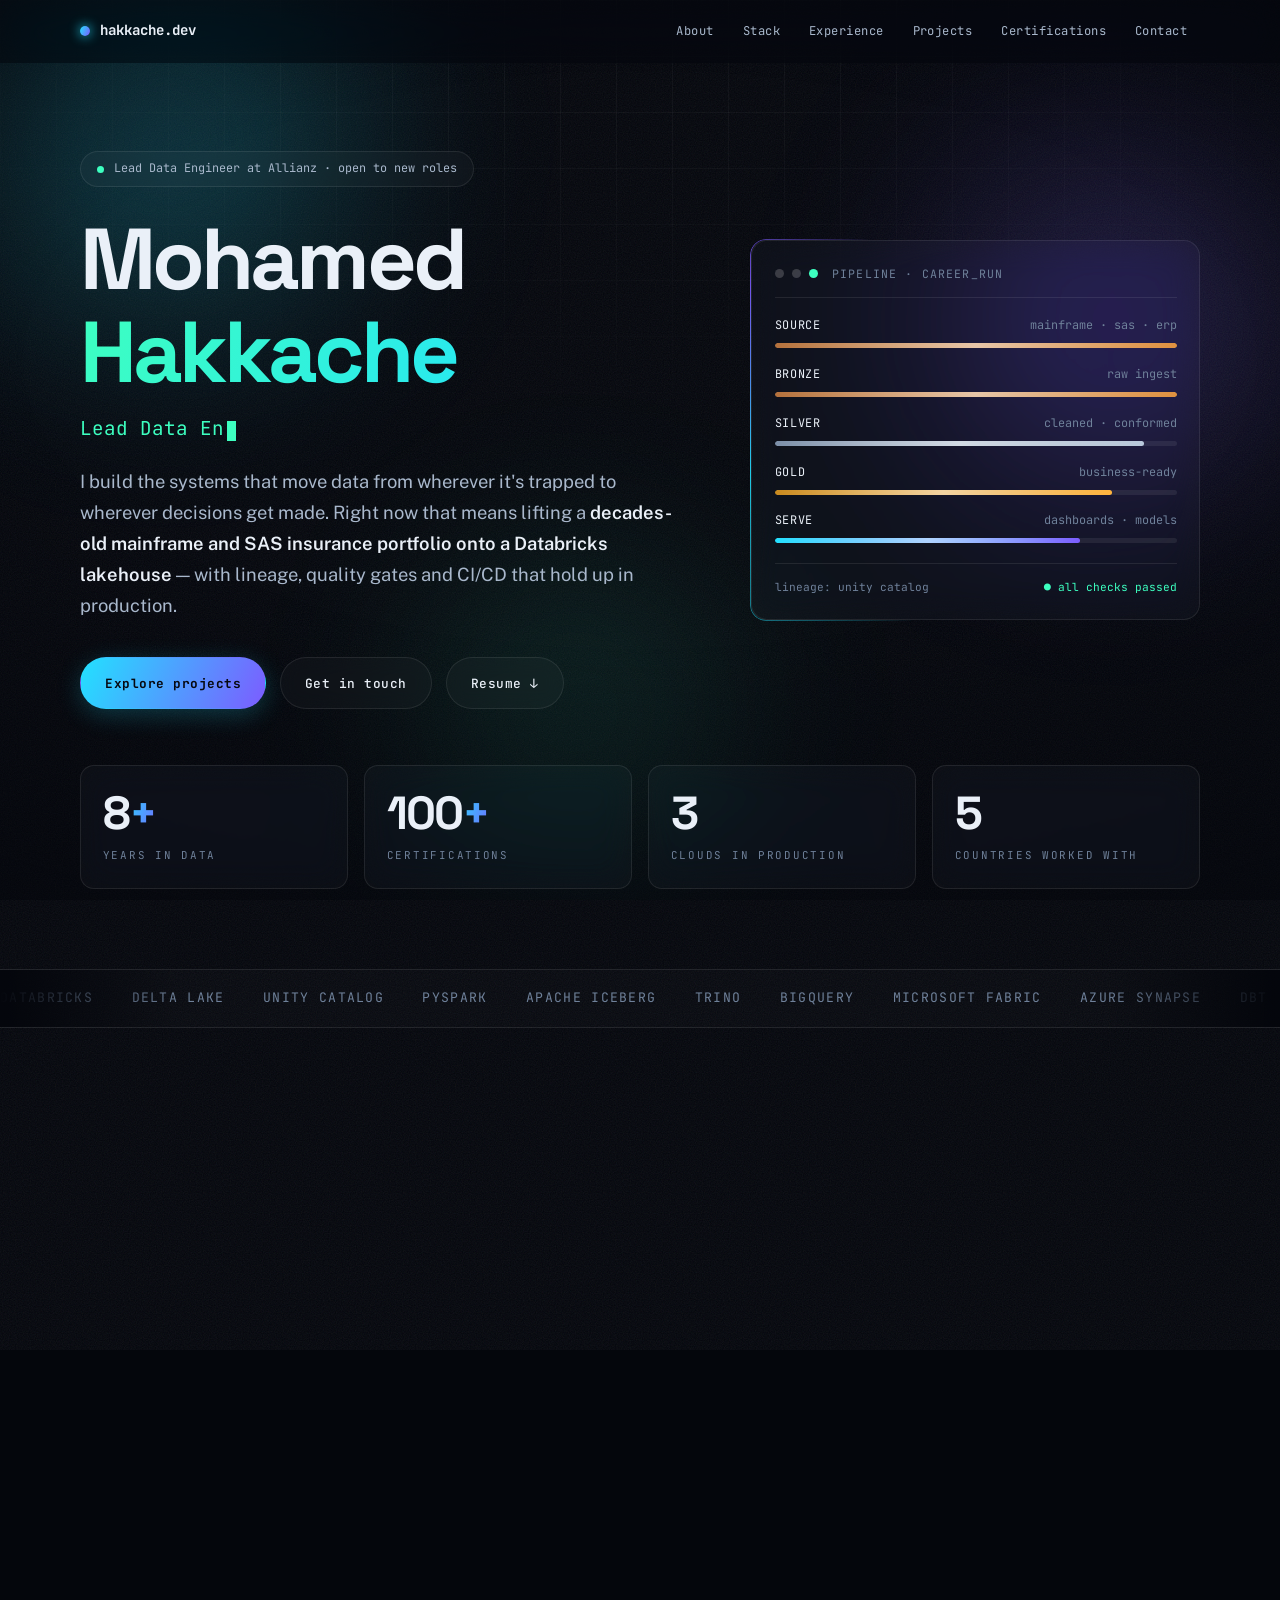
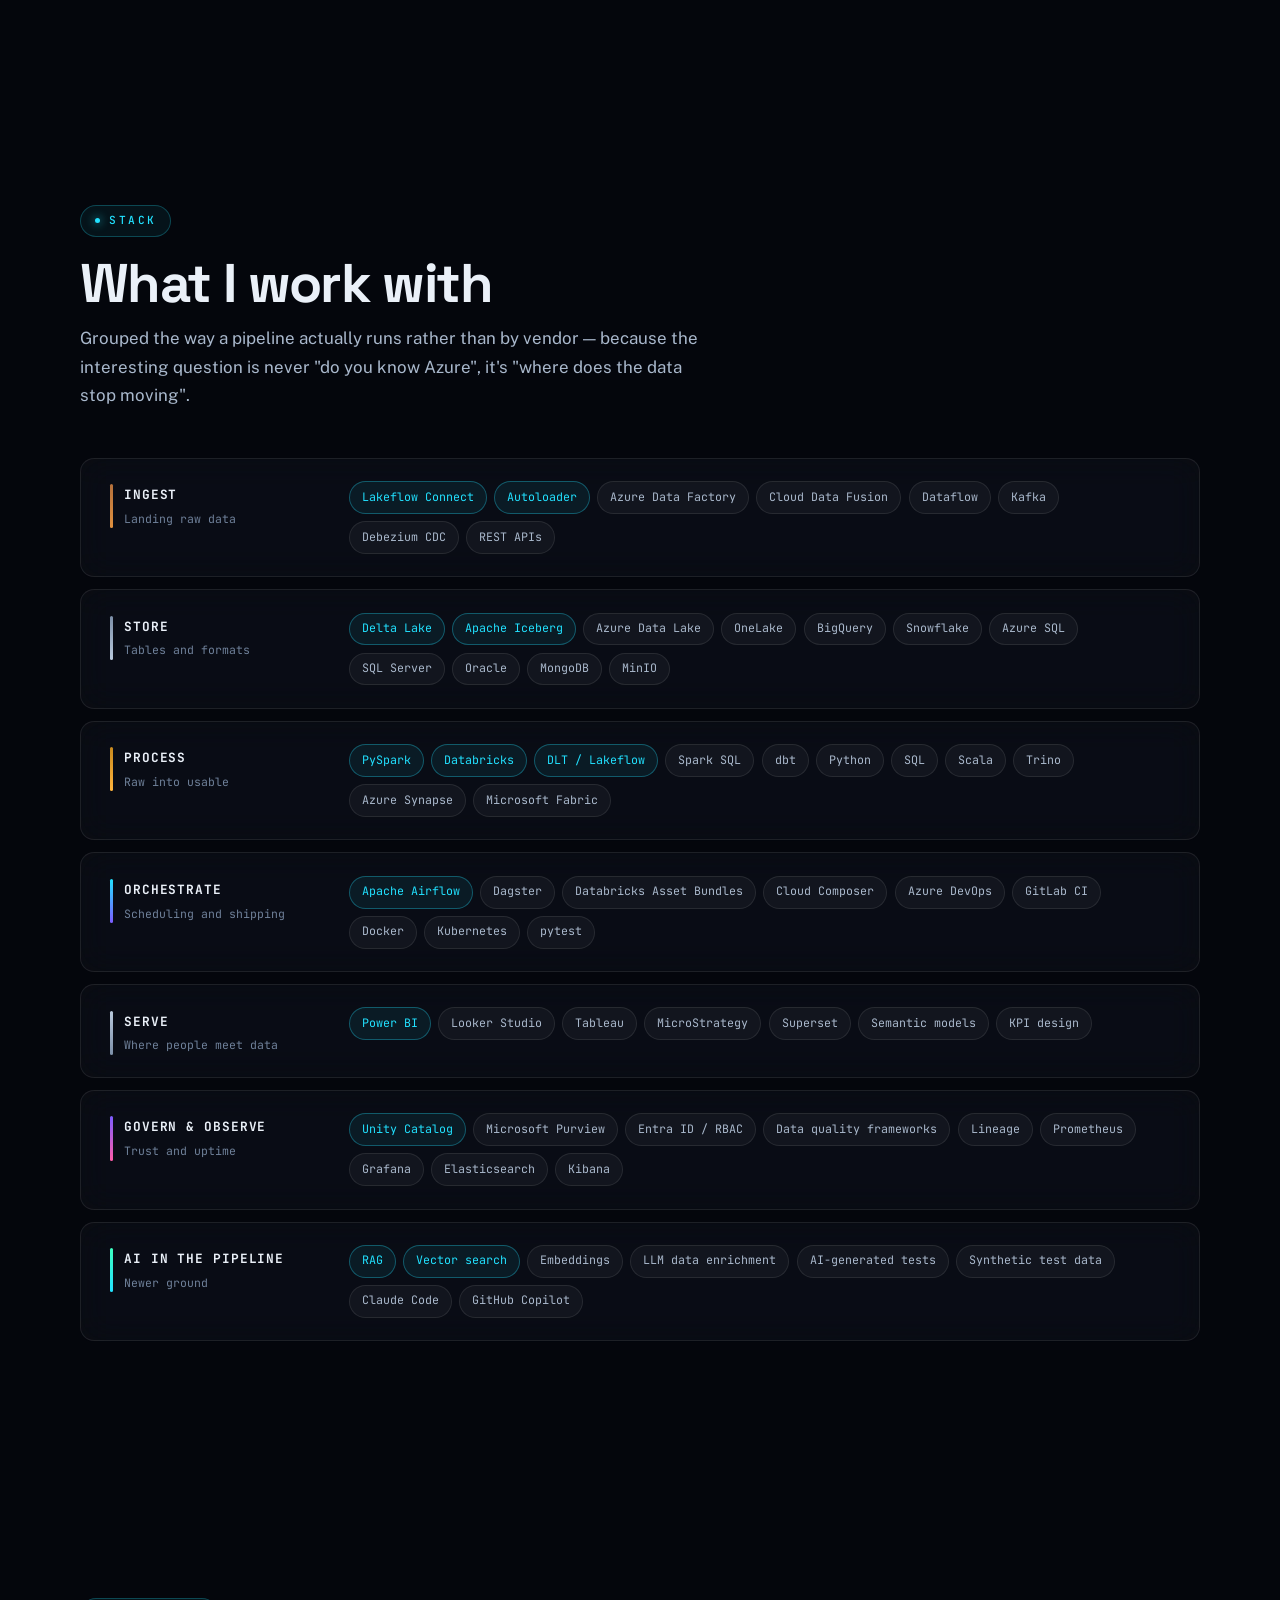
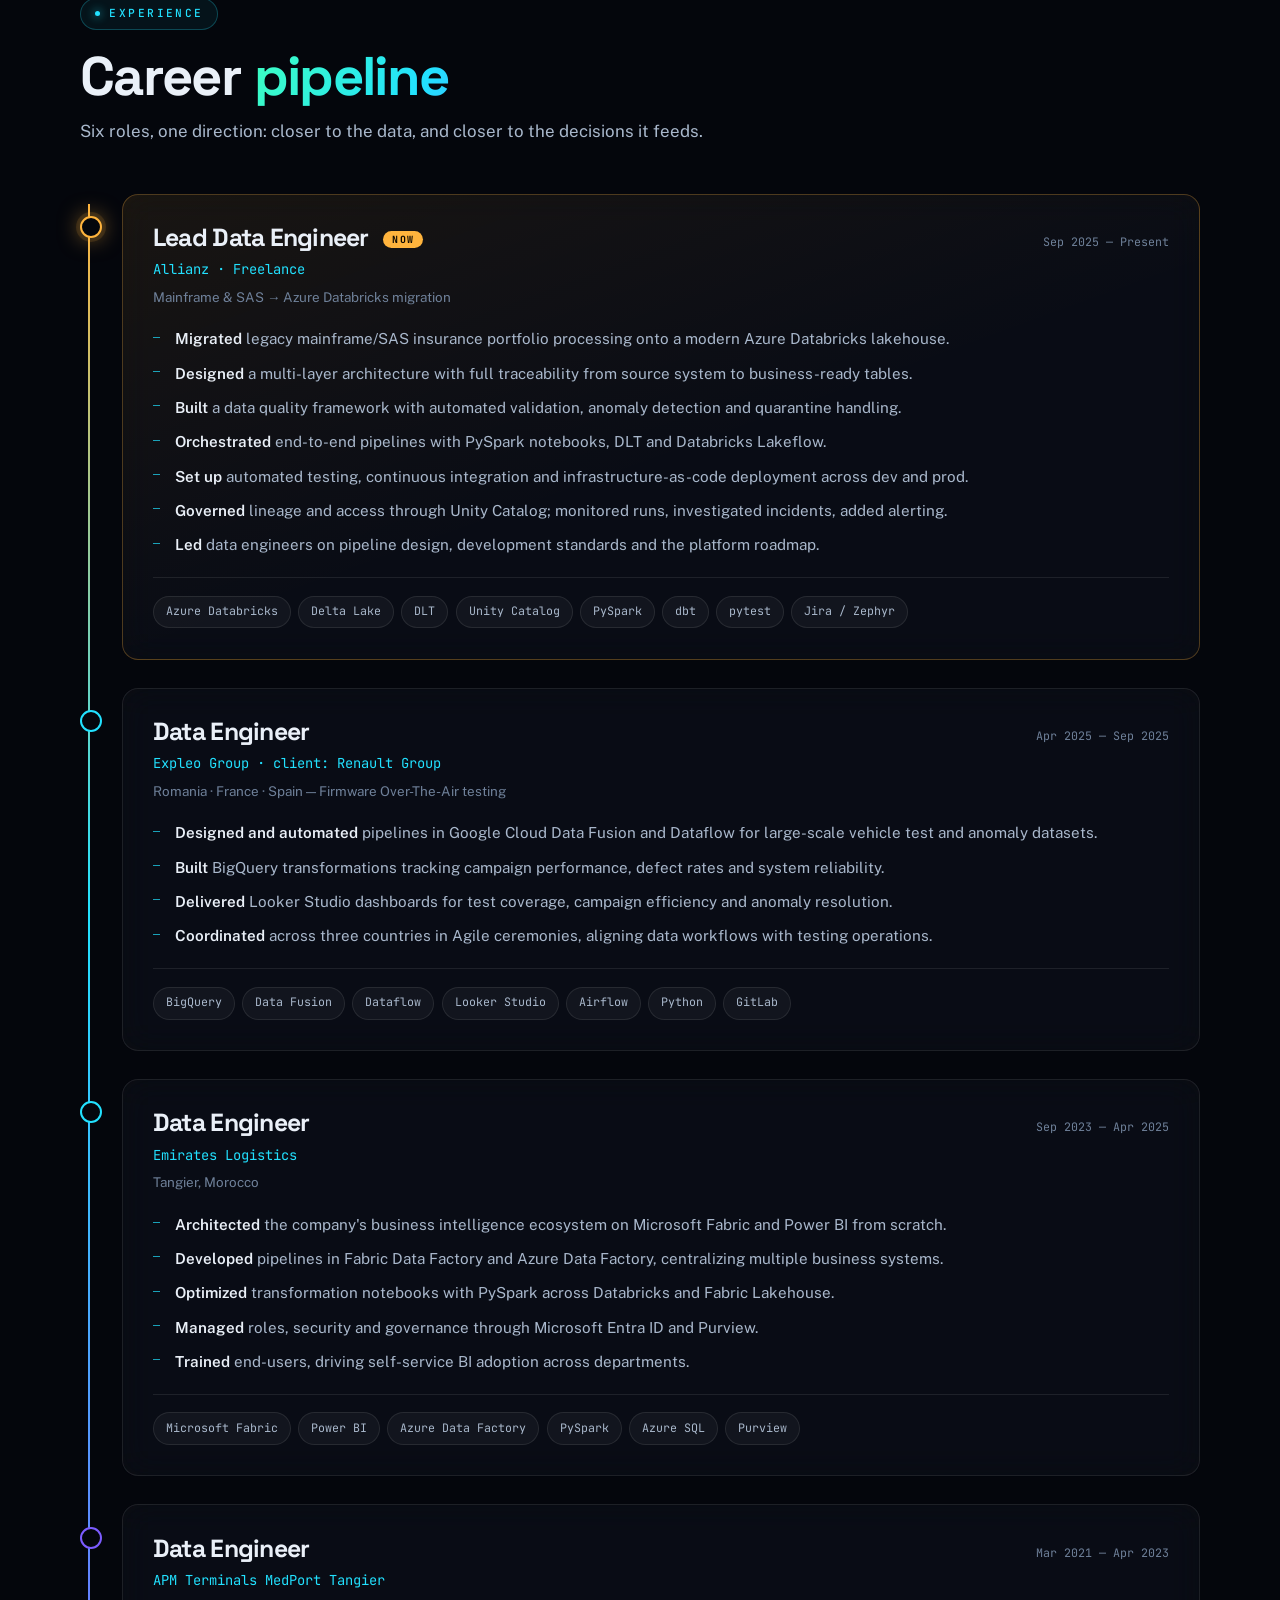
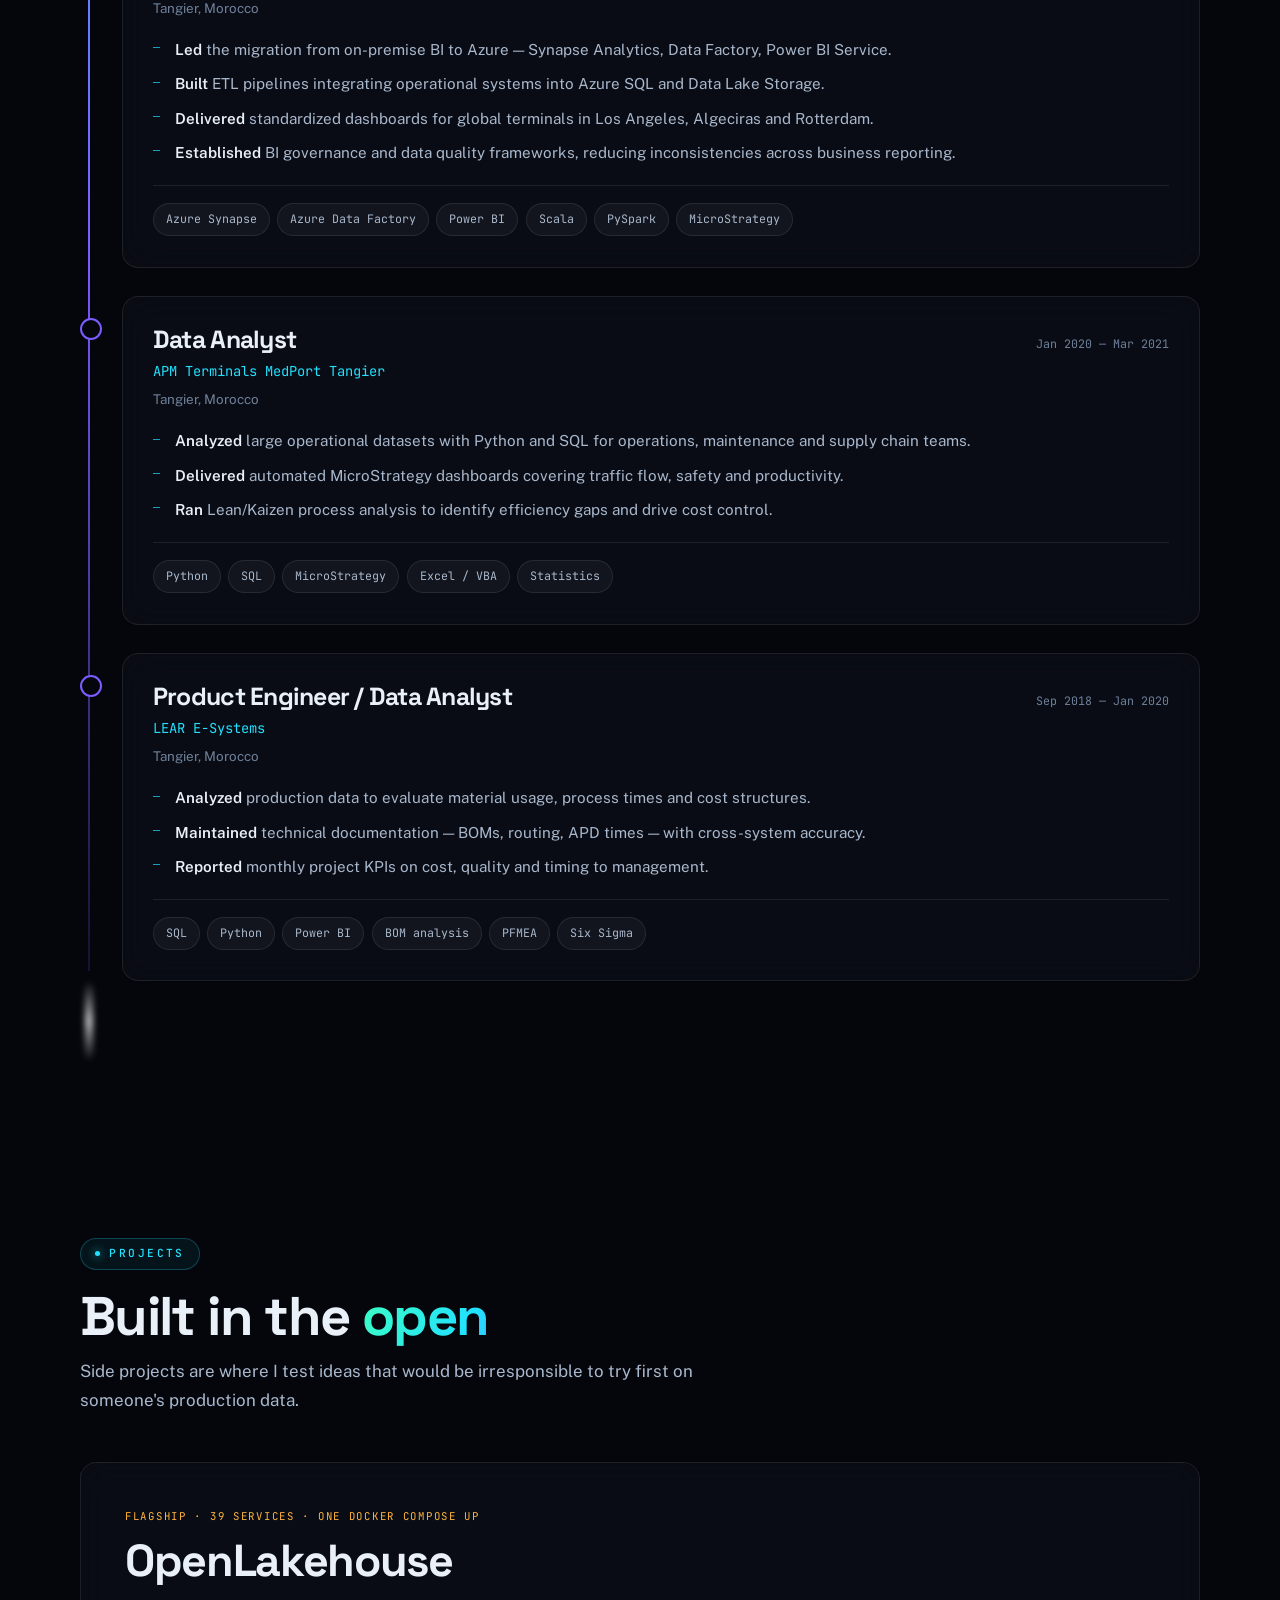
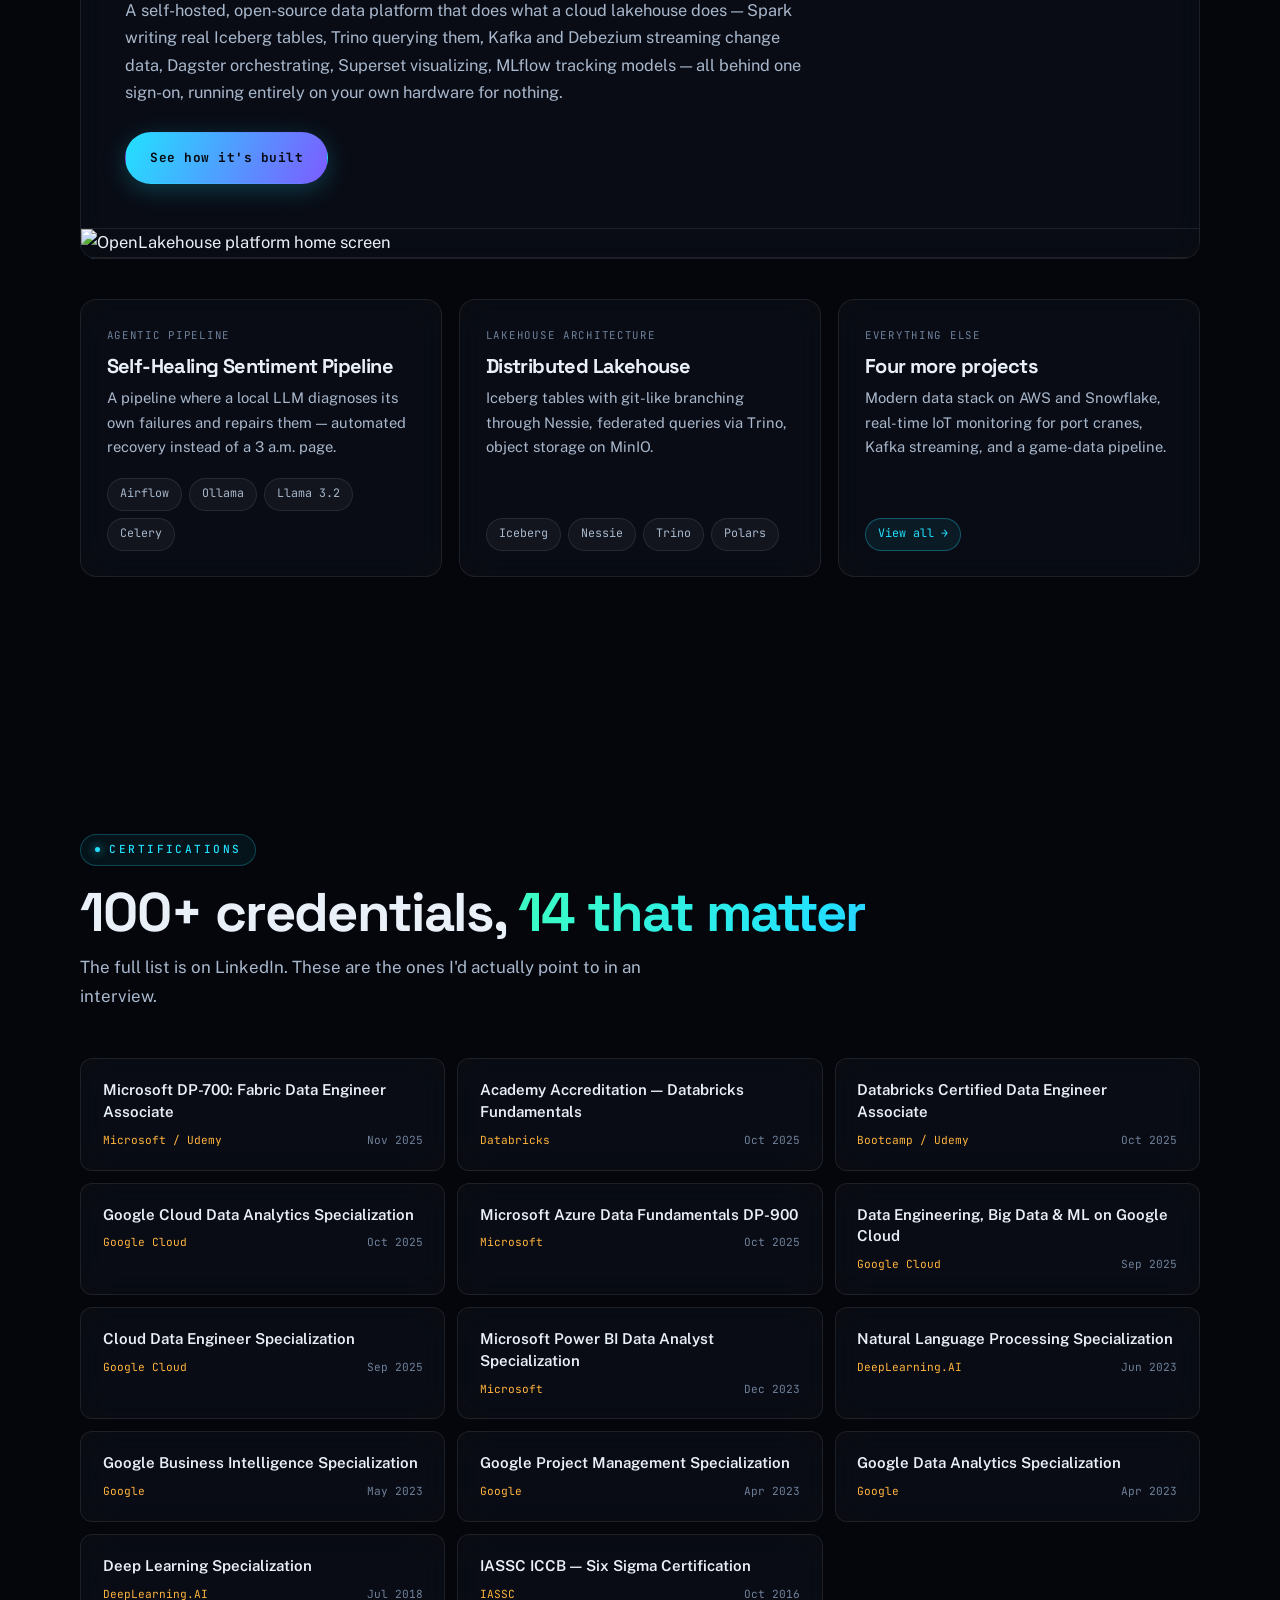
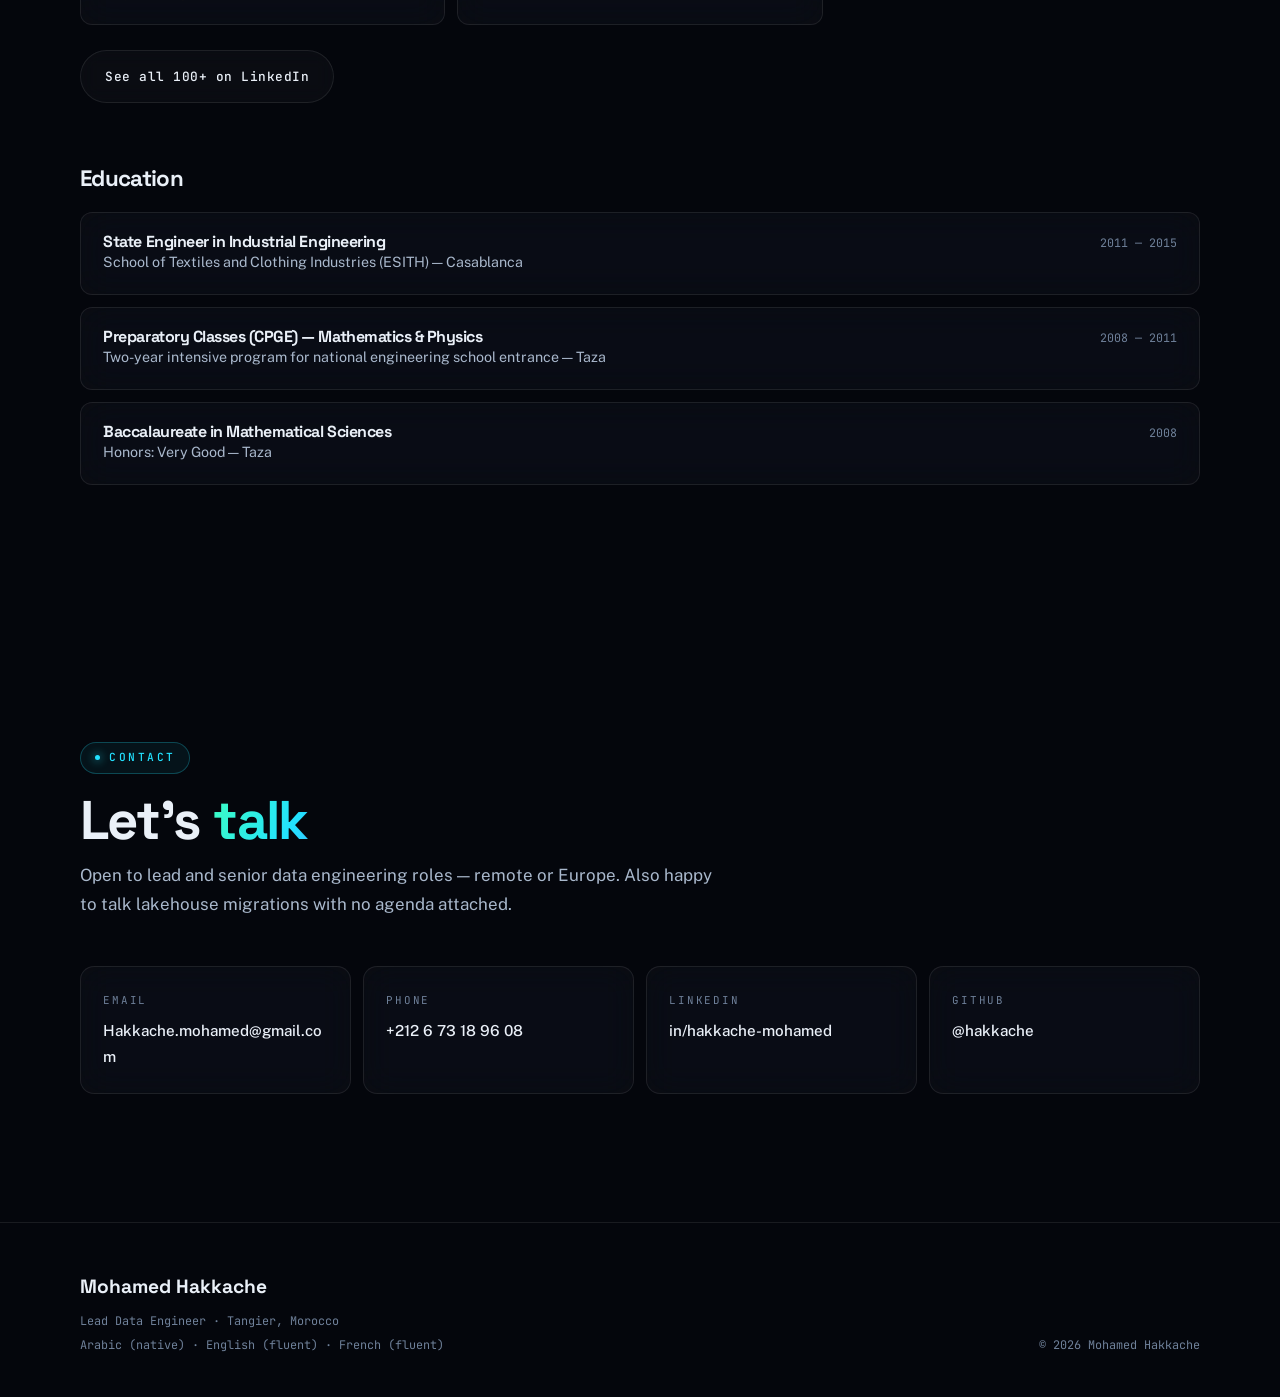
==== commit 658749cf: "Rebuild portfolio: new design, Allianz role, projects page" ====
--- a/index.html
+++ b/index.html
@@ -9,7 +9,7 @@
 <meta name="keywords" content="Lead Data Engineer, Databricks, Delta Lake, Unity Catalog, Azure Data Engineer, GCP Data Engineer, Microsoft Fabric, Apache Iceberg, Trino, PySpark, dbt, Airflow, Data Lakehouse, ETL, Morocco, Tangier">
 <meta name="author" content="Mohamed Hakkache">
 <meta name="robots" content="index, follow">
-<meta name="theme-color" content="#0A0E13">
+<meta name="theme-color" content="#04060C">
 <link rel="canonical" href="https://hakkache.github.io/hakkache-Med/">
 
 <meta property="og:type" content="website">
@@ -25,11 +25,11 @@
 <meta name="twitter:description" content="8+ years building data platforms. Databricks, Azure, GCP. Creator of OpenLakehouse.">
 <meta name="twitter:image" content="https://github.com/hakkache.png">
 
-<link rel="icon" type="image/svg+xml" href="data:image/svg+xml,<svg xmlns='http://www.w3.org/2000/svg' viewBox='0 0 100 100'><rect width='100' height='100' rx='20' fill='%230A0E13'/><text x='50' y='68' font-size='52' font-family='monospace' font-weight='bold' fill='%2335D6C0' text-anchor='middle'>MH</text></svg>">
+<link rel="icon" type="image/svg+xml" href="data:image/svg+xml,<svg xmlns='http://www.w3.org/2000/svg' viewBox='0 0 100 100'><rect width='100' height='100' rx='22' fill='%2304060C'/><text x='50' y='68' font-size='50' font-family='monospace' font-weight='bold' fill='%2322E1FF' text-anchor='middle'>MH</text></svg>">
 
 <link rel="preconnect" href="https://fonts.googleapis.com">
 <link rel="preconnect" href="https://fonts.gstatic.com" crossorigin>
-<link href="https://fonts.googleapis.com/css2?family=Bricolage+Grotesque:opsz,wght@12..96,600;12..96,800&family=JetBrains+Mono:wght@400;500;700&family=Public+Sans:wght@400;500;600&display=swap" rel="stylesheet">
+<link href="https://fonts.googleapis.com/css2?family=Space+Grotesk:wght@500;600;700&family=JetBrains+Mono:wght@400;500;700&family=Public+Sans:wght@400;500;600&display=swap" rel="stylesheet">
 <link rel="stylesheet" href="styles.css">
 
 <script type="application/ld+json">
@@ -44,15 +44,8 @@
   "email": "Hakkache.mohamed@gmail.com",
   "telephone": "+212673189608",
   "address": { "@type": "PostalAddress", "addressLocality": "Tangier", "addressCountry": "MA" },
-  "sameAs": [
-    "https://www.linkedin.com/in/hakkache-mohamed/",
-    "https://github.com/hakkache"
-  ],
-  "alumniOf": {
-    "@type": "EducationalOrganization",
-    "name": "School of Textiles and Clothing Industries (ESITH)",
-    "location": "Casablanca, Morocco"
-  },
+  "sameAs": ["https://www.linkedin.com/in/hakkache-mohamed/", "https://github.com/hakkache"],
+  "alumniOf": { "@type": "EducationalOrganization", "name": "School of Textiles and Clothing Industries (ESITH)", "location": "Casablanca, Morocco" },
   "knowsAbout": ["Data Engineering","Databricks","Delta Lake","Unity Catalog","Apache Spark","PySpark","Apache Iceberg","Trino","dbt","Apache Airflow","Microsoft Azure","Microsoft Fabric","Google Cloud Platform","BigQuery","Amazon Web Services","Data Lakehouse","ETL","Data Governance","Power BI","Retrieval-Augmented Generation"]
 }
 </script>
@@ -60,10 +53,17 @@
 <body>
 
 <a class="skip" href="#main">Skip to content</a>
+<div class="progress" id="progress"></div>
+
+<div class="aurora" aria-hidden="true">
+  <span class="blob b1"></span><span class="blob b2"></span><span class="blob b3"></span>
+</div>
+<div class="lattice" aria-hidden="true"></div>
+<div class="grain" aria-hidden="true"></div>
 
 <nav id="nav">
   <div class="nav-inner">
-    <a class="brand" href="index.html"><span class="dot"></span>hakkache.dev</a>
+    <a class="brand" href="index.html"><span class="orb"></span>hakkache.dev</a>
     <ul class="nav-links">
       <li><a href="#about">About</a></li>
       <li><a href="#stack">Stack</a></li>
@@ -77,108 +77,139 @@
 
 <main id="main">
 
-<!-- ============ HERO ============ -->
+<!-- ================= HERO ================= -->
 <section class="hero">
   <div class="wrap">
-    <div class="status-pill">
-      <span class="live"></span>
-      Lead Data Engineer at Allianz &middot; open to new roles
-    </div>
-
-    <h1>Mohamed <span class="surname">Hakkache</span></h1>
-    <p class="hero-role" id="role" aria-live="polite"></p>
-
-    <p class="hero-lede">
-      I build the systems that move data from wherever it's trapped to wherever
-      decisions get made. Right now that means lifting a <strong>40-year-old mainframe and SAS
-      insurance portfolio onto a Databricks lakehouse</strong> — with lineage, quality gates
-      and CI/CD that hold up in production.
-    </p>
-
-    <div class="hero-actions">
-      <a href="projects.html" class="btn">View projects</a>
-      <a href="#contact" class="btn btn-ghost">Get in touch</a>
-      <a href="https://github.com/hakkache/my_resume/raw/refs/heads/main/HAKKACHE%20MOHAMED_RESU%20(1)%20(1).pdf" target="_blank" rel="noopener" class="btn btn-ghost">Download resume</a>
+    <div class="hero-grid">
+
+      <div>
+        <div class="status-pill">
+          <span class="live"></span> Lead Data Engineer at Allianz &middot; open to new roles
+        </div>
+
+        <h1>Mohamed<span class="line2 grad-text">Hakkache</span></h1>
+        <p class="hero-role" id="role" aria-live="polite"></p>
+
+        <p class="hero-lede">
+          I build the systems that move data from wherever it's trapped to wherever decisions
+          get made. Right now that means lifting a <strong>decades-old mainframe and SAS
+          insurance portfolio onto a Databricks lakehouse</strong> — with lineage, quality gates
+          and CI/CD that hold up in production.
+        </p>
+
+        <div class="hero-actions">
+          <a href="projects.html" class="btn">Explore projects</a>
+          <a href="#contact" class="btn btn-ghost">Get in touch</a>
+          <a href="https://github.com/hakkache/my_resume/raw/refs/heads/main/HAKKACHE%20MOHAMED_RESU%20(1)%20(1).pdf" target="_blank" rel="noopener" class="btn btn-ghost">Resume ↓</a>
+        </div>
+      </div>
+
+      <!-- signature: a medallion pipeline console -->
+      <div class="beam">
+        <div class="glass console" id="console">
+          <div class="console-bar">
+            <span class="dot"></span><span class="dot"></span><span class="dot g"></span>
+            <span class="title">pipeline · career_run</span>
+          </div>
+
+          <div class="stage">
+            <div class="stage-head"><span class="stage-name">SOURCE</span><span class="stage-val">mainframe · sas · erp</span></div>
+            <div class="stage-track"><div class="stage-fill f-bronze" data-w="100%"></div></div>
+          </div>
+          <div class="stage">
+            <div class="stage-head"><span class="stage-name">BRONZE</span><span class="stage-val">raw ingest</span></div>
+            <div class="stage-track"><div class="stage-fill f-bronze" data-w="100%"></div></div>
+          </div>
+          <div class="stage">
+            <div class="stage-head"><span class="stage-name">SILVER</span><span class="stage-val">cleaned · conformed</span></div>
+            <div class="stage-track"><div class="stage-fill f-silver" data-w="92%"></div></div>
+          </div>
+          <div class="stage">
+            <div class="stage-head"><span class="stage-name">GOLD</span><span class="stage-val">business-ready</span></div>
+            <div class="stage-track"><div class="stage-fill f-gold" data-w="84%"></div></div>
+          </div>
+          <div class="stage">
+            <div class="stage-head"><span class="stage-name">SERVE</span><span class="stage-val">dashboards · models</span></div>
+            <div class="stage-track"><div class="stage-fill f-cyan" data-w="76%"></div></div>
+          </div>
+
+          <div class="console-foot">
+            <span>lineage: unity catalog</span>
+            <span class="ok">● all checks passed</span>
+          </div>
+        </div>
+      </div>
+
     </div>
 
     <div class="stat-band">
-      <div class="stat">
-        <div class="stat-num" data-target="8" data-suffix="+">0</div>
-        <div class="stat-label">Years in data</div>
-      </div>
-      <div class="stat">
-        <div class="stat-num" data-target="100" data-suffix="+">0</div>
-        <div class="stat-label">Certifications</div>
-      </div>
-      <div class="stat">
-        <div class="stat-num" data-target="3">0</div>
-        <div class="stat-label">Clouds in production</div>
-      </div>
-      <div class="stat">
-        <div class="stat-num" data-target="5">0</div>
-        <div class="stat-label">Countries worked with</div>
-      </div>
+      <div class="glass stat"><div class="stat-num" data-target="8" data-suffix="+">0</div><div class="stat-label">Years in data</div></div>
+      <div class="glass stat"><div class="stat-num" data-target="100" data-suffix="+">0</div><div class="stat-label">Certifications</div></div>
+      <div class="glass stat"><div class="stat-num" data-target="3">0</div><div class="stat-label">Clouds in production</div></div>
+      <div class="glass stat"><div class="stat-num" data-target="5">0</div><div class="stat-label">Countries worked with</div></div>
     </div>
   </div>
 </section>
 
-<div class="divider"></div>
-
-<!-- ============ ABOUT ============ -->
+<!-- ================= MARQUEE ================= -->
+<div class="marquee" aria-hidden="true">
+  <div class="mq-track">
+    <span>DATABRICKS</span><span>DELTA LAKE</span><span>UNITY CATALOG</span><span>PYSPARK</span><span>APACHE ICEBERG</span><span>TRINO</span><span>BIGQUERY</span><span>MICROSOFT FABRIC</span><span>AZURE SYNAPSE</span><span>DBT</span><span>AIRFLOW</span><span>KAFKA</span><span>SNOWFLAKE</span><span>POWER BI</span><span>KUBERNETES</span>
+    <span>DATABRICKS</span><span>DELTA LAKE</span><span>UNITY CATALOG</span><span>PYSPARK</span><span>APACHE ICEBERG</span><span>TRINO</span><span>BIGQUERY</span><span>MICROSOFT FABRIC</span><span>AZURE SYNAPSE</span><span>DBT</span><span>AIRFLOW</span><span>KAFKA</span><span>SNOWFLAKE</span><span>POWER BI</span><span>KUBERNETES</span>
+  </div>
+</div>
+
+<!-- ================= ABOUT ================= -->
 <section id="about">
   <div class="wrap reveal">
     <p class="eyebrow">About</p>
-    <h2 class="section-title">Engineering, then data — in that order</h2>
+    <h2 class="section-title">Engineering first, <span class="grad-text">then data</span></h2>
     <p class="section-lede">
-      I trained as an industrial engineer, which is why I think about pipelines the way I was
-      taught to think about production lines: throughput, failure modes, and the cost of a
-      defect discovered late.
+      I trained as an industrial engineer, which is why I think about pipelines the way I was taught
+      to think about production lines: throughput, failure modes, and the cost of a defect found late.
     </p>
 
-    <div style="display:grid; grid-template-columns:repeat(auto-fit,minmax(280px,1fr)); gap:2rem; max-width:900px;">
+    <div style="display:grid; grid-template-columns:repeat(auto-fit,minmax(290px,1fr)); gap:2rem; max-width:940px;">
       <p style="color:var(--text-2);">
-        Eight years in, I've moved from analyzing production data on a factory floor to leading
-        the migration of insurance portfolio processing off a mainframe. The through-line is the
-        same: find where information gets stuck, and unstick it permanently rather than
-        with a report.
+        Eight years in, I've gone from analyzing production data on a factory floor to leading the
+        migration of insurance portfolio processing off a mainframe. The through-line is the same:
+        find where information gets stuck, and unstick it permanently rather than with a report.
       </p>
       <p style="color:var(--text-2);">
-        Lately I spend a lot of time on <strong style="color:var(--text);">AI inside the pipeline</strong> — not
-        chatbots bolted on top, but LLM-assisted enrichment, generated test scenarios, and
-        synthetic data for validating pipelines before real data exists. I build in the open;
-        <a href="projects.html">OpenLakehouse</a> is where most of that ends up.
+        Lately much of my attention goes to <strong style="color:var(--text);">AI inside the pipeline</strong> —
+        not chatbots bolted on top, but LLM-assisted enrichment, generated test scenarios, and synthetic
+        data for validating pipelines before real data exists. I build in the open;
+        <a href="projects.html">OpenLakehouse</a> is where most of it ends up.
       </p>
     </div>
   </div>
 </section>
 
-<!-- ============ STACK ============ -->
+<!-- ================= STACK ================= -->
 <section id="stack">
   <div class="wrap reveal">
     <p class="eyebrow">Stack</p>
     <h2 class="section-title">What I work with</h2>
     <p class="section-lede">
-      Grouped the way a pipeline actually runs, rather than by vendor — because the interesting
-      question is never "do you know Azure", it's "where does the data stop moving".
+      Grouped the way a pipeline actually runs rather than by vendor — because the interesting question
+      is never "do you know Azure", it's "where does the data stop moving".
     </p>
 
     <div class="layers">
-      <div class="layer">
-        <div class="layer-name"><span class="bar" style="background:var(--bronze)"></span>
-          <span>Ingest<small>Landing raw data</small></span>
-        </div>
+
+      <div class="glass layer">
+        <div class="layer-name"><span class="bar" style="background:linear-gradient(180deg,#B4713C,#E0913F)"></span>
+          <span>Ingest<small>Landing raw data</small></span></div>
         <div class="tags">
           <span class="tag key">Lakeflow Connect</span><span class="tag key">Autoloader</span>
           <span class="tag">Azure Data Factory</span><span class="tag">Cloud Data Fusion</span>
-          <span class="tag">Dataflow</span><span class="tag">Kafka</span><span class="tag">Debezium CDC</span>
-          <span class="tag">REST APIs</span>
-        </div>
-      </div>
-
-      <div class="layer">
-        <div class="layer-name"><span class="bar" style="background:var(--silver)"></span>
-          <span>Store<small>Tables and formats</small></span>
-        </div>
+          <span class="tag">Dataflow</span><span class="tag">Kafka</span><span class="tag">Debezium CDC</span><span class="tag">REST APIs</span>
+        </div>
+      </div>
+
+      <div class="glass layer">
+        <div class="layer-name"><span class="bar" style="background:linear-gradient(180deg,#7C8FA8,#B9C9DC)"></span>
+          <span>Store<small>Tables and formats</small></span></div>
         <div class="tags">
           <span class="tag key">Delta Lake</span><span class="tag key">Apache Iceberg</span>
           <span class="tag">Azure Data Lake</span><span class="tag">OneLake</span><span class="tag">BigQuery</span>
@@ -187,22 +218,20 @@
         </div>
       </div>
 
-      <div class="layer">
-        <div class="layer-name"><span class="bar" style="background:var(--gold)"></span>
-          <span>Process<small>Turning raw into usable</small></span>
-        </div>
+      <div class="glass layer">
+        <div class="layer-name"><span class="bar" style="background:linear-gradient(180deg,#C98A1E,#FFB43D)"></span>
+          <span>Process<small>Raw into usable</small></span></div>
         <div class="tags">
-          <span class="tag key">PySpark</span><span class="tag key">Databricks</span>
-          <span class="tag key">DLT / Lakeflow</span><span class="tag">Spark SQL</span><span class="tag">dbt</span>
-          <span class="tag">Python</span><span class="tag">SQL</span><span class="tag">Scala</span>
-          <span class="tag">Trino</span><span class="tag">Azure Synapse</span><span class="tag">Microsoft Fabric</span>
-        </div>
-      </div>
-
-      <div class="layer">
-        <div class="layer-name"><span class="bar" style="background:var(--teal)"></span>
-          <span>Orchestrate<small>Scheduling and shipping</small></span>
-        </div>
+          <span class="tag key">PySpark</span><span class="tag key">Databricks</span><span class="tag key">DLT / Lakeflow</span>
+          <span class="tag">Spark SQL</span><span class="tag">dbt</span><span class="tag">Python</span>
+          <span class="tag">SQL</span><span class="tag">Scala</span><span class="tag">Trino</span>
+          <span class="tag">Azure Synapse</span><span class="tag">Microsoft Fabric</span>
+        </div>
+      </div>
+
+      <div class="glass layer">
+        <div class="layer-name"><span class="bar" style="background:linear-gradient(180deg,#22E1FF,#7C5CFF)"></span>
+          <span>Orchestrate<small>Scheduling and shipping</small></span></div>
         <div class="tags">
           <span class="tag key">Apache Airflow</span><span class="tag">Dagster</span>
           <span class="tag">Databricks Asset Bundles</span><span class="tag">Cloud Composer</span>
@@ -211,21 +240,19 @@
         </div>
       </div>
 
-      <div class="layer">
-        <div class="layer-name"><span class="bar" style="background:var(--silver)"></span>
-          <span>Serve<small>Where people meet the data</small></span>
-        </div>
+      <div class="glass layer">
+        <div class="layer-name"><span class="bar" style="background:linear-gradient(180deg,#B9C9DC,#7C8FA8)"></span>
+          <span>Serve<small>Where people meet data</small></span></div>
         <div class="tags">
-          <span class="tag key">Power BI</span><span class="tag">Looker Studio</span>
-          <span class="tag">Tableau</span><span class="tag">MicroStrategy</span><span class="tag">Superset</span>
+          <span class="tag key">Power BI</span><span class="tag">Looker Studio</span><span class="tag">Tableau</span>
+          <span class="tag">MicroStrategy</span><span class="tag">Superset</span>
           <span class="tag">Semantic models</span><span class="tag">KPI design</span>
         </div>
       </div>
 
-      <div class="layer">
-        <div class="layer-name"><span class="bar" style="background:var(--bronze)"></span>
-          <span>Govern &amp; observe<small>Trust and uptime</small></span>
-        </div>
+      <div class="glass layer">
+        <div class="layer-name"><span class="bar" style="background:linear-gradient(180deg,#7C5CFF,#FF5CA8)"></span>
+          <span>Govern &amp; observe<small>Trust and uptime</small></span></div>
         <div class="tags">
           <span class="tag key">Unity Catalog</span><span class="tag">Microsoft Purview</span>
           <span class="tag">Entra ID / RBAC</span><span class="tag">Data quality frameworks</span>
@@ -234,32 +261,31 @@
         </div>
       </div>
 
-      <div class="layer">
-        <div class="layer-name"><span class="bar" style="background:var(--gold)"></span>
-          <span>AI in the pipeline<small>Newer ground</small></span>
-        </div>
+      <div class="glass layer">
+        <div class="layer-name"><span class="bar" style="background:linear-gradient(180deg,#3DFFC0,#22E1FF)"></span>
+          <span>AI in the pipeline<small>Newer ground</small></span></div>
         <div class="tags">
-          <span class="tag key">RAG</span><span class="tag key">Vector search</span>
-          <span class="tag">Embeddings</span><span class="tag">LLM data enrichment</span>
-          <span class="tag">AI-generated tests</span><span class="tag">Synthetic test data</span>
-          <span class="tag">Claude Code</span><span class="tag">GitHub Copilot</span>
-        </div>
-      </div>
+          <span class="tag key">RAG</span><span class="tag key">Vector search</span><span class="tag">Embeddings</span>
+          <span class="tag">LLM data enrichment</span><span class="tag">AI-generated tests</span>
+          <span class="tag">Synthetic test data</span><span class="tag">Claude Code</span><span class="tag">GitHub Copilot</span>
+        </div>
+      </div>
+
     </div>
   </div>
 </section>
 
-<!-- ============ EXPERIENCE ============ -->
+<!-- ================= EXPERIENCE ================= -->
 <section id="experience">
   <div class="wrap reveal">
     <p class="eyebrow">Experience</p>
-    <h2 class="section-title">Career pipeline</h2>
+    <h2 class="section-title">Career <span class="grad-text">pipeline</span></h2>
     <p class="section-lede">Six roles, one direction: closer to the data, and closer to the decisions it feeds.</p>
 
     <div class="rail">
 
-      <article class="role tier-gold">
-        <div class="role-card">
+      <article class="role tier-now">
+        <div class="glass role-card">
           <div class="role-head">
             <h3 class="role-title">Lead Data Engineer <span class="badge-now">Now</span></h3>
             <span class="role-when">Sep 2025 — Present</span>
@@ -273,7 +299,7 @@
             <li><strong>Orchestrated</strong> end-to-end pipelines with PySpark notebooks, DLT and Databricks Lakeflow.</li>
             <li><strong>Set up</strong> automated testing, continuous integration and infrastructure-as-code deployment across dev and prod.</li>
             <li><strong>Governed</strong> lineage and access through Unity Catalog; monitored runs, investigated incidents, added alerting.</li>
-            <li><strong>Led</strong> data engineers on pipeline design, development standards and technical direction for the platform roadmap.</li>
+            <li><strong>Led</strong> data engineers on pipeline design, development standards and the platform roadmap.</li>
           </ul>
           <div class="role-stack tags">
             <span class="tag">Azure Databricks</span><span class="tag">Delta Lake</span><span class="tag">DLT</span>
@@ -283,8 +309,8 @@
         </div>
       </article>
 
-      <article class="role">
-        <div class="role-card">
+      <article class="role tier-mid">
+        <div class="glass role-card">
           <div class="role-head">
             <h3 class="role-title">Data Engineer</h3>
             <span class="role-when">Apr 2025 — Sep 2025</span>
@@ -304,8 +330,8 @@
         </div>
       </article>
 
-      <article class="role">
-        <div class="role-card">
+      <article class="role tier-mid">
+        <div class="glass role-card">
           <div class="role-head">
             <h3 class="role-title">Data Engineer</h3>
             <span class="role-when">Sep 2023 — Apr 2025</span>
@@ -327,7 +353,7 @@
       </article>
 
       <article class="role">
-        <div class="role-card">
+        <div class="glass role-card">
           <div class="role-head">
             <h3 class="role-title">Data Engineer</h3>
             <span class="role-when">Mar 2021 — Apr 2023</span>
@@ -347,8 +373,8 @@
         </div>
       </article>
 
-      <article class="role tier-bronze">
-        <div class="role-card">
+      <article class="role">
+        <div class="glass role-card">
           <div class="role-head">
             <h3 class="role-title">Data Analyst</h3>
             <span class="role-when">Jan 2020 — Mar 2021</span>
@@ -367,8 +393,8 @@
         </div>
       </article>
 
-      <article class="role tier-bronze">
-        <div class="role-card">
+      <article class="role">
+        <div class="glass role-card">
           <div class="role-head">
             <h3 class="role-title">Product Engineer / Data Analyst</h3>
             <span class="role-when">Sep 2018 — Jan 2020</span>
@@ -391,184 +417,153 @@
   </div>
 </section>
 
-<!-- ============ PROJECTS TEASER ============ -->
+<!-- ================= PROJECTS TEASER ================= -->
 <section id="projects">
   <div class="wrap reveal">
     <p class="eyebrow">Projects</p>
-    <h2 class="section-title">Built in the open</h2>
-    <p class="section-lede">
-      Side projects are where I test ideas that are too risky to try first on someone's production data.
-    </p>
-
-    <div class="flagship">
-      <div class="flagship-body">
-        <p class="proj-kicker" style="color:var(--gold);">Flagship · 39 services · one docker compose up</p>
-        <h2>OpenLakehouse</h2>
-        <p class="lede">
-          A self-hosted, open-source data platform that does what a cloud lakehouse does — Spark writing
-          real Iceberg tables, Trino querying them, Kafka and Debezium streaming change data, Dagster
-          orchestrating, Superset visualizing, MLflow tracking models — all behind one sign-on, running
-          entirely on your own hardware for nothing.
-        </p>
-        <a href="projects.html" class="btn">See how it's built</a>
-      </div>
-      <div class="shot">
-        <img src="https://github.com/hakkache/openlakehouse/raw/master/docs/screenshots/home.jpg"
-             alt="OpenLakehouse platform home screen" loading="lazy">
+    <h2 class="section-title">Built in the <span class="grad-text">open</span></h2>
+    <p class="section-lede">Side projects are where I test ideas that would be irresponsible to try first on someone's production data.</p>
+
+    <div class="beam flagship">
+      <div class="glass" style="border-radius:var(--r);">
+        <div class="flagship-body">
+          <p class="proj-kicker" style="color:var(--amber);">Flagship · 39 services · one docker compose up</p>
+          <h2>OpenLakehouse</h2>
+          <p class="lede">
+            A self-hosted, open-source data platform that does what a cloud lakehouse does — Spark writing
+            real Iceberg tables, Trino querying them, Kafka and Debezium streaming change data, Dagster
+            orchestrating, Superset visualizing, MLflow tracking models — all behind one sign-on, running
+            entirely on your own hardware for nothing.
+          </p>
+          <a href="projects.html" class="btn">See how it's built</a>
+        </div>
+        <div class="shot">
+          <img src="https://github.com/hakkache/openlakehouse/raw/master/docs/screenshots/home.jpg" alt="OpenLakehouse platform home screen" loading="lazy">
+        </div>
       </div>
     </div>
 
     <div class="proj-grid">
-      <a class="proj" href="https://github.com/hakkache/Self-Healing-Agentic-Sentiment-Analysis-Pipeline" target="_blank" rel="noopener">
+      <a class="glass proj" href="https://github.com/hakkache/Self-Healing-Agentic-Sentiment-Analysis-Pipeline" target="_blank" rel="noopener">
         <div class="proj-kicker">Agentic pipeline</div>
         <h3>Self-Healing Sentiment Pipeline</h3>
         <p>A pipeline where a local LLM diagnoses its own failures and repairs them — automated recovery instead of a 3 a.m. page.</p>
         <div class="tags"><span class="tag">Airflow</span><span class="tag">Ollama</span><span class="tag">Llama 3.2</span><span class="tag">Celery</span></div>
       </a>
 
-      <a class="proj" href="https://github.com/hakkache/End-to-End-Modern-Distributed-Lakehouse" target="_blank" rel="noopener">
+      <a class="glass proj" href="https://github.com/hakkache/End-to-End-Modern-Distributed-Lakehouse" target="_blank" rel="noopener">
         <div class="proj-kicker">Lakehouse architecture</div>
         <h3>Distributed Lakehouse</h3>
         <p>Iceberg tables with git-like branching through Nessie, federated queries via Trino, object storage on MinIO.</p>
         <div class="tags"><span class="tag">Iceberg</span><span class="tag">Nessie</span><span class="tag">Trino</span><span class="tag">Polars</span></div>
       </a>
 
-      <a class="proj" href="projects.html">
+      <a class="glass proj" href="projects.html">
         <div class="proj-kicker">Everything else</div>
         <h3>Four more projects</h3>
         <p>Modern data stack on AWS and Snowflake, real-time IoT monitoring for port cranes, Kafka streaming, and a game-data pipeline.</p>
-        <div class="tags"><span class="tag">View all →</span></div>
+        <div class="tags"><span class="tag key">View all →</span></div>
       </a>
     </div>
   </div>
 </section>
 
-<!-- ============ CERTIFICATIONS ============ -->
+<!-- ================= CERTIFICATIONS ================= -->
 <section id="certifications">
   <div class="wrap reveal">
     <p class="eyebrow">Certifications</p>
-    <h2 class="section-title">100+ credentials, 14 that matter</h2>
-    <p class="section-lede">
-      The full list is on LinkedIn. These are the ones I'd actually point to in an interview.
-    </p>
+    <h2 class="section-title">100+ credentials, <span class="grad-text">14 that matter</span></h2>
+    <p class="section-lede">The full list is on LinkedIn. These are the ones I'd actually point to in an interview.</p>
 
     <div class="cert-grid">
-      <a class="cert" href="https://www.udemy.com/certificate/UC-5a814ce6-7d4a-488b-a0af-1a94c96018f6/" target="_blank" rel="noopener">
+      <a class="glass cert" href="https://www.udemy.com/certificate/UC-5a814ce6-7d4a-488b-a0af-1a94c96018f6/" target="_blank" rel="noopener">
         <div class="cert-name">Microsoft DP-700: Fabric Data Engineer Associate</div>
-        <div class="cert-meta"><span class="org">Microsoft / Udemy</span><span>Nov 2025</span></div>
-      </a>
-      <a class="cert" href="https://credentials.databricks.com/e9118f3a-57f7-44ae-a3cd-3efc3ddb1311" target="_blank" rel="noopener">
+        <div class="cert-meta"><span class="org">Microsoft / Udemy</span><span>Nov 2025</span></div></a>
+      <a class="glass cert" href="https://credentials.databricks.com/e9118f3a-57f7-44ae-a3cd-3efc3ddb1311" target="_blank" rel="noopener">
         <div class="cert-name">Academy Accreditation — Databricks Fundamentals</div>
-        <div class="cert-meta"><span class="org">Databricks</span><span>Oct 2025</span></div>
-      </a>
-      <a class="cert" href="https://www.udemy.com/certificate/UC-0acfc3b0-0333-4f07-b633-f550ece1d0dd/" target="_blank" rel="noopener">
+        <div class="cert-meta"><span class="org">Databricks</span><span>Oct 2025</span></div></a>
+      <a class="glass cert" href="https://www.udemy.com/certificate/UC-0acfc3b0-0333-4f07-b633-f550ece1d0dd/" target="_blank" rel="noopener">
         <div class="cert-name">Databricks Certified Data Engineer Associate</div>
-        <div class="cert-meta"><span class="org">Bootcamp / Udemy</span><span>Oct 2025</span></div>
-      </a>
-      <a class="cert" href="https://www.coursera.org/account/accomplishments/specialization/0GG5JZESCU94" target="_blank" rel="noopener">
+        <div class="cert-meta"><span class="org">Bootcamp / Udemy</span><span>Oct 2025</span></div></a>
+      <a class="glass cert" href="https://www.coursera.org/account/accomplishments/specialization/0GG5JZESCU94" target="_blank" rel="noopener">
         <div class="cert-name">Google Cloud Data Analytics Specialization</div>
-        <div class="cert-meta"><span class="org">Google Cloud</span><span>Oct 2025</span></div>
-      </a>
-      <a class="cert" href="https://www.coursera.org/account/accomplishments/specialization/WKRGBAERWO65" target="_blank" rel="noopener">
+        <div class="cert-meta"><span class="org">Google Cloud</span><span>Oct 2025</span></div></a>
+      <a class="glass cert" href="https://www.coursera.org/account/accomplishments/specialization/WKRGBAERWO65" target="_blank" rel="noopener">
         <div class="cert-name">Microsoft Azure Data Fundamentals DP-900</div>
-        <div class="cert-meta"><span class="org">Microsoft</span><span>Oct 2025</span></div>
-      </a>
-      <a class="cert" href="https://www.coursera.org/account/accomplishments/specialization/DOKNVFQACHMG" target="_blank" rel="noopener">
+        <div class="cert-meta"><span class="org">Microsoft</span><span>Oct 2025</span></div></a>
+      <a class="glass cert" href="https://www.coursera.org/account/accomplishments/specialization/DOKNVFQACHMG" target="_blank" rel="noopener">
         <div class="cert-name">Data Engineering, Big Data &amp; ML on Google Cloud</div>
-        <div class="cert-meta"><span class="org">Google Cloud</span><span>Sep 2025</span></div>
-      </a>
-      <a class="cert" href="https://www.coursera.org/account/accomplishments/specialization/7SR5OZH6ER5I" target="_blank" rel="noopener">
+        <div class="cert-meta"><span class="org">Google Cloud</span><span>Sep 2025</span></div></a>
+      <a class="glass cert" href="https://www.coursera.org/account/accomplishments/specialization/7SR5OZH6ER5I" target="_blank" rel="noopener">
         <div class="cert-name">Cloud Data Engineer Specialization</div>
-        <div class="cert-meta"><span class="org">Google Cloud</span><span>Sep 2025</span></div>
-      </a>
-      <a class="cert" href="https://www.coursera.org/account/accomplishments/specialization/SKGHFEYY7KW4" target="_blank" rel="noopener">
+        <div class="cert-meta"><span class="org">Google Cloud</span><span>Sep 2025</span></div></a>
+      <a class="glass cert" href="https://www.coursera.org/account/accomplishments/specialization/SKGHFEYY7KW4" target="_blank" rel="noopener">
         <div class="cert-name">Microsoft Power BI Data Analyst Specialization</div>
-        <div class="cert-meta"><span class="org">Microsoft</span><span>Dec 2023</span></div>
-      </a>
-      <a class="cert" href="https://www.coursera.org/account/accomplishments/specialization/certificate/KRF8YZL2UR99" target="_blank" rel="noopener">
+        <div class="cert-meta"><span class="org">Microsoft</span><span>Dec 2023</span></div></a>
+      <a class="glass cert" href="https://www.coursera.org/account/accomplishments/specialization/certificate/KRF8YZL2UR99" target="_blank" rel="noopener">
         <div class="cert-name">Natural Language Processing Specialization</div>
-        <div class="cert-meta"><span class="org">DeepLearning.AI</span><span>Jun 2023</span></div>
-      </a>
-      <a class="cert" href="https://www.coursera.org/account/accomplishments/specialization/certificate/WPGM4RJKFJYQ" target="_blank" rel="noopener">
+        <div class="cert-meta"><span class="org">DeepLearning.AI</span><span>Jun 2023</span></div></a>
+      <a class="glass cert" href="https://www.coursera.org/account/accomplishments/specialization/certificate/WPGM4RJKFJYQ" target="_blank" rel="noopener">
         <div class="cert-name">Google Business Intelligence Specialization</div>
-        <div class="cert-meta"><span class="org">Google</span><span>May 2023</span></div>
-      </a>
-      <a class="cert" href="https://www.coursera.org/account/accomplishments/specialization/certificate/L3C5MGKCY37A" target="_blank" rel="noopener">
+        <div class="cert-meta"><span class="org">Google</span><span>May 2023</span></div></a>
+      <a class="glass cert" href="https://www.coursera.org/account/accomplishments/specialization/certificate/L3C5MGKCY37A" target="_blank" rel="noopener">
         <div class="cert-name">Google Project Management Specialization</div>
-        <div class="cert-meta"><span class="org">Google</span><span>Apr 2023</span></div>
-      </a>
-      <a class="cert" href="https://www.coursera.org/account/accomplishments/specialization/certificate/MSARE4DERMGD" target="_blank" rel="noopener">
+        <div class="cert-meta"><span class="org">Google</span><span>Apr 2023</span></div></a>
+      <a class="glass cert" href="https://www.coursera.org/account/accomplishments/specialization/certificate/MSARE4DERMGD" target="_blank" rel="noopener">
         <div class="cert-name">Google Data Analytics Specialization</div>
-        <div class="cert-meta"><span class="org">Google</span><span>Apr 2023</span></div>
-      </a>
-      <a class="cert" href="https://www.coursera.org/account/accomplishments/specialization/certificate/DG7HB99ZKMPH" target="_blank" rel="noopener">
+        <div class="cert-meta"><span class="org">Google</span><span>Apr 2023</span></div></a>
+      <a class="glass cert" href="https://www.coursera.org/account/accomplishments/specialization/certificate/DG7HB99ZKMPH" target="_blank" rel="noopener">
         <div class="cert-name">Deep Learning Specialization</div>
-        <div class="cert-meta"><span class="org">DeepLearning.AI</span><span>Jul 2018</span></div>
-      </a>
-      <a class="cert" href="https://iassc.org/contact/verify-a-certificate/" target="_blank" rel="noopener">
+        <div class="cert-meta"><span class="org">DeepLearning.AI</span><span>Jul 2018</span></div></a>
+      <a class="glass cert" href="https://iassc.org/contact/verify-a-certificate/" target="_blank" rel="noopener">
         <div class="cert-name">IASSC ICCB — Six Sigma Certification</div>
-        <div class="cert-meta"><span class="org">IASSC</span><span>Oct 2016</span></div>
-      </a>
-    </div>
-
-    <div style="margin-top:1.5rem;">
+        <div class="cert-meta"><span class="org">IASSC</span><span>Oct 2016</span></div></a>
+    </div>
+
+    <div style="margin-top:1.6rem;">
       <a href="https://www.linkedin.com/in/hakkache-mohamed/details/certifications/" target="_blank" rel="noopener" class="btn btn-ghost">See all 100+ on LinkedIn</a>
     </div>
 
-    <h3 style="margin:4rem 0 1.25rem; font-size:1.3rem;">Education</h3>
+    <h3 style="margin:4rem 0 1.3rem; font-size:1.4rem;">Education</h3>
     <div class="edu">
-      <div class="edu-row">
-        <div>
-          <h4>State Engineer in Industrial Engineering</h4>
-          <p>School of Textiles and Clothing Industries (ESITH) — Casablanca</p>
-        </div>
+      <div class="glass edu-row">
+        <div><h4>State Engineer in Industrial Engineering</h4>
+        <p>School of Textiles and Clothing Industries (ESITH) — Casablanca</p></div>
         <span class="when">2011 — 2015</span>
       </div>
-      <div class="edu-row">
-        <div>
-          <h4>Preparatory Classes (CPGE) — Mathematics &amp; Physics</h4>
-          <p>Two-year intensive program for national engineering school entrance — Taza</p>
-        </div>
+      <div class="glass edu-row">
+        <div><h4>Preparatory Classes (CPGE) — Mathematics &amp; Physics</h4>
+        <p>Two-year intensive program for national engineering school entrance — Taza</p></div>
         <span class="when">2008 — 2011</span>
       </div>
-      <div class="edu-row">
-        <div>
-          <h4>Baccalaureate in Mathematical Sciences</h4>
-          <p>Honors: Very Good — Taza</p>
-        </div>
+      <div class="glass edu-row">
+        <div><h4>Baccalaureate in Mathematical Sciences</h4>
+        <p>Honors: Very Good — Taza</p></div>
         <span class="when">2008</span>
       </div>
     </div>
   </div>
 </section>
 
-<!-- ============ CONTACT ============ -->
+<!-- ================= CONTACT ================= -->
 <section id="contact">
   <div class="wrap reveal">
     <p class="eyebrow">Contact</p>
-    <h2 class="section-title">Let's talk</h2>
+    <h2 class="section-title">Let's <span class="grad-text">talk</span></h2>
     <p class="section-lede">
-      Open to lead and senior data engineering roles — remote or Europe. Also happy to talk
-      lakehouse migrations with no agenda attached.
+      Open to lead and senior data engineering roles — remote or Europe. Also happy to talk lakehouse
+      migrations with no agenda attached.
     </p>
 
     <div class="contact-grid">
-      <a class="contact-card" href="mailto:Hakkache.mohamed@gmail.com">
-        <div class="c-label">Email</div>
-        <div class="c-value">Hakkache.mohamed@gmail.com</div>
-      </a>
-      <a class="contact-card" href="tel:+212673189608">
-        <div class="c-label">Phone</div>
-        <div class="c-value">+212 6 73 18 96 08</div>
-      </a>
-      <a class="contact-card" href="https://www.linkedin.com/in/hakkache-mohamed/" target="_blank" rel="noopener">
-        <div class="c-label">LinkedIn</div>
-        <div class="c-value">in/hakkache-mohamed</div>
-      </a>
-      <a class="contact-card" href="https://github.com/hakkache" target="_blank" rel="noopener">
-        <div class="c-label">GitHub</div>
-        <div class="c-value">@hakkache</div>
-      </a>
+      <a class="glass contact-card" href="mailto:Hakkache.mohamed@gmail.com">
+        <div class="c-label">Email</div><div class="c-value">Hakkache.mohamed@gmail.com</div></a>
+      <a class="glass contact-card" href="tel:+212673189608">
+        <div class="c-label">Phone</div><div class="c-value">+212 6 73 18 96 08</div></a>
+      <a class="glass contact-card" href="https://www.linkedin.com/in/hakkache-mohamed/" target="_blank" rel="noopener">
+        <div class="c-label">LinkedIn</div><div class="c-value">in/hakkache-mohamed</div></a>
+      <a class="glass contact-card" href="https://github.com/hakkache" target="_blank" rel="noopener">
+        <div class="c-label">GitHub</div><div class="c-value">@hakkache</div></a>
     </div>
   </div>
 </section>
@@ -585,7 +580,7 @@
       </div>
     </div>
     <div class="foot-meta" style="text-align:right;">
-      <span id="visits">—</span> visits<br>
+      <span id="visitWrap"><span id="visits">—</span> visits<br></span>
       &copy; <span id="year">2026</span> Mohamed Hakkache
     </div>
   </div>
@@ -595,96 +590,104 @@
 (function () {
   'use strict';
   var reduced = window.matchMedia('(prefers-reduced-motion: reduce)').matches;
-
-  /* ---- year ---- */
   document.getElementById('year').textContent = new Date().getFullYear();
 
   /* ---- rotating role line ---- */
-  var roles = [
-    'Lead Data Engineer',
-    'Lakehouse migration specialist',
-    'Databricks · Azure · GCP',
-    'Creator of OpenLakehouse'
-  ];
+  var roles = ['Lead Data Engineer','Lakehouse migration specialist','Databricks · Azure · GCP','Creator of OpenLakehouse'];
   var el = document.getElementById('role');
   if (el) {
-    if (reduced) {
-      el.textContent = roles[0];
-    } else {
-      var ri = 0, ci = 0, deleting = false;
+    if (reduced) { el.textContent = roles[0]; }
+    else {
+      var ri = 0, ci = 0, del = false;
       (function tick() {
-        var word = roles[ri];
-        ci += deleting ? -1 : 1;
-        el.innerHTML = word.substring(0, ci).replace(/ /g, '&nbsp;') + '<span class="caret"></span>';
-        var wait = deleting ? 35 : 70;
-        if (!deleting && ci === word.length) { wait = 2200; deleting = true; }
-        else if (deleting && ci === 0) { deleting = false; ri = (ri + 1) % roles.length; wait = 350; }
+        var w = roles[ri];
+        ci += del ? -1 : 1;
+        el.innerHTML = w.substring(0, ci).replace(/ /g, '&nbsp;') + '<span class="caret"></span>';
+        var wait = del ? 35 : 70;
+        if (!del && ci === w.length) { wait = 2200; del = true; }
+        else if (del && ci === 0) { del = false; ri = (ri + 1) % roles.length; wait = 350; }
         setTimeout(tick, wait);
       })();
     }
   }
 
-  /* ---- nav shadow + active section ---- */
-  var nav = document.getElementById('nav');
-  var links = Array.prototype.slice.call(document.querySelectorAll('.nav-links a[href^="#"]'));
-  var sections = links.map(function (a) { return document.querySelector(a.getAttribute('href')); }).filter(Boolean);
+  /* ---- scroll progress + nav state ---- */
+  var nav = document.getElementById('nav'), bar = document.getElementById('progress');
+  var links = [].slice.call(document.querySelectorAll('.nav-links a[href^="#"]'));
+  var secs = links.map(function (a) { return document.querySelector(a.getAttribute('href')); }).filter(Boolean);
 
   function onScroll() {
+    var h = document.documentElement.scrollHeight - window.innerHeight;
+    bar.style.width = (h > 0 ? (window.scrollY / h) * 100 : 0) + '%';
     nav.classList.toggle('scrolled', window.scrollY > 20);
-    var pos = window.scrollY + 140, current = null;
-    sections.forEach(function (s) { if (s.offsetTop <= pos) current = s.id; });
-    links.forEach(function (a) {
-      a.classList.toggle('active', a.getAttribute('href') === '#' + current);
-    });
+    var pos = window.scrollY + 150, cur = null;
+    secs.forEach(function (s) { if (s.offsetTop <= pos) cur = s.id; });
+    links.forEach(function (a) { a.classList.toggle('active', a.getAttribute('href') === '#' + cur); });
   }
   window.addEventListener('scroll', onScroll, { passive: true });
   onScroll();
 
+  /* ---- cursor-tracked spotlight on glass panels ---- */
+  if (window.matchMedia('(hover: hover)').matches) {
+    document.addEventListener('mousemove', function (e) {
+      var card = e.target.closest ? e.target.closest('.glass') : null;
+      if (!card) return;
+      var r = card.getBoundingClientRect();
+      card.style.setProperty('--mx', (e.clientX - r.left) + 'px');
+      card.style.setProperty('--my', (e.clientY - r.top) + 'px');
+    }, { passive: true });
+  }
+
   /* ---- counters ---- */
-  function count(node) {
-    var target = parseInt(node.getAttribute('data-target'), 10);
-    var suffix = node.getAttribute('data-suffix') || '';
-    if (isNaN(target)) return;
-    if (reduced) { node.innerHTML = target + '<span class="suffix">' + suffix + '</span>'; return; }
-    var start = performance.now(), dur = 1400;
+  function count(n) {
+    var t = parseInt(n.getAttribute('data-target'), 10), sfx = n.getAttribute('data-suffix') || '';
+    if (isNaN(t)) return;
+    if (reduced) { n.innerHTML = t + '<span class="suffix">' + sfx + '</span>'; return; }
+    var s = performance.now();
     (function step(now) {
-      var p = Math.min((now - start) / dur, 1);
-      var eased = 1 - Math.pow(1 - p, 3);
-      node.innerHTML = Math.round(target * eased) + '<span class="suffix">' + suffix + '</span>';
+      var p = Math.min((now - s) / 1500, 1), e = 1 - Math.pow(1 - p, 3);
+      n.innerHTML = Math.round(t * e) + '<span class="suffix">' + sfx + '</span>';
       if (p < 1) requestAnimationFrame(step);
-    })(start);
+    })(s);
   }
 
-  /* ---- reveal + counter triggers ---- */
+  /* ---- observers ---- */
   if ('IntersectionObserver' in window) {
-    var io = new IntersectionObserver(function (entries) {
-      entries.forEach(function (e) {
-        if (!e.isIntersecting) return;
-        e.target.classList.add('in');
-        io.unobserve(e.target);
-      });
-    }, { threshold: 0.08, rootMargin: '0px 0px -40px 0px' });
+    var io = new IntersectionObserver(function (es) {
+      es.forEach(function (e) { if (e.isIntersecting) { e.target.classList.add('in'); io.unobserve(e.target); } });
+    }, { threshold: 0.06, rootMargin: '0px 0px -50px 0px' });
     document.querySelectorAll('.reveal').forEach(function (n) { io.observe(n); });
 
-    var co = new IntersectionObserver(function (entries) {
-      entries.forEach(function (e) {
-        if (!e.isIntersecting) return;
-        count(e.target);
-        co.unobserve(e.target);
-      });
+    var co = new IntersectionObserver(function (es) {
+      es.forEach(function (e) { if (e.isIntersecting) { count(e.target); co.unobserve(e.target); } });
     }, { threshold: 0.4 });
     document.querySelectorAll('.stat-num').forEach(function (n) { co.observe(n); });
+
+    var po = new IntersectionObserver(function (es) {
+      es.forEach(function (e) {
+        if (!e.isIntersecting) return;
+        e.target.querySelectorAll('.stage-fill').forEach(function (f, i) {
+          setTimeout(function () { f.style.width = f.getAttribute('data-w'); }, i * 160);
+        });
+        po.unobserve(e.target);
+      });
+    }, { threshold: 0.3 });
+    var con = document.getElementById('console');
+    if (con) po.observe(con);
   } else {
     document.querySelectorAll('.reveal').forEach(function (n) { n.classList.add('in'); });
     document.querySelectorAll('.stat-num').forEach(count);
+    document.querySelectorAll('.stage-fill').forEach(function (f) { f.style.width = f.getAttribute('data-w'); });
   }
 
-  /* ---- visit counter (fails quietly) ---- */
-  var v = document.getElementById('visits');
+  /* ---- visit counter (hides itself on failure) ---- */
   fetch('https://api.counterapi.dev/v1/hakkache-portfolio/visits/up')
     .then(function (r) { return r.json(); })
-    .then(function (d) { if (d && typeof d.count === 'number') v.textContent = d.count.toLocaleString(); })
-    .catch(function () { v.parentNode.style.display = 'none'; });
+    .then(function (d) {
+      if (d && typeof d.count === 'number') document.getElementById('visits').textContent = d.count.toLocaleString();
+      else document.getElementById('visitWrap').style.display = 'none';
+    })
+    .catch(function () { document.getElementById('visitWrap').style.display = 'none'; });
 })();
 </script>
 </body>
--- a/styles.css
+++ b/styles.css
@@ -1,602 +1,509 @@
 /* ============================================================
    Mohamed Hakkache — portfolio
-   Palette grounded in medallion architecture: bronze / silver / gold
+   Direction: deep-space glass. Aurora mesh, conic light beams,
+   cursor-tracked spotlights. Readability holds at every layer.
    ============================================================ */
 
+@property --beam-angle {
+  syntax: '<angle>';
+  initial-value: 0deg;
+  inherits: false;
+}
+
 :root {
-  /* surfaces */
-  --ink:        #0A0E13;
-  --ink-2:      #10161E;
-  --ink-3:      #161F29;
-  --line:       #223040;
-  --line-soft:  #1A2531;
+  /* space */
+  --void:     #04060C;
+  --deep:     #070B14;
+  --panel:    rgba(255, 255, 255, 0.028);
+  --panel-2:  rgba(255, 255, 255, 0.05);
+  --edge:     rgba(255, 255, 255, 0.085);
+  --edge-lit: rgba(255, 255, 255, 0.18);
+
+  /* light */
+  --cyan:     #22E1FF;
+  --violet:   #7C5CFF;
+  --mint:     #3DFFC0;
+  --amber:    #FFB43D;
+  --rose:     #FF5CA8;
 
   /* text */
-  --text:       #DEE7F0;
-  --text-2:     #A8BACB;
-  --muted:      #7C8FA3;
-
-  /* medallion tiers */
-  --bronze:     #C1783C;
-  --silver:     #9FB3C8;
-  --gold:       #E8B33D;
-
-  /* signal */
-  --teal:       #35D6C0;
-  --teal-dim:   rgba(53, 214, 192, 0.12);
+  --text:     #EAF0F8;
+  --text-2:   #A9B8CC;
+  --muted:    #6F819A;
+
+  /* gradients */
+  --grad:     linear-gradient(115deg, var(--cyan), var(--violet));
+  --grad-3:   linear-gradient(115deg, var(--mint), var(--cyan) 45%, var(--violet));
 
   /* type */
-  --display: 'Bricolage Grotesque', 'Segoe UI', sans-serif;
+  --display: 'Space Grotesk', 'Segoe UI', sans-serif;
   --body:    'Public Sans', -apple-system, BlinkMacSystemFont, sans-serif;
-  --mono:    'JetBrains Mono', ui-monospace, 'Courier New', monospace;
-
-  /* rhythm */
-  --gut: clamp(1.25rem, 4vw, 2.5rem);
-  --section-y: clamp(4.5rem, 10vw, 8rem);
-  --maxw: 1180px;
-  --radius: 10px;
+  --mono:    'JetBrains Mono', ui-monospace, monospace;
+
+  --gut: clamp(1.15rem, 4vw, 2.5rem);
+  --section-y: clamp(4.5rem, 10vw, 8.5rem);
+  --maxw: 1200px;
+  --r: 16px;
 }
 
 * { margin: 0; padding: 0; box-sizing: border-box; }
-
-html { scroll-behavior: smooth; scroll-padding-top: 90px; }
+html { scroll-behavior: smooth; scroll-padding-top: 96px; }
 
 body {
   font-family: var(--body);
-  background: var(--ink);
+  background: var(--void);
   color: var(--text);
-  line-height: 1.65;
   font-size: 16.5px;
+  line-height: 1.68;
   -webkit-font-smoothing: antialiased;
   overflow-x: hidden;
-}
-
-/* ambient depth — two soft pools of light, no animation */
-body::before {
-  content: '';
-  position: fixed;
-  inset: 0;
-  background:
-    radial-gradient(900px 600px at 12% -5%, rgba(53, 214, 192, 0.07), transparent 60%),
-    radial-gradient(800px 600px at 92% 8%, rgba(232, 179, 61, 0.05), transparent 60%);
-  pointer-events: none;
-  z-index: 0;
+  position: relative;
+}
+
+/* ---------- atmosphere: aurora mesh ---------- */
+
+.aurora { position: fixed; inset: 0; z-index: 0; pointer-events: none; overflow: hidden; }
+.blob {
+  position: absolute;
+  border-radius: 50%;
+  filter: blur(90px);
+  opacity: 0.55;
+  will-change: transform;
+}
+.blob.b1 { width: 46vw; height: 46vw; left: -10vw;  top: -12vw;  background: radial-gradient(circle, rgba(34,225,255,.55), transparent 68%); animation: drift1 26s ease-in-out infinite; }
+.blob.b2 { width: 42vw; height: 42vw; right: -8vw;  top: 4vw;    background: radial-gradient(circle, rgba(124,92,255,.55), transparent 68%); animation: drift2 32s ease-in-out infinite; }
+.blob.b3 { width: 38vw; height: 38vw; left: 26vw;   top: 52vh;   background: radial-gradient(circle, rgba(61,255,192,.28), transparent 68%); animation: drift3 38s ease-in-out infinite; }
+
+@keyframes drift1 { 0%,100% { transform: translate(0,0) scale(1); } 50% { transform: translate(8vw, 6vh) scale(1.15); } }
+@keyframes drift2 { 0%,100% { transform: translate(0,0) scale(1.1); } 50% { transform: translate(-7vw, 9vh) scale(1); } }
+@keyframes drift3 { 0%,100% { transform: translate(0,0) scale(1); } 50% { transform: translate(5vw,-8vh) scale(1.2); } }
+
+/* grid lattice, masked to fade at edges */
+.lattice {
+  position: fixed; inset: 0; z-index: 0; pointer-events: none;
+  background-image:
+    linear-gradient(rgba(255,255,255,.035) 1px, transparent 1px),
+    linear-gradient(90deg, rgba(255,255,255,.035) 1px, transparent 1px);
+  background-size: 56px 56px;
+  mask-image: radial-gradient(ellipse 90% 65% at 50% 0%, #000 20%, transparent 78%);
+  -webkit-mask-image: radial-gradient(ellipse 90% 65% at 50% 0%, #000 20%, transparent 78%);
+}
+
+/* film grain */
+.grain {
+  position: fixed; inset: -50%; z-index: 1; pointer-events: none;
+  opacity: 0.16;
+  background-image: url("data:image/svg+xml,%3Csvg xmlns='http://www.w3.org/2000/svg' width='200' height='200'%3E%3Cfilter id='n'%3E%3CfeTurbulence type='fractalNoise' baseFrequency='0.85' numOctaves='3'/%3E%3C/filter%3E%3Crect width='200' height='200' filter='url(%23n)' opacity='0.5'/%3E%3C/svg%3E");
+  animation: grainShift 7s steps(6) infinite;
+}
+@keyframes grainShift {
+  0%,100% { transform: translate(0,0); }
+  20% { transform: translate(-3%, 2%); }
+  40% { transform: translate(2%, -3%); }
+  60% { transform: translate(-2%, -2%); }
+  80% { transform: translate(3%, 1%); }
+}
+
+/* vignette */
+body::after {
+  content: ''; position: fixed; inset: 0; z-index: 1; pointer-events: none;
+  background: radial-gradient(ellipse 120% 80% at 50% 40%, transparent 40%, rgba(4,6,12,.75) 100%);
 }
 
 /* ---------- typography ---------- */
 
-h1, h2, h3, h4 {
-  font-family: var(--display);
-  font-weight: 800;
-  line-height: 1.1;
-  letter-spacing: -0.02em;
-}
-
-a { color: var(--teal); text-decoration: none; }
-
-::selection { background: var(--teal); color: var(--ink); }
+h1,h2,h3,h4 { font-family: var(--display); font-weight: 700; line-height: 1.08; letter-spacing: -0.03em; }
+a { color: var(--cyan); text-decoration: none; }
+::selection { background: var(--cyan); color: var(--void); }
+
+.grad-text {
+  background: var(--grad-3);
+  background-size: 200% auto;
+  -webkit-background-clip: text; background-clip: text;
+  -webkit-text-fill-color: transparent; color: transparent;
+  animation: sheen 8s linear infinite;
+}
+@keyframes sheen { to { background-position: 200% center; } }
 
 .eyebrow {
-  font-family: var(--mono);
-  font-size: 0.72rem;
-  font-weight: 500;
-  letter-spacing: 0.18em;
-  text-transform: uppercase;
-  color: var(--teal);
-  display: flex;
-  align-items: center;
-  gap: 0.75rem;
-  margin-bottom: 1rem;
-}
-.eyebrow::after {
-  content: '';
-  flex: 1;
-  height: 1px;
-  background: linear-gradient(90deg, var(--line), transparent);
-}
-
-.section-title {
-  font-size: clamp(1.9rem, 4.5vw, 3rem);
-  margin-bottom: 0.6rem;
-}
-.section-lede {
-  color: var(--text-2);
-  max-width: 62ch;
-  margin-bottom: 3rem;
-  font-size: 1.05rem;
-}
+  display: inline-flex; align-items: center; gap: 0.6rem;
+  font-family: var(--mono); font-size: 0.7rem; font-weight: 500;
+  letter-spacing: 0.22em; text-transform: uppercase;
+  color: var(--cyan); margin-bottom: 1.1rem;
+  padding: 0.35rem 0.85rem;
+  border: 1px solid rgba(34,225,255,.25);
+  border-radius: 100px;
+  background: rgba(34,225,255,.06);
+}
+.eyebrow::before {
+  content: ''; width: 5px; height: 5px; border-radius: 50%;
+  background: var(--cyan); box-shadow: 0 0 10px var(--cyan);
+}
+
+.section-title { font-size: clamp(2rem, 5.2vw, 3.4rem); margin-bottom: 0.7rem; }
+.section-lede { color: var(--text-2); max-width: 64ch; margin-bottom: 3rem; font-size: 1.06rem; }
 
 /* ---------- layout ---------- */
 
-.wrap { max-width: var(--maxw); margin: 0 auto; padding: 0 var(--gut); position: relative; z-index: 2; }
-section { padding: var(--section-y) 0; position: relative; z-index: 2; }
-.divider { height: 1px; background: linear-gradient(90deg, transparent, var(--line), transparent); }
+.wrap { max-width: var(--maxw); margin: 0 auto; padding: 0 var(--gut); position: relative; z-index: 3; }
+section { padding: var(--section-y) 0; position: relative; z-index: 3; }
+
+/* ---------- glass primitive ---------- */
+
+.glass {
+  position: relative;
+  background: var(--panel);
+  border: 1px solid var(--edge);
+  border-radius: var(--r);
+  backdrop-filter: blur(16px) saturate(150%);
+  -webkit-backdrop-filter: blur(16px) saturate(150%);
+  overflow: hidden;
+  transition: border-color .35s, transform .35s, box-shadow .35s;
+}
+/* cursor-tracked spotlight */
+.glass::before {
+  content: ''; position: absolute; inset: 0; pointer-events: none;
+  background: radial-gradient(380px circle at var(--mx, 50%) var(--my, 50%), rgba(34,225,255,.11), transparent 45%);
+  opacity: 0; transition: opacity .35s;
+}
+.glass:hover::before { opacity: 1; }
+.glass:hover { border-color: var(--edge-lit); box-shadow: 0 20px 60px rgba(0,0,0,.5); }
+
+/* conic light beam — used sparingly on the two hero-tier cards */
+.beam { position: relative; border-radius: var(--r); }
+.beam::after {
+  content: ''; position: absolute; inset: -1px; border-radius: inherit; padding: 1px;
+  background: conic-gradient(from var(--beam-angle),
+    transparent 0 55%, rgba(34,225,255,.9) 72%, rgba(124,92,255,.9) 84%, transparent 92%);
+  -webkit-mask: linear-gradient(#000 0 0) content-box, linear-gradient(#000 0 0);
+  -webkit-mask-composite: xor; mask-composite: exclude;
+  animation: spinBeam 7s linear infinite;
+  pointer-events: none; z-index: 4;
+}
+@keyframes spinBeam { to { --beam-angle: 360deg; } }
+
+/* ---------- scroll progress ---------- */
+.progress {
+  position: fixed; top: 0; left: 0; height: 2px; width: 0%;
+  background: var(--grad); z-index: 1000;
+  box-shadow: 0 0 14px rgba(34,225,255,.8);
+  transition: width .1s linear;
+}
 
 /* ---------- skip link ---------- */
-.skip {
-  position: absolute; left: -9999px; top: 0;
-  background: var(--teal); color: var(--ink);
-  padding: 0.75rem 1.25rem; z-index: 10000; font-weight: 700;
-}
-.skip:focus { left: 0; }
+.skip { position: absolute; left: -9999px; background: var(--cyan); color: var(--void); padding: .8rem 1.2rem; z-index: 2000; font-weight: 700; }
+.skip:focus { left: 0; top: 0; }
 
 /* ---------- nav ---------- */
 
 nav {
-  position: sticky;
-  top: 0;
-  z-index: 900;
-  background: rgba(10, 14, 19, 0.82);
-  backdrop-filter: blur(14px);
-  -webkit-backdrop-filter: blur(14px);
+  position: sticky; top: 0; z-index: 900;
+  background: rgba(4,6,12,.55);
+  backdrop-filter: blur(20px) saturate(160%);
+  -webkit-backdrop-filter: blur(20px) saturate(160%);
   border-bottom: 1px solid transparent;
-  transition: border-color 0.3s, background 0.3s;
-}
-nav.scrolled { border-bottom-color: var(--line-soft); background: rgba(10, 14, 19, 0.94); }
-
-.nav-inner {
-  max-width: var(--maxw);
-  margin: 0 auto;
-  padding: 0.85rem var(--gut);
-  display: flex;
-  align-items: center;
-  justify-content: space-between;
-  gap: 1rem;
-}
-
-.brand {
-  font-family: var(--mono);
-  font-size: 0.9rem;
-  font-weight: 700;
-  letter-spacing: 0.04em;
-  color: var(--text);
-  display: flex;
-  align-items: center;
-  gap: 0.6rem;
-  white-space: nowrap;
-}
-.brand .dot {
-  width: 8px; height: 8px; border-radius: 50%;
-  background: var(--teal);
-  box-shadow: 0 0 0 4px var(--teal-dim);
-}
-
-.nav-links { display: flex; gap: 0.35rem; list-style: none; flex-wrap: wrap; }
+  transition: background .35s, border-color .35s;
+}
+nav.scrolled { background: rgba(4,6,12,.85); border-bottom-color: var(--edge); }
+
+.nav-inner { max-width: var(--maxw); margin: 0 auto; padding: .8rem var(--gut); display: flex; align-items: center; justify-content: space-between; gap: 1rem; }
+
+.brand { display: flex; align-items: center; gap: .6rem; font-family: var(--mono); font-size: .88rem; font-weight: 700; color: var(--text); white-space: nowrap; }
+.brand .orb {
+  width: 10px; height: 10px; border-radius: 50%;
+  background: var(--grad);
+  box-shadow: 0 0 12px var(--cyan);
+  animation: orbPulse 2.6s ease-in-out infinite;
+}
+@keyframes orbPulse { 0%,100% { transform: scale(1); opacity: 1; } 50% { transform: scale(1.25); opacity: .7; } }
+
+.nav-links { display: flex; gap: .2rem; list-style: none; flex-wrap: wrap; }
 .nav-links a {
-  font-family: var(--mono);
-  font-size: 0.78rem;
-  letter-spacing: 0.03em;
-  color: var(--text-2);
-  padding: 0.5rem 0.75rem;
-  border-radius: 6px;
-  transition: color 0.2s, background 0.2s;
-  display: block;
-}
-.nav-links a:hover { color: var(--text); background: var(--ink-3); }
-.nav-links a.active { color: var(--teal); background: var(--teal-dim); }
+  font-family: var(--mono); font-size: .76rem; letter-spacing: .04em;
+  color: var(--text-2); padding: .5rem .8rem; border-radius: 8px;
+  transition: color .25s, background .25s; display: block;
+}
+.nav-links a:hover { color: var(--text); background: var(--panel-2); }
+.nav-links a.active { color: var(--cyan); background: rgba(34,225,255,.1); }
 
 /* ---------- buttons ---------- */
 
 .btn {
-  display: inline-flex;
-  align-items: center;
-  gap: 0.55rem;
-  font-family: var(--mono);
-  font-size: 0.82rem;
-  font-weight: 500;
-  letter-spacing: 0.03em;
-  padding: 0.85rem 1.4rem;
-  border-radius: var(--radius);
-  border: 1px solid var(--teal);
-  background: var(--teal);
-  color: var(--ink);
-  transition: transform 0.18s, box-shadow 0.18s, background 0.18s;
-  cursor: pointer;
-  min-height: 44px;
-}
-.btn:hover { transform: translateY(-2px); box-shadow: 0 8px 24px rgba(53, 214, 192, 0.25); }
-.btn:active { transform: translateY(0); }
-
-.btn-ghost { background: transparent; color: var(--text); border-color: var(--line); }
-.btn-ghost:hover { border-color: var(--text-2); box-shadow: none; background: var(--ink-3); }
-
-:focus-visible { outline: 2px solid var(--teal); outline-offset: 3px; border-radius: 4px; }
+  display: inline-flex; align-items: center; justify-content: center; gap: .55rem;
+  font-family: var(--mono); font-size: .8rem; letter-spacing: .04em;
+  padding: .9rem 1.5rem; border-radius: 100px; border: 1px solid transparent;
+  background: var(--grad); color: #06080F; font-weight: 700;
+  position: relative; overflow: hidden; cursor: pointer; min-height: 46px;
+  transition: transform .25s, box-shadow .25s;
+  box-shadow: 0 6px 24px rgba(34,225,255,.22);
+}
+.btn::after {
+  content: ''; position: absolute; inset: 0;
+  background: linear-gradient(100deg, transparent 20%, rgba(255,255,255,.45) 50%, transparent 80%);
+  transform: translateX(-120%); transition: transform .7s;
+}
+.btn:hover::after { transform: translateX(120%); }
+.btn:hover { transform: translateY(-3px); box-shadow: 0 14px 38px rgba(34,225,255,.35); }
+.btn:active { transform: translateY(-1px); }
+
+.btn-ghost {
+  background: var(--panel); color: var(--text); border-color: var(--edge);
+  box-shadow: none; font-weight: 500;
+  backdrop-filter: blur(10px); -webkit-backdrop-filter: blur(10px);
+}
+.btn-ghost:hover { border-color: var(--cyan); color: var(--cyan); box-shadow: 0 8px 30px rgba(34,225,255,.16); }
+
+:focus-visible { outline: 2px solid var(--cyan); outline-offset: 3px; border-radius: 6px; }
 
 /* ---------- hero ---------- */
 
-.hero { padding: clamp(3.5rem, 9vw, 6.5rem) 0 clamp(3rem, 7vw, 5rem); }
+.hero { padding: clamp(3rem, 8vw, 5.5rem) 0 clamp(3rem, 7vw, 5rem); }
+.hero-grid { display: grid; grid-template-columns: 1.15fr .85fr; gap: clamp(2rem, 5vw, 4rem); align-items: center; }
 
 .status-pill {
-  display: inline-flex;
-  align-items: center;
-  gap: 0.6rem;
-  font-family: var(--mono);
-  font-size: 0.76rem;
-  color: var(--text-2);
-  border: 1px solid var(--line);
-  background: var(--ink-2);
-  padding: 0.45rem 0.9rem;
-  border-radius: 100px;
-  margin-bottom: 1.75rem;
-}
-.status-pill .live {
-  width: 7px; height: 7px; border-radius: 50%;
-  background: var(--teal);
-  animation: breathe 2.4s ease-in-out infinite;
-}
-@keyframes breathe {
-  0%, 100% { opacity: 1;   box-shadow: 0 0 0 0 rgba(53, 214, 192, 0.5); }
-  50%      { opacity: 0.7; box-shadow: 0 0 0 6px rgba(53, 214, 192, 0); }
-}
-
-.hero h1 {
-  font-size: clamp(2.6rem, 8vw, 5.2rem);
-  letter-spacing: -0.035em;
-  margin-bottom: 0.75rem;
-}
-.hero h1 .surname { color: var(--muted); }
+  display: inline-flex; align-items: center; gap: .6rem;
+  font-family: var(--mono); font-size: .74rem; color: var(--text-2);
+  border: 1px solid var(--edge); background: var(--panel);
+  padding: .45rem 1rem; border-radius: 100px; margin-bottom: 1.6rem;
+  backdrop-filter: blur(10px); -webkit-backdrop-filter: blur(10px);
+}
+.status-pill .live { width: 7px; height: 7px; border-radius: 50%; background: var(--mint); animation: breathe 2.4s ease-in-out infinite; }
+@keyframes breathe { 0%,100% { box-shadow: 0 0 0 0 rgba(61,255,192,.55); } 50% { box-shadow: 0 0 0 7px rgba(61,255,192,0); } }
+
+.hero h1 { font-size: clamp(2.7rem, 7.5vw, 5.4rem); letter-spacing: -.045em; margin-bottom: .8rem; }
+.hero h1 .line2 { display: block; }
 
 .hero-role {
-  font-family: var(--mono);
-  font-size: clamp(0.95rem, 2.4vw, 1.25rem);
-  color: var(--gold);
-  letter-spacing: 0.01em;
-  margin-bottom: 1.5rem;
-  min-height: 1.6em;
-}
-.hero-role .caret {
-  display: inline-block;
-  width: 9px;
-  height: 1.05em;
-  background: var(--gold);
-  vertical-align: text-bottom;
-  margin-left: 3px;
-  animation: blink 1.05s steps(2) infinite;
-}
-@keyframes blink { 0%, 49% { opacity: 1; } 50%, 100% { opacity: 0; } }
-
-.hero-lede {
-  font-size: clamp(1.02rem, 2.2vw, 1.2rem);
-  color: var(--text-2);
-  max-width: 60ch;
-  margin-bottom: 2.25rem;
-}
+  font-family: var(--mono); font-size: clamp(.92rem, 2.2vw, 1.2rem);
+  color: var(--mint); margin-bottom: 1.4rem; min-height: 1.7em;
+}
+.hero-role .caret { display: inline-block; width: 9px; height: 1.05em; background: var(--mint); vertical-align: text-bottom; margin-left: 3px; animation: blink 1.05s steps(2) infinite; }
+@keyframes blink { 0%,49% { opacity: 1; } 50%,100% { opacity: 0; } }
+
+.hero-lede { font-size: clamp(1rem, 2vw, 1.15rem); color: var(--text-2); max-width: 56ch; margin-bottom: 2.2rem; }
 .hero-lede strong { color: var(--text); font-weight: 600; }
-
-.hero-actions { display: flex; gap: 0.9rem; flex-wrap: wrap; }
+.hero-actions { display: flex; gap: .85rem; flex-wrap: wrap; }
+
+/* hero console — the signature element */
+.console { padding: 1.4rem; font-family: var(--mono); }
+.console-bar { display: flex; align-items: center; gap: .5rem; padding-bottom: .9rem; margin-bottom: 1.1rem; border-bottom: 1px solid var(--edge); }
+.console-bar .dot { width: 9px; height: 9px; border-radius: 50%; background: var(--edge-lit); }
+.console-bar .dot.g { background: var(--mint); }
+.console-bar .title { font-size: .72rem; color: var(--muted); letter-spacing: .1em; text-transform: uppercase; margin-left: .4rem; }
+
+.stage { margin-bottom: 1.05rem; }
+.stage:last-child { margin-bottom: 0; }
+.stage-head { display: flex; justify-content: space-between; align-items: baseline; font-size: .74rem; margin-bottom: .45rem; }
+.stage-name { color: var(--text); letter-spacing: .06em; }
+.stage-val { color: var(--muted); }
+.stage-track { height: 5px; border-radius: 100px; background: rgba(255,255,255,.07); overflow: hidden; position: relative; }
+.stage-fill { height: 100%; border-radius: 100px; width: 0; transition: width 1.4s cubic-bezier(.2,.8,.2,1); position: relative; overflow: hidden; }
+.stage-fill::after {
+  content: ''; position: absolute; inset: 0;
+  background: linear-gradient(90deg, transparent, rgba(255,255,255,.55), transparent);
+  animation: flow 2.2s linear infinite;
+}
+@keyframes flow { 0% { transform: translateX(-100%); } 100% { transform: translateX(100%); } }
+
+.f-bronze { background: linear-gradient(90deg, #B4713C, #E0913F); }
+.f-silver { background: linear-gradient(90deg, #7C8FA8, #B9C9DC); }
+.f-gold   { background: linear-gradient(90deg, #C98A1E, var(--amber)); }
+.f-cyan   { background: var(--grad); }
+
+.console-foot { margin-top: 1.2rem; padding-top: .9rem; border-top: 1px solid var(--edge); font-size: .7rem; color: var(--muted); display: flex; justify-content: space-between; gap: .75rem; }
+.console-foot .ok { color: var(--mint); }
+
+/* ---------- marquee ---------- */
+
+.marquee { position: relative; z-index: 3; overflow: hidden; padding: 1.1rem 0; border-top: 1px solid var(--edge); border-bottom: 1px solid var(--edge); background: rgba(255,255,255,.015); }
+.marquee::before, .marquee::after { content: ''; position: absolute; top: 0; bottom: 0; width: 14%; z-index: 2; pointer-events: none; }
+.marquee::before { left: 0; background: linear-gradient(90deg, var(--void), transparent); }
+.marquee::after { right: 0; background: linear-gradient(270deg, var(--void), transparent); }
+.mq-track { display: flex; gap: 2.4rem; width: max-content; animation: slide 42s linear infinite; }
+.mq-track span { font-family: var(--mono); font-size: .82rem; color: var(--muted); letter-spacing: .1em; white-space: nowrap; transition: color .25s; }
+.mq-track span:hover { color: var(--cyan); }
+.marquee:hover .mq-track { animation-play-state: paused; }
+@keyframes slide { to { transform: translateX(-50%); } }
 
 /* ---------- stat band ---------- */
 
-.stat-band {
-  display: grid;
-  grid-template-columns: repeat(auto-fit, minmax(150px, 1fr));
-  gap: 1px;
-  background: var(--line-soft);
-  border: 1px solid var(--line-soft);
-  border-radius: var(--radius);
-  overflow: hidden;
-  margin-top: 3.5rem;
-}
-.stat {
-  background: var(--ink-2);
-  padding: 1.6rem 1.35rem;
-  transition: background 0.25s;
-}
-.stat:hover { background: var(--ink-3); }
-.stat-num {
-  font-family: var(--display);
-  font-size: clamp(2rem, 5vw, 2.75rem);
-  font-weight: 800;
-  line-height: 1;
-  color: var(--text);
-  letter-spacing: -0.03em;
-}
-.stat-num .suffix { color: var(--teal); }
-.stat-label {
-  font-family: var(--mono);
-  font-size: 0.7rem;
-  letter-spacing: 0.14em;
-  text-transform: uppercase;
-  color: var(--muted);
-  margin-top: 0.5rem;
-}
-
-/* ---------- stack (grouped by pipeline layer) ---------- */
-
-.layers { display: grid; gap: 1px; background: var(--line-soft); border: 1px solid var(--line-soft); border-radius: var(--radius); overflow: hidden; }
-
-.layer {
-  background: var(--ink-2);
-  padding: 1.6rem clamp(1.1rem, 3vw, 2rem);
-  display: grid;
-  grid-template-columns: 210px 1fr;
-  gap: 1.5rem;
-  align-items: start;
-  transition: background 0.25s;
-}
-.layer:hover { background: var(--ink-3); }
-
-.layer-name {
-  font-family: var(--mono);
-  font-size: 0.82rem;
-  font-weight: 700;
-  letter-spacing: 0.06em;
-  text-transform: uppercase;
-  display: flex;
-  align-items: center;
-  gap: 0.7rem;
-  padding-top: 0.3rem;
-}
-.layer-name .bar { width: 3px; height: 18px; border-radius: 2px; background: var(--teal); flex: none; }
-.layer-name small {
-  display: block;
-  font-weight: 400;
-  text-transform: none;
-  letter-spacing: 0;
-  color: var(--muted);
-  font-size: 0.72rem;
-  margin-top: 0.15rem;
-}
-
-.tags { display: flex; flex-wrap: wrap; gap: 0.45rem; }
+.stat-band { display: grid; grid-template-columns: repeat(auto-fit, minmax(160px,1fr)); gap: 1rem; margin-top: 3.5rem; }
+.stat { padding: 1.5rem 1.35rem; border-radius: 14px; }
+.stat-num { font-family: var(--display); font-size: clamp(2.1rem, 5vw, 2.9rem); font-weight: 700; line-height: 1; letter-spacing: -.04em; }
+.stat-num .suffix { background: var(--grad); -webkit-background-clip: text; background-clip: text; -webkit-text-fill-color: transparent; }
+.stat-label { font-family: var(--mono); font-size: .68rem; letter-spacing: .16em; text-transform: uppercase; color: var(--muted); margin-top: .55rem; }
+
+/* ---------- layers (stack) ---------- */
+
+.layers { display: grid; gap: .75rem; }
+.layer { display: grid; grid-template-columns: 215px 1fr; gap: 1.5rem; align-items: start; padding: 1.4rem clamp(1.1rem, 3vw, 1.8rem); border-radius: 14px; }
+.layer-name { font-family: var(--mono); font-size: .8rem; font-weight: 700; letter-spacing: .07em; text-transform: uppercase; display: flex; gap: .7rem; padding-top: .2rem; }
+.layer-name .bar { width: 3px; border-radius: 3px; flex: none; align-self: stretch; min-height: 30px; }
+.layer-name small { display: block; font-weight: 400; text-transform: none; letter-spacing: 0; color: var(--muted); font-size: .72rem; margin-top: .2rem; }
+
+.tags { display: flex; flex-wrap: wrap; gap: .45rem; }
 .tag {
-  font-family: var(--mono);
-  font-size: 0.75rem;
-  color: var(--text-2);
-  background: var(--ink);
-  border: 1px solid var(--line);
-  padding: 0.35rem 0.7rem;
-  border-radius: 6px;
-  transition: color 0.2s, border-color 0.2s;
-}
-.tag:hover { color: var(--text); border-color: var(--text-2); }
-.tag.key { color: var(--gold); border-color: rgba(232, 179, 61, 0.35); background: rgba(232, 179, 61, 0.06); }
-
-/* ---------- experience: the pipeline rail ---------- */
-
-.rail { position: relative; padding-left: 2.5rem; }
+  font-family: var(--mono); font-size: .73rem; color: var(--text-2);
+  background: rgba(255,255,255,.04); border: 1px solid var(--edge);
+  padding: .35rem .75rem; border-radius: 100px;
+  transition: color .25s, border-color .25s, background .25s, transform .25s;
+}
+.tag:hover { color: var(--text); border-color: var(--edge-lit); transform: translateY(-2px); }
+.tag.key { color: var(--cyan); border-color: rgba(34,225,255,.32); background: rgba(34,225,255,.07); }
+
+/* ---------- experience rail ---------- */
+
+.rail { position: relative; padding-left: 2.6rem; }
 .rail::before {
-  content: '';
-  position: absolute;
-  left: 7px;
-  top: 8px;
-  bottom: 8px;
-  width: 2px;
-  background: linear-gradient(180deg, var(--gold) 0%, var(--silver) 38%, var(--bronze) 100%);
-  opacity: 0.55;
-}
-
-.role { position: relative; padding-bottom: 3rem; }
+  content: ''; position: absolute; left: 8px; top: 10px; bottom: 10px; width: 2px;
+  background: linear-gradient(180deg, var(--amber), var(--cyan) 30%, var(--violet) 70%, rgba(124,92,255,.15));
+}
+.rail::after {
+  content: ''; position: absolute; left: 5px; width: 8px; height: 80px; border-radius: 100px;
+  background: linear-gradient(180deg, transparent, rgba(255,255,255,.75), transparent);
+  filter: blur(3px); animation: railPulse 5.5s ease-in-out infinite;
+}
+@keyframes railPulse { 0% { top: 0; opacity: 0; } 15% { opacity: .8; } 85% { opacity: .8; } 100% { top: 100%; opacity: 0; } }
+
+.role { position: relative; padding-bottom: 1.75rem; }
 .role:last-child { padding-bottom: 0; }
-
 .role::before {
-  content: '';
-  position: absolute;
-  left: -2.5rem;
-  top: 0.5rem;
-  width: 16px; height: 16px;
-  border-radius: 50%;
-  background: var(--ink);
-  border: 3px solid var(--silver);
-  box-shadow: 0 0 0 5px var(--ink);
-}
-.role.tier-gold::before   { border-color: var(--gold);   box-shadow: 0 0 0 5px var(--ink), 0 0 20px rgba(232, 179, 61, 0.5); }
-.role.tier-bronze::before { border-color: var(--bronze); }
-
-.role-card {
-  background: var(--ink-2);
-  border: 1px solid var(--line-soft);
-  border-radius: var(--radius);
-  padding: clamp(1.25rem, 3vw, 1.9rem);
-  transition: border-color 0.25s, transform 0.25s;
-}
-.role-card:hover { border-color: var(--line); transform: translateX(3px); }
-.role.tier-gold .role-card { border-color: rgba(232, 179, 61, 0.3); background: linear-gradient(180deg, rgba(232, 179, 61, 0.05), var(--ink-2) 60%); }
-
-.role-head { display: flex; justify-content: space-between; gap: 1rem; flex-wrap: wrap; align-items: baseline; margin-bottom: 0.3rem; }
-.role-title { font-size: clamp(1.15rem, 2.8vw, 1.5rem); }
-.role-when {
-  font-family: var(--mono);
-  font-size: 0.75rem;
-  color: var(--muted);
-  white-space: nowrap;
-  letter-spacing: 0.02em;
-}
-.role-org { font-family: var(--mono); font-size: 0.88rem; color: var(--teal); margin-bottom: 0.35rem; }
-.role-where { font-size: 0.85rem; color: var(--muted); margin-bottom: 1.1rem; }
+  content: ''; position: absolute; left: -2.6rem; top: 1.4rem;
+  width: 18px; height: 18px; border-radius: 50%;
+  background: var(--void); border: 2px solid var(--violet); z-index: 2;
+}
+.role.tier-now::before { border-color: var(--amber); box-shadow: 0 0 0 4px rgba(255,180,61,.12), 0 0 22px rgba(255,180,61,.6); }
+.role.tier-mid::before { border-color: var(--cyan); }
+
+.role-card { padding: clamp(1.3rem, 3vw, 1.9rem); }
+.role.tier-now .role-card { background: linear-gradient(160deg, rgba(255,180,61,.09), var(--panel) 55%); border-color: rgba(255,180,61,.28); }
+
+.role-head { display: flex; justify-content: space-between; gap: 1rem; flex-wrap: wrap; align-items: baseline; margin-bottom: .35rem; }
+.role-title { font-size: clamp(1.2rem, 2.8vw, 1.55rem); }
+.role-when { font-family: var(--mono); font-size: .73rem; color: var(--muted); white-space: nowrap; }
+.role-org { font-family: var(--mono); font-size: .86rem; color: var(--cyan); margin-bottom: .3rem; }
+.role-where { font-size: .84rem; color: var(--muted); margin-bottom: 1.1rem; }
 
 .role-card ul { list-style: none; }
-.role-card li {
-  position: relative;
-  padding-left: 1.35rem;
-  margin-bottom: 0.55rem;
-  color: var(--text-2);
-  font-size: 0.96rem;
-}
-.role-card li::before {
-  content: '';
-  position: absolute;
-  left: 0; top: 0.66em;
-  width: 6px; height: 1px;
-  background: var(--muted);
-}
+.role-card li { position: relative; padding-left: 1.4rem; margin-bottom: .55rem; color: var(--text-2); font-size: .95rem; }
+.role-card li::before { content: ''; position: absolute; left: 0; top: .68em; width: 7px; height: 1px; background: var(--cyan); opacity: .7; }
 .role-card li strong { color: var(--text); font-weight: 600; }
-
-.role-stack { margin-top: 1.2rem; padding-top: 1.1rem; border-top: 1px solid var(--line-soft); }
+.role-stack { margin-top: 1.2rem; padding-top: 1.1rem; border-top: 1px solid var(--edge); }
 
 .badge-now {
-  display: inline-block;
-  font-family: var(--mono);
-  font-size: 0.66rem;
-  letter-spacing: 0.12em;
-  text-transform: uppercase;
-  color: var(--ink);
-  background: var(--gold);
-  padding: 0.15rem 0.5rem;
-  border-radius: 4px;
-  vertical-align: middle;
-  margin-left: 0.6rem;
-  font-weight: 700;
-}
-
-/* ---------- project cards ---------- */
-
-.proj-grid { display: grid; grid-template-columns: repeat(auto-fit, minmax(300px, 1fr)); gap: 1.25rem; }
-
-.proj {
-  display: flex;
-  flex-direction: column;
-  background: var(--ink-2);
-  border: 1px solid var(--line-soft);
-  border-radius: var(--radius);
-  padding: 1.5rem;
-  transition: border-color 0.25s, transform 0.25s, background 0.25s;
-  color: inherit;
-}
-.proj:hover { border-color: var(--teal); transform: translateY(-4px); background: var(--ink-3); }
-
-.proj-kicker {
-  font-family: var(--mono);
-  font-size: 0.68rem;
-  letter-spacing: 0.14em;
-  text-transform: uppercase;
-  color: var(--muted);
-  margin-bottom: 0.7rem;
-}
-.proj h3 { font-size: 1.2rem; margin-bottom: 0.55rem; }
-.proj p { color: var(--text-2); font-size: 0.93rem; flex: 1; margin-bottom: 1.1rem; }
-.proj .tags { margin-top: auto; }
-
-/* flagship */
-.flagship {
-  border: 1px solid rgba(232, 179, 61, 0.3);
-  border-radius: var(--radius);
-  background: linear-gradient(180deg, rgba(232, 179, 61, 0.06), var(--ink-2) 45%);
-  overflow: hidden;
-  margin-bottom: 2.5rem;
-}
-.flagship-body { padding: clamp(1.5rem, 4vw, 2.5rem); }
-.flagship h2 { font-size: clamp(1.6rem, 4vw, 2.4rem); margin-bottom: 0.6rem; }
-.flagship .lede { color: var(--text-2); max-width: 68ch; margin-bottom: 1.5rem; font-size: 1.03rem; }
-
-.shot {
-  display: block;
-  width: 100%;
-  border-top: 1px solid var(--line-soft);
-  border-bottom: 1px solid var(--line-soft);
-  background: var(--ink);
-}
+  display: inline-block; font-family: var(--mono); font-size: .62rem; font-weight: 700;
+  letter-spacing: .14em; text-transform: uppercase; color: #0B0700;
+  background: var(--amber); padding: .2rem .55rem; border-radius: 100px;
+  vertical-align: middle; margin-left: .6rem;
+}
+
+/* ---------- projects ---------- */
+
+.proj-grid { display: grid; grid-template-columns: repeat(auto-fit, minmax(300px,1fr)); gap: 1.1rem; }
+.proj { display: flex; flex-direction: column; padding: 1.6rem; color: inherit; }
+.proj:hover { transform: translateY(-6px); }
+.proj-kicker { font-family: var(--mono); font-size: .67rem; letter-spacing: .16em; text-transform: uppercase; color: var(--muted); margin-bottom: .75rem; }
+.proj h3 { font-size: 1.25rem; margin-bottom: .55rem; }
+.proj p { color: var(--text-2); font-size: .92rem; flex: 1; margin-bottom: 1.1rem; }
+
+.flagship { overflow: hidden; margin-bottom: 2.5rem; }
+.flagship-body { padding: clamp(1.6rem, 4vw, 2.75rem); }
+.flagship h2 { font-size: clamp(1.8rem, 4.5vw, 2.8rem); margin-bottom: .7rem; }
+.flagship .lede { color: var(--text-2); max-width: 68ch; margin-bottom: 1.6rem; font-size: 1.02rem; }
+
+.shot { display: block; border-top: 1px solid var(--edge); border-bottom: 1px solid var(--edge); }
 .shot img { display: block; width: 100%; height: auto; }
 
-.shot-grid { display: grid; grid-template-columns: repeat(auto-fit, minmax(240px, 1fr)); gap: 1px; background: var(--line-soft); border: 1px solid var(--line-soft); border-radius: var(--radius); overflow: hidden; margin-top: 2rem; }
-.shot-cell { background: var(--ink-2); }
-.shot-cell img { display: block; width: 100%; height: auto; }
-.shot-cell figcaption {
-  font-family: var(--mono);
-  font-size: 0.72rem;
-  color: var(--muted);
-  padding: 0.7rem 0.9rem;
-  border-top: 1px solid var(--line-soft);
-}
-
-.spec { display: grid; grid-template-columns: repeat(auto-fit, minmax(230px, 1fr)); gap: 1px; background: var(--line-soft); border: 1px solid var(--line-soft); border-radius: var(--radius); overflow: hidden; margin: 2rem 0; }
-.spec-item { background: var(--ink-2); padding: 1.2rem 1.3rem; }
-.spec-item h4 { font-size: 0.95rem; margin-bottom: 0.35rem; color: var(--text); }
-.spec-item p { font-size: 0.88rem; color: var(--text-2); }
+.shot-grid { display: grid; grid-template-columns: repeat(auto-fit, minmax(250px,1fr)); gap: .75rem; margin-top: 2rem; }
+.shot-cell { border-radius: 12px; overflow: hidden; }
+.shot-cell img { display: block; width: 100%; height: auto; transition: transform .5s; }
+.shot-cell:hover img { transform: scale(1.04); }
+.shot-cell figcaption { font-family: var(--mono); font-size: .7rem; color: var(--muted); padding: .7rem .9rem; border-top: 1px solid var(--edge); }
+
+.spec { display: grid; grid-template-columns: repeat(auto-fit, minmax(235px,1fr)); gap: .75rem; margin: 2rem 0; }
+.spec-item { padding: 1.2rem 1.3rem; border-radius: 12px; }
+.spec-item h4 { font-size: .95rem; margin-bottom: .4rem; }
+.spec-item p { font-size: .87rem; color: var(--text-2); }
 
 .code-block {
-  font-family: var(--mono);
-  font-size: 0.82rem;
-  background: var(--ink);
-  border: 1px solid var(--line-soft);
-  border-radius: var(--radius);
-  padding: 1.1rem 1.3rem;
-  overflow-x: auto;
-  color: var(--text-2);
-  line-height: 1.9;
+  font-family: var(--mono); font-size: .8rem; line-height: 2;
+  background: rgba(0,0,0,.42); border: 1px solid var(--edge); border-radius: 12px;
+  padding: 1.15rem 1.35rem; overflow-x: auto; color: var(--text-2);
 }
 .code-block .c { color: var(--muted); }
-.code-block .k { color: var(--teal); }
+.code-block .k { color: var(--cyan); }
 
 /* ---------- certifications ---------- */
 
-.cert-grid { display: grid; grid-template-columns: repeat(auto-fill, minmax(285px, 1fr)); gap: 1px; background: var(--line-soft); border: 1px solid var(--line-soft); border-radius: var(--radius); overflow: hidden; }
-.cert {
-  background: var(--ink-2);
-  padding: 1.25rem 1.35rem;
-  display: block;
-  color: inherit;
-  transition: background 0.22s;
-  position: relative;
-}
-.cert:hover { background: var(--ink-3); }
-.cert:hover .cert-name { color: var(--teal); }
-.cert-name { font-weight: 600; font-size: 0.95rem; margin-bottom: 0.45rem; transition: color 0.2s; line-height: 1.4; }
-.cert-meta { font-family: var(--mono); font-size: 0.72rem; color: var(--muted); display: flex; justify-content: space-between; gap: 0.75rem; }
-.cert-meta .org { color: var(--gold); }
+.cert-grid { display: grid; grid-template-columns: repeat(auto-fill, minmax(290px,1fr)); gap: .75rem; }
+.cert { padding: 1.25rem 1.35rem; border-radius: 12px; display: block; color: inherit; }
+.cert:hover { transform: translateY(-4px); }
+.cert:hover .cert-name { color: var(--cyan); }
+.cert-name { font-weight: 600; font-size: .94rem; margin-bottom: .5rem; line-height: 1.45; transition: color .25s; }
+.cert-meta { font-family: var(--mono); font-size: .7rem; color: var(--muted); display: flex; justify-content: space-between; gap: .75rem; }
+.cert-meta .org { color: var(--amber); }
 
 /* ---------- education ---------- */
-.edu { display: grid; gap: 1px; background: var(--line-soft); border: 1px solid var(--line-soft); border-radius: var(--radius); overflow: hidden; }
-.edu-row { background: var(--ink-2); padding: 1.25rem 1.4rem; display: flex; justify-content: space-between; gap: 1rem; flex-wrap: wrap; align-items: baseline; }
+.edu { display: grid; gap: .75rem; }
+.edu-row { padding: 1.25rem 1.4rem; border-radius: 12px; display: flex; justify-content: space-between; gap: 1rem; flex-wrap: wrap; align-items: baseline; }
 .edu-row h4 { font-size: 1rem; }
-.edu-row p { color: var(--text-2); font-size: 0.9rem; }
-.edu-row .when { font-family: var(--mono); font-size: 0.75rem; color: var(--muted); white-space: nowrap; }
+.edu-row p { color: var(--text-2); font-size: .89rem; }
+.edu-row .when { font-family: var(--mono); font-size: .73rem; color: var(--muted); white-space: nowrap; }
 
 /* ---------- contact ---------- */
-.contact-grid { display: grid; grid-template-columns: repeat(auto-fit, minmax(230px, 1fr)); gap: 1px; background: var(--line-soft); border: 1px solid var(--line-soft); border-radius: var(--radius); overflow: hidden; }
-.contact-card {
-  background: var(--ink-2);
-  padding: 1.5rem 1.4rem;
-  display: block;
-  color: inherit;
-  transition: background 0.22s;
-}
-.contact-card:hover { background: var(--ink-3); }
-.contact-card:hover .c-value { color: var(--teal); }
-.c-label { font-family: var(--mono); font-size: 0.7rem; letter-spacing: 0.14em; text-transform: uppercase; color: var(--muted); margin-bottom: 0.5rem; }
-.c-value { font-size: 0.95rem; font-weight: 500; word-break: break-word; transition: color 0.2s; }
+.contact-grid { display: grid; grid-template-columns: repeat(auto-fit, minmax(235px,1fr)); gap: .75rem; }
+.contact-card { padding: 1.5rem 1.4rem; border-radius: 14px; display: block; color: inherit; }
+.contact-card:hover { transform: translateY(-5px); }
+.contact-card:hover .c-value { color: var(--cyan); }
+.c-label { font-family: var(--mono); font-size: .68rem; letter-spacing: .16em; text-transform: uppercase; color: var(--muted); margin-bottom: .55rem; }
+.c-value { font-size: .95rem; font-weight: 500; word-break: break-word; transition: color .25s; }
 
 /* ---------- footer ---------- */
-footer { border-top: 1px solid var(--line-soft); padding: 3rem 0 2.5rem; position: relative; z-index: 2; }
+footer { border-top: 1px solid var(--edge); padding: 3rem 0 2.5rem; position: relative; z-index: 3; }
 .foot-inner { display: flex; justify-content: space-between; gap: 1.5rem; flex-wrap: wrap; align-items: flex-end; }
-.foot-name { font-family: var(--display); font-weight: 800; font-size: 1.15rem; margin-bottom: 0.4rem; }
-.foot-meta { font-family: var(--mono); font-size: 0.76rem; color: var(--muted); line-height: 2; }
+.foot-name { font-family: var(--display); font-weight: 700; font-size: 1.2rem; margin-bottom: .4rem; }
+.foot-meta { font-family: var(--mono); font-size: .74rem; color: var(--muted); line-height: 2; }
 
 /* ---------- reveal ---------- */
-.reveal { opacity: 0; transform: translateY(18px); transition: opacity 0.6s ease, transform 0.6s ease; }
+.reveal { opacity: 0; transform: translateY(26px); transition: opacity .8s cubic-bezier(.2,.8,.2,1), transform .8s cubic-bezier(.2,.8,.2,1); }
 .reveal.in { opacity: 1; transform: none; }
 
 /* ---------- responsive ---------- */
 
+@media (max-width: 980px) {
+  .hero-grid { grid-template-columns: 1fr; }
+}
 @media (max-width: 860px) {
-  .layer { grid-template-columns: 1fr; gap: 0.9rem; }
-  .layer-name { padding-top: 0; }
-}
-
+  .layer { grid-template-columns: 1fr; gap: .9rem; }
+  .layer-name .bar { min-height: 20px; }
+}
 @media (max-width: 720px) {
   body { font-size: 16px; }
-  .nav-inner { flex-direction: column; align-items: stretch; gap: 0.6rem; padding-bottom: 0.6rem; }
-  .nav-links { justify-content: center; gap: 0.15rem; }
-  .nav-links a { padding: 0.5rem 0.55rem; font-size: 0.72rem; }
-  .hero-actions .btn { width: 100%; justify-content: center; }
-  .rail { padding-left: 1.75rem; }
-  .role::before { left: -1.75rem; width: 13px; height: 13px; }
-  .rail::before { left: 5px; }
-  .role-head { flex-direction: column; gap: 0.2rem; }
+  .nav-inner { flex-direction: column; align-items: stretch; gap: .55rem; padding-bottom: .55rem; }
+  .nav-links { justify-content: center; gap: .1rem; }
+  .nav-links a { padding: .45rem .55rem; font-size: .7rem; }
+  .hero-actions .btn { width: 100%; }
+  .rail { padding-left: 1.9rem; }
+  .role::before { left: -1.9rem; width: 14px; height: 14px; top: 1.3rem; }
+  .rail::before { left: 6px; }
+  .rail::after { left: 3px; }
+  .role-head { flex-direction: column; gap: .2rem; }
   .foot-inner { flex-direction: column; align-items: flex-start; }
+  .blob { filter: blur(60px); opacity: .4; }
+  .grain { display: none; }
 }
 
 @media (prefers-reduced-motion: reduce) {
   *, *::before, *::after {
-    animation-duration: 0.001ms !important;
-    animation-iteration-count: 1 !important;
-    transition-duration: 0.001ms !important;
-    scroll-behavior: auto !important;
+    animation-duration: .001ms !important; animation-iteration-count: 1 !important;
+    transition-duration: .001ms !important; scroll-behavior: auto !important;
   }
   .reveal { opacity: 1; transform: none; }
+  .blob { animation: none; }
 }
 
 @media print {
-  nav, .hero-actions, body::before { display: none; }
+  nav, .aurora, .lattice, .grain, .progress, .marquee, .hero-actions { display: none !important; }
   body { background: #fff; color: #000; }
-}
+  body::after { display: none; }
+}
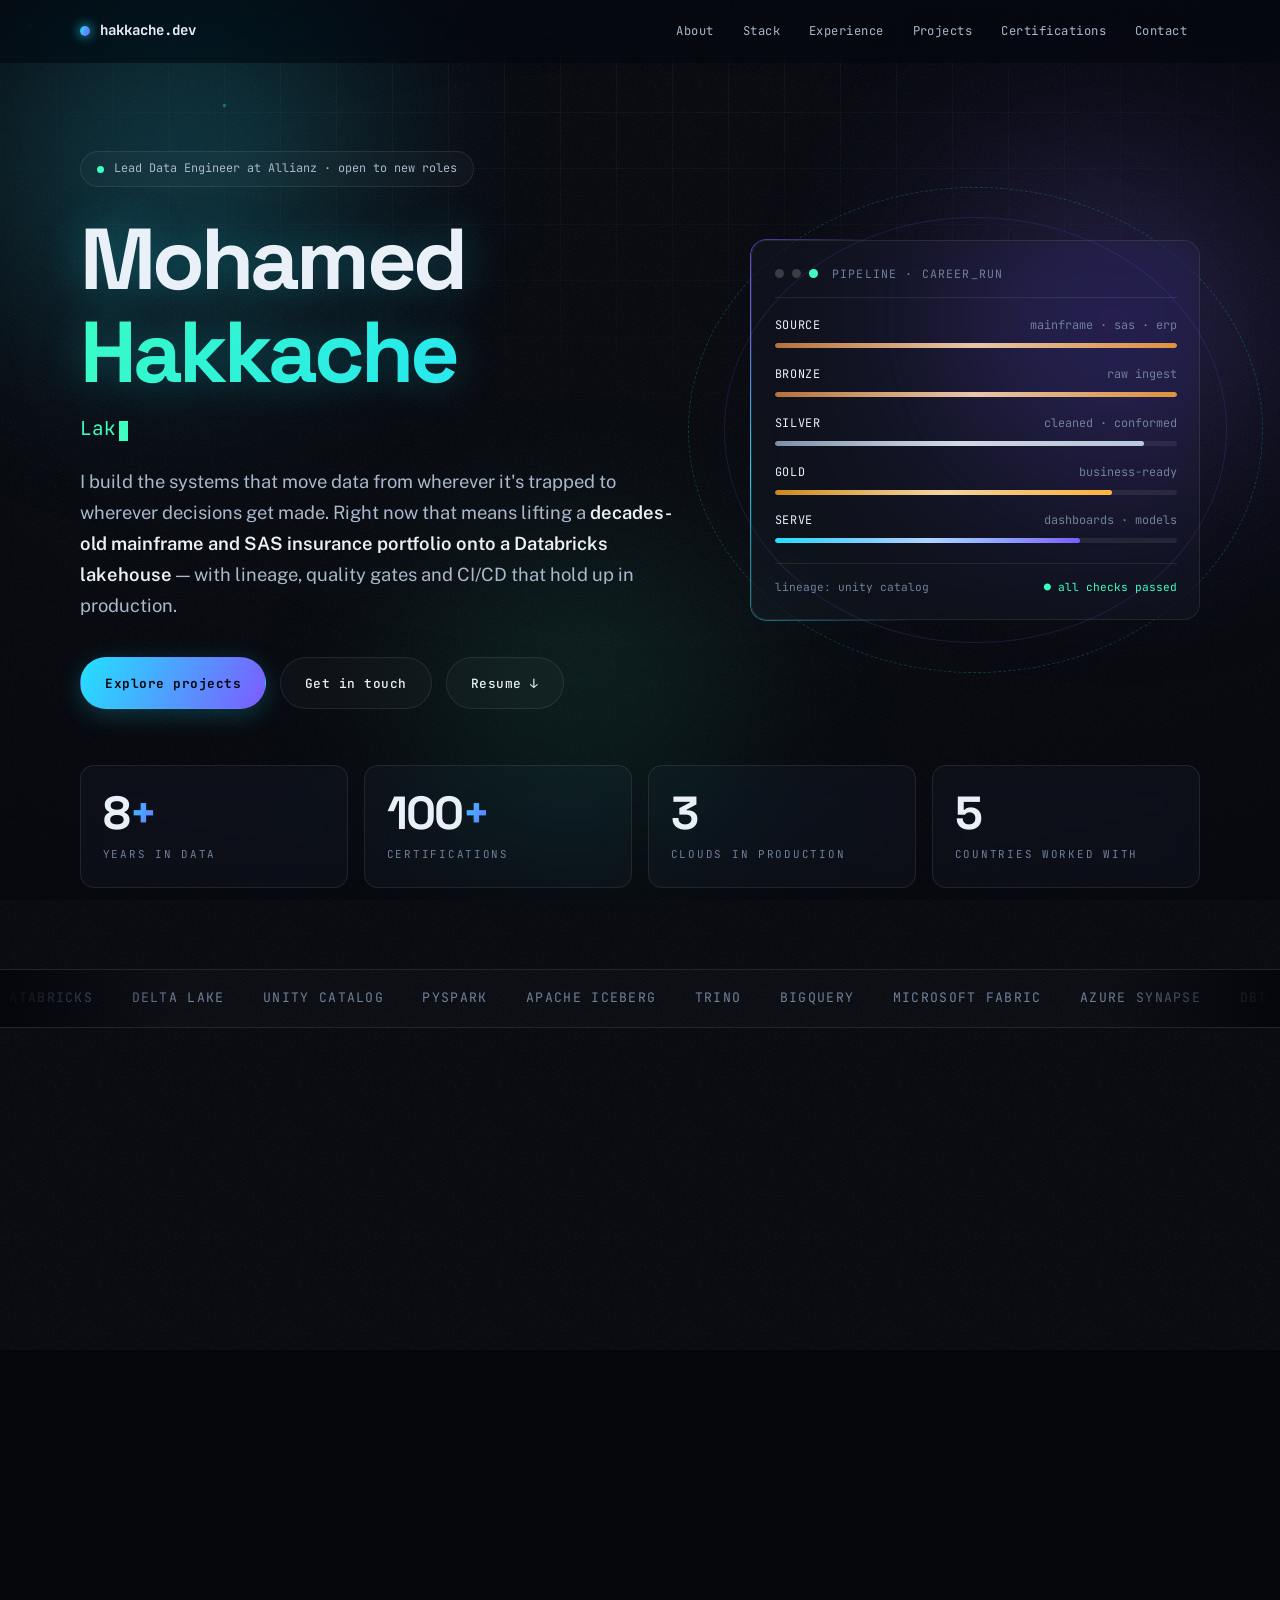
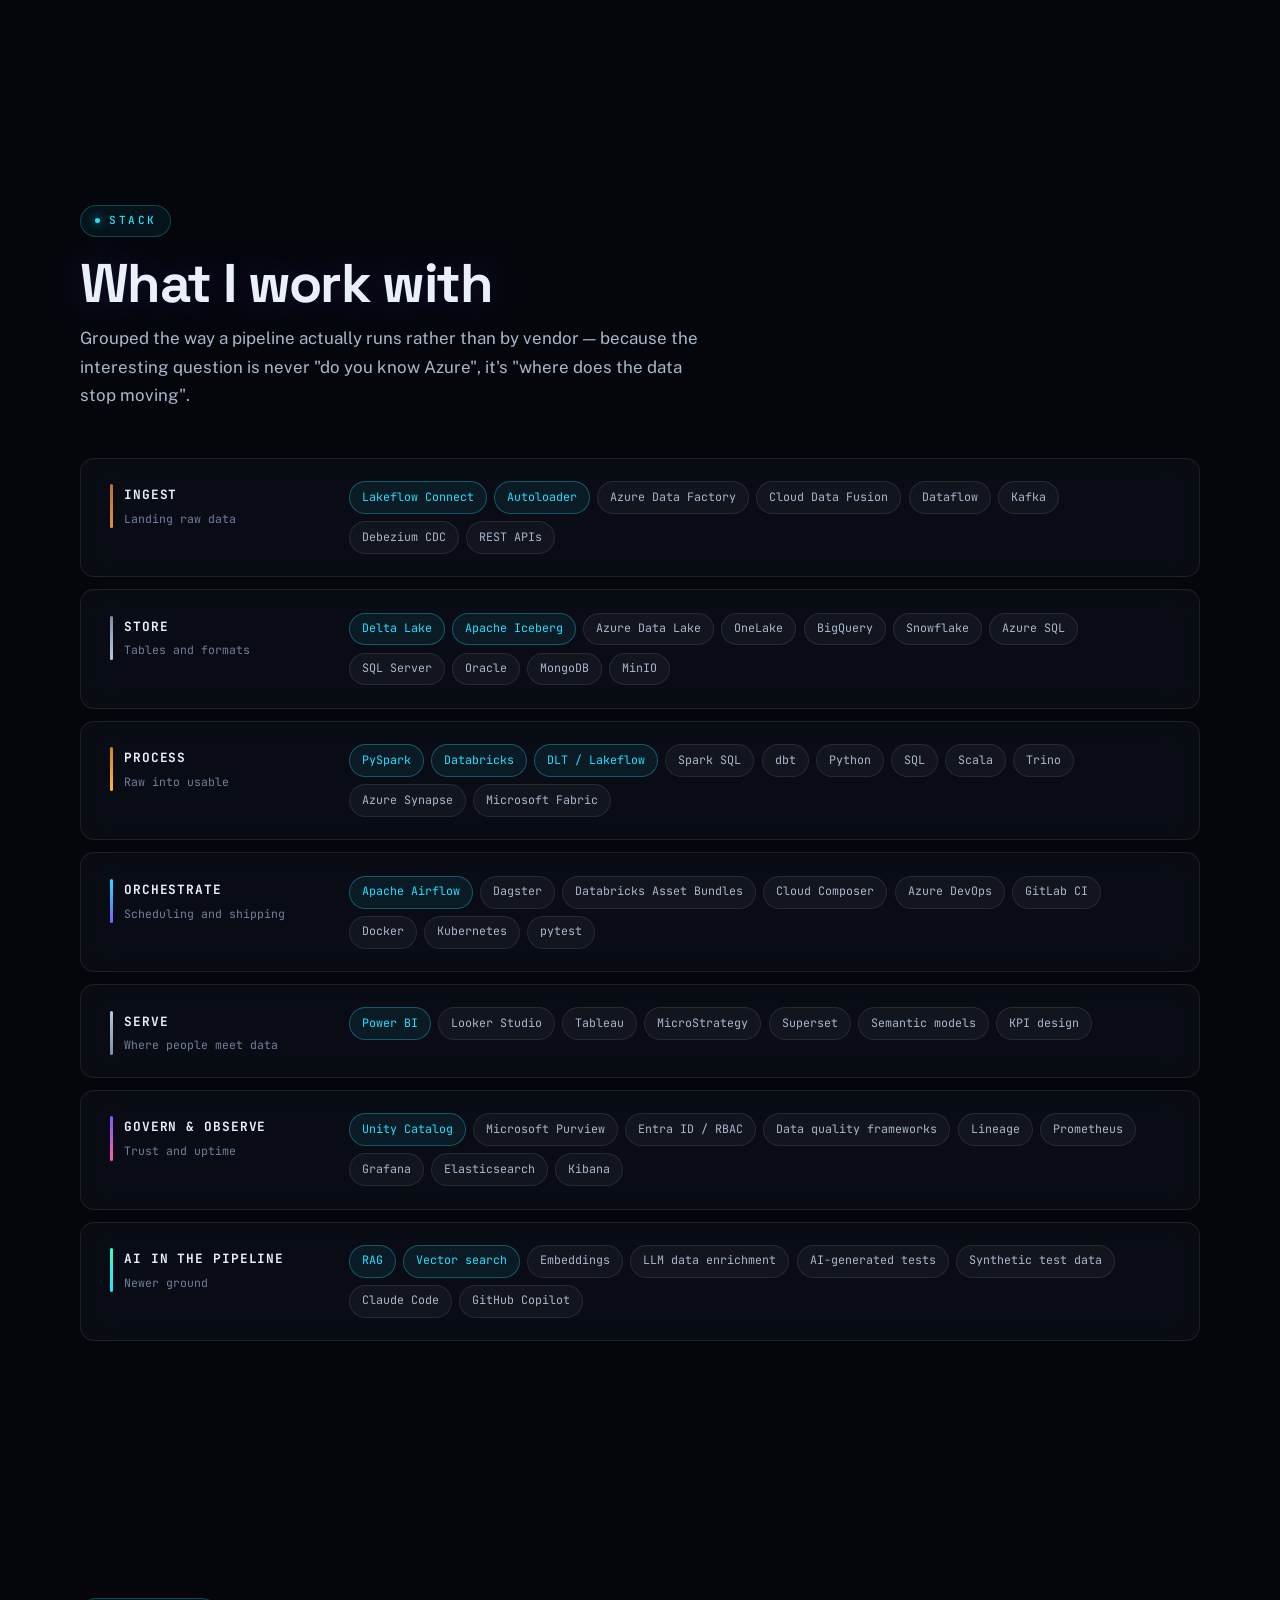
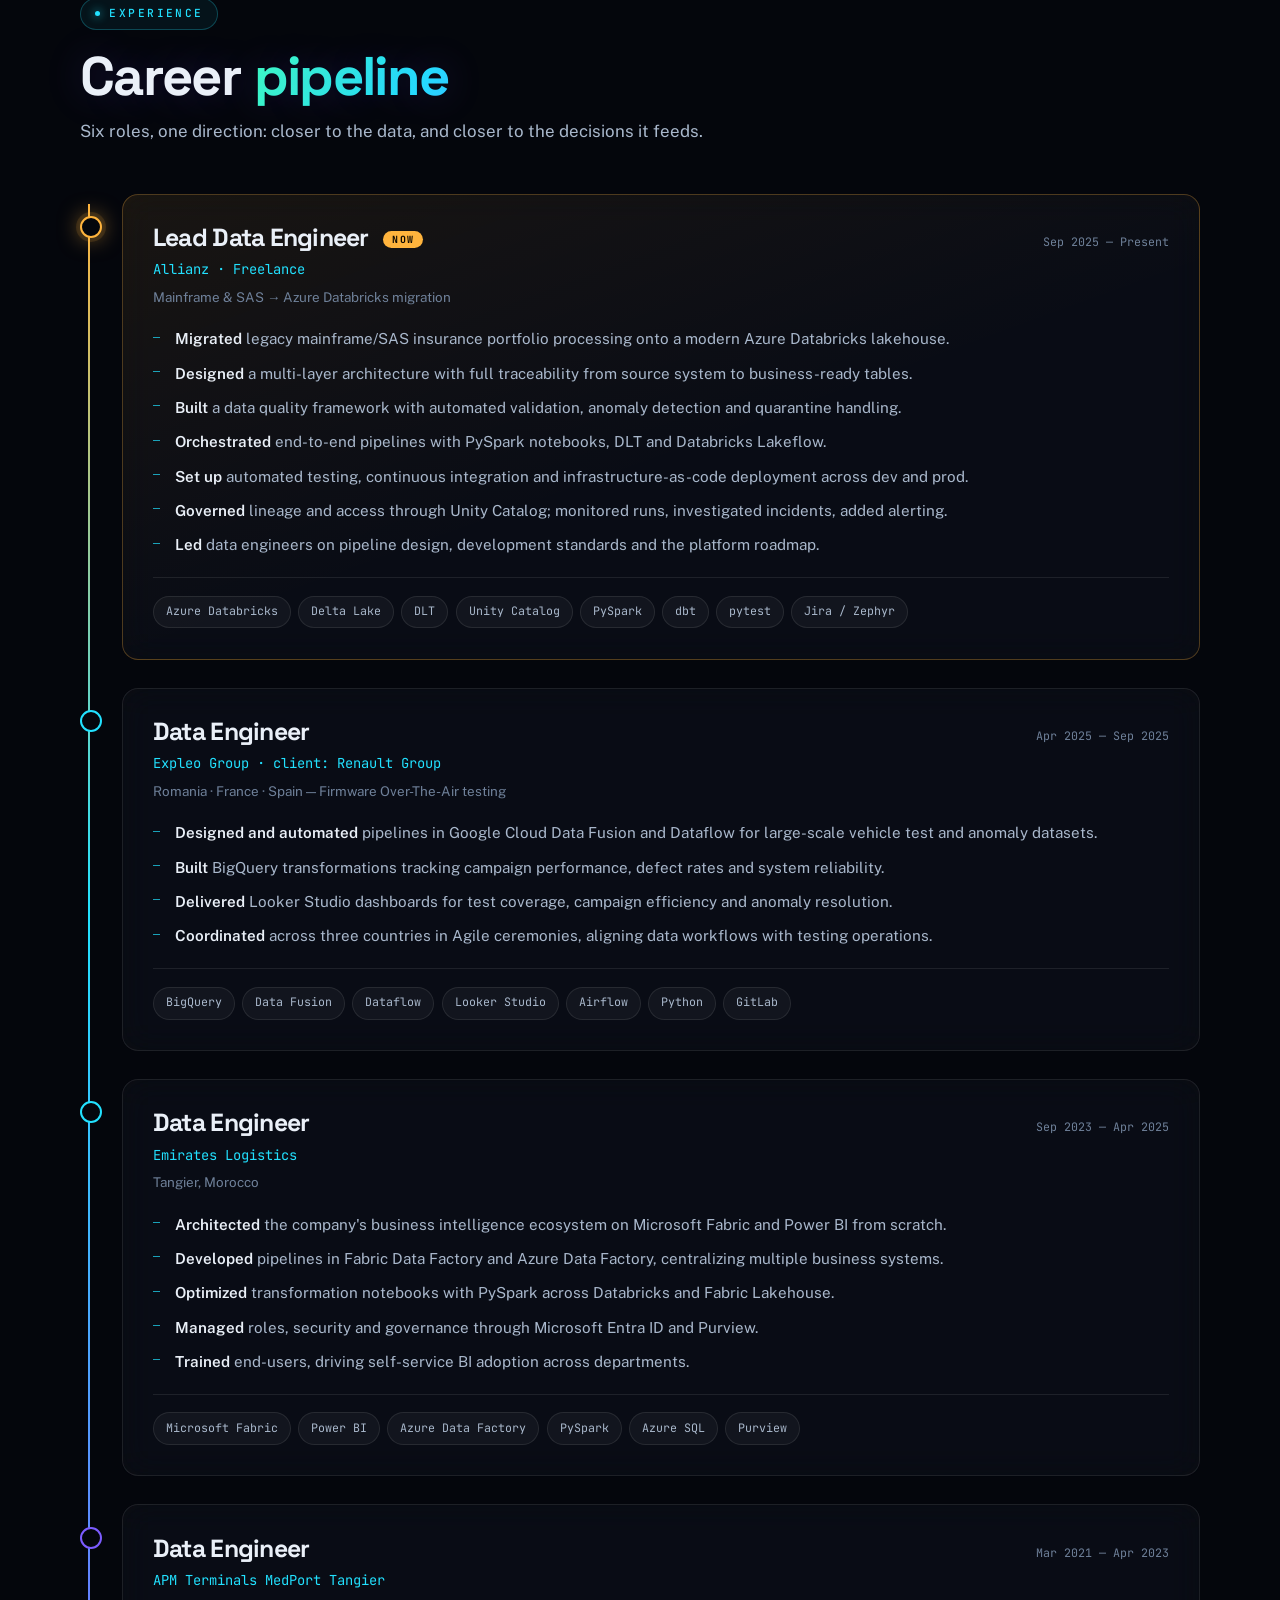
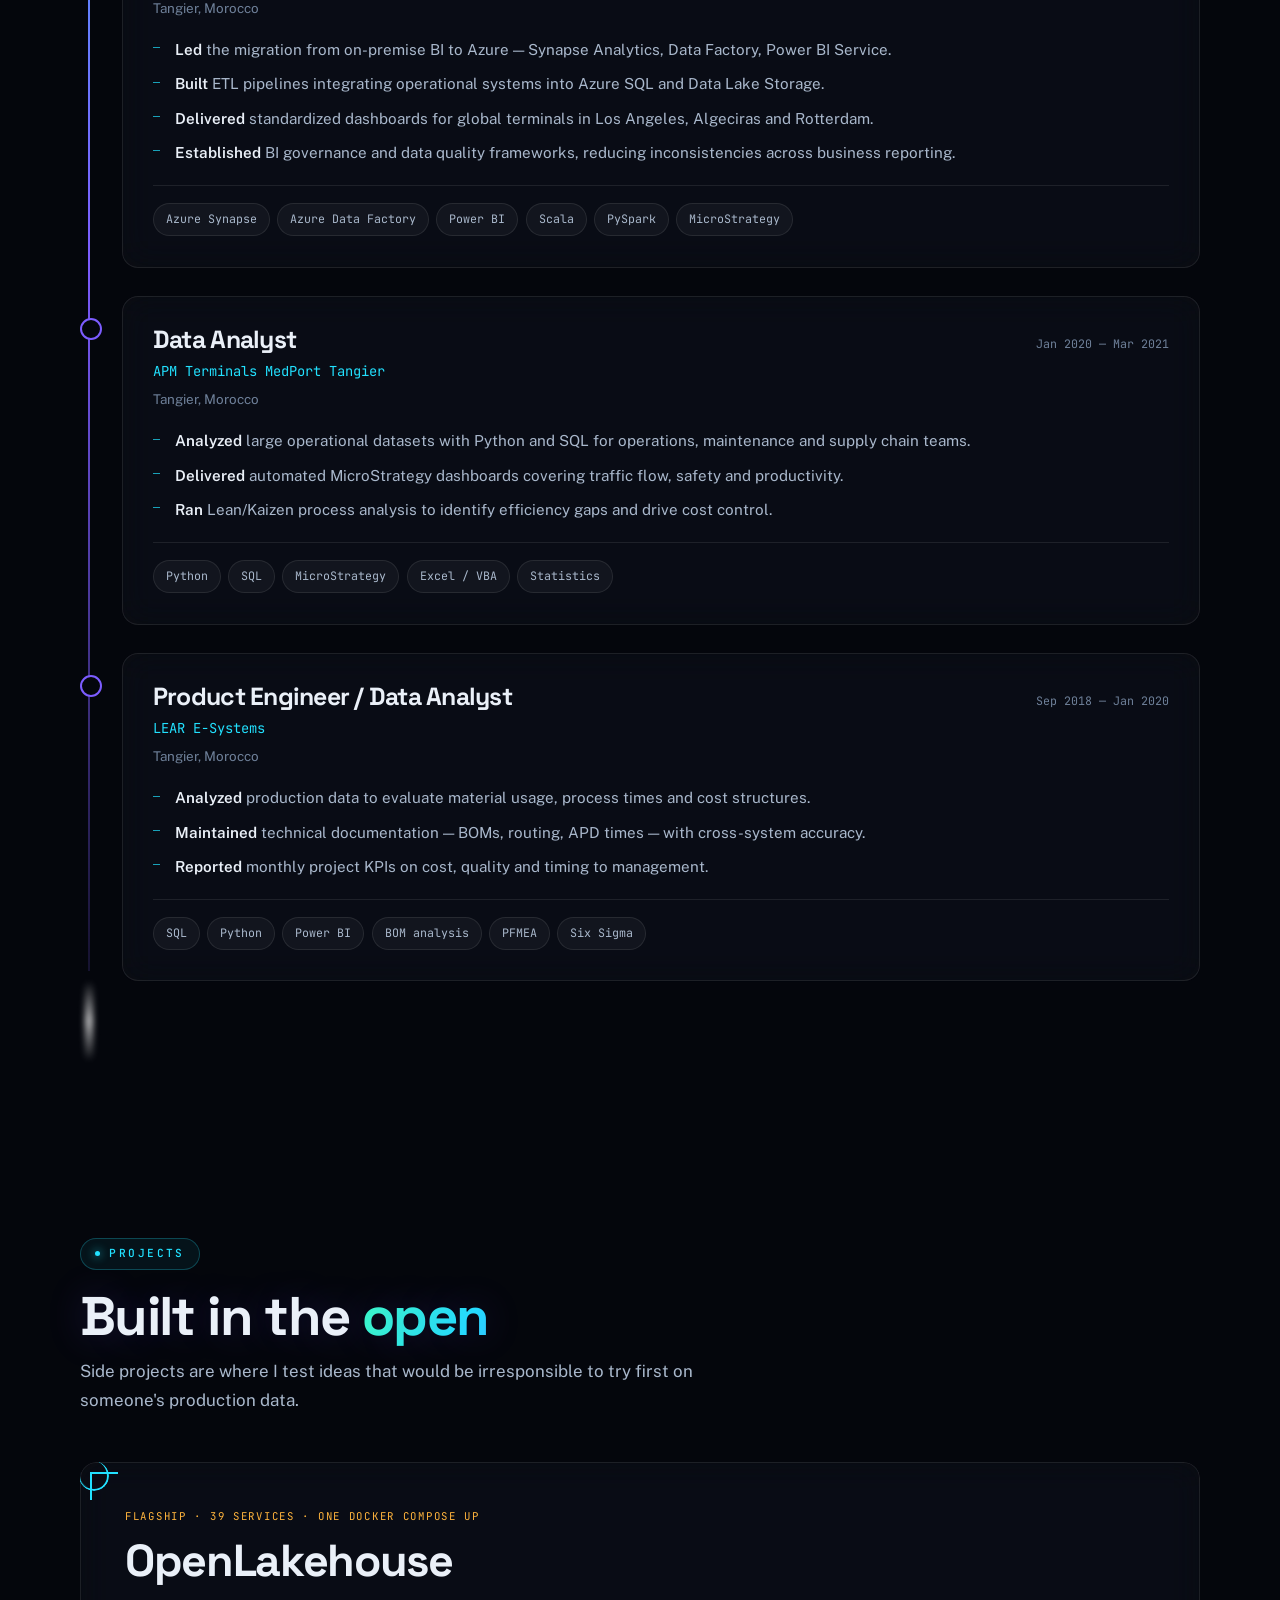
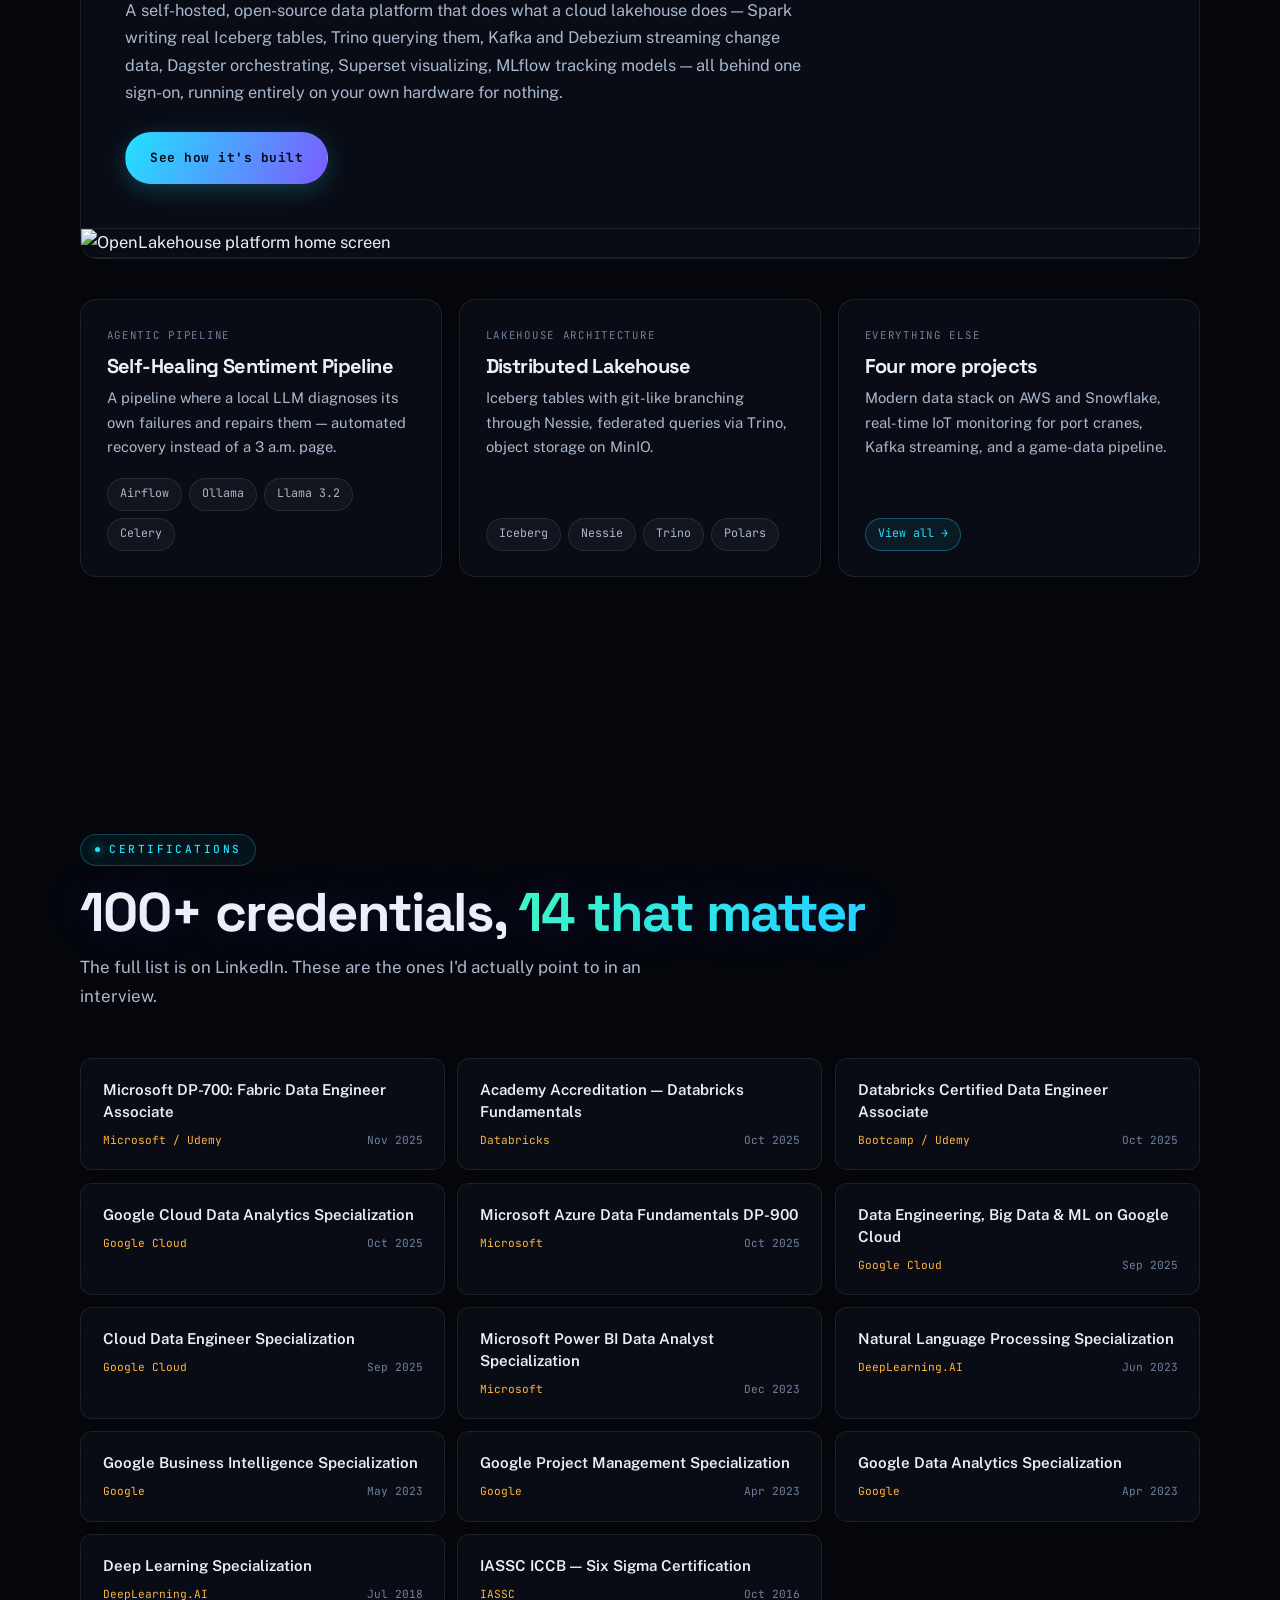
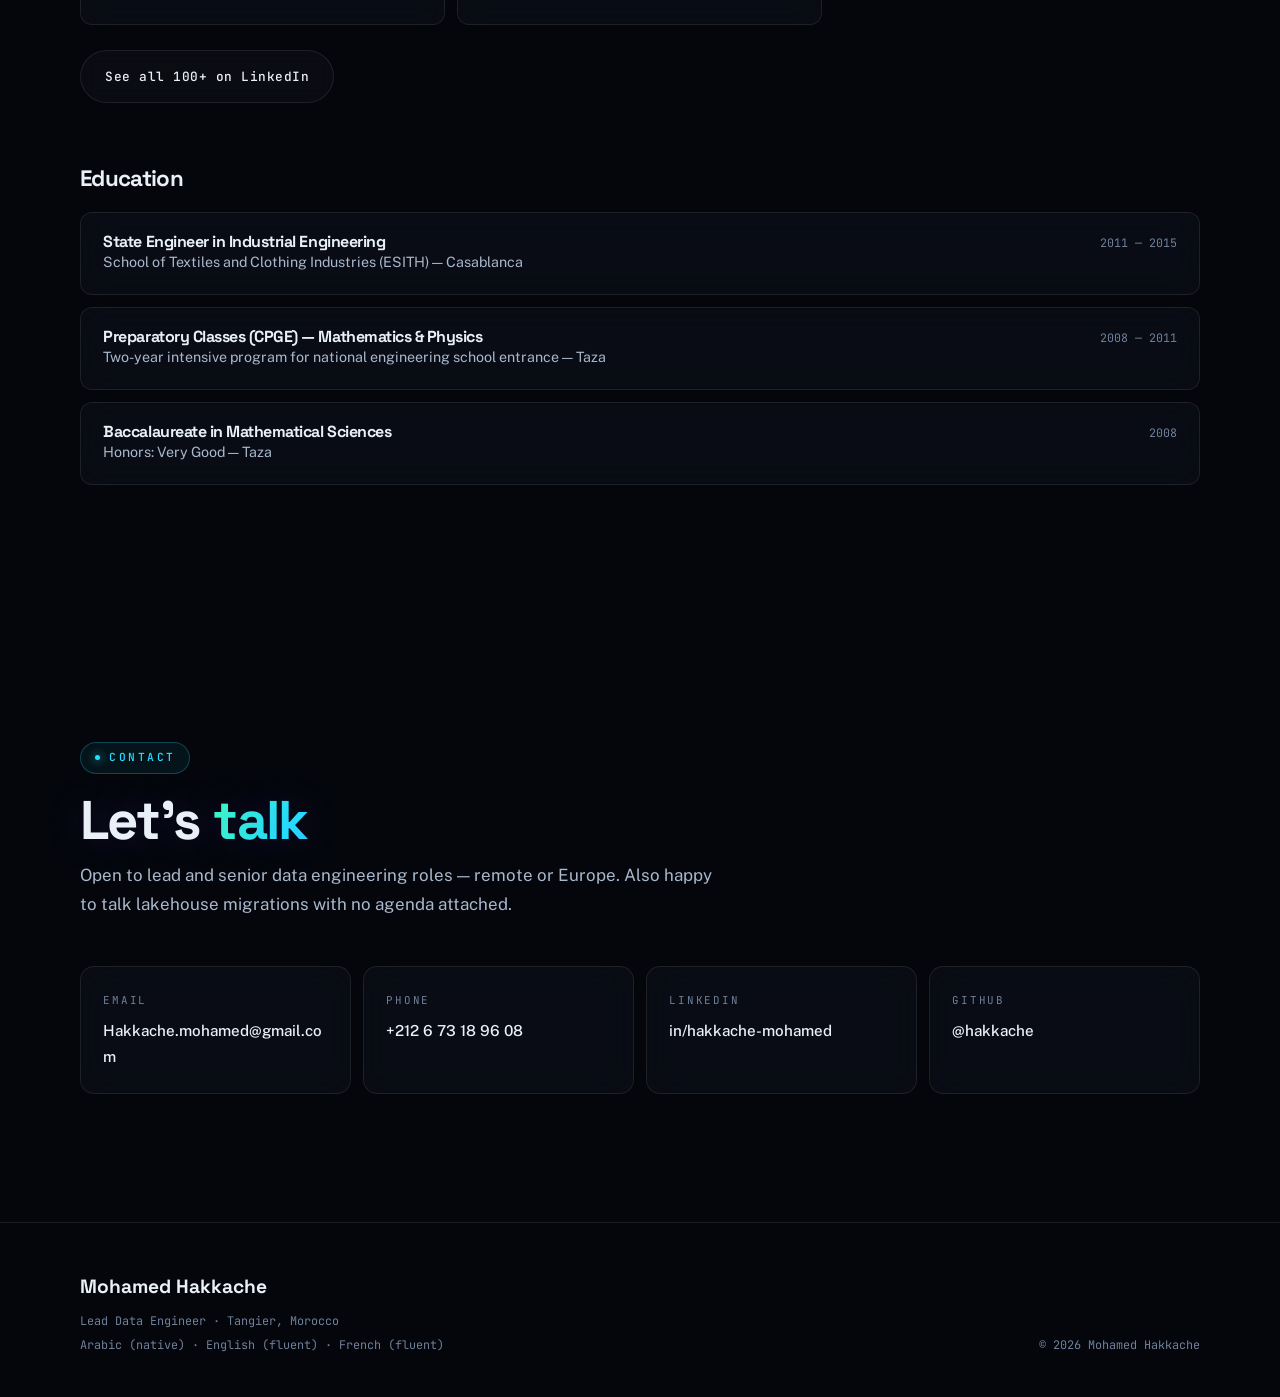
==== commit e95d379f: "Self-contained futuristic rebuild" ====
--- a/index.html
+++ b/index.html
@@ -30,7 +30,604 @@
 <link rel="preconnect" href="https://fonts.googleapis.com">
 <link rel="preconnect" href="https://fonts.gstatic.com" crossorigin>
 <link href="https://fonts.googleapis.com/css2?family=Space+Grotesk:wght@500;600;700&family=JetBrains+Mono:wght@400;500;700&family=Public+Sans:wght@400;500;600&display=swap" rel="stylesheet">
-<link rel="stylesheet" href="styles.css">
+<style>
+/* ============================================================
+   Mohamed Hakkache — portfolio
+   Direction: deep-space glass. Aurora mesh, conic light beams,
+   cursor-tracked spotlights. Readability holds at every layer.
+   ============================================================ */
+
+@property --beam-angle {
+  syntax: '<angle>';
+  initial-value: 0deg;
+  inherits: false;
+}
+
+:root {
+  /* space */
+  --void:     #04060C;
+  --deep:     #070B14;
+  --panel:    rgba(255, 255, 255, 0.028);
+  --panel-2:  rgba(255, 255, 255, 0.05);
+  --edge:     rgba(255, 255, 255, 0.085);
+  --edge-lit: rgba(255, 255, 255, 0.18);
+
+  /* light */
+  --cyan:     #22E1FF;
+  --violet:   #7C5CFF;
+  --mint:     #3DFFC0;
+  --amber:    #FFB43D;
+  --rose:     #FF5CA8;
+
+  /* text */
+  --text:     #EAF0F8;
+  --text-2:   #A9B8CC;
+  --muted:    #6F819A;
+
+  /* gradients */
+  --grad:     linear-gradient(115deg, var(--cyan), var(--violet));
+  --grad-3:   linear-gradient(115deg, var(--mint), var(--cyan) 45%, var(--violet));
+
+  /* type */
+  --display: 'Space Grotesk', 'Segoe UI', sans-serif;
+  --body:    'Public Sans', -apple-system, BlinkMacSystemFont, sans-serif;
+  --mono:    'JetBrains Mono', ui-monospace, monospace;
+
+  --gut: clamp(1.15rem, 4vw, 2.5rem);
+  --section-y: clamp(4.5rem, 10vw, 8.5rem);
+  --maxw: 1200px;
+  --r: 16px;
+}
+
+* { margin: 0; padding: 0; box-sizing: border-box; }
+html { scroll-behavior: smooth; scroll-padding-top: 96px; }
+
+body {
+  font-family: var(--body);
+  background: var(--void);
+  color: var(--text);
+  font-size: 16.5px;
+  line-height: 1.68;
+  -webkit-font-smoothing: antialiased;
+  overflow-x: hidden;
+  position: relative;
+}
+
+/* ---------- atmosphere: aurora mesh ---------- */
+
+.aurora { position: fixed; inset: 0; z-index: 0; pointer-events: none; overflow: hidden; }
+.blob {
+  position: absolute;
+  border-radius: 50%;
+  filter: blur(90px);
+  opacity: 0.55;
+  will-change: transform;
+}
+.blob.b1 { width: 46vw; height: 46vw; left: -10vw;  top: -12vw;  background: radial-gradient(circle, rgba(34,225,255,.55), transparent 68%); animation: drift1 26s ease-in-out infinite; }
+.blob.b2 { width: 42vw; height: 42vw; right: -8vw;  top: 4vw;    background: radial-gradient(circle, rgba(124,92,255,.55), transparent 68%); animation: drift2 32s ease-in-out infinite; }
+.blob.b3 { width: 38vw; height: 38vw; left: 26vw;   top: 52vh;   background: radial-gradient(circle, rgba(61,255,192,.28), transparent 68%); animation: drift3 38s ease-in-out infinite; }
+
+@keyframes drift1 { 0%,100% { transform: translate(0,0) scale(1); } 50% { transform: translate(8vw, 6vh) scale(1.15); } }
+@keyframes drift2 { 0%,100% { transform: translate(0,0) scale(1.1); } 50% { transform: translate(-7vw, 9vh) scale(1); } }
+@keyframes drift3 { 0%,100% { transform: translate(0,0) scale(1); } 50% { transform: translate(5vw,-8vh) scale(1.2); } }
+
+/* grid lattice, masked to fade at edges */
+.lattice {
+  position: fixed; inset: 0; z-index: 0; pointer-events: none;
+  background-image:
+    linear-gradient(rgba(255,255,255,.035) 1px, transparent 1px),
+    linear-gradient(90deg, rgba(255,255,255,.035) 1px, transparent 1px);
+  background-size: 56px 56px;
+  mask-image: radial-gradient(ellipse 90% 65% at 50% 0%, #000 20%, transparent 78%);
+  -webkit-mask-image: radial-gradient(ellipse 90% 65% at 50% 0%, #000 20%, transparent 78%);
+}
+
+/* film grain */
+.grain {
+  position: fixed; inset: -50%; z-index: 1; pointer-events: none;
+  opacity: 0.16;
+  background-image: url("data:image/svg+xml,%3Csvg xmlns='http://www.w3.org/2000/svg' width='200' height='200'%3E%3Cfilter id='n'%3E%3CfeTurbulence type='fractalNoise' baseFrequency='0.85' numOctaves='3'/%3E%3C/filter%3E%3Crect width='200' height='200' filter='url(%23n)' opacity='0.5'/%3E%3C/svg%3E");
+  animation: grainShift 7s steps(6) infinite;
+}
+@keyframes grainShift {
+  0%,100% { transform: translate(0,0); }
+  20% { transform: translate(-3%, 2%); }
+  40% { transform: translate(2%, -3%); }
+  60% { transform: translate(-2%, -2%); }
+  80% { transform: translate(3%, 1%); }
+}
+
+/* vignette */
+body::after {
+  content: ''; position: fixed; inset: 0; z-index: 1; pointer-events: none;
+  background: radial-gradient(ellipse 120% 80% at 50% 40%, transparent 40%, rgba(4,6,12,.75) 100%);
+}
+
+/* ---------- typography ---------- */
+
+h1,h2,h3,h4 { font-family: var(--display); font-weight: 700; line-height: 1.08; letter-spacing: -0.03em; }
+a { color: var(--cyan); text-decoration: none; }
+::selection { background: var(--cyan); color: var(--void); }
+
+.grad-text {
+  background: var(--grad-3);
+  background-size: 200% auto;
+  -webkit-background-clip: text; background-clip: text;
+  -webkit-text-fill-color: transparent; color: transparent;
+  animation: sheen 8s linear infinite;
+}
+@keyframes sheen { to { background-position: 200% center; } }
+
+.eyebrow {
+  display: inline-flex; align-items: center; gap: 0.6rem;
+  font-family: var(--mono); font-size: 0.7rem; font-weight: 500;
+  letter-spacing: 0.22em; text-transform: uppercase;
+  color: var(--cyan); margin-bottom: 1.1rem;
+  padding: 0.35rem 0.85rem;
+  border: 1px solid rgba(34,225,255,.25);
+  border-radius: 100px;
+  background: rgba(34,225,255,.06);
+}
+.eyebrow::before {
+  content: ''; width: 5px; height: 5px; border-radius: 50%;
+  background: var(--cyan); box-shadow: 0 0 10px var(--cyan);
+}
+
+.section-title { font-size: clamp(2rem, 5.2vw, 3.4rem); margin-bottom: 0.7rem; }
+.section-lede { color: var(--text-2); max-width: 64ch; margin-bottom: 3rem; font-size: 1.06rem; }
+
+/* ---------- layout ---------- */
+
+.wrap { max-width: var(--maxw); margin: 0 auto; padding: 0 var(--gut); position: relative; z-index: 3; }
+section { padding: var(--section-y) 0; position: relative; z-index: 3; }
+
+/* ---------- glass primitive ---------- */
+
+.glass {
+  position: relative;
+  background: var(--panel);
+  border: 1px solid var(--edge);
+  border-radius: var(--r);
+  backdrop-filter: blur(16px) saturate(150%);
+  -webkit-backdrop-filter: blur(16px) saturate(150%);
+  overflow: hidden;
+  transition: border-color .35s, transform .35s, box-shadow .35s;
+}
+/* cursor-tracked spotlight */
+.glass::before {
+  content: ''; position: absolute; inset: 0; pointer-events: none;
+  background: radial-gradient(380px circle at var(--mx, 50%) var(--my, 50%), rgba(34,225,255,.11), transparent 45%);
+  opacity: 0; transition: opacity .35s;
+}
+.glass:hover::before { opacity: 1; }
+.glass:hover { border-color: var(--edge-lit); box-shadow: 0 20px 60px rgba(0,0,0,.5); }
+
+/* conic light beam — used sparingly on the two hero-tier cards */
+.beam { position: relative; border-radius: var(--r); }
+.beam::after {
+  content: ''; position: absolute; inset: -1px; border-radius: inherit; padding: 1px;
+  background: conic-gradient(from var(--beam-angle),
+    transparent 0 55%, rgba(34,225,255,.9) 72%, rgba(124,92,255,.9) 84%, transparent 92%);
+  -webkit-mask: linear-gradient(#000 0 0) content-box, linear-gradient(#000 0 0);
+  -webkit-mask-composite: xor; mask-composite: exclude;
+  animation: spinBeam 7s linear infinite;
+  pointer-events: none; z-index: 4;
+}
+@keyframes spinBeam { to { --beam-angle: 360deg; } }
+
+/* ---------- scroll progress ---------- */
+.progress {
+  position: fixed; top: 0; left: 0; height: 2px; width: 0%;
+  background: var(--grad); z-index: 1000;
+  box-shadow: 0 0 14px rgba(34,225,255,.8);
+  transition: width .1s linear;
+}
+
+/* ---------- skip link ---------- */
+.skip { position: absolute; left: -9999px; background: var(--cyan); color: var(--void); padding: .8rem 1.2rem; z-index: 2000; font-weight: 700; }
+.skip:focus { left: 0; top: 0; }
+
+/* ---------- nav ---------- */
+
+nav {
+  position: sticky; top: 0; z-index: 900;
+  background: rgba(4,6,12,.55);
+  backdrop-filter: blur(20px) saturate(160%);
+  -webkit-backdrop-filter: blur(20px) saturate(160%);
+  border-bottom: 1px solid transparent;
+  transition: background .35s, border-color .35s;
+}
+nav.scrolled { background: rgba(4,6,12,.85); border-bottom-color: var(--edge); }
+
+.nav-inner { max-width: var(--maxw); margin: 0 auto; padding: .8rem var(--gut); display: flex; align-items: center; justify-content: space-between; gap: 1rem; }
+
+.brand { display: flex; align-items: center; gap: .6rem; font-family: var(--mono); font-size: .88rem; font-weight: 700; color: var(--text); white-space: nowrap; }
+.brand .orb {
+  width: 10px; height: 10px; border-radius: 50%;
+  background: var(--grad);
+  box-shadow: 0 0 12px var(--cyan);
+  animation: orbPulse 2.6s ease-in-out infinite;
+}
+@keyframes orbPulse { 0%,100% { transform: scale(1); opacity: 1; } 50% { transform: scale(1.25); opacity: .7; } }
+
+.nav-links { display: flex; gap: .2rem; list-style: none; flex-wrap: wrap; }
+.nav-links a {
+  font-family: var(--mono); font-size: .76rem; letter-spacing: .04em;
+  color: var(--text-2); padding: .5rem .8rem; border-radius: 8px;
+  transition: color .25s, background .25s; display: block;
+}
+.nav-links a:hover { color: var(--text); background: var(--panel-2); }
+.nav-links a.active { color: var(--cyan); background: rgba(34,225,255,.1); }
+
+/* ---------- buttons ---------- */
+
+.btn {
+  display: inline-flex; align-items: center; justify-content: center; gap: .55rem;
+  font-family: var(--mono); font-size: .8rem; letter-spacing: .04em;
+  padding: .9rem 1.5rem; border-radius: 100px; border: 1px solid transparent;
+  background: var(--grad); color: #06080F; font-weight: 700;
+  position: relative; overflow: hidden; cursor: pointer; min-height: 46px;
+  transition: transform .25s, box-shadow .25s;
+  box-shadow: 0 6px 24px rgba(34,225,255,.22);
+}
+.btn::after {
+  content: ''; position: absolute; inset: 0;
+  background: linear-gradient(100deg, transparent 20%, rgba(255,255,255,.45) 50%, transparent 80%);
+  transform: translateX(-120%); transition: transform .7s;
+}
+.btn:hover::after { transform: translateX(120%); }
+.btn:hover { transform: translateY(-3px); box-shadow: 0 14px 38px rgba(34,225,255,.35); }
+.btn:active { transform: translateY(-1px); }
+
+.btn-ghost {
+  background: var(--panel); color: var(--text); border-color: var(--edge);
+  box-shadow: none; font-weight: 500;
+  backdrop-filter: blur(10px); -webkit-backdrop-filter: blur(10px);
+}
+.btn-ghost:hover { border-color: var(--cyan); color: var(--cyan); box-shadow: 0 8px 30px rgba(34,225,255,.16); }
+
+:focus-visible { outline: 2px solid var(--cyan); outline-offset: 3px; border-radius: 6px; }
+
+/* ---------- hero ---------- */
+
+.hero { padding: clamp(3rem, 8vw, 5.5rem) 0 clamp(3rem, 7vw, 5rem); }
+.hero-grid { display: grid; grid-template-columns: 1.15fr .85fr; gap: clamp(2rem, 5vw, 4rem); align-items: center; }
+
+.status-pill {
+  display: inline-flex; align-items: center; gap: .6rem;
+  font-family: var(--mono); font-size: .74rem; color: var(--text-2);
+  border: 1px solid var(--edge); background: var(--panel);
+  padding: .45rem 1rem; border-radius: 100px; margin-bottom: 1.6rem;
+  backdrop-filter: blur(10px); -webkit-backdrop-filter: blur(10px);
+}
+.status-pill .live { width: 7px; height: 7px; border-radius: 50%; background: var(--mint); animation: breathe 2.4s ease-in-out infinite; }
+@keyframes breathe { 0%,100% { box-shadow: 0 0 0 0 rgba(61,255,192,.55); } 50% { box-shadow: 0 0 0 7px rgba(61,255,192,0); } }
+
+.hero h1 { font-size: clamp(2.7rem, 7.5vw, 5.4rem); letter-spacing: -.045em; margin-bottom: .8rem; }
+.hero h1 .line2 { display: block; }
+
+.hero-role {
+  font-family: var(--mono); font-size: clamp(.92rem, 2.2vw, 1.2rem);
+  color: var(--mint); margin-bottom: 1.4rem; min-height: 1.7em;
+}
+.hero-role .caret { display: inline-block; width: 9px; height: 1.05em; background: var(--mint); vertical-align: text-bottom; margin-left: 3px; animation: blink 1.05s steps(2) infinite; }
+@keyframes blink { 0%,49% { opacity: 1; } 50%,100% { opacity: 0; } }
+
+.hero-lede { font-size: clamp(1rem, 2vw, 1.15rem); color: var(--text-2); max-width: 56ch; margin-bottom: 2.2rem; }
+.hero-lede strong { color: var(--text); font-weight: 600; }
+.hero-actions { display: flex; gap: .85rem; flex-wrap: wrap; }
+
+/* hero console — the signature element */
+.console { padding: 1.4rem; font-family: var(--mono); }
+.console-bar { display: flex; align-items: center; gap: .5rem; padding-bottom: .9rem; margin-bottom: 1.1rem; border-bottom: 1px solid var(--edge); }
+.console-bar .dot { width: 9px; height: 9px; border-radius: 50%; background: var(--edge-lit); }
+.console-bar .dot.g { background: var(--mint); }
+.console-bar .title { font-size: .72rem; color: var(--muted); letter-spacing: .1em; text-transform: uppercase; margin-left: .4rem; }
+
+.stage { margin-bottom: 1.05rem; }
+.stage:last-child { margin-bottom: 0; }
+.stage-head { display: flex; justify-content: space-between; align-items: baseline; font-size: .74rem; margin-bottom: .45rem; }
+.stage-name { color: var(--text); letter-spacing: .06em; }
+.stage-val { color: var(--muted); }
+.stage-track { height: 5px; border-radius: 100px; background: rgba(255,255,255,.07); overflow: hidden; position: relative; }
+.stage-fill { height: 100%; border-radius: 100px; width: 0; transition: width 1.4s cubic-bezier(.2,.8,.2,1); position: relative; overflow: hidden; }
+.stage-fill::after {
+  content: ''; position: absolute; inset: 0;
+  background: linear-gradient(90deg, transparent, rgba(255,255,255,.55), transparent);
+  animation: flow 2.2s linear infinite;
+}
+@keyframes flow { 0% { transform: translateX(-100%); } 100% { transform: translateX(100%); } }
+
+.f-bronze { background: linear-gradient(90deg, #B4713C, #E0913F); }
+.f-silver { background: linear-gradient(90deg, #7C8FA8, #B9C9DC); }
+.f-gold   { background: linear-gradient(90deg, #C98A1E, var(--amber)); }
+.f-cyan   { background: var(--grad); }
+
+.console-foot { margin-top: 1.2rem; padding-top: .9rem; border-top: 1px solid var(--edge); font-size: .7rem; color: var(--muted); display: flex; justify-content: space-between; gap: .75rem; }
+.console-foot .ok { color: var(--mint); }
+
+/* ---------- marquee ---------- */
+
+.marquee { position: relative; z-index: 3; overflow: hidden; padding: 1.1rem 0; border-top: 1px solid var(--edge); border-bottom: 1px solid var(--edge); background: rgba(255,255,255,.015); }
+.marquee::before, .marquee::after { content: ''; position: absolute; top: 0; bottom: 0; width: 14%; z-index: 2; pointer-events: none; }
+.marquee::before { left: 0; background: linear-gradient(90deg, var(--void), transparent); }
+.marquee::after { right: 0; background: linear-gradient(270deg, var(--void), transparent); }
+.mq-track { display: flex; gap: 2.4rem; width: max-content; animation: slide 42s linear infinite; }
+.mq-track span { font-family: var(--mono); font-size: .82rem; color: var(--muted); letter-spacing: .1em; white-space: nowrap; transition: color .25s; }
+.mq-track span:hover { color: var(--cyan); }
+.marquee:hover .mq-track { animation-play-state: paused; }
+@keyframes slide { to { transform: translateX(-50%); } }
+
+/* ---------- stat band ---------- */
+
+.stat-band { display: grid; grid-template-columns: repeat(auto-fit, minmax(160px,1fr)); gap: 1rem; margin-top: 3.5rem; }
+.stat { padding: 1.5rem 1.35rem; border-radius: 14px; }
+.stat-num { font-family: var(--display); font-size: clamp(2.1rem, 5vw, 2.9rem); font-weight: 700; line-height: 1; letter-spacing: -.04em; }
+.stat-num .suffix { background: var(--grad); -webkit-background-clip: text; background-clip: text; -webkit-text-fill-color: transparent; }
+.stat-label { font-family: var(--mono); font-size: .68rem; letter-spacing: .16em; text-transform: uppercase; color: var(--muted); margin-top: .55rem; }
+
+/* ---------- layers (stack) ---------- */
+
+.layers { display: grid; gap: .75rem; }
+.layer { display: grid; grid-template-columns: 215px 1fr; gap: 1.5rem; align-items: start; padding: 1.4rem clamp(1.1rem, 3vw, 1.8rem); border-radius: 14px; }
+.layer-name { font-family: var(--mono); font-size: .8rem; font-weight: 700; letter-spacing: .07em; text-transform: uppercase; display: flex; gap: .7rem; padding-top: .2rem; }
+.layer-name .bar { width: 3px; border-radius: 3px; flex: none; align-self: stretch; min-height: 30px; }
+.layer-name small { display: block; font-weight: 400; text-transform: none; letter-spacing: 0; color: var(--muted); font-size: .72rem; margin-top: .2rem; }
+
+.tags { display: flex; flex-wrap: wrap; gap: .45rem; }
+.tag {
+  font-family: var(--mono); font-size: .73rem; color: var(--text-2);
+  background: rgba(255,255,255,.04); border: 1px solid var(--edge);
+  padding: .35rem .75rem; border-radius: 100px;
+  transition: color .25s, border-color .25s, background .25s, transform .25s;
+}
+.tag:hover { color: var(--text); border-color: var(--edge-lit); transform: translateY(-2px); }
+.tag.key { color: var(--cyan); border-color: rgba(34,225,255,.32); background: rgba(34,225,255,.07); }
+
+/* ---------- experience rail ---------- */
+
+.rail { position: relative; padding-left: 2.6rem; }
+.rail::before {
+  content: ''; position: absolute; left: 8px; top: 10px; bottom: 10px; width: 2px;
+  background: linear-gradient(180deg, var(--amber), var(--cyan) 30%, var(--violet) 70%, rgba(124,92,255,.15));
+}
+.rail::after {
+  content: ''; position: absolute; left: 5px; width: 8px; height: 80px; border-radius: 100px;
+  background: linear-gradient(180deg, transparent, rgba(255,255,255,.75), transparent);
+  filter: blur(3px); animation: railPulse 5.5s ease-in-out infinite;
+}
+@keyframes railPulse { 0% { top: 0; opacity: 0; } 15% { opacity: .8; } 85% { opacity: .8; } 100% { top: 100%; opacity: 0; } }
+
+.role { position: relative; padding-bottom: 1.75rem; }
+.role:last-child { padding-bottom: 0; }
+.role::before {
+  content: ''; position: absolute; left: -2.6rem; top: 1.4rem;
+  width: 18px; height: 18px; border-radius: 50%;
+  background: var(--void); border: 2px solid var(--violet); z-index: 2;
+}
+.role.tier-now::before { border-color: var(--amber); box-shadow: 0 0 0 4px rgba(255,180,61,.12), 0 0 22px rgba(255,180,61,.6); }
+.role.tier-mid::before { border-color: var(--cyan); }
+
+.role-card { padding: clamp(1.3rem, 3vw, 1.9rem); }
+.role.tier-now .role-card { background: linear-gradient(160deg, rgba(255,180,61,.09), var(--panel) 55%); border-color: rgba(255,180,61,.28); }
+
+.role-head { display: flex; justify-content: space-between; gap: 1rem; flex-wrap: wrap; align-items: baseline; margin-bottom: .35rem; }
+.role-title { font-size: clamp(1.2rem, 2.8vw, 1.55rem); }
+.role-when { font-family: var(--mono); font-size: .73rem; color: var(--muted); white-space: nowrap; }
+.role-org { font-family: var(--mono); font-size: .86rem; color: var(--cyan); margin-bottom: .3rem; }
+.role-where { font-size: .84rem; color: var(--muted); margin-bottom: 1.1rem; }
+
+.role-card ul { list-style: none; }
+.role-card li { position: relative; padding-left: 1.4rem; margin-bottom: .55rem; color: var(--text-2); font-size: .95rem; }
+.role-card li::before { content: ''; position: absolute; left: 0; top: .68em; width: 7px; height: 1px; background: var(--cyan); opacity: .7; }
+.role-card li strong { color: var(--text); font-weight: 600; }
+.role-stack { margin-top: 1.2rem; padding-top: 1.1rem; border-top: 1px solid var(--edge); }
+
+.badge-now {
+  display: inline-block; font-family: var(--mono); font-size: .62rem; font-weight: 700;
+  letter-spacing: .14em; text-transform: uppercase; color: #0B0700;
+  background: var(--amber); padding: .2rem .55rem; border-radius: 100px;
+  vertical-align: middle; margin-left: .6rem;
+}
+
+/* ---------- projects ---------- */
+
+.proj-grid { display: grid; grid-template-columns: repeat(auto-fit, minmax(300px,1fr)); gap: 1.1rem; }
+.proj { display: flex; flex-direction: column; padding: 1.6rem; color: inherit; }
+.proj:hover { transform: translateY(-6px); }
+.proj-kicker { font-family: var(--mono); font-size: .67rem; letter-spacing: .16em; text-transform: uppercase; color: var(--muted); margin-bottom: .75rem; }
+.proj h3 { font-size: 1.25rem; margin-bottom: .55rem; }
+.proj p { color: var(--text-2); font-size: .92rem; flex: 1; margin-bottom: 1.1rem; }
+
+.flagship { overflow: hidden; margin-bottom: 2.5rem; }
+.flagship-body { padding: clamp(1.6rem, 4vw, 2.75rem); }
+.flagship h2 { font-size: clamp(1.8rem, 4.5vw, 2.8rem); margin-bottom: .7rem; }
+.flagship .lede { color: var(--text-2); max-width: 68ch; margin-bottom: 1.6rem; font-size: 1.02rem; }
+
+.shot { display: block; border-top: 1px solid var(--edge); border-bottom: 1px solid var(--edge); }
+.shot img { display: block; width: 100%; height: auto; }
+
+.shot-grid { display: grid; grid-template-columns: repeat(auto-fit, minmax(250px,1fr)); gap: .75rem; margin-top: 2rem; }
+.shot-cell { border-radius: 12px; overflow: hidden; }
+.shot-cell img { display: block; width: 100%; height: auto; transition: transform .5s; }
+.shot-cell:hover img { transform: scale(1.04); }
+.shot-cell figcaption { font-family: var(--mono); font-size: .7rem; color: var(--muted); padding: .7rem .9rem; border-top: 1px solid var(--edge); }
+
+.spec { display: grid; grid-template-columns: repeat(auto-fit, minmax(235px,1fr)); gap: .75rem; margin: 2rem 0; }
+.spec-item { padding: 1.2rem 1.3rem; border-radius: 12px; }
+.spec-item h4 { font-size: .95rem; margin-bottom: .4rem; }
+.spec-item p { font-size: .87rem; color: var(--text-2); }
+
+.code-block {
+  font-family: var(--mono); font-size: .8rem; line-height: 2;
+  background: rgba(0,0,0,.42); border: 1px solid var(--edge); border-radius: 12px;
+  padding: 1.15rem 1.35rem; overflow-x: auto; color: var(--text-2);
+}
+.code-block .c { color: var(--muted); }
+.code-block .k { color: var(--cyan); }
+
+/* ---------- certifications ---------- */
+
+.cert-grid { display: grid; grid-template-columns: repeat(auto-fill, minmax(290px,1fr)); gap: .75rem; }
+.cert { padding: 1.25rem 1.35rem; border-radius: 12px; display: block; color: inherit; }
+.cert:hover { transform: translateY(-4px); }
+.cert:hover .cert-name { color: var(--cyan); }
+.cert-name { font-weight: 600; font-size: .94rem; margin-bottom: .5rem; line-height: 1.45; transition: color .25s; }
+.cert-meta { font-family: var(--mono); font-size: .7rem; color: var(--muted); display: flex; justify-content: space-between; gap: .75rem; }
+.cert-meta .org { color: var(--amber); }
+
+/* ---------- education ---------- */
+.edu { display: grid; gap: .75rem; }
+.edu-row { padding: 1.25rem 1.4rem; border-radius: 12px; display: flex; justify-content: space-between; gap: 1rem; flex-wrap: wrap; align-items: baseline; }
+.edu-row h4 { font-size: 1rem; }
+.edu-row p { color: var(--text-2); font-size: .89rem; }
+.edu-row .when { font-family: var(--mono); font-size: .73rem; color: var(--muted); white-space: nowrap; }
+
+/* ---------- contact ---------- */
+.contact-grid { display: grid; grid-template-columns: repeat(auto-fit, minmax(235px,1fr)); gap: .75rem; }
+.contact-card { padding: 1.5rem 1.4rem; border-radius: 14px; display: block; color: inherit; }
+.contact-card:hover { transform: translateY(-5px); }
+.contact-card:hover .c-value { color: var(--cyan); }
+.c-label { font-family: var(--mono); font-size: .68rem; letter-spacing: .16em; text-transform: uppercase; color: var(--muted); margin-bottom: .55rem; }
+.c-value { font-size: .95rem; font-weight: 500; word-break: break-word; transition: color .25s; }
+
+/* ---------- footer ---------- */
+footer { border-top: 1px solid var(--edge); padding: 3rem 0 2.5rem; position: relative; z-index: 3; }
+.foot-inner { display: flex; justify-content: space-between; gap: 1.5rem; flex-wrap: wrap; align-items: flex-end; }
+.foot-name { font-family: var(--display); font-weight: 700; font-size: 1.2rem; margin-bottom: .4rem; }
+.foot-meta { font-family: var(--mono); font-size: .74rem; color: var(--muted); line-height: 2; }
+
+/* ---------- reveal ---------- */
+.reveal { opacity: 0; transform: translateY(26px); transition: opacity .8s cubic-bezier(.2,.8,.2,1), transform .8s cubic-bezier(.2,.8,.2,1); }
+.reveal.in { opacity: 1; transform: none; }
+
+/* ---------- responsive ---------- */
+
+@media (max-width: 980px) {
+  .hero-grid { grid-template-columns: 1fr; }
+}
+@media (max-width: 860px) {
+  .layer { grid-template-columns: 1fr; gap: .9rem; }
+  .layer-name .bar { min-height: 20px; }
+}
+@media (max-width: 720px) {
+  body { font-size: 16px; }
+  .nav-inner { flex-direction: column; align-items: stretch; gap: .55rem; padding-bottom: .55rem; }
+  .nav-links { justify-content: center; gap: .1rem; }
+  .nav-links a { padding: .45rem .55rem; font-size: .7rem; }
+  .hero-actions .btn { width: 100%; }
+  .rail { padding-left: 1.9rem; }
+  .role::before { left: -1.9rem; width: 14px; height: 14px; top: 1.3rem; }
+  .rail::before { left: 6px; }
+  .rail::after { left: 3px; }
+  .role-head { flex-direction: column; gap: .2rem; }
+  .foot-inner { flex-direction: column; align-items: flex-start; }
+  .blob { filter: blur(60px); opacity: .4; }
+  .grain { display: none; }
+}
+
+@media (prefers-reduced-motion: reduce) {
+  *, *::before, *::after {
+    animation-duration: .001ms !important; animation-iteration-count: 1 !important;
+    transition-duration: .001ms !important; scroll-behavior: auto !important;
+  }
+  .reveal { opacity: 1; transform: none; }
+  .blob { animation: none; }
+}
+
+@media print {
+  nav, .aurora, .lattice, .grain, .progress, .marquee, .hero-actions { display: none !important; }
+  body { background: #fff; color: #000; }
+  body::after { display: none; }
+}
+
+/* ============================================================
+   LAYER 2 — deep-space effects
+   ============================================================ */
+
+/* live data-network canvas */
+#net { position: fixed; inset: 0; z-index: 0; pointer-events: none; opacity: .55; }
+
+/* perspective horizon grid under the hero */
+.horizon {
+  position: absolute; left: 0; right: 0; bottom: -2px; height: 46vh;
+  z-index: 0; pointer-events: none; overflow: hidden;
+  perspective: 260px;
+  mask-image: linear-gradient(180deg, transparent, #000 55%);
+  -webkit-mask-image: linear-gradient(180deg, transparent, #000 55%);
+}
+.horizon-grid {
+  position: absolute; left: -60%; right: -60%; top: 0; height: 300%;
+  background-image:
+    linear-gradient(90deg, rgba(34,225,255,.32) 1px, transparent 1px),
+    linear-gradient(0deg,  rgba(124,92,255,.30) 1px, transparent 1px);
+  background-size: 62px 62px;
+  transform: rotateX(72deg);
+  transform-origin: 50% 0;
+  animation: horizonRun 5.5s linear infinite;
+}
+@keyframes horizonRun { to { background-position: 0 62px; } }
+
+/* horizon glow line */
+.horizon::after {
+  content: ''; position: absolute; left: 0; right: 0; top: 0; height: 1px;
+  background: linear-gradient(90deg, transparent, var(--cyan), var(--violet), transparent);
+  box-shadow: 0 0 24px rgba(34,225,255,.85);
+}
+
+/* neon headline treatment */
+.hero h1 { text-shadow: 0 0 44px rgba(34,225,255,.28); }
+.section-title { text-shadow: 0 0 38px rgba(124,92,255,.22); }
+
+/* 3D tilt */
+.tilt-scene { perspective: 1100px; }
+.tilt { transform-style: preserve-3d; transition: transform .18s ease-out; will-change: transform; }
+
+/* hero orbit ring behind the console */
+.ring-wrap { position: relative; }
+.ring-wrap::before {
+  content: ''; position: absolute; inset: -14%;
+  border-radius: 50%;
+  border: 1px dashed rgba(34,225,255,.22);
+  animation: spinSlow 34s linear infinite;
+  pointer-events: none;
+}
+.ring-wrap::after {
+  content: ''; position: absolute; inset: -6%;
+  border-radius: 50%;
+  border: 1px solid rgba(124,92,255,.16);
+  animation: spinSlow 22s linear infinite reverse;
+  pointer-events: none;
+}
+@keyframes spinSlow { to { transform: rotate(360deg); } }
+
+/* section number tick */
+.eyebrow { position: relative; }
+
+/* corner brackets on flagship */
+.bracket { position: relative; }
+.bracket::before, .bracket::after {
+  content: ''; position: absolute; width: 26px; height: 26px; z-index: 5; pointer-events: none;
+  border-color: var(--cyan); border-style: solid;
+}
+.bracket::before { top: 10px; left: 10px; border-width: 2px 0 0 2px; }
+.bracket::after { bottom: 10px; right: 10px; border-width: 0 2px 2px 0; }
+
+/* stronger hover lift on interactive glass */
+.proj:hover, .cert:hover, .contact-card:hover { box-shadow: 0 24px 70px rgba(0,0,0,.6), 0 0 40px rgba(34,225,255,.1); }
+
+@media (max-width: 720px) {
+  .horizon { height: 30vh; }
+  .ring-wrap::before, .ring-wrap::after { display: none; }
+  #net { display: none; }
+}
+@media (prefers-reduced-motion: reduce) {
+  .horizon-grid { animation: none; }
+  .ring-wrap::before, .ring-wrap::after { animation: none; }
+  #net { display: none; }
+}
+
+</style>
 
 <script type="application/ld+json">
 {
@@ -58,6 +655,7 @@
 <div class="aurora" aria-hidden="true">
   <span class="blob b1"></span><span class="blob b2"></span><span class="blob b3"></span>
 </div>
+<canvas id="net" aria-hidden="true"></canvas>
 <div class="lattice" aria-hidden="true"></div>
 <div class="grain" aria-hidden="true"></div>
 
@@ -79,6 +677,7 @@
 
 <!-- ================= HERO ================= -->
 <section class="hero">
+  <div class="horizon" aria-hidden="true"><div class="horizon-grid"></div></div>
   <div class="wrap">
     <div class="hero-grid">
 
@@ -105,7 +704,7 @@
       </div>
 
       <!-- signature: a medallion pipeline console -->
-      <div class="beam">
+      <div class="ring-wrap"><div class="beam">
         <div class="glass console" id="console">
           <div class="console-bar">
             <span class="dot"></span><span class="dot"></span><span class="dot g"></span>
@@ -138,15 +737,15 @@
             <span class="ok">● all checks passed</span>
           </div>
         </div>
-      </div>
+      </div></div>
 
     </div>
 
-    <div class="stat-band">
-      <div class="glass stat"><div class="stat-num" data-target="8" data-suffix="+">0</div><div class="stat-label">Years in data</div></div>
-      <div class="glass stat"><div class="stat-num" data-target="100" data-suffix="+">0</div><div class="stat-label">Certifications</div></div>
-      <div class="glass stat"><div class="stat-num" data-target="3">0</div><div class="stat-label">Clouds in production</div></div>
-      <div class="glass stat"><div class="stat-num" data-target="5">0</div><div class="stat-label">Countries worked with</div></div>
+    <div class="stat-band tilt-scene">
+      <div class="glass stat tilt"><div class="stat-num" data-target="8" data-suffix="+">0</div><div class="stat-label">Years in data</div></div>
+      <div class="glass stat tilt"><div class="stat-num" data-target="100" data-suffix="+">0</div><div class="stat-label">Certifications</div></div>
+      <div class="glass stat tilt"><div class="stat-num" data-target="3">0</div><div class="stat-label">Clouds in production</div></div>
+      <div class="glass stat tilt"><div class="stat-num" data-target="5">0</div><div class="stat-label">Countries worked with</div></div>
     </div>
   </div>
 </section>
@@ -424,7 +1023,7 @@
     <h2 class="section-title">Built in the <span class="grad-text">open</span></h2>
     <p class="section-lede">Side projects are where I test ideas that would be irresponsible to try first on someone's production data.</p>
 
-    <div class="beam flagship">
+    <div class="beam flagship bracket">
       <div class="glass" style="border-radius:var(--r);">
         <div class="flagship-body">
           <p class="proj-kicker" style="color:var(--amber);">Flagship · 39 services · one docker compose up</p>
@@ -443,22 +1042,22 @@
       </div>
     </div>
 
-    <div class="proj-grid">
-      <a class="glass proj" href="https://github.com/hakkache/Self-Healing-Agentic-Sentiment-Analysis-Pipeline" target="_blank" rel="noopener">
+    <div class="proj-grid tilt-scene">
+      <a class="glass proj tilt" href="https://github.com/hakkache/Self-Healing-Agentic-Sentiment-Analysis-Pipeline" target="_blank" rel="noopener">
         <div class="proj-kicker">Agentic pipeline</div>
         <h3>Self-Healing Sentiment Pipeline</h3>
         <p>A pipeline where a local LLM diagnoses its own failures and repairs them — automated recovery instead of a 3 a.m. page.</p>
         <div class="tags"><span class="tag">Airflow</span><span class="tag">Ollama</span><span class="tag">Llama 3.2</span><span class="tag">Celery</span></div>
       </a>
 
-      <a class="glass proj" href="https://github.com/hakkache/End-to-End-Modern-Distributed-Lakehouse" target="_blank" rel="noopener">
+      <a class="glass proj tilt" href="https://github.com/hakkache/End-to-End-Modern-Distributed-Lakehouse" target="_blank" rel="noopener">
         <div class="proj-kicker">Lakehouse architecture</div>
         <h3>Distributed Lakehouse</h3>
         <p>Iceberg tables with git-like branching through Nessie, federated queries via Trino, object storage on MinIO.</p>
         <div class="tags"><span class="tag">Iceberg</span><span class="tag">Nessie</span><span class="tag">Trino</span><span class="tag">Polars</span></div>
       </a>
 
-      <a class="glass proj" href="projects.html">
+      <a class="glass proj tilt" href="projects.html">
         <div class="proj-kicker">Everything else</div>
         <h3>Four more projects</h3>
         <p>Modern data stack on AWS and Snowflake, real-time IoT monitoring for port cranes, Kafka streaming, and a game-data pipeline.</p>
@@ -475,47 +1074,47 @@
     <h2 class="section-title">100+ credentials, <span class="grad-text">14 that matter</span></h2>
     <p class="section-lede">The full list is on LinkedIn. These are the ones I'd actually point to in an interview.</p>
 
-    <div class="cert-grid">
-      <a class="glass cert" href="https://www.udemy.com/certificate/UC-5a814ce6-7d4a-488b-a0af-1a94c96018f6/" target="_blank" rel="noopener">
+    <div class="cert-grid tilt-scene">
+      <a class="glass cert tilt" href="https://www.udemy.com/certificate/UC-5a814ce6-7d4a-488b-a0af-1a94c96018f6/" target="_blank" rel="noopener">
         <div class="cert-name">Microsoft DP-700: Fabric Data Engineer Associate</div>
         <div class="cert-meta"><span class="org">Microsoft / Udemy</span><span>Nov 2025</span></div></a>
-      <a class="glass cert" href="https://credentials.databricks.com/e9118f3a-57f7-44ae-a3cd-3efc3ddb1311" target="_blank" rel="noopener">
+      <a class="glass cert tilt" href="https://credentials.databricks.com/e9118f3a-57f7-44ae-a3cd-3efc3ddb1311" target="_blank" rel="noopener">
         <div class="cert-name">Academy Accreditation — Databricks Fundamentals</div>
         <div class="cert-meta"><span class="org">Databricks</span><span>Oct 2025</span></div></a>
-      <a class="glass cert" href="https://www.udemy.com/certificate/UC-0acfc3b0-0333-4f07-b633-f550ece1d0dd/" target="_blank" rel="noopener">
+      <a class="glass cert tilt" href="https://www.udemy.com/certificate/UC-0acfc3b0-0333-4f07-b633-f550ece1d0dd/" target="_blank" rel="noopener">
         <div class="cert-name">Databricks Certified Data Engineer Associate</div>
         <div class="cert-meta"><span class="org">Bootcamp / Udemy</span><span>Oct 2025</span></div></a>
-      <a class="glass cert" href="https://www.coursera.org/account/accomplishments/specialization/0GG5JZESCU94" target="_blank" rel="noopener">
+      <a class="glass cert tilt" href="https://www.coursera.org/account/accomplishments/specialization/0GG5JZESCU94" target="_blank" rel="noopener">
         <div class="cert-name">Google Cloud Data Analytics Specialization</div>
         <div class="cert-meta"><span class="org">Google Cloud</span><span>Oct 2025</span></div></a>
-      <a class="glass cert" href="https://www.coursera.org/account/accomplishments/specialization/WKRGBAERWO65" target="_blank" rel="noopener">
+      <a class="glass cert tilt" href="https://www.coursera.org/account/accomplishments/specialization/WKRGBAERWO65" target="_blank" rel="noopener">
         <div class="cert-name">Microsoft Azure Data Fundamentals DP-900</div>
         <div class="cert-meta"><span class="org">Microsoft</span><span>Oct 2025</span></div></a>
-      <a class="glass cert" href="https://www.coursera.org/account/accomplishments/specialization/DOKNVFQACHMG" target="_blank" rel="noopener">
+      <a class="glass cert tilt" href="https://www.coursera.org/account/accomplishments/specialization/DOKNVFQACHMG" target="_blank" rel="noopener">
         <div class="cert-name">Data Engineering, Big Data &amp; ML on Google Cloud</div>
         <div class="cert-meta"><span class="org">Google Cloud</span><span>Sep 2025</span></div></a>
-      <a class="glass cert" href="https://www.coursera.org/account/accomplishments/specialization/7SR5OZH6ER5I" target="_blank" rel="noopener">
+      <a class="glass cert tilt" href="https://www.coursera.org/account/accomplishments/specialization/7SR5OZH6ER5I" target="_blank" rel="noopener">
         <div class="cert-name">Cloud Data Engineer Specialization</div>
         <div class="cert-meta"><span class="org">Google Cloud</span><span>Sep 2025</span></div></a>
-      <a class="glass cert" href="https://www.coursera.org/account/accomplishments/specialization/SKGHFEYY7KW4" target="_blank" rel="noopener">
+      <a class="glass cert tilt" href="https://www.coursera.org/account/accomplishments/specialization/SKGHFEYY7KW4" target="_blank" rel="noopener">
         <div class="cert-name">Microsoft Power BI Data Analyst Specialization</div>
         <div class="cert-meta"><span class="org">Microsoft</span><span>Dec 2023</span></div></a>
-      <a class="glass cert" href="https://www.coursera.org/account/accomplishments/specialization/certificate/KRF8YZL2UR99" target="_blank" rel="noopener">
+      <a class="glass cert tilt" href="https://www.coursera.org/account/accomplishments/specialization/certificate/KRF8YZL2UR99" target="_blank" rel="noopener">
         <div class="cert-name">Natural Language Processing Specialization</div>
         <div class="cert-meta"><span class="org">DeepLearning.AI</span><span>Jun 2023</span></div></a>
-      <a class="glass cert" href="https://www.coursera.org/account/accomplishments/specialization/certificate/WPGM4RJKFJYQ" target="_blank" rel="noopener">
+      <a class="glass cert tilt" href="https://www.coursera.org/account/accomplishments/specialization/certificate/WPGM4RJKFJYQ" target="_blank" rel="noopener">
         <div class="cert-name">Google Business Intelligence Specialization</div>
         <div class="cert-meta"><span class="org">Google</span><span>May 2023</span></div></a>
-      <a class="glass cert" href="https://www.coursera.org/account/accomplishments/specialization/certificate/L3C5MGKCY37A" target="_blank" rel="noopener">
+      <a class="glass cert tilt" href="https://www.coursera.org/account/accomplishments/specialization/certificate/L3C5MGKCY37A" target="_blank" rel="noopener">
         <div class="cert-name">Google Project Management Specialization</div>
         <div class="cert-meta"><span class="org">Google</span><span>Apr 2023</span></div></a>
-      <a class="glass cert" href="https://www.coursera.org/account/accomplishments/specialization/certificate/MSARE4DERMGD" target="_blank" rel="noopener">
+      <a class="glass cert tilt" href="https://www.coursera.org/account/accomplishments/specialization/certificate/MSARE4DERMGD" target="_blank" rel="noopener">
         <div class="cert-name">Google Data Analytics Specialization</div>
         <div class="cert-meta"><span class="org">Google</span><span>Apr 2023</span></div></a>
-      <a class="glass cert" href="https://www.coursera.org/account/accomplishments/specialization/certificate/DG7HB99ZKMPH" target="_blank" rel="noopener">
+      <a class="glass cert tilt" href="https://www.coursera.org/account/accomplishments/specialization/certificate/DG7HB99ZKMPH" target="_blank" rel="noopener">
         <div class="cert-name">Deep Learning Specialization</div>
         <div class="cert-meta"><span class="org">DeepLearning.AI</span><span>Jul 2018</span></div></a>
-      <a class="glass cert" href="https://iassc.org/contact/verify-a-certificate/" target="_blank" rel="noopener">
+      <a class="glass cert tilt" href="https://iassc.org/contact/verify-a-certificate/" target="_blank" rel="noopener">
         <div class="cert-name">IASSC ICCB — Six Sigma Certification</div>
         <div class="cert-meta"><span class="org">IASSC</span><span>Oct 2016</span></div></a>
     </div>
@@ -555,14 +1154,14 @@
       migrations with no agenda attached.
     </p>
 
-    <div class="contact-grid">
-      <a class="glass contact-card" href="mailto:Hakkache.mohamed@gmail.com">
+    <div class="contact-grid tilt-scene">
+      <a class="glass contact-card tilt" href="mailto:Hakkache.mohamed@gmail.com">
         <div class="c-label">Email</div><div class="c-value">Hakkache.mohamed@gmail.com</div></a>
-      <a class="glass contact-card" href="tel:+212673189608">
+      <a class="glass contact-card tilt" href="tel:+212673189608">
         <div class="c-label">Phone</div><div class="c-value">+212 6 73 18 96 08</div></a>
-      <a class="glass contact-card" href="https://www.linkedin.com/in/hakkache-mohamed/" target="_blank" rel="noopener">
+      <a class="glass contact-card tilt" href="https://www.linkedin.com/in/hakkache-mohamed/" target="_blank" rel="noopener">
         <div class="c-label">LinkedIn</div><div class="c-value">in/hakkache-mohamed</div></a>
-      <a class="glass contact-card" href="https://github.com/hakkache" target="_blank" rel="noopener">
+      <a class="glass contact-card tilt" href="https://github.com/hakkache" target="_blank" rel="noopener">
         <div class="c-label">GitHub</div><div class="c-value">@hakkache</div></a>
     </div>
   </div>
@@ -688,6 +1287,73 @@
       else document.getElementById('visitWrap').style.display = 'none';
     })
     .catch(function () { document.getElementById('visitWrap').style.display = 'none'; });
+
+  /* ---- live data-network canvas ---- */
+  (function () {
+    if (reduced || !window.matchMedia('(min-width: 721px)').matches) return;
+    var c = document.getElementById('net');
+    if (!c) return;
+    var ctx = c.getContext('2d'), nodes = [], w, h, dpr = Math.min(window.devicePixelRatio || 1, 2);
+
+    function size() {
+      w = c.clientWidth; h = c.clientHeight;
+      c.width = w * dpr; c.height = h * dpr;
+      ctx.setTransform(dpr, 0, 0, dpr, 0, 0);
+    }
+    function build() {
+      var n = Math.min(70, Math.round(w * h / 22000));
+      nodes = [];
+      for (var i = 0; i < n; i++) {
+        nodes.push({
+          x: Math.random() * w, y: Math.random() * h,
+          vx: (Math.random() - .5) * .28, vy: (Math.random() - .5) * .28,
+          r: Math.random() * 1.6 + .8
+        });
+      }
+    }
+    function frame() {
+      ctx.clearRect(0, 0, w, h);
+      for (var i = 0; i < nodes.length; i++) {
+        var p = nodes[i];
+        p.x += p.vx; p.y += p.vy;
+        if (p.x < 0 || p.x > w) p.vx *= -1;
+        if (p.y < 0 || p.y > h) p.vy *= -1;
+        ctx.beginPath();
+        ctx.arc(p.x, p.y, p.r, 0, Math.PI * 2);
+        ctx.fillStyle = 'rgba(34,225,255,.75)';
+        ctx.fill();
+        for (var j = i + 1; j < nodes.length; j++) {
+          var q = nodes[j], dx = p.x - q.x, dy = p.y - q.y, d = Math.sqrt(dx * dx + dy * dy);
+          if (d < 132) {
+            ctx.beginPath();
+            ctx.moveTo(p.x, p.y); ctx.lineTo(q.x, q.y);
+            ctx.strokeStyle = 'rgba(124,92,255,' + (0.24 * (1 - d / 132)).toFixed(3) + ')';
+            ctx.lineWidth = 1;
+            ctx.stroke();
+          }
+        }
+      }
+      requestAnimationFrame(frame);
+    }
+    size(); build(); frame();
+    var t;
+    window.addEventListener('resize', function () {
+      clearTimeout(t); t = setTimeout(function () { size(); build(); }, 200);
+    });
+  })();
+
+  /* ---- 3D tilt on cards ---- */
+  if (!reduced && window.matchMedia('(hover: hover)').matches) {
+    document.querySelectorAll('.tilt').forEach(function (card) {
+      card.addEventListener('mousemove', function (e) {
+        var r = card.getBoundingClientRect();
+        var px = (e.clientX - r.left) / r.width - .5;
+        var py = (e.clientY - r.top) / r.height - .5;
+        card.style.transform = 'rotateY(' + (px * 7).toFixed(2) + 'deg) rotateX(' + (-py * 7).toFixed(2) + 'deg) translateZ(6px)';
+      });
+      card.addEventListener('mouseleave', function () { card.style.transform = ''; });
+    });
+  }
 })();
 </script>
 </body>
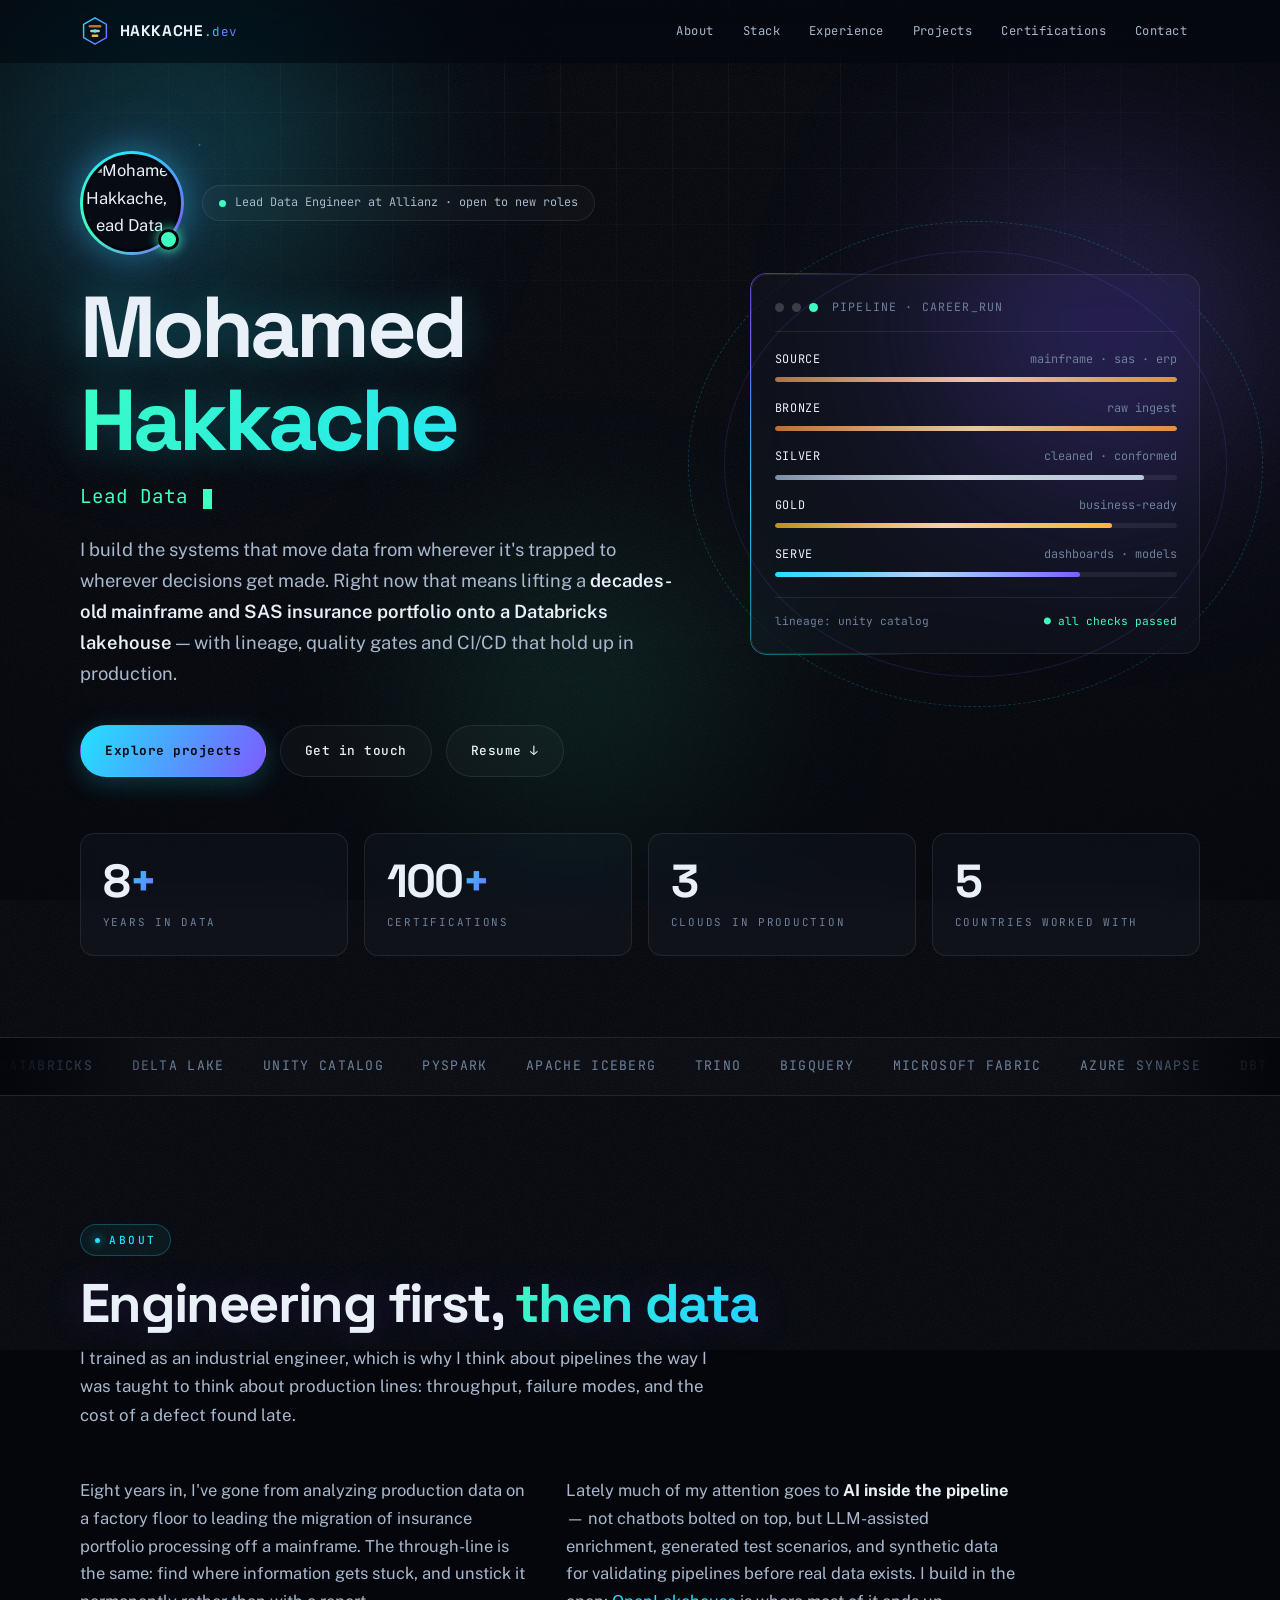
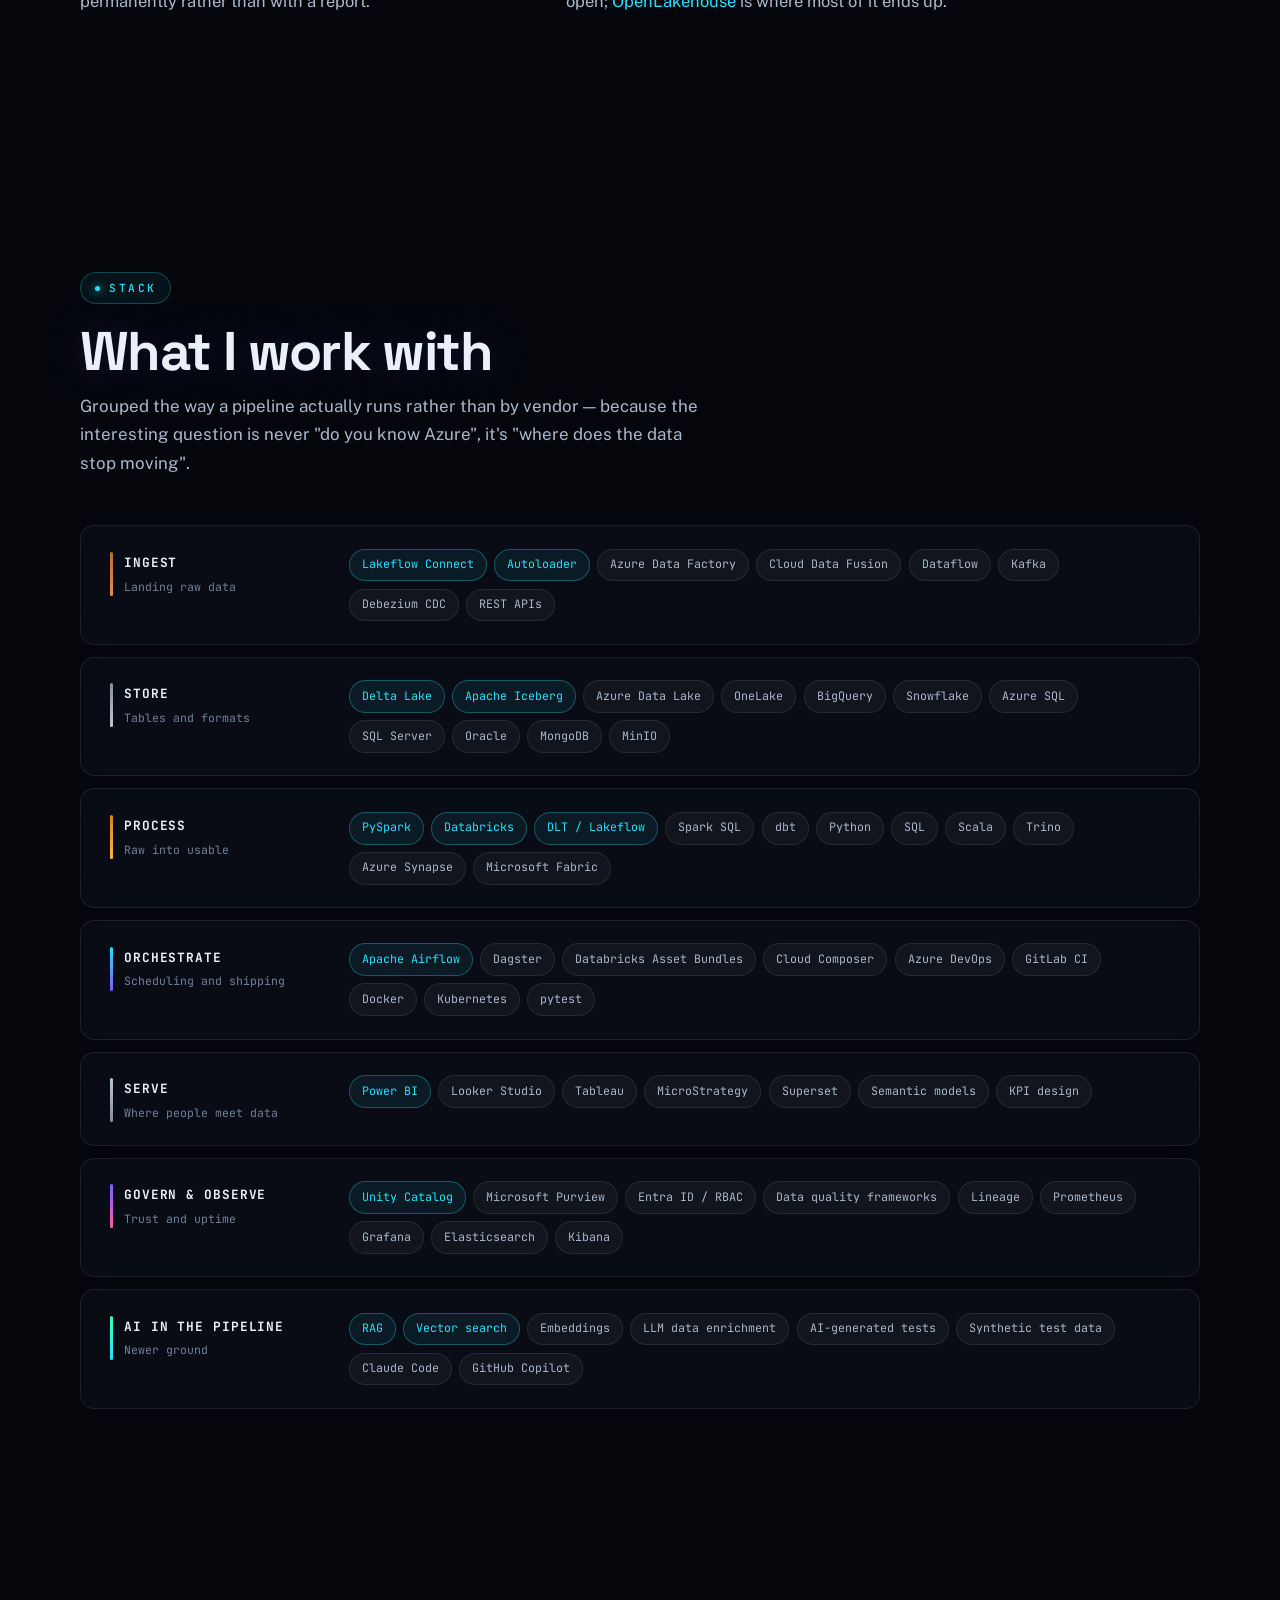
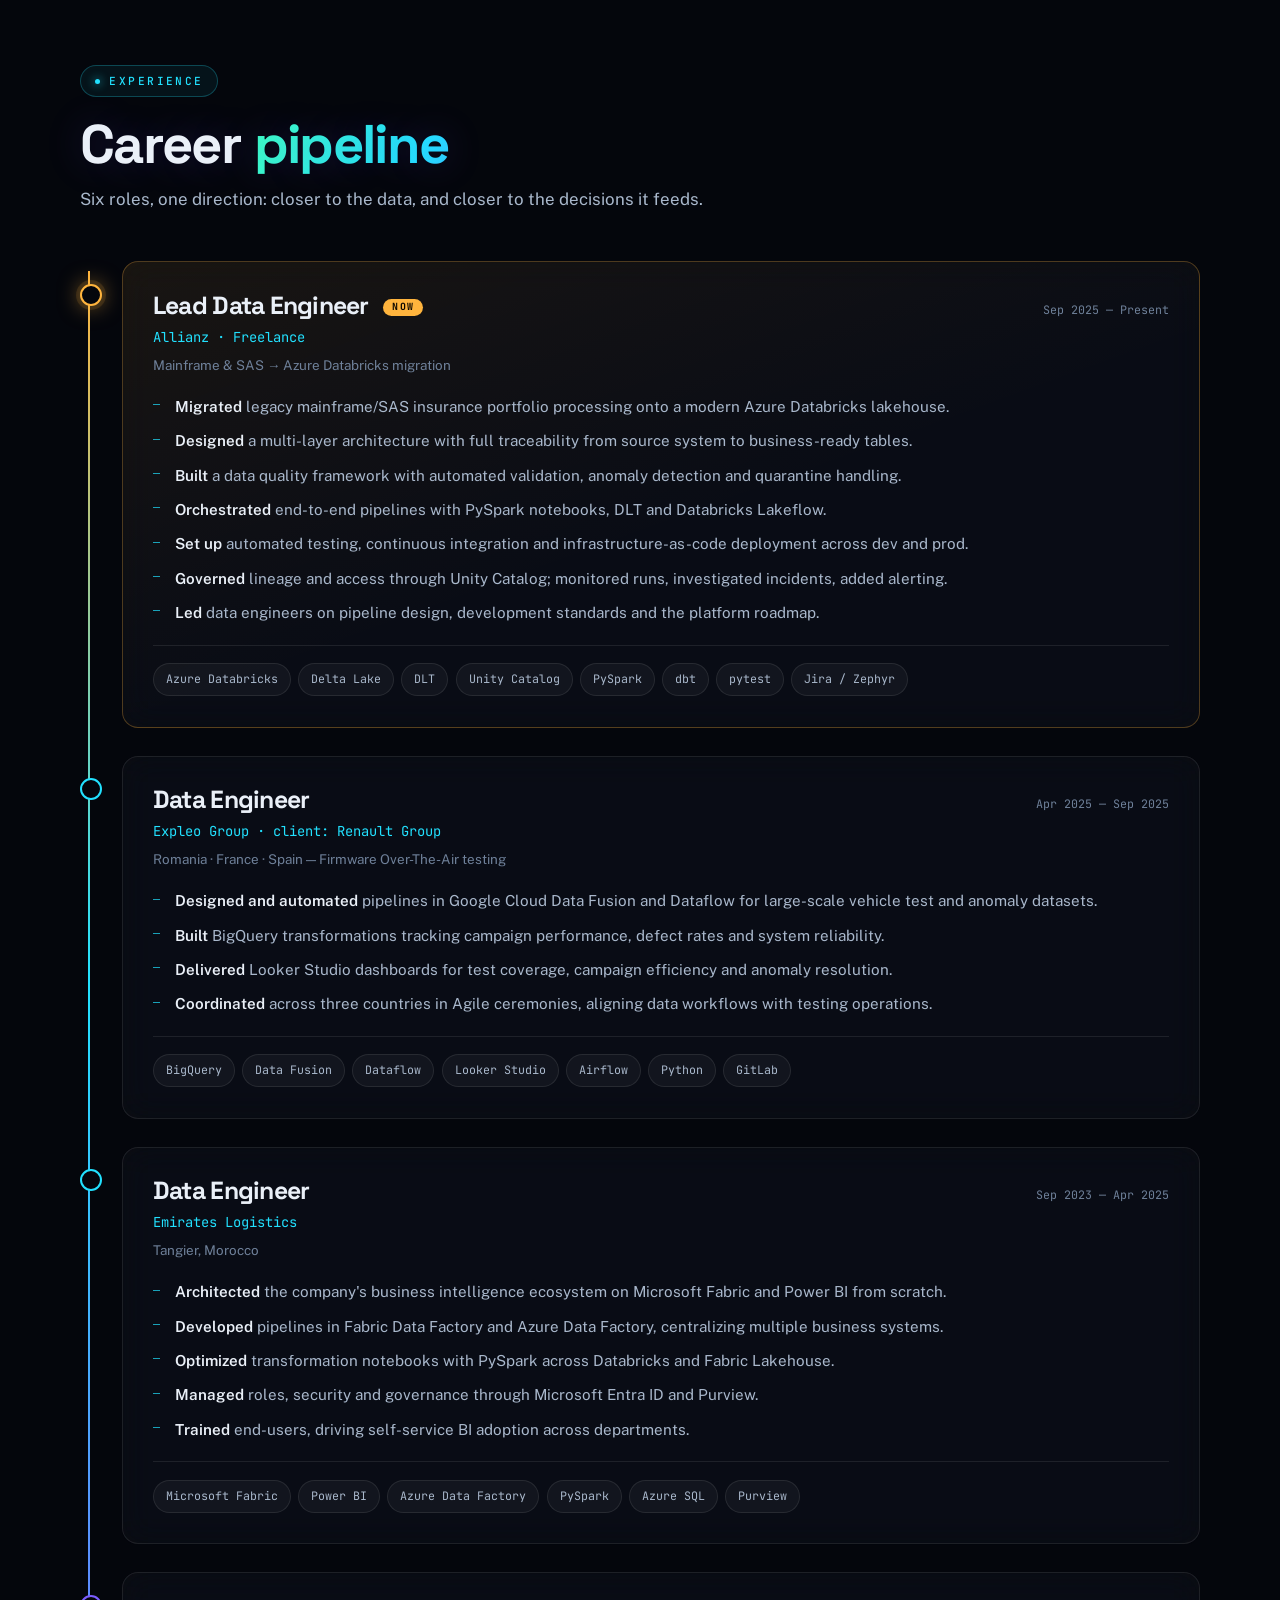
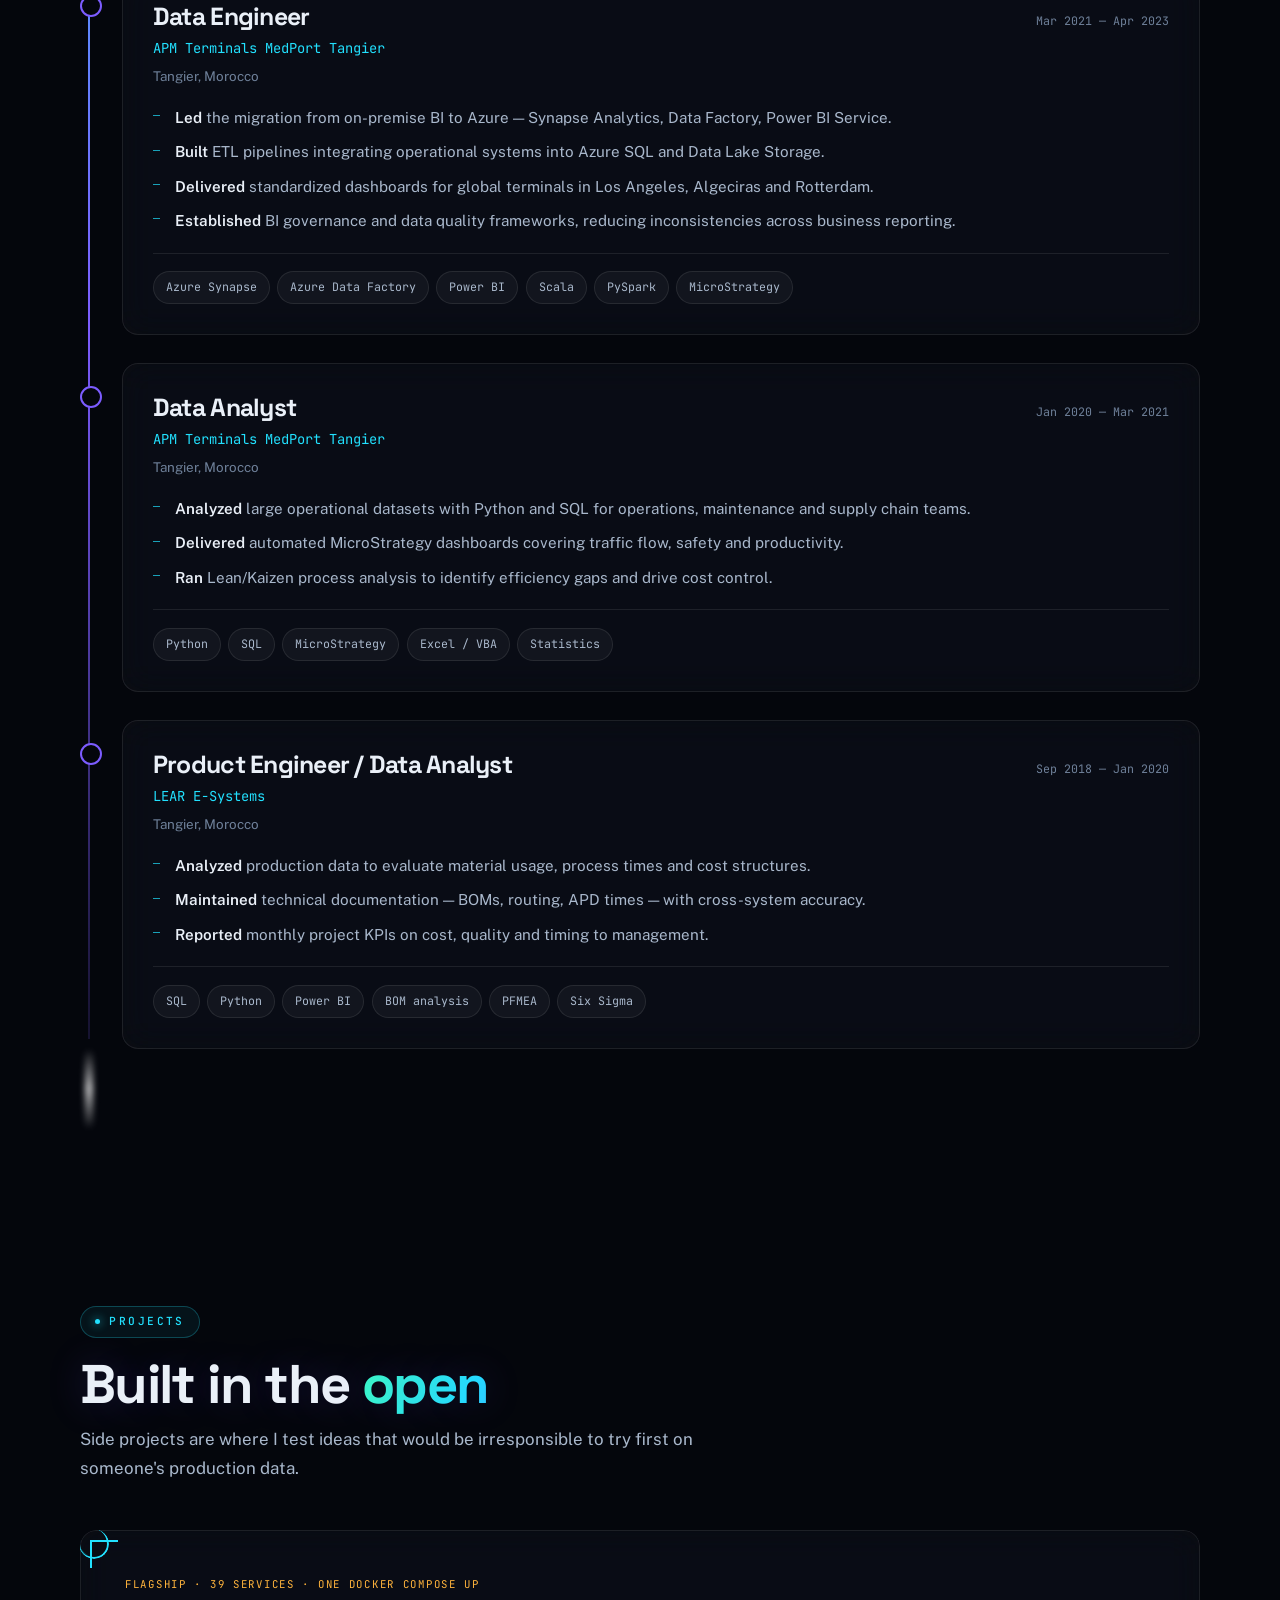
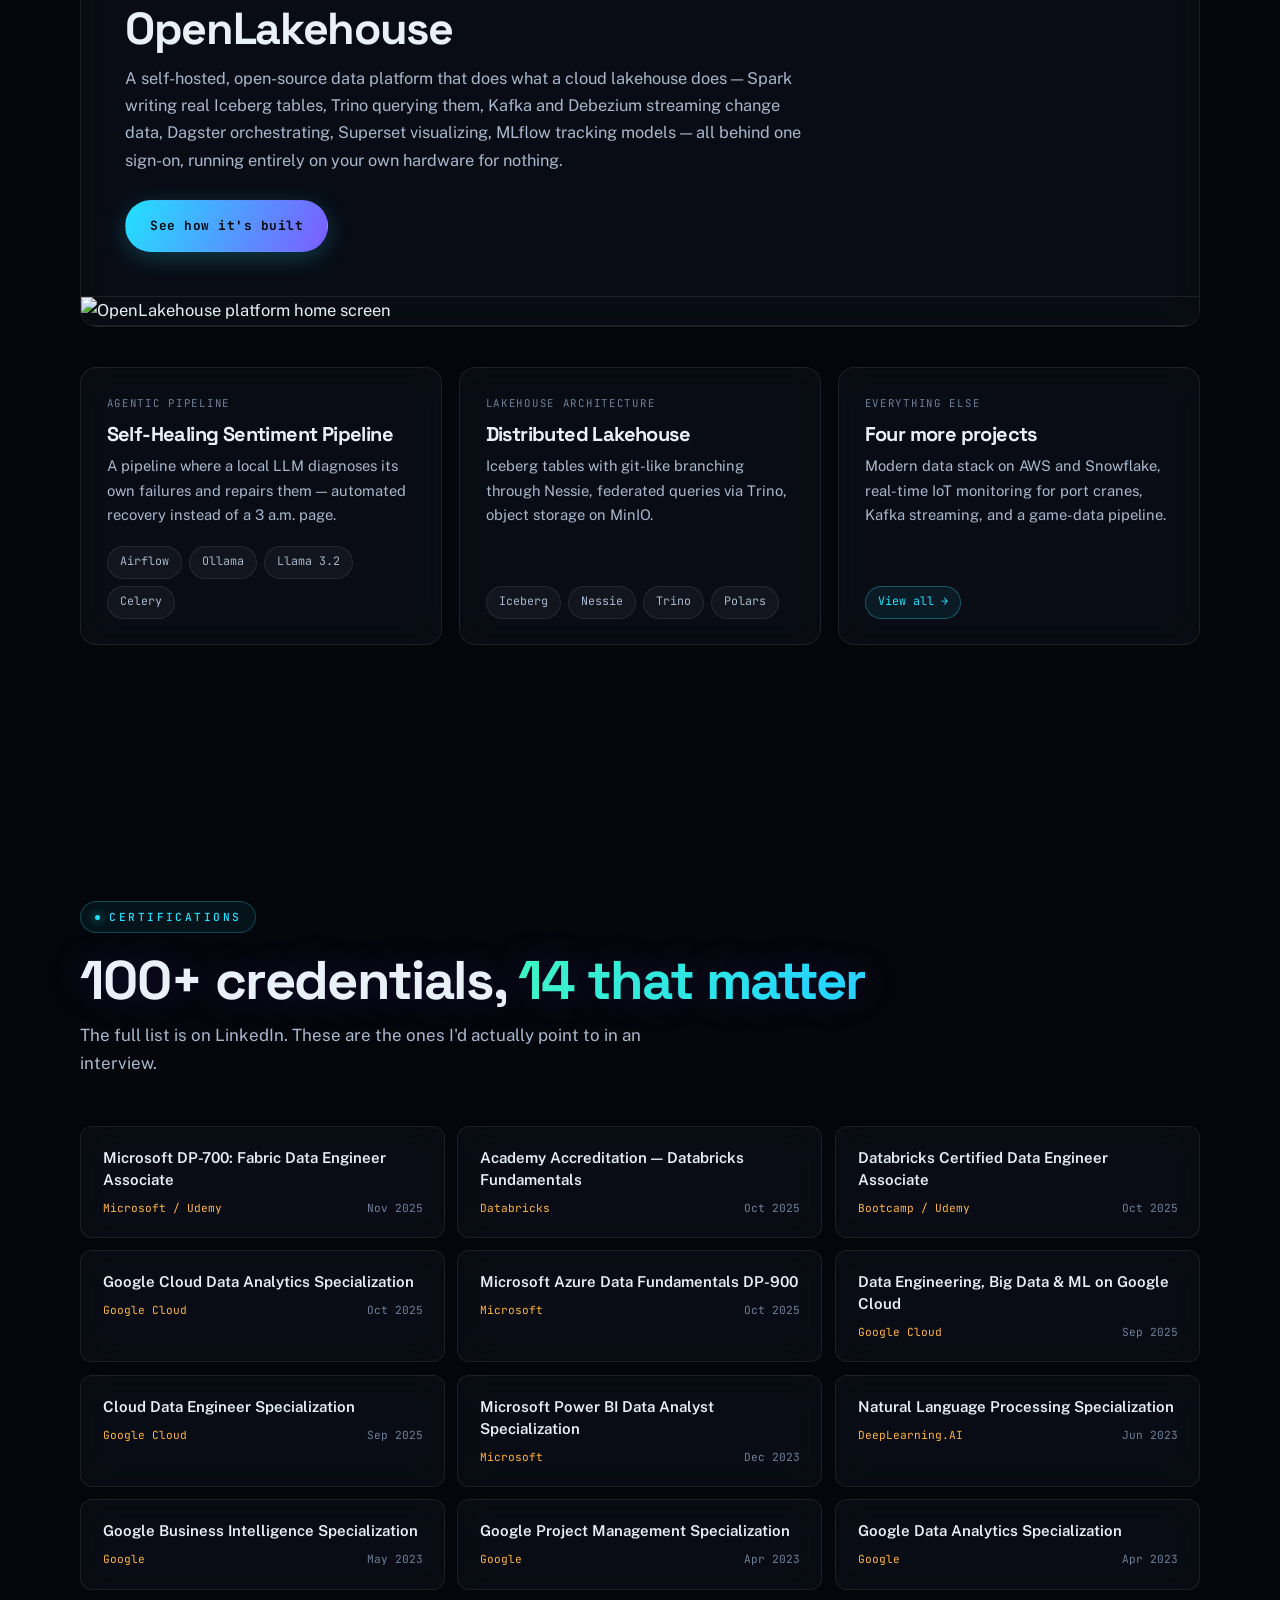
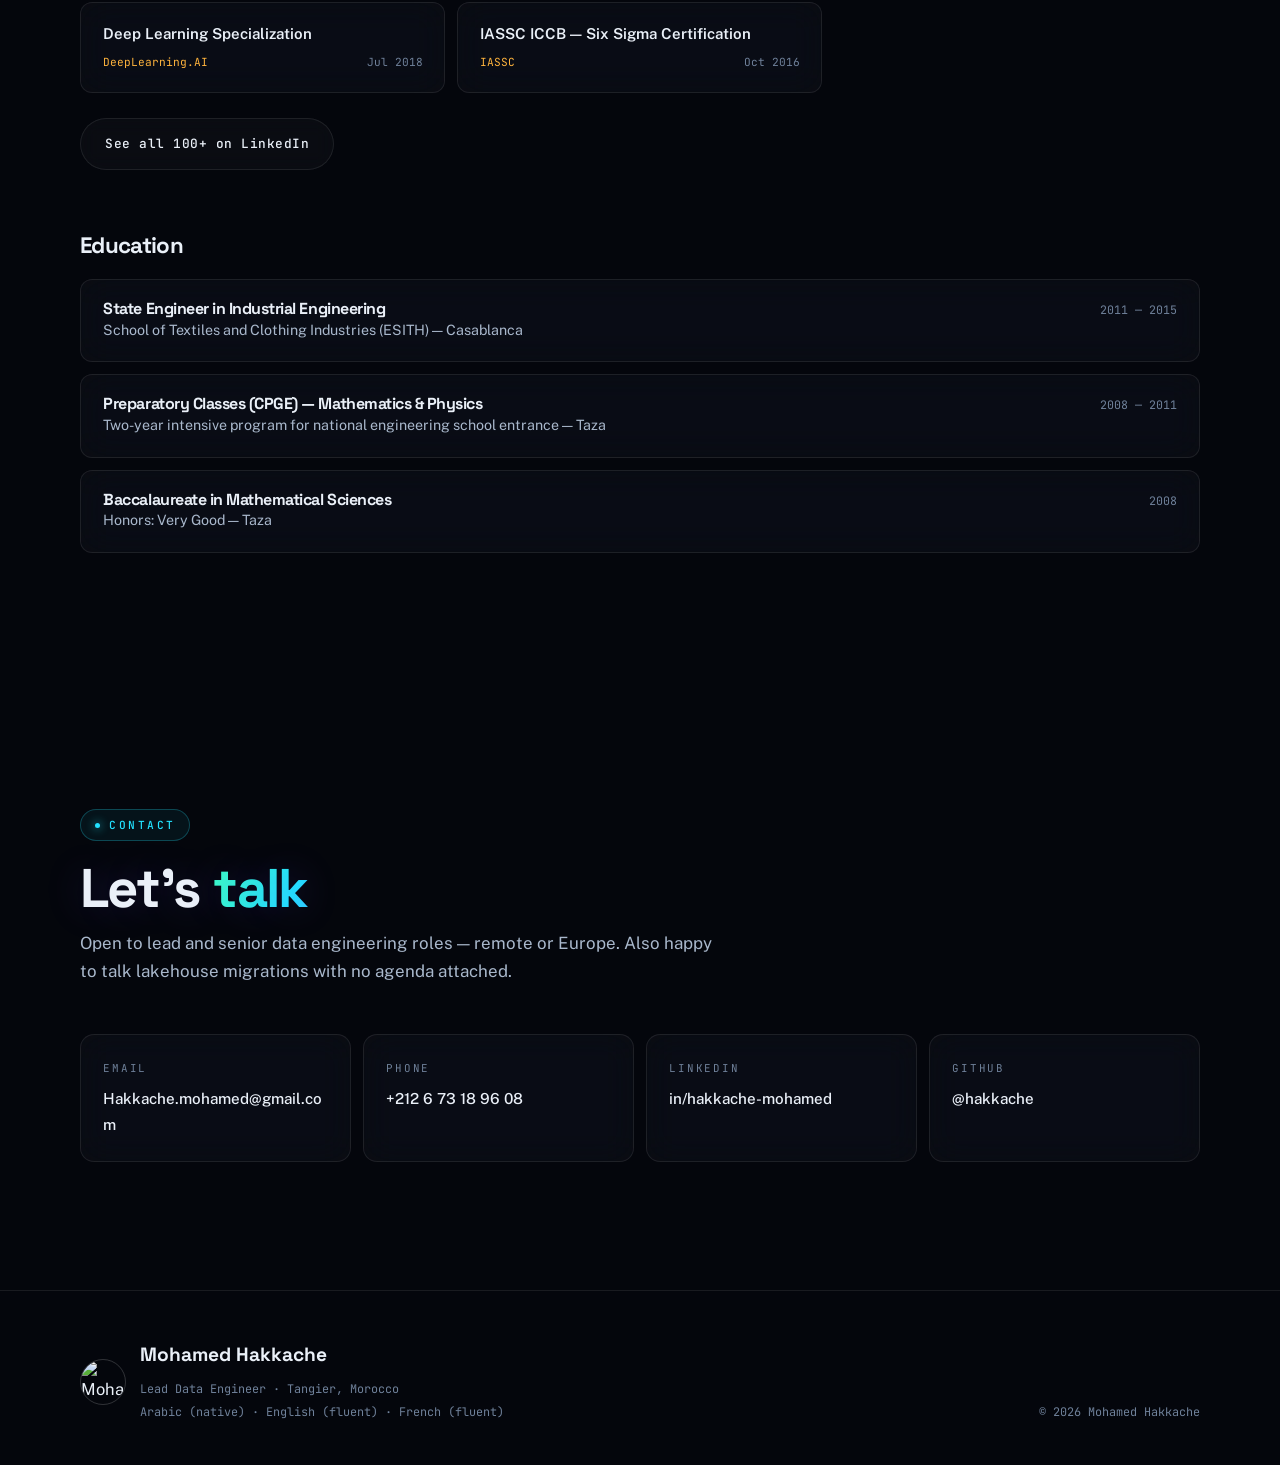
==== commit 879fcc07: "Add files via upload" ====
--- a/index.html
+++ b/index.html
@@ -16,16 +16,16 @@
 <meta property="og:url" content="https://hakkache.github.io/hakkache-Med/">
 <meta property="og:title" content="Mohamed Hakkache — Lead Data Engineer">
 <meta property="og:description" content="8+ years building data platforms. Mainframe &amp; SAS to Databricks lakehouse migrations. Creator of OpenLakehouse — a self-hosted open-source data platform.">
-<meta property="og:image" content="https://github.com/hakkache.png">
+<meta property="og:image" content="https://raw.githubusercontent.com/hakkache/my_resume/main/profil.png">
 <meta property="og:site_name" content="Mohamed Hakkache">
 <meta property="og:locale" content="en_US">
 
 <meta name="twitter:card" content="summary_large_image">
 <meta name="twitter:title" content="Mohamed Hakkache — Lead Data Engineer">
 <meta name="twitter:description" content="8+ years building data platforms. Databricks, Azure, GCP. Creator of OpenLakehouse.">
-<meta name="twitter:image" content="https://github.com/hakkache.png">
-
-<link rel="icon" type="image/svg+xml" href="data:image/svg+xml,<svg xmlns='http://www.w3.org/2000/svg' viewBox='0 0 100 100'><rect width='100' height='100' rx='22' fill='%2304060C'/><text x='50' y='68' font-size='50' font-family='monospace' font-weight='bold' fill='%2322E1FF' text-anchor='middle'>MH</text></svg>">
+<meta name="twitter:image" content="https://raw.githubusercontent.com/hakkache/my_resume/main/profil.png">
+
+<link rel="icon" type="image/svg+xml" href="data:image/svg+xml,%3Csvg%20xmlns%3D%27http%3A%2F%2Fwww.w3.org%2F2000%2Fsvg%27%20viewBox%3D%270%200%2040%2040%27%3E%3Crect%20width%3D%2740%27%20height%3D%2740%27%20rx%3D%279%27%20fill%3D%27%2304060C%27%2F%3E%3Cpolygon%20points%3D%2720%2C5%2033%2C12.5%2033%2C27.5%2020%2C35%207%2C27.5%207%2C12.5%27%20fill%3D%27none%27%20stroke%3D%27%2322E1FF%27%20stroke-width%3D%272%27%2F%3E%3Crect%20x%3D%2712.5%27%20y%3D%2713%27%20width%3D%2715%27%20height%3D%272.8%27%20rx%3D%271.4%27%20fill%3D%27%23B4713C%27%2F%3E%3Crect%20x%3D%2714.5%27%20y%3D%2718.6%27%20width%3D%2711%27%20height%3D%272.8%27%20rx%3D%271.4%27%20fill%3D%27%23B9C9DC%27%2F%3E%3Crect%20x%3D%2716.5%27%20y%3D%2724.2%27%20width%3D%277%27%20height%3D%272.8%27%20rx%3D%271.4%27%20fill%3D%27%23FFB43D%27%2F%3E%3Ccircle%20cx%3D%2720%27%20cy%3D%2720%27%20r%3D%272.4%27%20fill%3D%27%233DFFC0%27%2F%3E%3C%2Fsvg%3E">
 
 <link rel="preconnect" href="https://fonts.googleapis.com">
 <link rel="preconnect" href="https://fonts.gstatic.com" crossorigin>
@@ -627,6 +627,89 @@
   #net { display: none; }
 }
 
+/* ============================================================
+   LAYER 3 — identity: logo mark + avatar
+   ============================================================ */
+
+/* --- logo --- */
+.brand { text-decoration: none; }
+.logo { width: 30px; height: 30px; flex: none; display: block; overflow: visible; }
+.logo .hex { transform-origin: 20px 20px; animation: hexTurn 18s linear infinite; }
+@keyframes hexTurn { to { transform: rotate(360deg); } }
+.logo .pulse { animation: corePulse 2.4s ease-in-out infinite; transform-origin: 20px 20px; }
+@keyframes corePulse { 0%,100% { opacity: 1; r: 2.2px; } 50% { opacity: .45; r: 3.1px; } }
+.brand:hover .logo .hex { animation-duration: 4s; }
+
+.brand-txt {
+  font-family: var(--display);
+  font-weight: 700;
+  font-size: .96rem;
+  letter-spacing: .04em;
+  color: var(--text);
+  line-height: 1;
+}
+.brand-txt i {
+  font-style: normal;
+  font-family: var(--mono);
+  font-weight: 400;
+  font-size: .82em;
+  background: var(--grad);
+  -webkit-background-clip: text; background-clip: text;
+  -webkit-text-fill-color: transparent;
+}
+
+/* --- hero identity block --- */
+.id-block { display: flex; align-items: center; gap: 1.1rem; margin-bottom: 1.6rem; flex-wrap: wrap; }
+.id-block .status-pill { margin-bottom: 0; }
+
+.avatar {
+  position: relative;
+  width: 104px; height: 104px;
+  flex: none;
+  border-radius: 50%;
+  padding: 3px;
+  background: conic-gradient(from var(--beam-angle), var(--cyan), var(--violet), var(--mint), var(--cyan));
+  animation: spinBeam 8s linear infinite;
+  box-shadow: 0 0 34px rgba(34,225,255,.35), 0 0 70px rgba(124,92,255,.22);
+}
+.avatar img {
+  width: 100%; height: 100%;
+  border-radius: 50%;
+  object-fit: cover;
+  object-position: center top;
+  display: block;
+  background: var(--deep);
+  border: 3px solid var(--void);
+}
+.avatar::after {
+  content: '';
+  position: absolute; right: 5px; bottom: 5px;
+  width: 15px; height: 15px; border-radius: 50%;
+  background: var(--mint);
+  border: 3px solid var(--void);
+  box-shadow: 0 0 12px var(--mint);
+  animation: breathe 2.4s ease-in-out infinite;
+}
+
+/* --- footer avatar --- */
+.foot-id { display: flex; align-items: center; gap: .9rem; }
+.foot-avatar {
+  width: 46px; height: 46px; border-radius: 50%;
+  object-fit: cover; object-position: center top;
+  border: 1px solid var(--edge-lit);
+  flex: none;
+}
+
+@media (max-width: 720px) {
+  .avatar { width: 82px; height: 82px; }
+  .avatar::after { width: 12px; height: 12px; }
+  .brand-txt { font-size: .88rem; }
+  .logo { width: 26px; height: 26px; }
+}
+@media (prefers-reduced-motion: reduce) {
+  .avatar, .logo .hex, .logo .pulse { animation: none; }
+}
+
 </style>
 
 <script type="application/ld+json">
@@ -637,7 +720,7 @@
   "jobTitle": "Lead Data Engineer",
   "description": "Lead Data Engineer with 8+ years of experience designing and implementing end-to-end data platforms across cloud and on-premise ecosystems. Specialist in Databricks lakehouse migrations, Azure, GCP and AWS.",
   "url": "https://hakkache.github.io/hakkache-Med/",
-  "image": "https://github.com/hakkache.png",
+  "image": "https://raw.githubusercontent.com/hakkache/my_resume/main/profil.png",
   "email": "Hakkache.mohamed@gmail.com",
   "telephone": "+212673189608",
   "address": { "@type": "PostalAddress", "addressLocality": "Tangier", "addressCountry": "MA" },
@@ -661,7 +744,24 @@
 
 <nav id="nav">
   <div class="nav-inner">
-    <a class="brand" href="index.html"><span class="orb"></span>hakkache.dev</a>
+    <a class="brand" href="index.html">
+      <svg class="logo" viewBox="0 0 40 40" role="img" aria-label="Hakkache logo" xmlns="http://www.w3.org/2000/svg">
+        <defs>
+          <linearGradient id="lgEdge" x1="0" y1="0" x2="1" y2="1">
+            <stop offset="0%" stop-color="#22E1FF"/><stop offset="100%" stop-color="#7C5CFF"/>
+          </linearGradient>
+        </defs>
+        <g class="hex">
+          <polygon points="20,2.5 35.2,11.2 35.2,28.8 20,37.5 4.8,28.8 4.8,11.2"
+                   fill="none" stroke="url(#lgEdge)" stroke-width="2" stroke-linejoin="round"/>
+        </g>
+        <rect x="11.5" y="12" width="17" height="3.2" rx="1.6" fill="#B4713C"/>
+        <rect x="13.5" y="18.4" width="13" height="3.2" rx="1.6" fill="#B9C9DC"/>
+        <rect x="15.5" y="24.8" width="9" height="3.2" rx="1.6" fill="#FFB43D"/>
+        <circle class="pulse" cx="20" cy="20" r="2.2" fill="#3DFFC0"/>
+      </svg>
+      <span class="brand-txt">HAKKACHE<i>.dev</i></span>
+    </a>
     <ul class="nav-links">
       <li><a href="#about">About</a></li>
       <li><a href="#stack">Stack</a></li>
@@ -682,8 +782,13 @@
     <div class="hero-grid">
 
       <div>
-        <div class="status-pill">
-          <span class="live"></span> Lead Data Engineer at Allianz &middot; open to new roles
+        <div class="id-block">
+          <div class="avatar">
+            <img src="https://raw.githubusercontent.com/hakkache/my_resume/main/profil.png" alt="Mohamed Hakkache, Lead Data Engineer" width="104" height="104">
+          </div>
+          <div class="status-pill">
+            <span class="live"></span> Lead Data Engineer at Allianz &middot; open to new roles
+          </div>
         </div>
 
         <h1>Mohamed<span class="line2 grad-text">Hakkache</span></h1>
@@ -1171,11 +1276,14 @@
 
 <footer>
   <div class="wrap foot-inner">
-    <div>
+    <div class="foot-id">
+      <img class="foot-avatar" src="https://raw.githubusercontent.com/hakkache/my_resume/main/profil.png" alt="Mohamed Hakkache" loading="lazy">
+      <div>
       <div class="foot-name">Mohamed Hakkache</div>
       <div class="foot-meta">
         Lead Data Engineer · Tangier, Morocco<br>
         Arabic (native) · English (fluent) · French (fluent)
+      </div>
       </div>
     </div>
     <div class="foot-meta" style="text-align:right;">
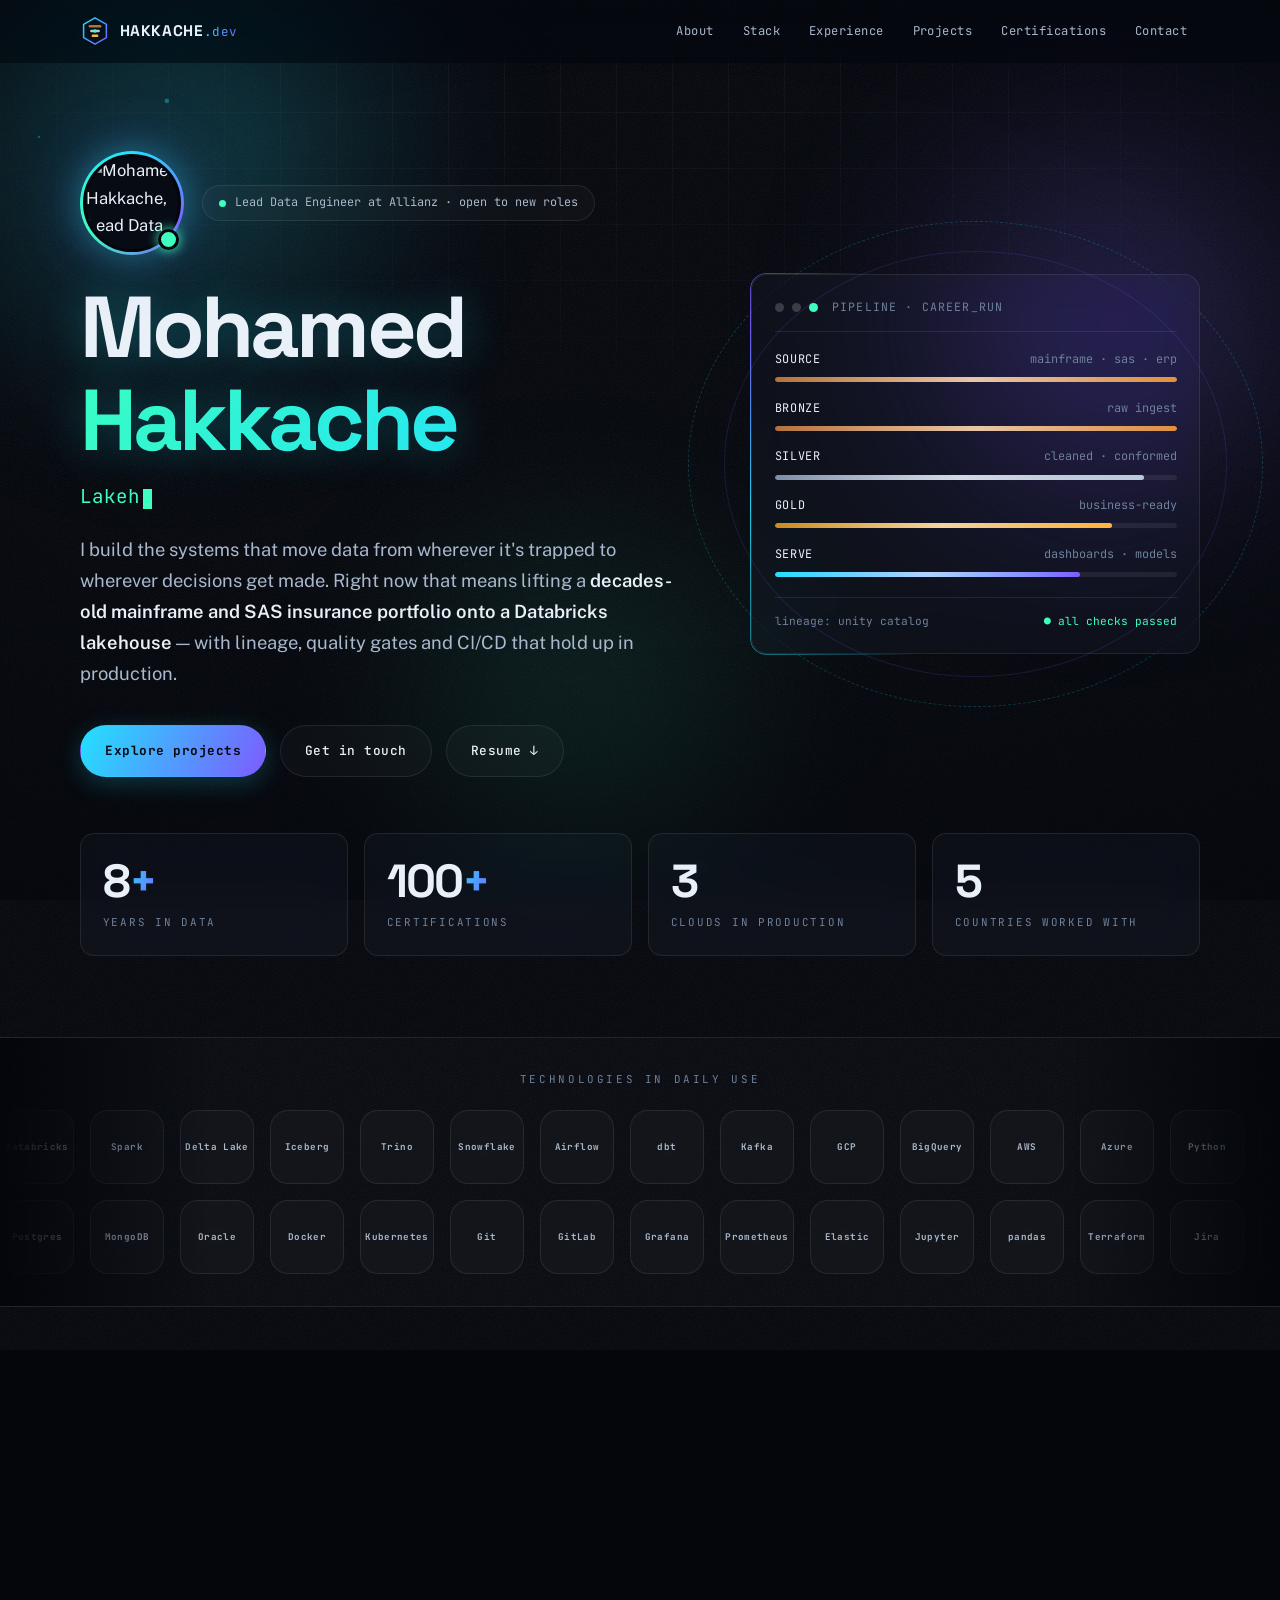
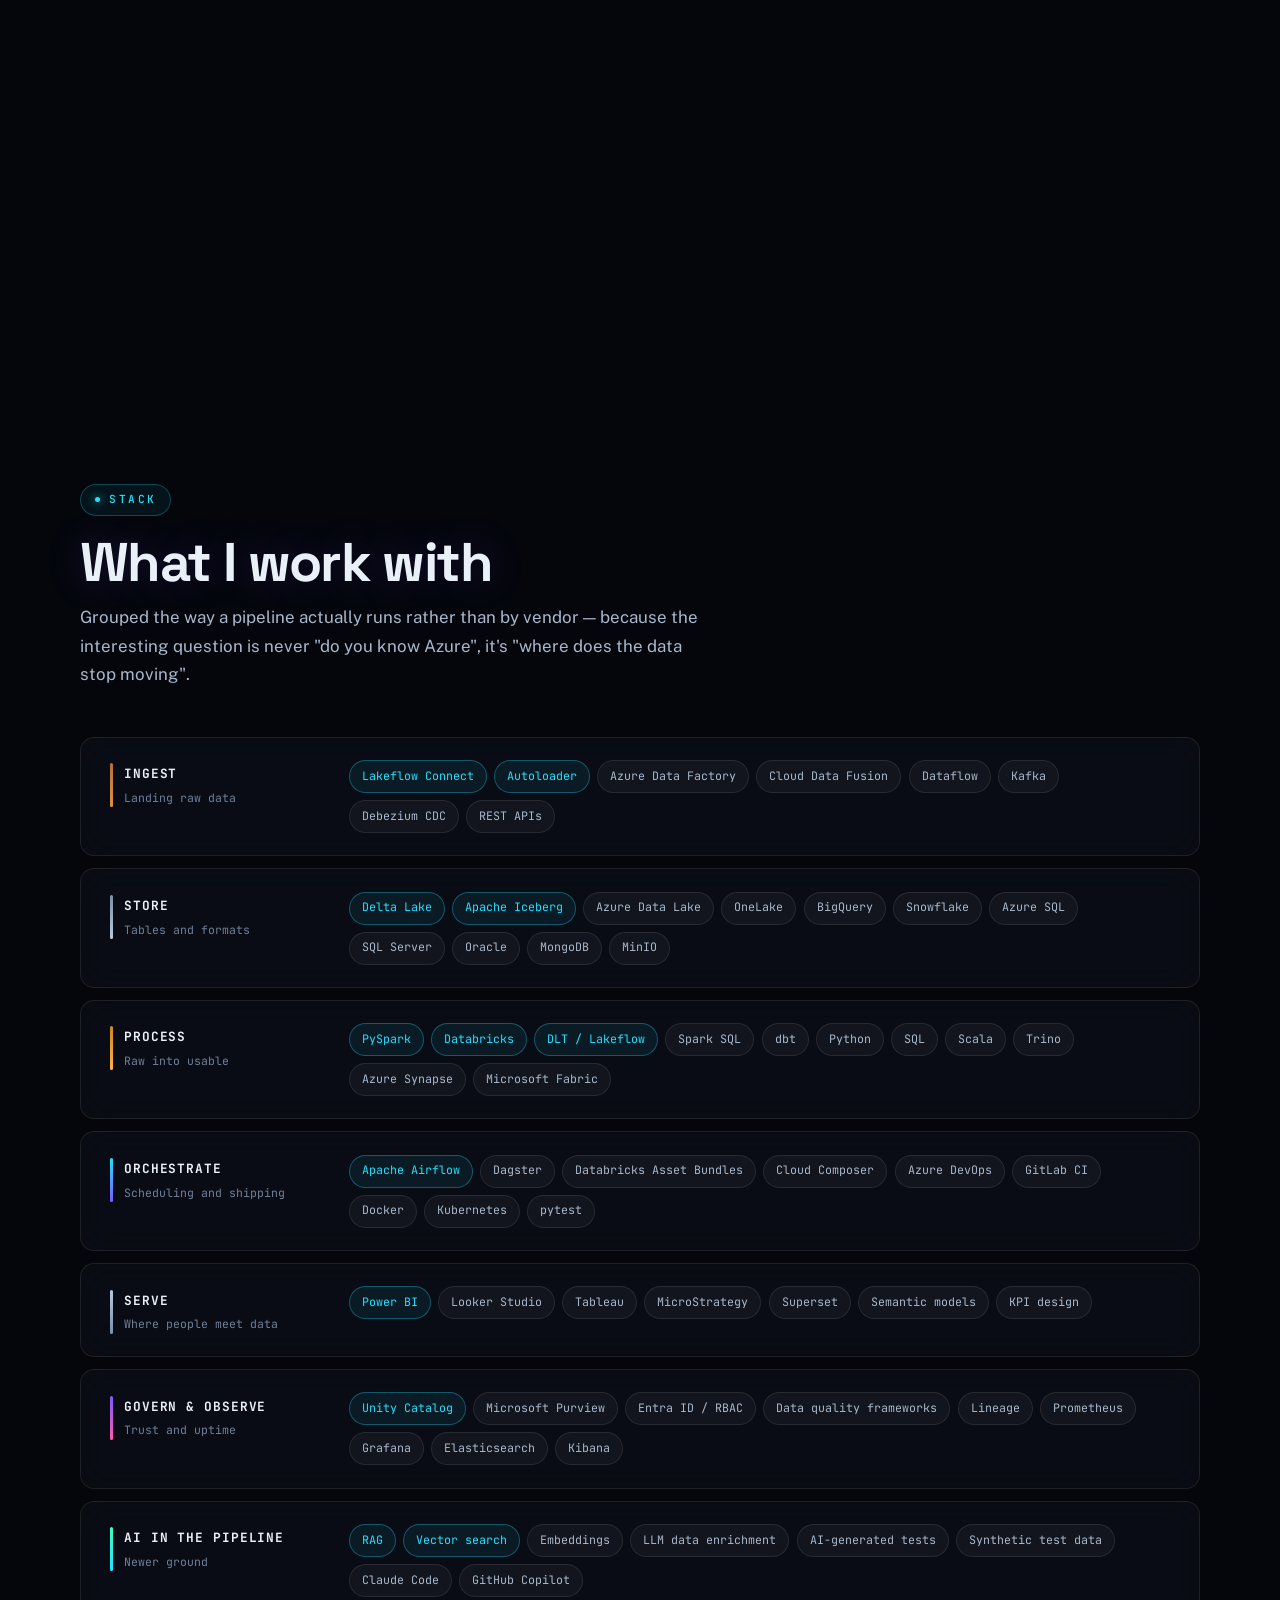
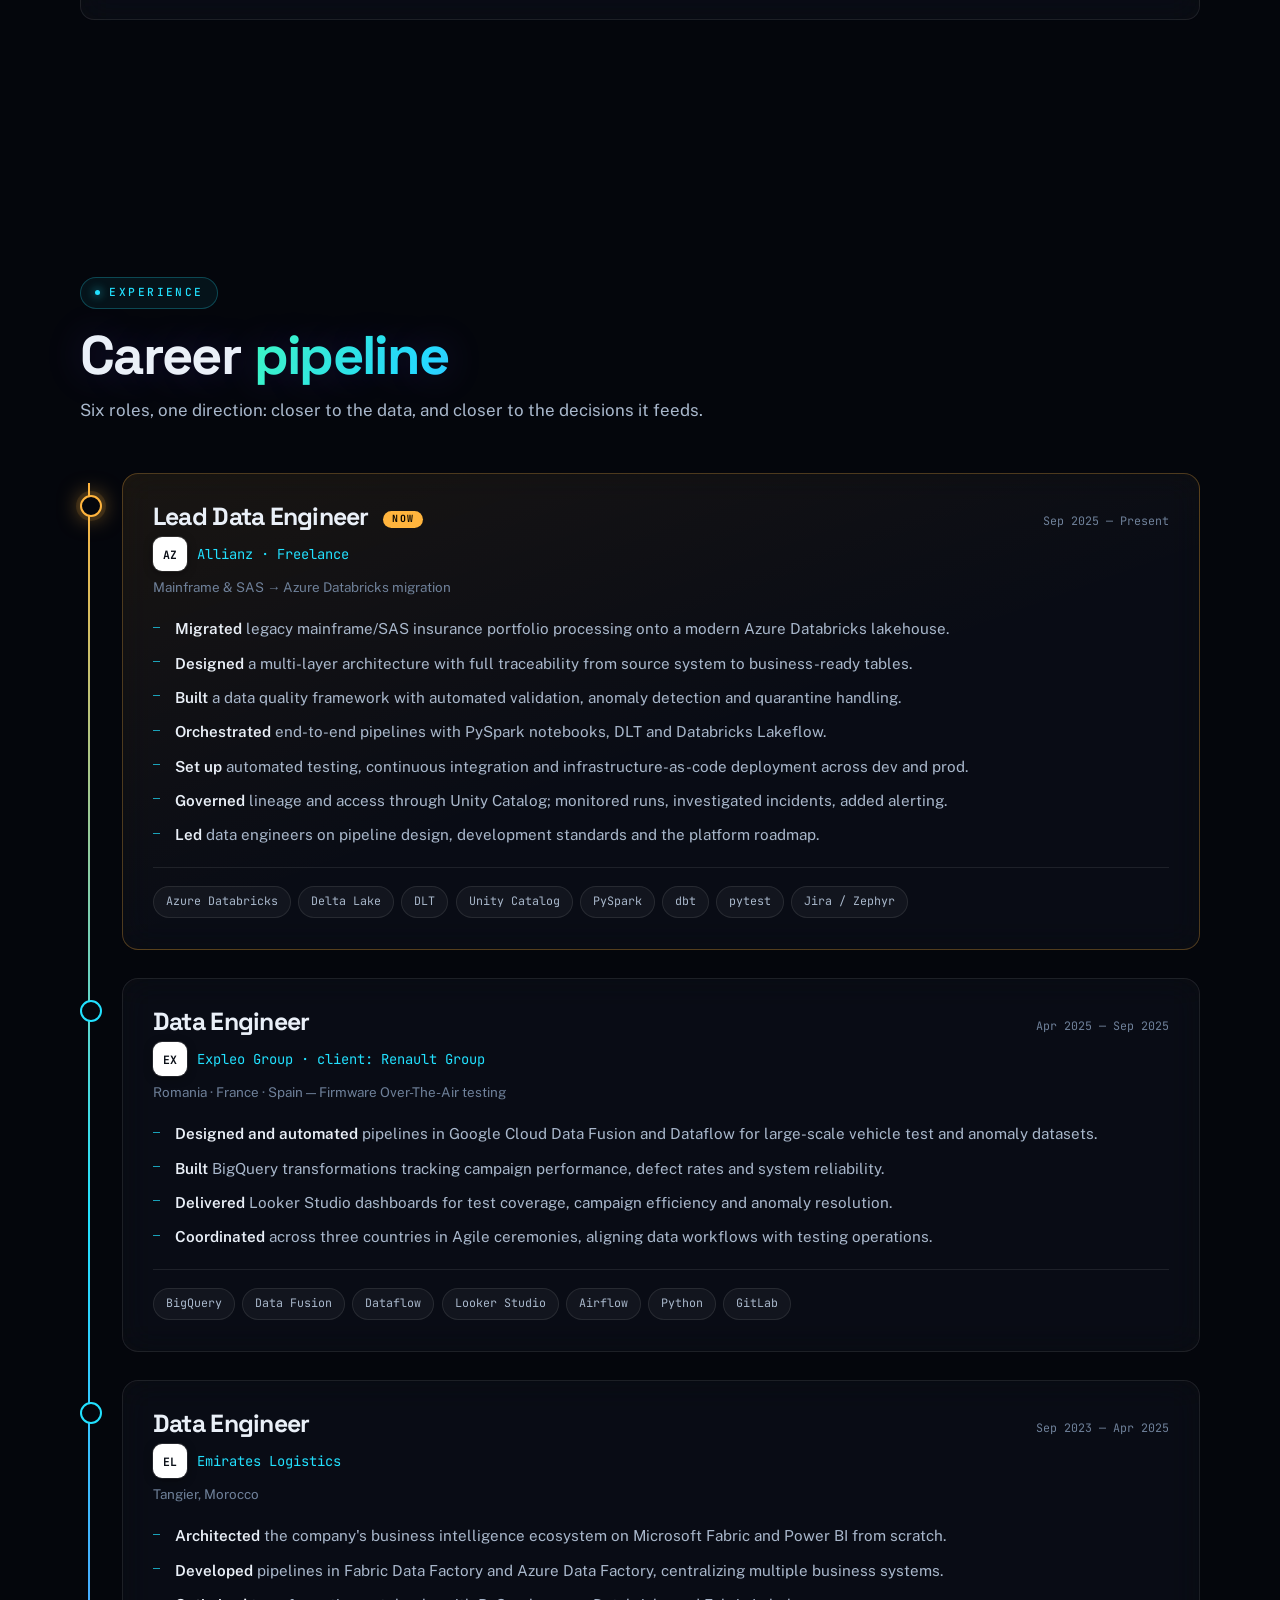
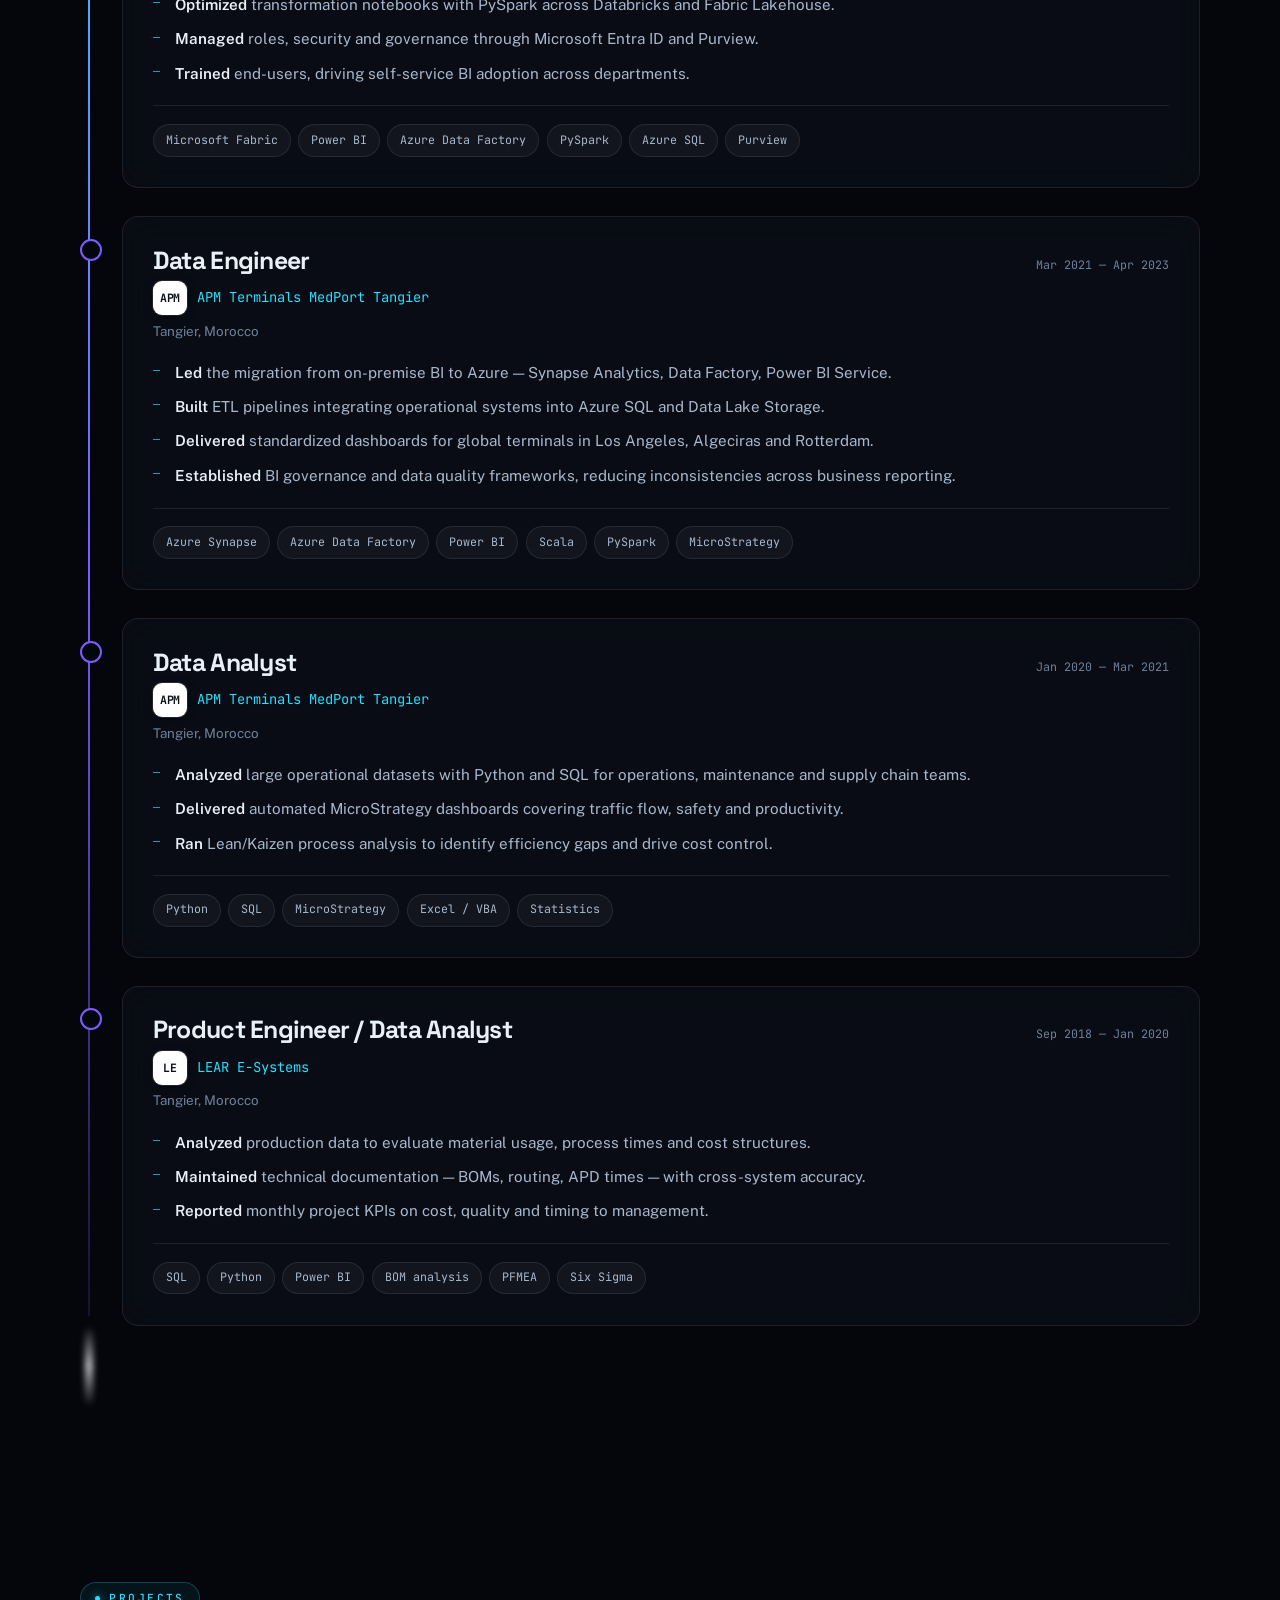
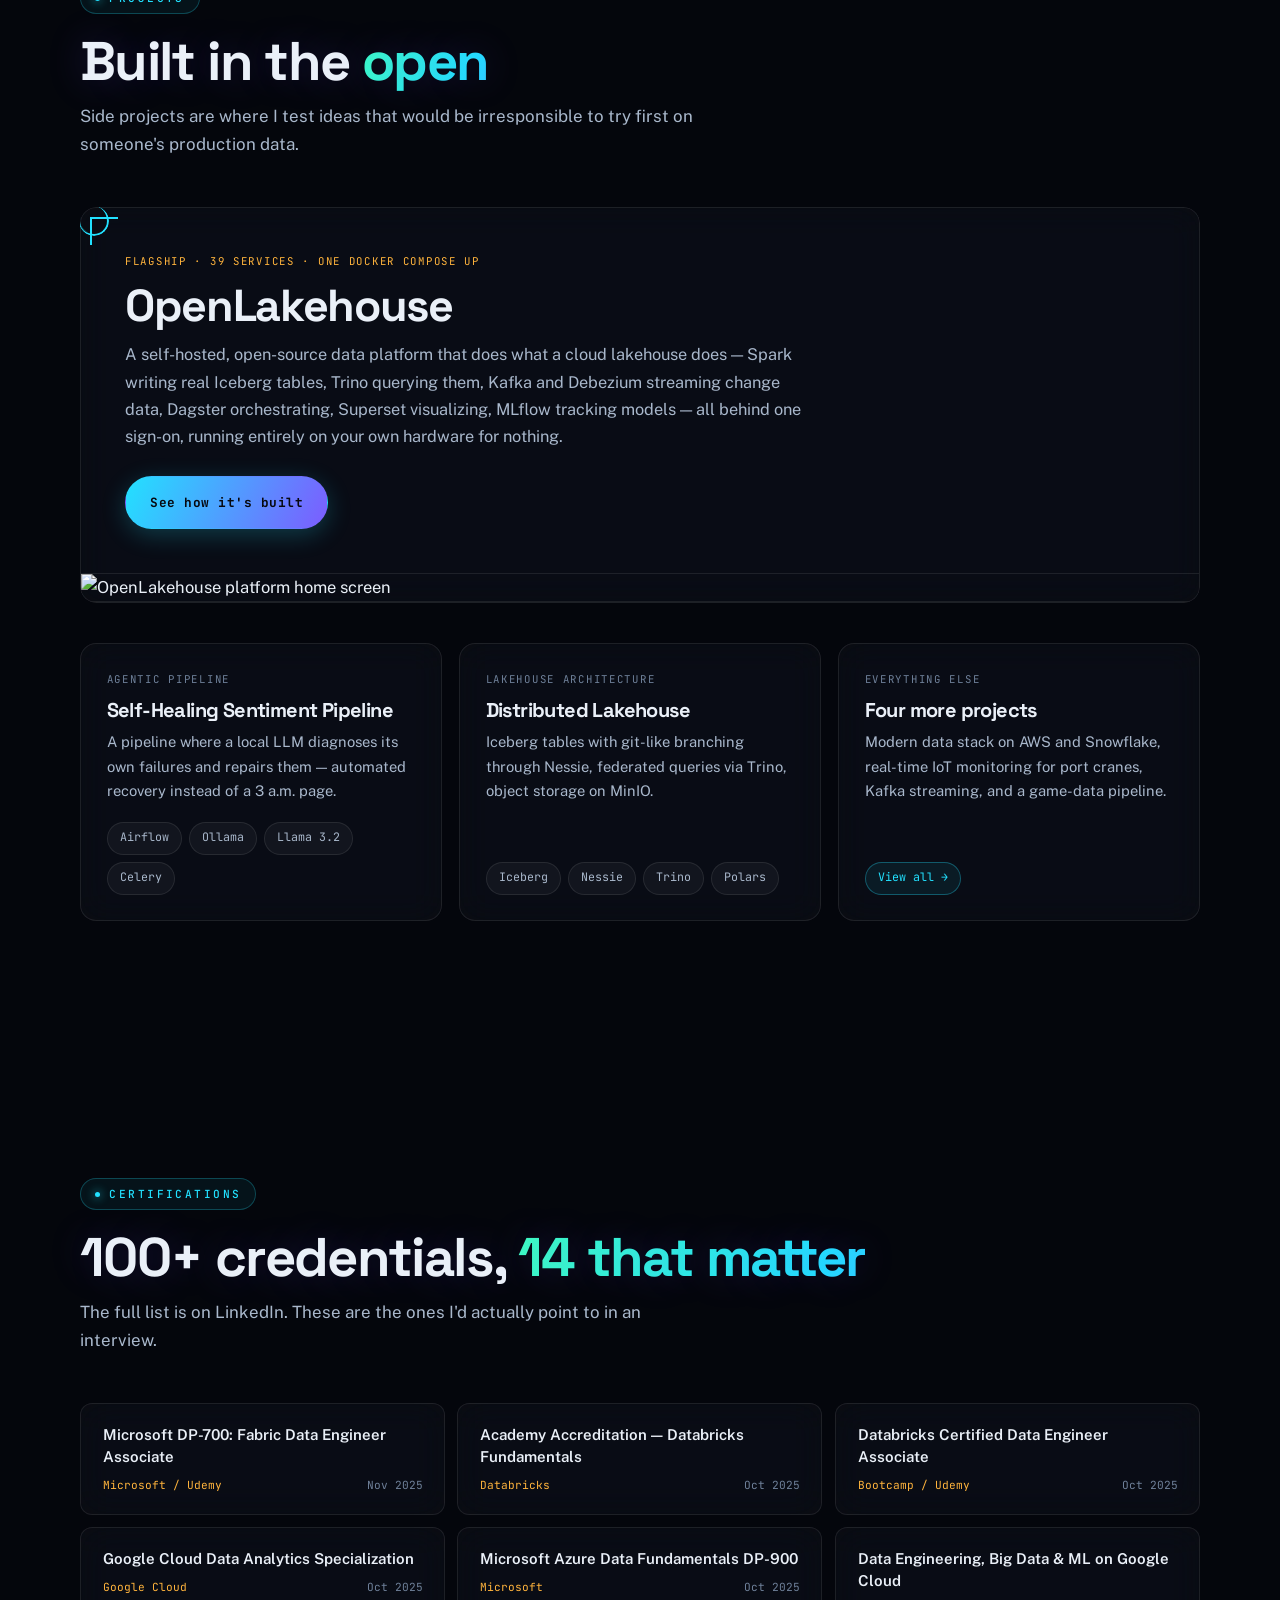
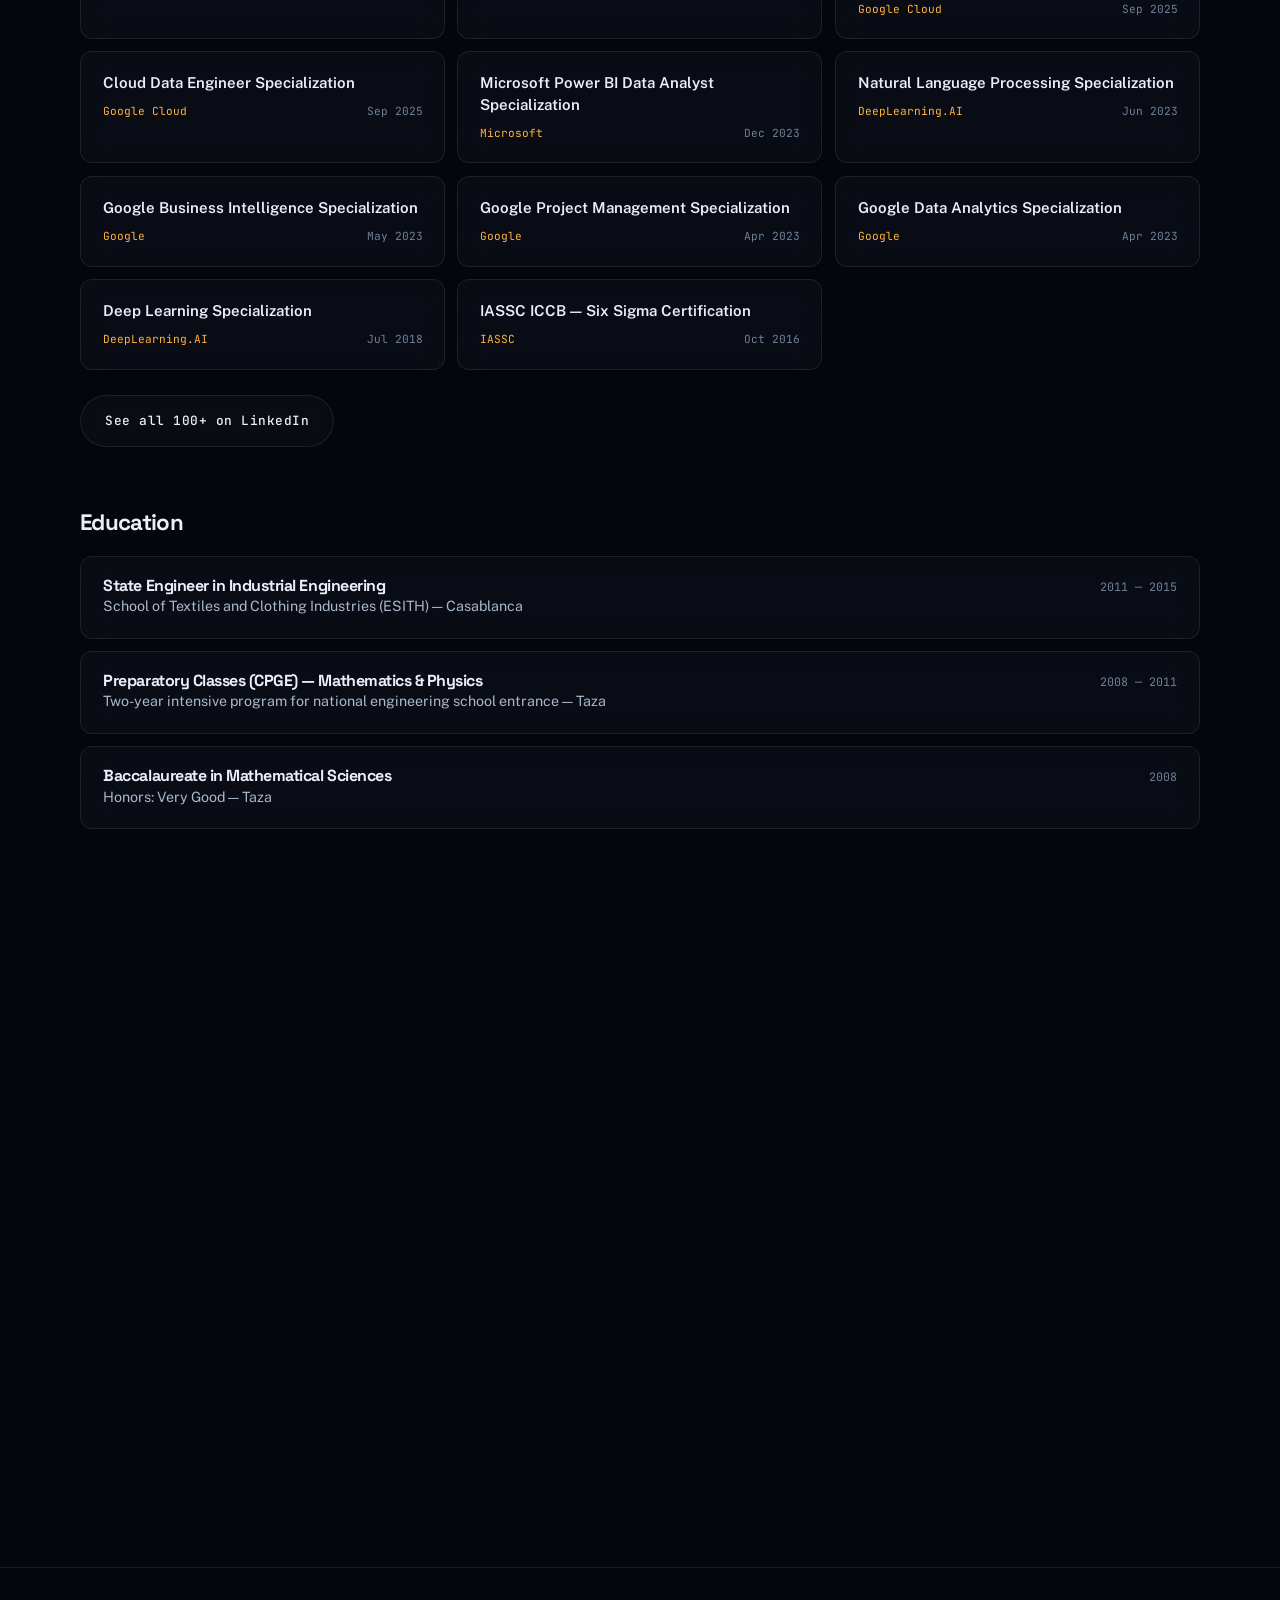
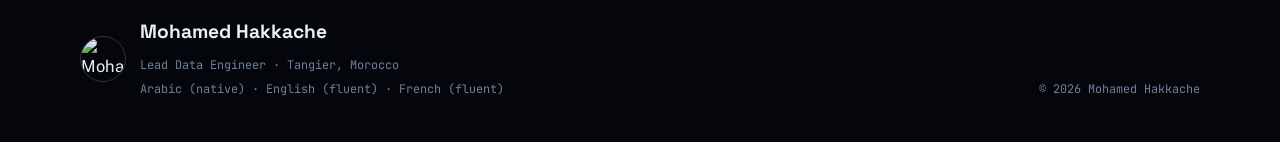
==== commit 254ca70c: "Add files via upload" ====
--- a/index.html
+++ b/index.html
@@ -708,6 +708,105 @@
 }
 @media (prefers-reduced-motion: reduce) {
   .avatar, .logo .hex, .logo .pulse { animation: none; }
+}
+
+/* ============================================================
+   LAYER 4 — company marks + animated technology wall
+   ============================================================ */
+
+/* --- company mark inside each role --- */
+.role-org { display: flex; align-items: center; gap: .65rem; }
+.co-logo {
+  width: 34px; height: 34px; flex: none;
+  border-radius: 9px;
+  background: #FFFFFF;
+  display: grid; place-items: center;
+  padding: 5px;
+  box-shadow: 0 2px 10px rgba(0,0,0,.45), 0 0 0 1px rgba(255,255,255,.14);
+  transition: transform .3s, box-shadow .3s;
+}
+.role-card:hover .co-logo { transform: scale(1.08) rotate(-3deg); box-shadow: 0 4px 18px rgba(34,225,255,.35), 0 0 0 1px rgba(34,225,255,.5); }
+.co-logo img { width: 100%; height: 100%; object-fit: contain; display: block; }
+.co-logo .fb {
+  font-family: var(--mono); font-weight: 700; font-size: .72rem;
+  color: #0B1018; letter-spacing: -.02em;
+}
+
+/* --- animated technology wall --- */
+.techwall {
+  position: relative; z-index: 3;
+  padding: 2rem 0;
+  border-top: 1px solid var(--edge);
+  border-bottom: 1px solid var(--edge);
+  background: rgba(255,255,255,.015);
+  overflow: hidden;
+}
+.techwall::before, .techwall::after {
+  content: ''; position: absolute; top: 0; bottom: 0; width: 16%; z-index: 4; pointer-events: none;
+}
+.techwall::before { left: 0;  background: linear-gradient(90deg, var(--void), transparent); }
+.techwall::after  { right: 0; background: linear-gradient(270deg, var(--void), transparent); }
+
+.tw-label {
+  text-align: center;
+  font-family: var(--mono); font-size: .68rem; letter-spacing: .24em;
+  text-transform: uppercase; color: var(--muted);
+  margin-bottom: 1.4rem;
+}
+
+.tw-row { display: flex; gap: 1rem; width: max-content; margin-bottom: 1rem; }
+.tw-row:last-child { margin-bottom: 0; }
+.tw-row.a { animation: twSlide 46s linear infinite; }
+.tw-row.b { animation: twSlide 38s linear infinite reverse; }
+.techwall:hover .tw-row { animation-play-state: paused; }
+@keyframes twSlide { to { transform: translateX(-50%); } }
+
+.tw-chip {
+  width: 74px; height: 74px; flex: none;
+  border-radius: 18px;
+  background: var(--panel);
+  border: 1px solid var(--edge);
+  backdrop-filter: blur(12px); -webkit-backdrop-filter: blur(12px);
+  display: grid; place-items: center;
+  position: relative;
+  transition: transform .35s cubic-bezier(.2,.8,.2,1), border-color .35s, box-shadow .35s, background .35s;
+  animation: twFloat 6s ease-in-out infinite;
+}
+.tw-chip:nth-child(3n)   { animation-delay: -1.4s; }
+.tw-chip:nth-child(3n+1) { animation-delay: -2.9s; }
+.tw-chip:nth-child(4n)   { animation-delay: -4.2s; }
+@keyframes twFloat { 0%,100% { transform: translateY(0); } 50% { transform: translateY(-7px); } }
+
+.tw-chip img {
+  width: 34px; height: 34px; object-fit: contain; display: block;
+  filter: grayscale(1) brightness(1.7);
+  opacity: .62;
+  transition: filter .35s, opacity .35s, transform .35s;
+}
+.tw-chip:hover {
+  transform: translateY(-9px) scale(1.12);
+  border-color: var(--cyan);
+  background: rgba(34,225,255,.09);
+  box-shadow: 0 14px 40px rgba(0,0,0,.55), 0 0 34px rgba(34,225,255,.32);
+  animation-play-state: paused;
+}
+.tw-chip:hover img { filter: none; opacity: 1; transform: scale(1.08); }
+
+.tw-chip .fb {
+  font-family: var(--mono); font-size: .58rem; font-weight: 700;
+  letter-spacing: .04em; color: var(--text-2); text-align: center;
+  padding: 0 4px; line-height: 1.2;
+}
+
+@media (max-width: 720px) {
+  .tw-chip { width: 60px; height: 60px; border-radius: 15px; }
+  .tw-chip img { width: 28px; height: 28px; }
+  .techwall { padding: 1.5rem 0; }
+  .co-logo { width: 30px; height: 30px; }
+}
+@media (prefers-reduced-motion: reduce) {
+  .tw-chip { animation: none; }
+  .tw-row.a, .tw-row.b { animation: none; }
 }
 
 </style>
@@ -855,12 +954,11 @@
   </div>
 </section>
 
-<!-- ================= MARQUEE ================= -->
-<div class="marquee" aria-hidden="true">
-  <div class="mq-track">
-    <span>DATABRICKS</span><span>DELTA LAKE</span><span>UNITY CATALOG</span><span>PYSPARK</span><span>APACHE ICEBERG</span><span>TRINO</span><span>BIGQUERY</span><span>MICROSOFT FABRIC</span><span>AZURE SYNAPSE</span><span>DBT</span><span>AIRFLOW</span><span>KAFKA</span><span>SNOWFLAKE</span><span>POWER BI</span><span>KUBERNETES</span>
-    <span>DATABRICKS</span><span>DELTA LAKE</span><span>UNITY CATALOG</span><span>PYSPARK</span><span>APACHE ICEBERG</span><span>TRINO</span><span>BIGQUERY</span><span>MICROSOFT FABRIC</span><span>AZURE SYNAPSE</span><span>DBT</span><span>AIRFLOW</span><span>KAFKA</span><span>SNOWFLAKE</span><span>POWER BI</span><span>KUBERNETES</span>
-  </div>
+<!-- ================= TECHNOLOGY WALL ================= -->
+<div class="techwall" aria-label="Technologies I work with">
+  <div class="tw-label">Technologies in daily use</div>
+    <div class="tw-row a"><span class="tw-chip" title="Databricks"><img src="https://cdn.simpleicons.org/databricks/FF3621" alt="Databricks" loading="lazy" onerror="this.replaceWith(Object.assign(document.createElement('span'),{className:'fb',textContent:'Databricks'}))"></span><span class="tw-chip" title="Spark"><img src="https://cdn.simpleicons.org/apachespark/E25A1C" alt="Spark" loading="lazy" onerror="this.replaceWith(Object.assign(document.createElement('span'),{className:'fb',textContent:'Spark'}))"></span><span class="tw-chip" title="Delta Lake"><img src="https://cdn.simpleicons.org/delta/00ADD4" alt="Delta Lake" loading="lazy" onerror="this.replaceWith(Object.assign(document.createElement('span'),{className:'fb',textContent:'Delta Lake'}))"></span><span class="tw-chip" title="Iceberg"><img src="https://cdn.simpleicons.org/apacheiceberg/2A8FBD" alt="Iceberg" loading="lazy" onerror="this.replaceWith(Object.assign(document.createElement('span'),{className:'fb',textContent:'Iceberg'}))"></span><span class="tw-chip" title="Trino"><img src="https://cdn.simpleicons.org/trino/DD00A1" alt="Trino" loading="lazy" onerror="this.replaceWith(Object.assign(document.createElement('span'),{className:'fb',textContent:'Trino'}))"></span><span class="tw-chip" title="Snowflake"><img src="https://cdn.simpleicons.org/snowflake/29B5E8" alt="Snowflake" loading="lazy" onerror="this.replaceWith(Object.assign(document.createElement('span'),{className:'fb',textContent:'Snowflake'}))"></span><span class="tw-chip" title="Airflow"><img src="https://cdn.simpleicons.org/apacheairflow/017CEE" alt="Airflow" loading="lazy" onerror="this.replaceWith(Object.assign(document.createElement('span'),{className:'fb',textContent:'Airflow'}))"></span><span class="tw-chip" title="dbt"><img src="https://cdn.simpleicons.org/dbt/FF694B" alt="dbt" loading="lazy" onerror="this.replaceWith(Object.assign(document.createElement('span'),{className:'fb',textContent:'dbt'}))"></span><span class="tw-chip" title="Kafka"><img src="https://cdn.simpleicons.org/apachekafka/FFFFFF" alt="Kafka" loading="lazy" onerror="this.replaceWith(Object.assign(document.createElement('span'),{className:'fb',textContent:'Kafka'}))"></span><span class="tw-chip" title="GCP"><img src="https://cdn.simpleicons.org/googlecloud/4285F4" alt="GCP" loading="lazy" onerror="this.replaceWith(Object.assign(document.createElement('span'),{className:'fb',textContent:'GCP'}))"></span><span class="tw-chip" title="BigQuery"><img src="https://cdn.simpleicons.org/googlebigquery/669DF6" alt="BigQuery" loading="lazy" onerror="this.replaceWith(Object.assign(document.createElement('span'),{className:'fb',textContent:'BigQuery'}))"></span><span class="tw-chip" title="AWS"><img src="https://cdn.simpleicons.org/amazonwebservices/FF9900" alt="AWS" loading="lazy" onerror="this.replaceWith(Object.assign(document.createElement('span'),{className:'fb',textContent:'AWS'}))"></span><span class="tw-chip" title="Azure"><img src="https://cdn.simpleicons.org/microsoftazure/0089D6" alt="Azure" loading="lazy" onerror="this.replaceWith(Object.assign(document.createElement('span'),{className:'fb',textContent:'Azure'}))"></span><span class="tw-chip" title="Python"><img src="https://cdn.simpleicons.org/python/3776AB" alt="Python" loading="lazy" onerror="this.replaceWith(Object.assign(document.createElement('span'),{className:'fb',textContent:'Python'}))"></span><span class="tw-chip" title="Scala"><img src="https://cdn.simpleicons.org/scala/DC322F" alt="Scala" loading="lazy" onerror="this.replaceWith(Object.assign(document.createElement('span'),{className:'fb',textContent:'Scala'}))"></span><span class="tw-chip" title="Databricks"><img src="https://cdn.simpleicons.org/databricks/FF3621" alt="Databricks" loading="lazy" onerror="this.replaceWith(Object.assign(document.createElement('span'),{className:'fb',textContent:'Databricks'}))"></span><span class="tw-chip" title="Spark"><img src="https://cdn.simpleicons.org/apachespark/E25A1C" alt="Spark" loading="lazy" onerror="this.replaceWith(Object.assign(document.createElement('span'),{className:'fb',textContent:'Spark'}))"></span><span class="tw-chip" title="Delta Lake"><img src="https://cdn.simpleicons.org/delta/00ADD4" alt="Delta Lake" loading="lazy" onerror="this.replaceWith(Object.assign(document.createElement('span'),{className:'fb',textContent:'Delta Lake'}))"></span><span class="tw-chip" title="Iceberg"><img src="https://cdn.simpleicons.org/apacheiceberg/2A8FBD" alt="Iceberg" loading="lazy" onerror="this.replaceWith(Object.assign(document.createElement('span'),{className:'fb',textContent:'Iceberg'}))"></span><span class="tw-chip" title="Trino"><img src="https://cdn.simpleicons.org/trino/DD00A1" alt="Trino" loading="lazy" onerror="this.replaceWith(Object.assign(document.createElement('span'),{className:'fb',textContent:'Trino'}))"></span><span class="tw-chip" title="Snowflake"><img src="https://cdn.simpleicons.org/snowflake/29B5E8" alt="Snowflake" loading="lazy" onerror="this.replaceWith(Object.assign(document.createElement('span'),{className:'fb',textContent:'Snowflake'}))"></span><span class="tw-chip" title="Airflow"><img src="https://cdn.simpleicons.org/apacheairflow/017CEE" alt="Airflow" loading="lazy" onerror="this.replaceWith(Object.assign(document.createElement('span'),{className:'fb',textContent:'Airflow'}))"></span><span class="tw-chip" title="dbt"><img src="https://cdn.simpleicons.org/dbt/FF694B" alt="dbt" loading="lazy" onerror="this.replaceWith(Object.assign(document.createElement('span'),{className:'fb',textContent:'dbt'}))"></span><span class="tw-chip" title="Kafka"><img src="https://cdn.simpleicons.org/apachekafka/FFFFFF" alt="Kafka" loading="lazy" onerror="this.replaceWith(Object.assign(document.createElement('span'),{className:'fb',textContent:'Kafka'}))"></span><span class="tw-chip" title="GCP"><img src="https://cdn.simpleicons.org/googlecloud/4285F4" alt="GCP" loading="lazy" onerror="this.replaceWith(Object.assign(document.createElement('span'),{className:'fb',textContent:'GCP'}))"></span><span class="tw-chip" title="BigQuery"><img src="https://cdn.simpleicons.org/googlebigquery/669DF6" alt="BigQuery" loading="lazy" onerror="this.replaceWith(Object.assign(document.createElement('span'),{className:'fb',textContent:'BigQuery'}))"></span><span class="tw-chip" title="AWS"><img src="https://cdn.simpleicons.org/amazonwebservices/FF9900" alt="AWS" loading="lazy" onerror="this.replaceWith(Object.assign(document.createElement('span'),{className:'fb',textContent:'AWS'}))"></span><span class="tw-chip" title="Azure"><img src="https://cdn.simpleicons.org/microsoftazure/0089D6" alt="Azure" loading="lazy" onerror="this.replaceWith(Object.assign(document.createElement('span'),{className:'fb',textContent:'Azure'}))"></span><span class="tw-chip" title="Python"><img src="https://cdn.simpleicons.org/python/3776AB" alt="Python" loading="lazy" onerror="this.replaceWith(Object.assign(document.createElement('span'),{className:'fb',textContent:'Python'}))"></span><span class="tw-chip" title="Scala"><img src="https://cdn.simpleicons.org/scala/DC322F" alt="Scala" loading="lazy" onerror="this.replaceWith(Object.assign(document.createElement('span'),{className:'fb',textContent:'Scala'}))"></span></div>
+    <div class="tw-row b"><span class="tw-chip" title="Postgres"><img src="https://cdn.simpleicons.org/postgresql/4169E1" alt="Postgres" loading="lazy" onerror="this.replaceWith(Object.assign(document.createElement('span'),{className:'fb',textContent:'Postgres'}))"></span><span class="tw-chip" title="MongoDB"><img src="https://cdn.simpleicons.org/mongodb/47A248" alt="MongoDB" loading="lazy" onerror="this.replaceWith(Object.assign(document.createElement('span'),{className:'fb',textContent:'MongoDB'}))"></span><span class="tw-chip" title="Oracle"><img src="https://cdn.simpleicons.org/oracle/F80000" alt="Oracle" loading="lazy" onerror="this.replaceWith(Object.assign(document.createElement('span'),{className:'fb',textContent:'Oracle'}))"></span><span class="tw-chip" title="Docker"><img src="https://cdn.simpleicons.org/docker/2496ED" alt="Docker" loading="lazy" onerror="this.replaceWith(Object.assign(document.createElement('span'),{className:'fb',textContent:'Docker'}))"></span><span class="tw-chip" title="Kubernetes"><img src="https://cdn.simpleicons.org/kubernetes/326CE5" alt="Kubernetes" loading="lazy" onerror="this.replaceWith(Object.assign(document.createElement('span'),{className:'fb',textContent:'Kubernetes'}))"></span><span class="tw-chip" title="Git"><img src="https://cdn.simpleicons.org/git/F05032" alt="Git" loading="lazy" onerror="this.replaceWith(Object.assign(document.createElement('span'),{className:'fb',textContent:'Git'}))"></span><span class="tw-chip" title="GitLab"><img src="https://cdn.simpleicons.org/gitlab/FC6D26" alt="GitLab" loading="lazy" onerror="this.replaceWith(Object.assign(document.createElement('span'),{className:'fb',textContent:'GitLab'}))"></span><span class="tw-chip" title="Grafana"><img src="https://cdn.simpleicons.org/grafana/F46800" alt="Grafana" loading="lazy" onerror="this.replaceWith(Object.assign(document.createElement('span'),{className:'fb',textContent:'Grafana'}))"></span><span class="tw-chip" title="Prometheus"><img src="https://cdn.simpleicons.org/prometheus/E6522C" alt="Prometheus" loading="lazy" onerror="this.replaceWith(Object.assign(document.createElement('span'),{className:'fb',textContent:'Prometheus'}))"></span><span class="tw-chip" title="Elastic"><img src="https://cdn.simpleicons.org/elasticsearch/005571" alt="Elastic" loading="lazy" onerror="this.replaceWith(Object.assign(document.createElement('span'),{className:'fb',textContent:'Elastic'}))"></span><span class="tw-chip" title="Jupyter"><img src="https://cdn.simpleicons.org/jupyter/F37626" alt="Jupyter" loading="lazy" onerror="this.replaceWith(Object.assign(document.createElement('span'),{className:'fb',textContent:'Jupyter'}))"></span><span class="tw-chip" title="pandas"><img src="https://cdn.simpleicons.org/pandas/E0E7F0" alt="pandas" loading="lazy" onerror="this.replaceWith(Object.assign(document.createElement('span'),{className:'fb',textContent:'pandas'}))"></span><span class="tw-chip" title="Terraform"><img src="https://cdn.simpleicons.org/terraform/844FBA" alt="Terraform" loading="lazy" onerror="this.replaceWith(Object.assign(document.createElement('span'),{className:'fb',textContent:'Terraform'}))"></span><span class="tw-chip" title="Jira"><img src="https://cdn.simpleicons.org/jira/0052CC" alt="Jira" loading="lazy" onerror="this.replaceWith(Object.assign(document.createElement('span'),{className:'fb',textContent:'Jira'}))"></span><span class="tw-chip" title="Looker"><img src="https://cdn.simpleicons.org/looker/4285F4" alt="Looker" loading="lazy" onerror="this.replaceWith(Object.assign(document.createElement('span'),{className:'fb',textContent:'Looker'}))"></span><span class="tw-chip" title="Postgres"><img src="https://cdn.simpleicons.org/postgresql/4169E1" alt="Postgres" loading="lazy" onerror="this.replaceWith(Object.assign(document.createElement('span'),{className:'fb',textContent:'Postgres'}))"></span><span class="tw-chip" title="MongoDB"><img src="https://cdn.simpleicons.org/mongodb/47A248" alt="MongoDB" loading="lazy" onerror="this.replaceWith(Object.assign(document.createElement('span'),{className:'fb',textContent:'MongoDB'}))"></span><span class="tw-chip" title="Oracle"><img src="https://cdn.simpleicons.org/oracle/F80000" alt="Oracle" loading="lazy" onerror="this.replaceWith(Object.assign(document.createElement('span'),{className:'fb',textContent:'Oracle'}))"></span><span class="tw-chip" title="Docker"><img src="https://cdn.simpleicons.org/docker/2496ED" alt="Docker" loading="lazy" onerror="this.replaceWith(Object.assign(document.createElement('span'),{className:'fb',textContent:'Docker'}))"></span><span class="tw-chip" title="Kubernetes"><img src="https://cdn.simpleicons.org/kubernetes/326CE5" alt="Kubernetes" loading="lazy" onerror="this.replaceWith(Object.assign(document.createElement('span'),{className:'fb',textContent:'Kubernetes'}))"></span><span class="tw-chip" title="Git"><img src="https://cdn.simpleicons.org/git/F05032" alt="Git" loading="lazy" onerror="this.replaceWith(Object.assign(document.createElement('span'),{className:'fb',textContent:'Git'}))"></span><span class="tw-chip" title="GitLab"><img src="https://cdn.simpleicons.org/gitlab/FC6D26" alt="GitLab" loading="lazy" onerror="this.replaceWith(Object.assign(document.createElement('span'),{className:'fb',textContent:'GitLab'}))"></span><span class="tw-chip" title="Grafana"><img src="https://cdn.simpleicons.org/grafana/F46800" alt="Grafana" loading="lazy" onerror="this.replaceWith(Object.assign(document.createElement('span'),{className:'fb',textContent:'Grafana'}))"></span><span class="tw-chip" title="Prometheus"><img src="https://cdn.simpleicons.org/prometheus/E6522C" alt="Prometheus" loading="lazy" onerror="this.replaceWith(Object.assign(document.createElement('span'),{className:'fb',textContent:'Prometheus'}))"></span><span class="tw-chip" title="Elastic"><img src="https://cdn.simpleicons.org/elasticsearch/005571" alt="Elastic" loading="lazy" onerror="this.replaceWith(Object.assign(document.createElement('span'),{className:'fb',textContent:'Elastic'}))"></span><span class="tw-chip" title="Jupyter"><img src="https://cdn.simpleicons.org/jupyter/F37626" alt="Jupyter" loading="lazy" onerror="this.replaceWith(Object.assign(document.createElement('span'),{className:'fb',textContent:'Jupyter'}))"></span><span class="tw-chip" title="pandas"><img src="https://cdn.simpleicons.org/pandas/E0E7F0" alt="pandas" loading="lazy" onerror="this.replaceWith(Object.assign(document.createElement('span'),{className:'fb',textContent:'pandas'}))"></span><span class="tw-chip" title="Terraform"><img src="https://cdn.simpleicons.org/terraform/844FBA" alt="Terraform" loading="lazy" onerror="this.replaceWith(Object.assign(document.createElement('span'),{className:'fb',textContent:'Terraform'}))"></span><span class="tw-chip" title="Jira"><img src="https://cdn.simpleicons.org/jira/0052CC" alt="Jira" loading="lazy" onerror="this.replaceWith(Object.assign(document.createElement('span'),{className:'fb',textContent:'Jira'}))"></span><span class="tw-chip" title="Looker"><img src="https://cdn.simpleicons.org/looker/4285F4" alt="Looker" loading="lazy" onerror="this.replaceWith(Object.assign(document.createElement('span'),{className:'fb',textContent:'Looker'}))"></span></div>
 </div>
 
 <!-- ================= ABOUT ================= -->
@@ -994,7 +1092,7 @@
             <h3 class="role-title">Lead Data Engineer <span class="badge-now">Now</span></h3>
             <span class="role-when">Sep 2025 — Present</span>
           </div>
-          <div class="role-org">Allianz &middot; Freelance</div>
+          <div class="role-org"><span class="co-logo"><img src="https://www.google.com/s2/favicons?domain=allianz.com&sz=128" alt="" loading="lazy" onerror="this.replaceWith(Object.assign(document.createElement('span'),{className:'fb',textContent:'AZ'}))"></span>Allianz &middot; Freelance</div>
           <div class="role-where">Mainframe &amp; SAS → Azure Databricks migration</div>
           <ul>
             <li><strong>Migrated</strong> legacy mainframe/SAS insurance portfolio processing onto a modern Azure Databricks lakehouse.</li>
@@ -1019,7 +1117,7 @@
             <h3 class="role-title">Data Engineer</h3>
             <span class="role-when">Apr 2025 — Sep 2025</span>
           </div>
-          <div class="role-org">Expleo Group &middot; client: Renault Group</div>
+          <div class="role-org"><span class="co-logo"><img src="https://www.google.com/s2/favicons?domain=expleo.com&sz=128" alt="" loading="lazy" onerror="this.replaceWith(Object.assign(document.createElement('span'),{className:'fb',textContent:'EX'}))"></span>Expleo Group &middot; client: Renault Group</div>
           <div class="role-where">Romania · France · Spain — Firmware Over-The-Air testing</div>
           <ul>
             <li><strong>Designed and automated</strong> pipelines in Google Cloud Data Fusion and Dataflow for large-scale vehicle test and anomaly datasets.</li>
@@ -1040,7 +1138,7 @@
             <h3 class="role-title">Data Engineer</h3>
             <span class="role-when">Sep 2023 — Apr 2025</span>
           </div>
-          <div class="role-org">Emirates Logistics</div>
+          <div class="role-org"><span class="co-logo"><img src="https://www.google.com/s2/favicons?domain=emirateslogistics.com&sz=128" alt="" loading="lazy" onerror="this.replaceWith(Object.assign(document.createElement('span'),{className:'fb',textContent:'EL'}))"></span>Emirates Logistics</div>
           <div class="role-where">Tangier, Morocco</div>
           <ul>
             <li><strong>Architected</strong> the company's business intelligence ecosystem on Microsoft Fabric and Power BI from scratch.</li>
@@ -1062,7 +1160,7 @@
             <h3 class="role-title">Data Engineer</h3>
             <span class="role-when">Mar 2021 — Apr 2023</span>
           </div>
-          <div class="role-org">APM Terminals MedPort Tangier</div>
+          <div class="role-org"><span class="co-logo"><img src="https://www.google.com/s2/favicons?domain=apmterminals.com&sz=128" alt="" loading="lazy" onerror="this.replaceWith(Object.assign(document.createElement('span'),{className:'fb',textContent:'APM'}))"></span>APM Terminals MedPort Tangier</div>
           <div class="role-where">Tangier, Morocco</div>
           <ul>
             <li><strong>Led</strong> the migration from on-premise BI to Azure — Synapse Analytics, Data Factory, Power BI Service.</li>
@@ -1083,7 +1181,7 @@
             <h3 class="role-title">Data Analyst</h3>
             <span class="role-when">Jan 2020 — Mar 2021</span>
           </div>
-          <div class="role-org">APM Terminals MedPort Tangier</div>
+          <div class="role-org"><span class="co-logo"><img src="https://www.google.com/s2/favicons?domain=apmterminals.com&sz=128" alt="" loading="lazy" onerror="this.replaceWith(Object.assign(document.createElement('span'),{className:'fb',textContent:'APM'}))"></span>APM Terminals MedPort Tangier</div>
           <div class="role-where">Tangier, Morocco</div>
           <ul>
             <li><strong>Analyzed</strong> large operational datasets with Python and SQL for operations, maintenance and supply chain teams.</li>
@@ -1103,7 +1201,7 @@
             <h3 class="role-title">Product Engineer / Data Analyst</h3>
             <span class="role-when">Sep 2018 — Jan 2020</span>
           </div>
-          <div class="role-org">LEAR E-Systems</div>
+          <div class="role-org"><span class="co-logo"><img src="https://www.google.com/s2/favicons?domain=lear.com&sz=128" alt="" loading="lazy" onerror="this.replaceWith(Object.assign(document.createElement('span'),{className:'fb',textContent:'LE'}))"></span>LEAR E-Systems</div>
           <div class="role-where">Tangier, Morocco</div>
           <ul>
             <li><strong>Analyzed</strong> production data to evaluate material usage, process times and cost structures.</li>
